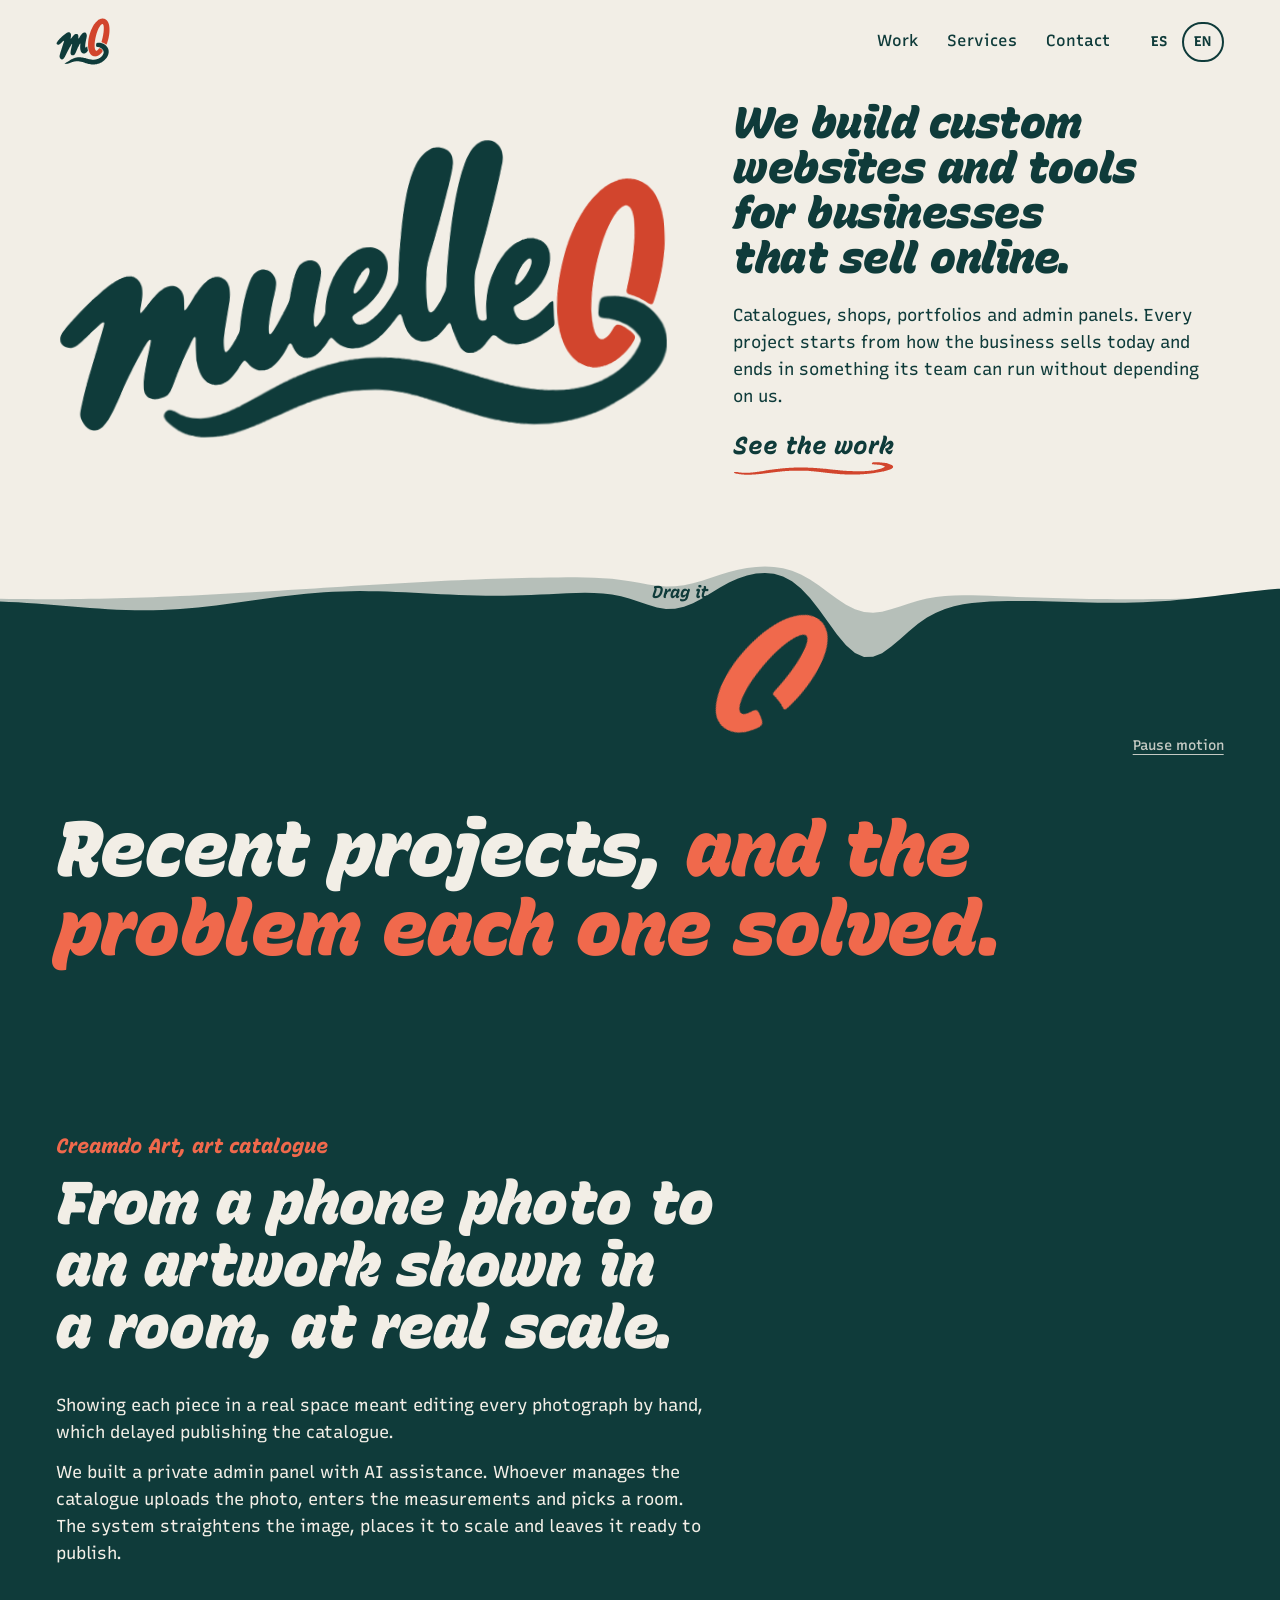
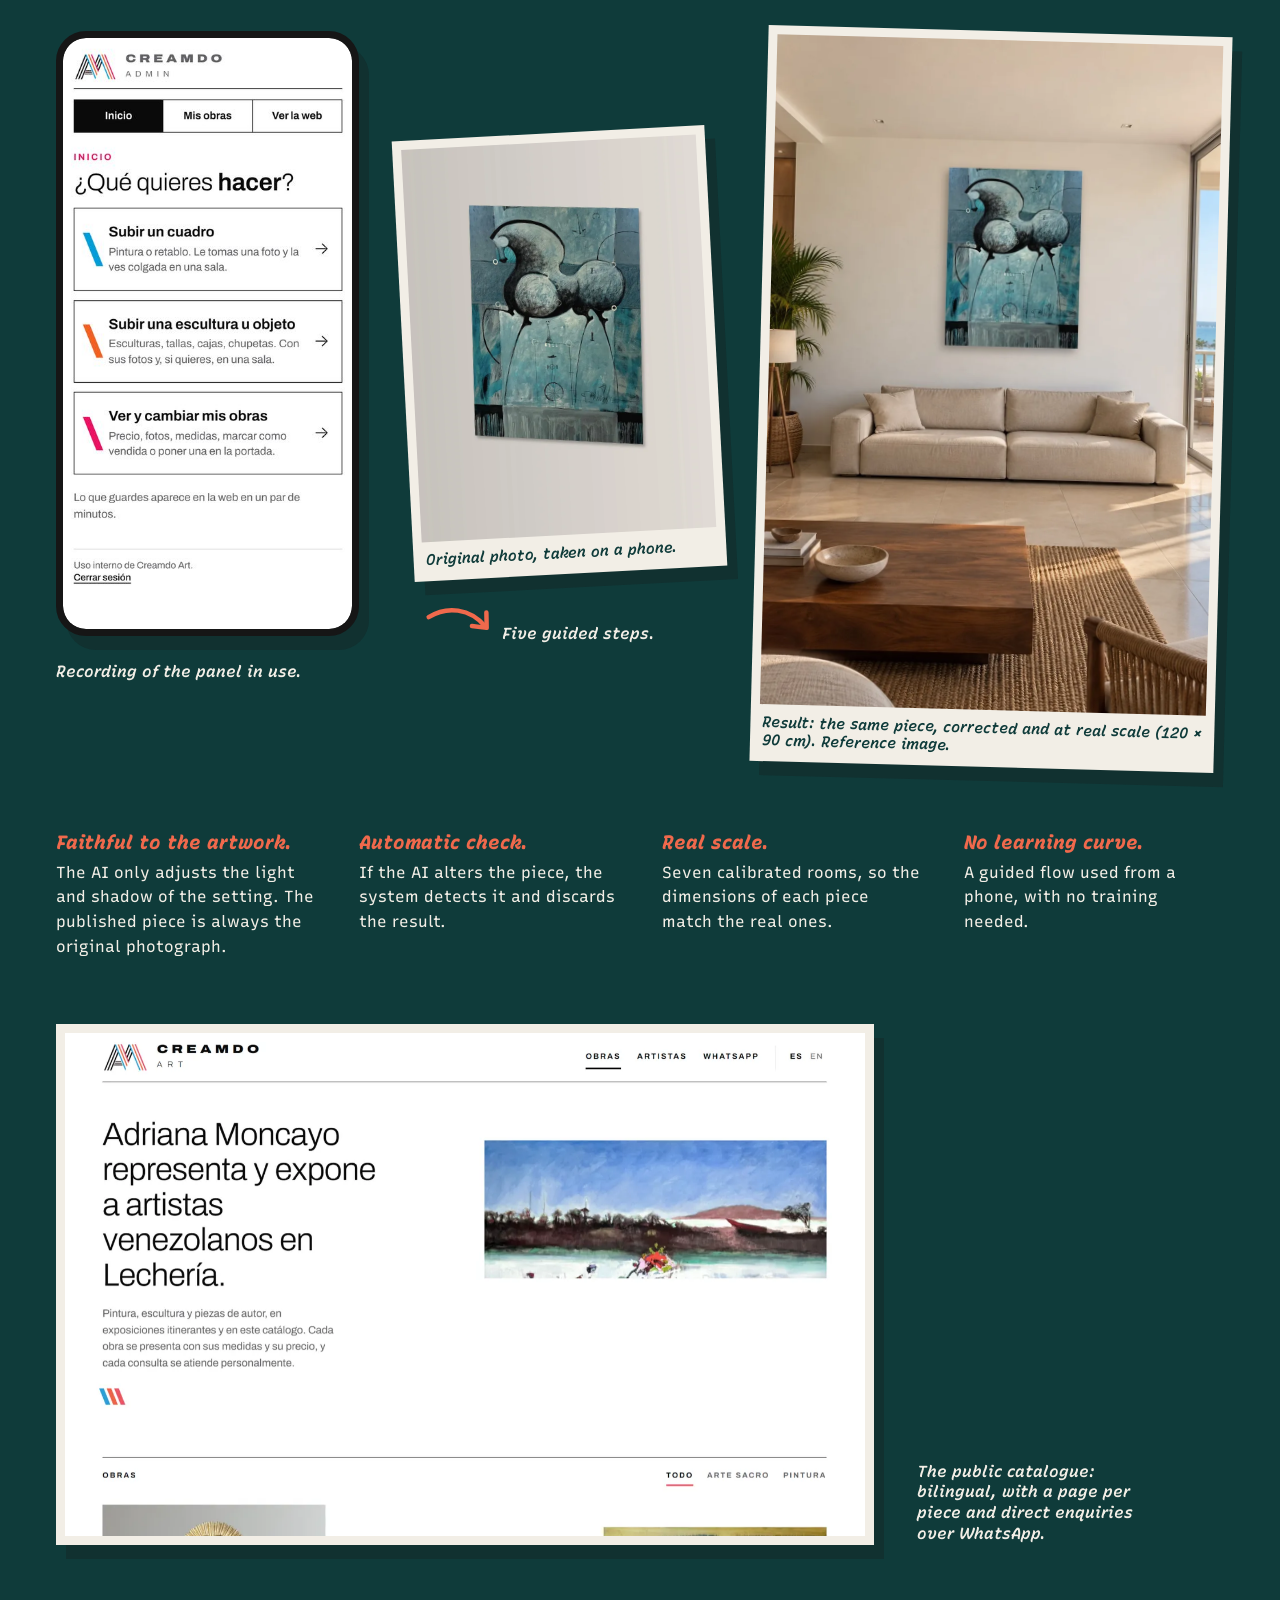
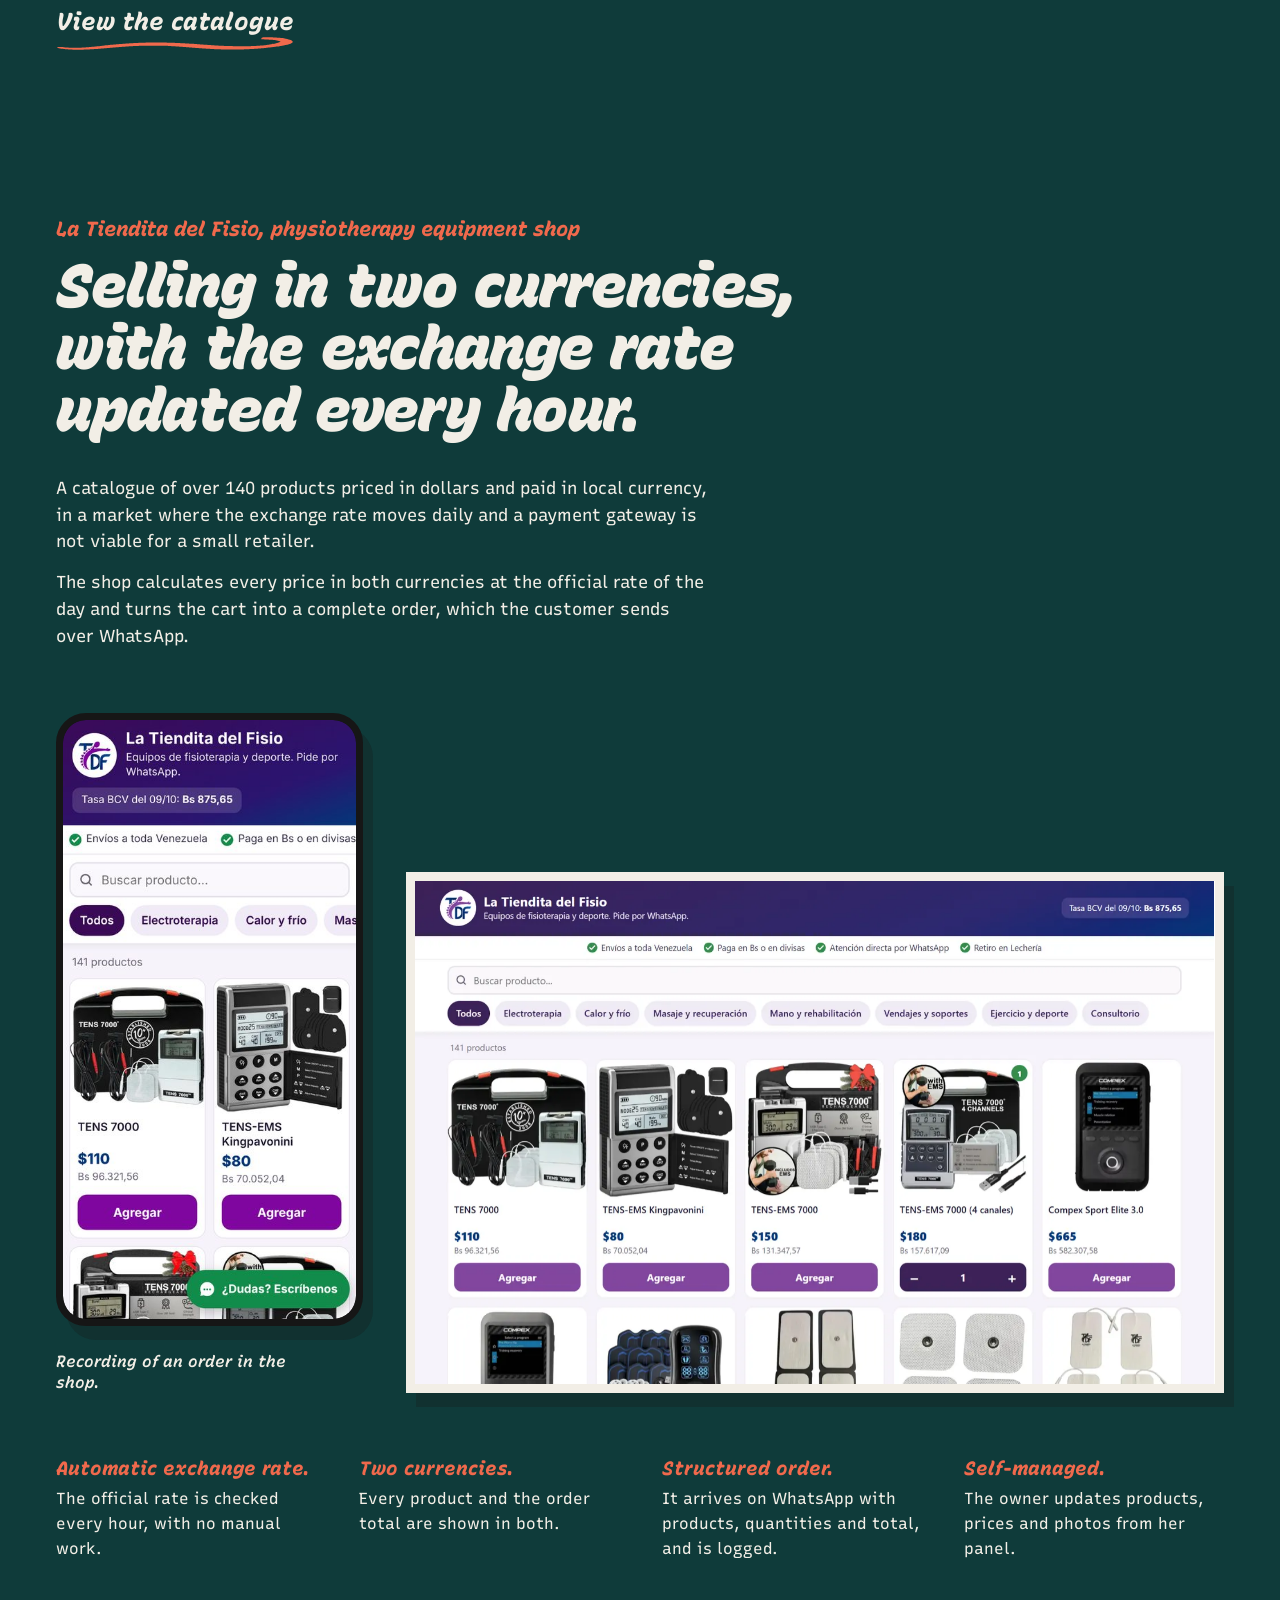
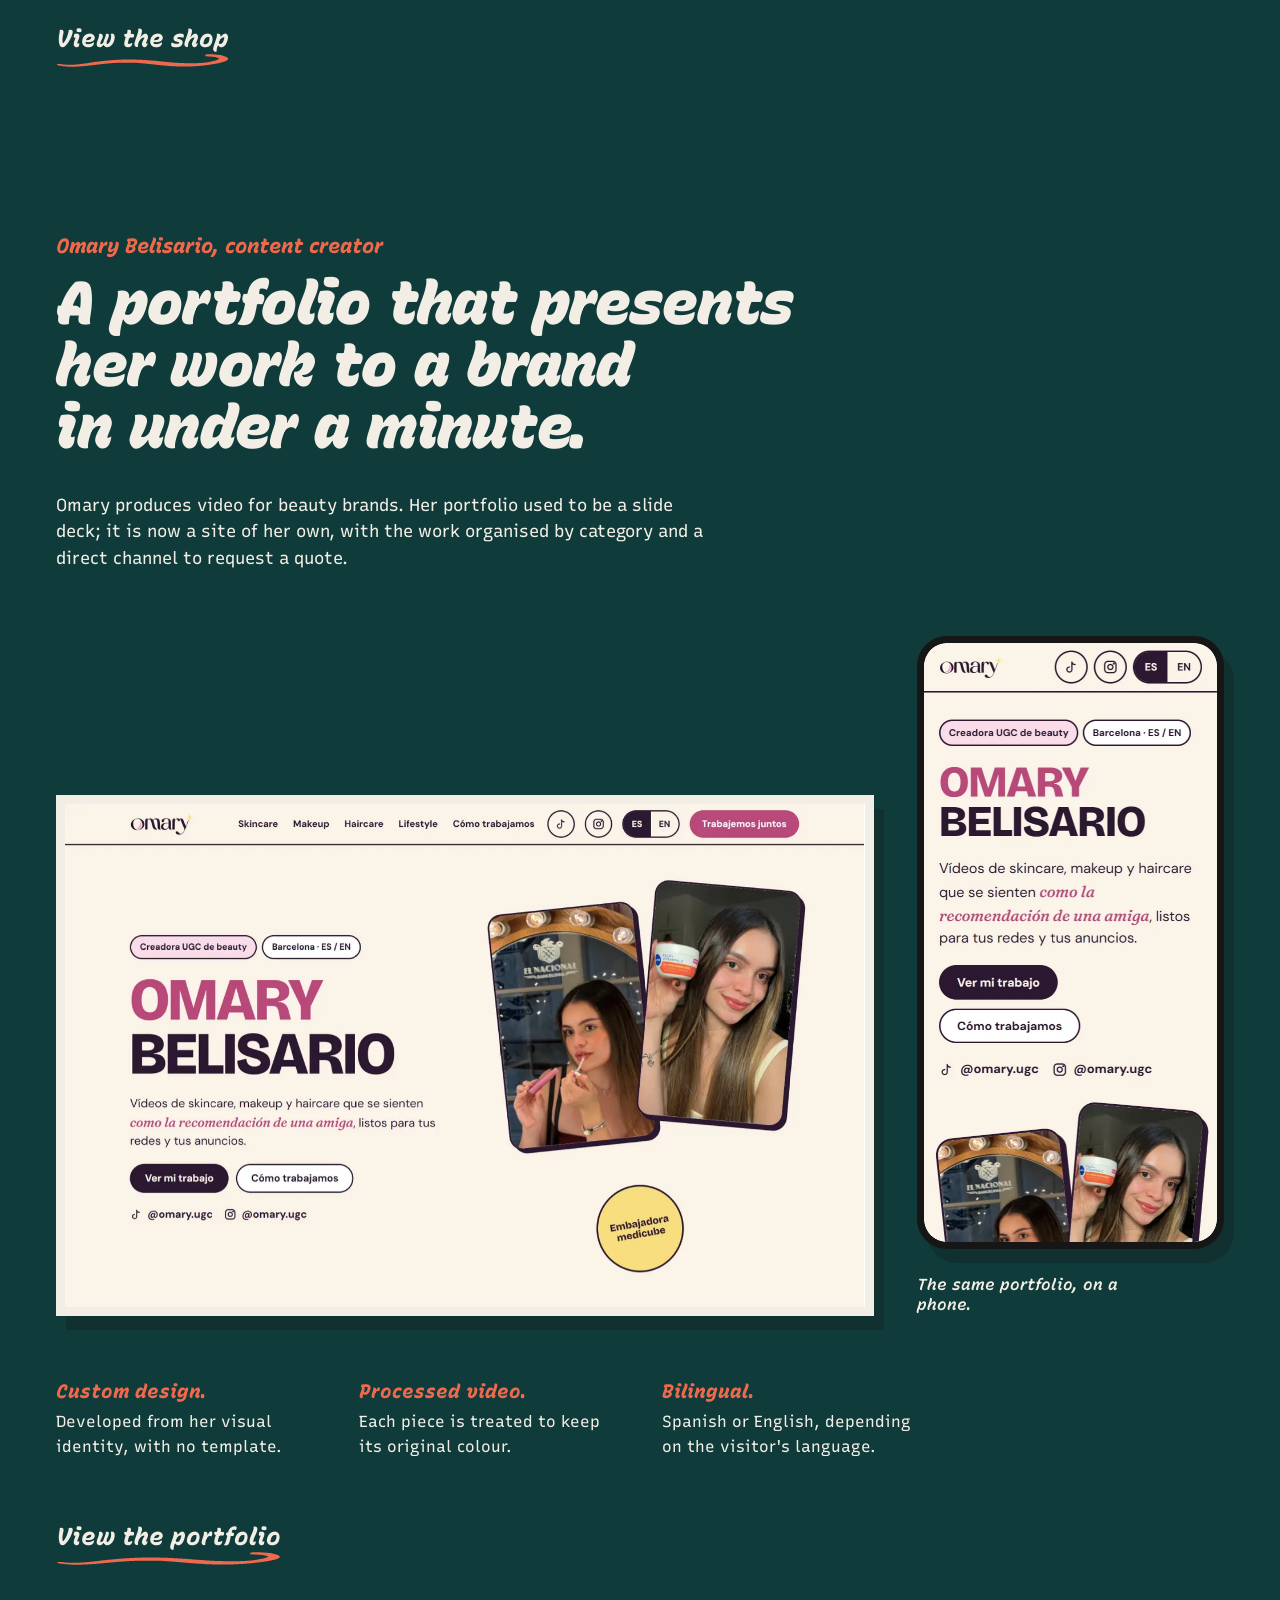
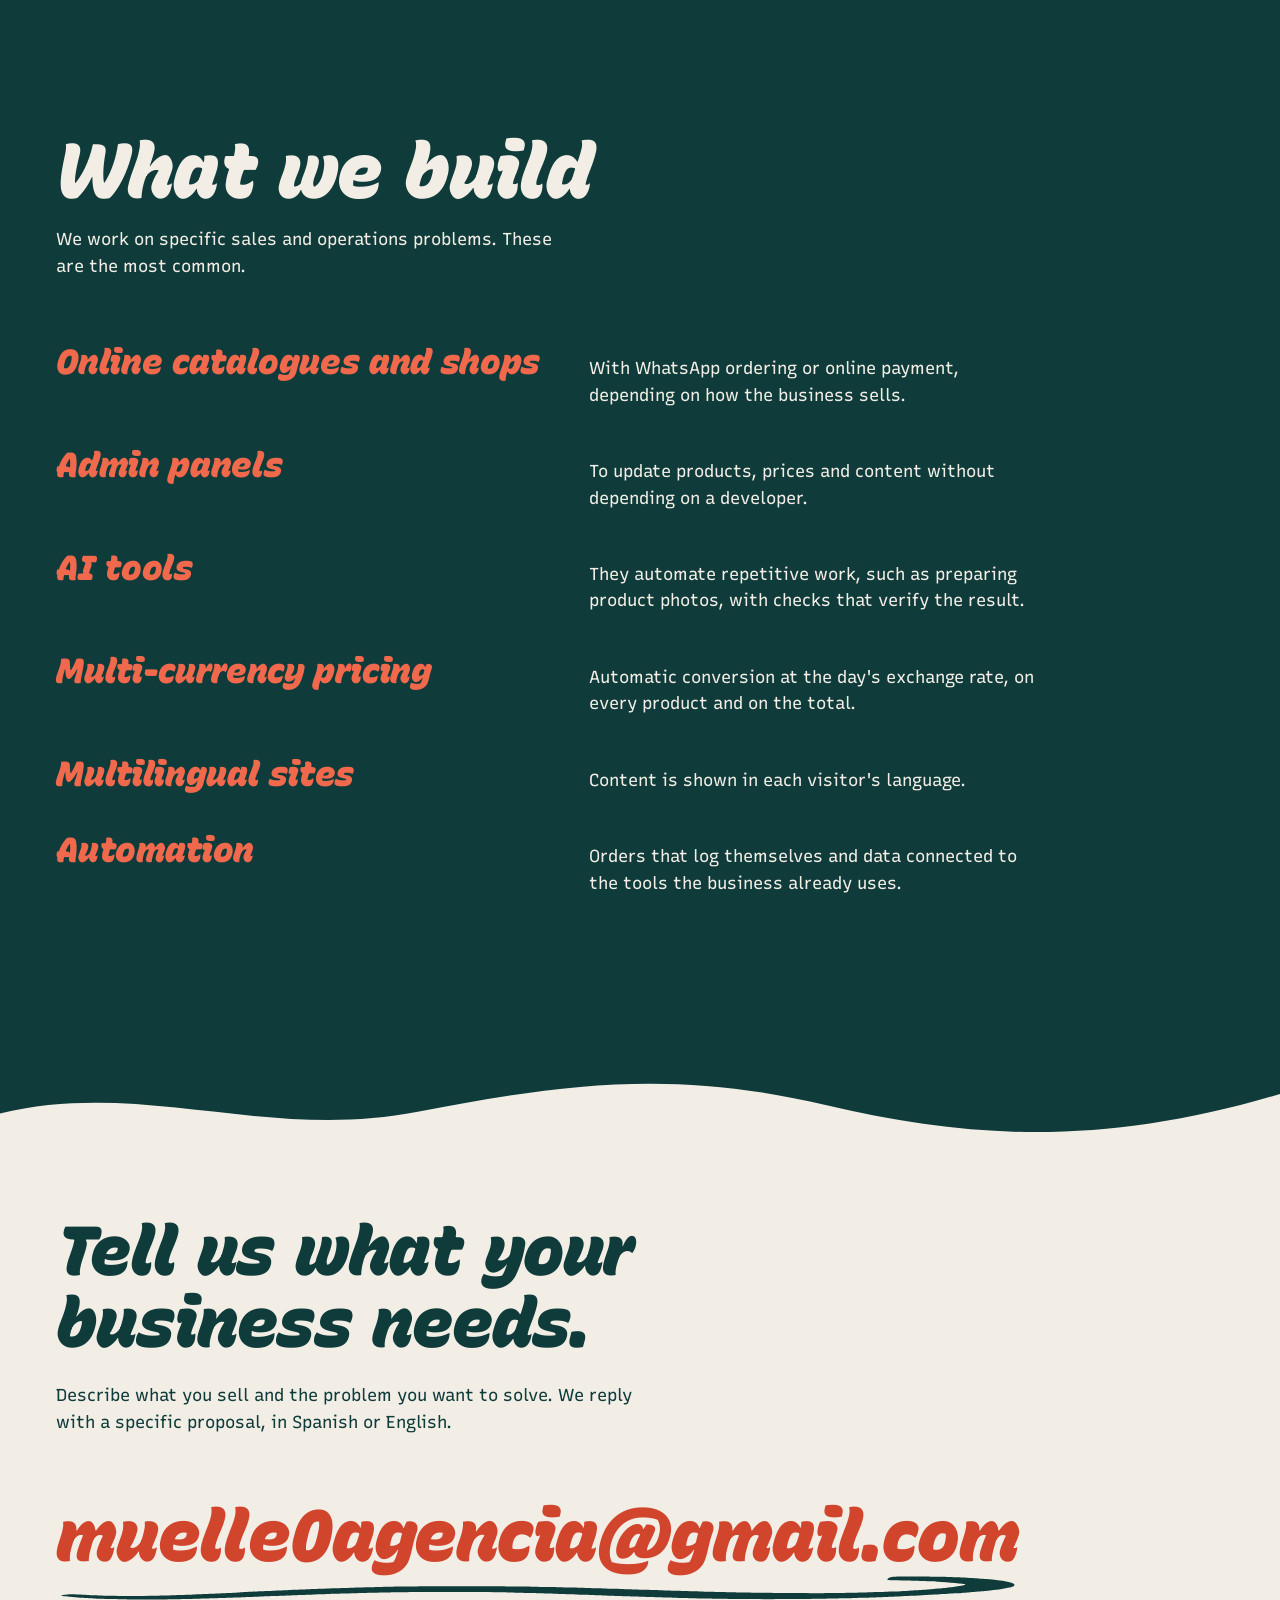
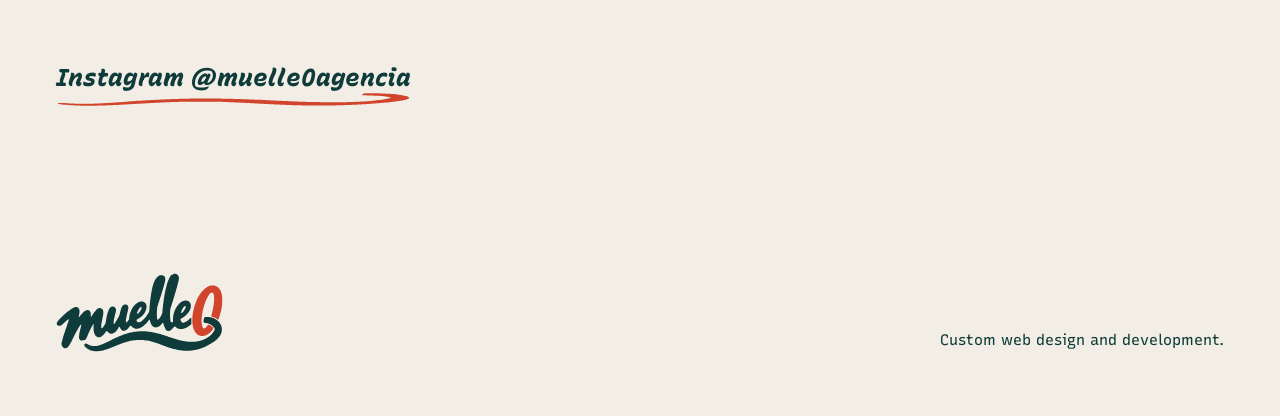
==== index.html @ c0269a6a "Dominio muelle0.com: canonical e imagen para compartir Co-Authored-By: Claude Opus 5.5 <noreply@anth" ====
<!doctype html>
<html lang="es">
<head>
<meta charset="utf-8">
<meta name="viewport" content="width=device-width,initial-scale=1">
<title>muelle0 | Diseño y desarrollo web a medida</title>
<meta name="description" content="Desarrollamos webs y herramientas a medida para negocios que venden en línea: catálogos, tiendas, paneles de gestión y automatizaciones con IA.">
<meta name="theme-color" content="#F2EEE6">
<link rel="icon" href="marca/favicon.svg" type="image/svg+xml">
<link rel="apple-touch-icon" href="marca/icono-180.png">
<meta property="og:title" content="muelle0 | Diseño y desarrollo web a medida">
<meta property="og:description" content="Webs y herramientas a medida para negocios que venden en línea.">
<meta property="og:image" content="https://muelle0.com/marca/compartir.png">
<meta property="og:type" content="website">
<meta property="og:url" content="https://muelle0.com/">
<link rel="canonical" href="https://muelle0.com/">
<link rel="preload" href="fuentes/recursive-brocha.woff2" as="font" type="font/woff2" crossorigin>
<link rel="stylesheet" href="estilo.css?v=4">
</head>
<body>
<header class="cielo" id="inicio">
  <div class="barra">
    <a class="marca" href="#inicio" aria-label="muelle0, inicio"><img src="marca/mono.svg" width="608" height="531" alt=""></a>
    <a class="sec" href="#trabajos" data-i="nav.trabajos">Proyectos</a>
    <a class="sec opcional" href="#tuyo" data-i="nav.tuyo">Servicios</a>
    <a class="sec" href="#contacto" data-i="nav.contacto">Contacto</a>
    <div class="idioma" role="group" aria-label="Idioma / Language">
      <button type="button" value="es" aria-pressed="true">ES</button>
      <button type="button" value="en" aria-pressed="false">EN</button>
    </div>
  </div>
  <div class="portada">
    <p class="logo-grande"><svg viewBox="0 0 1433 684" role="img" aria-labelledby="t-logo"><title id="t-logo">muelle0</title><path class="letras" fill-rule="evenodd" d="M77.7 652.5C77.2 652.4 75.6 652.1 74.0 651.8C66.9 650.7 58.8 644.3 54.7 636.8C54.3 636.1 53.7 635.0 53.4 634.5C50.7 630.1 47.8 623.3 47.3 620.2C46.5 615.1 46.6 612.0 47.8 605.8C48.1 604.5 48.6 602.3 48.9 600.8C49.4 598.2 50.0 595.9 50.8 593.0C51.1 592.2 51.5 590.4 51.8 589.2C52.4 586.7 53.1 584.1 53.8 581.8C54.1 581.1 54.5 579.3 54.8 577.8C55.5 574.9 56.1 572.3 56.8 570.2C57.1 569.4 57.5 567.9 57.8 566.7C58.6 563.6 59.3 561.0 59.9 559.5C60.1 558.8 60.6 557.0 61.0 555.5C61.7 552.7 62.2 551.0 62.7 549.7C63.1 548.8 63.9 545.9 64.3 544.0C64.6 542.9 65.4 540.5 66.0 539.2C66.4 538.2 67.3 534.8 67.3 534.4C67.3 534.1 67.5 533.5 67.8 532.9C68.1 532.3 68.3 531.5 68.4 531.2C68.5 530.8 68.9 529.8 69.2 529.0C69.5 528.2 69.9 526.8 70.2 525.8C70.6 524.2 71.4 521.8 72.0 520.5C72.4 519.4 73.3 516.6 73.5 515.4C73.6 514.8 73.9 514.3 74.0 514.2C74.2 514.0 74.3 513.7 74.3 513.4C74.3 513.1 74.5 512.5 74.8 512.0C75.0 511.5 75.5 510.2 75.8 509.0C76.4 506.9 76.7 506.0 77.8 503.1C78.1 502.4 78.8 500.3 79.4 498.3C80.0 496.4 80.6 494.5 80.8 494.0C81.3 492.9 82.3 489.9 82.3 489.3C82.3 489.1 82.5 488.5 82.8 487.9C83.7 485.7 84.3 484.1 85.5 480.5C86.6 477.0 87.9 473.0 88.7 470.8C88.9 470.3 89.2 469.4 89.3 468.8C89.5 468.3 89.8 467.4 90.0 466.8C90.2 466.3 90.8 464.2 91.5 462.2C92.1 460.2 93.0 457.4 93.5 456.2C93.9 454.9 94.3 453.6 94.3 453.3C94.3 453.1 94.6 452.4 94.8 451.9C95.1 451.4 95.3 450.8 95.3 450.6C95.3 450.4 95.5 449.8 95.8 449.2C96.1 448.6 96.8 446.5 97.5 444.5C99.6 437.9 100.4 435.5 101.2 433.2C101.7 431.9 102.3 429.8 102.7 428.5C103.1 427.2 103.6 425.6 103.9 424.8C104.8 422.4 105.2 421.2 105.8 419.3C106.1 418.3 106.8 415.9 107.4 414.0C108.1 412.1 108.8 409.7 109.0 408.7C109.2 407.7 109.6 406.1 109.9 405.1C110.5 402.8 110.5 402.2 109.6 401.2C108.5 399.8 107.3 400.1 103.2 402.9C100.0 405.0 84.2 418.7 75.5 426.8C74.2 428.1 61.7 439.2 59.8 440.8C58.6 441.9 57.4 442.9 57.3 443.0C57.2 443.1 56.4 443.8 55.5 444.5C54.6 445.2 53.7 446.0 53.5 446.2C52.9 446.8 46.6 451.5 44.8 452.6C39.2 456.1 35.8 457.3 30.8 457.6C21.8 458.1 13.3 454.5 9.6 448.6C6.8 444.2 6.3 442.4 6.3 437.4C6.4 430.2 8.2 426.1 15.3 417.0C17.3 414.4 23.0 407.7 24.1 406.5C24.3 406.3 25.8 404.7 27.3 403.0C33.1 396.6 35.1 394.6 46.8 382.8C58.9 370.8 69.5 360.7 76.2 354.8C77.6 353.6 80.3 351.2 82.2 349.5C84.0 347.9 86.0 346.1 86.5 345.7C87.1 345.2 88.6 343.9 90.0 342.7C92.5 340.5 97.3 336.6 104.5 330.7C112.3 324.4 131.2 310.7 132.2 310.7C132.3 310.7 133.4 310.0 134.6 309.2C137.2 307.6 140.3 305.8 143.2 304.3C144.3 303.8 145.6 303.0 146.2 302.7C146.8 302.3 148.6 301.5 150.2 300.8C151.8 300.1 153.3 299.4 153.5 299.3C153.7 299.2 154.9 298.7 156.2 298.3C157.5 297.9 159.0 297.4 159.6 297.1C160.2 296.9 161.0 296.7 161.4 296.7C161.7 296.7 162.4 296.5 162.7 296.3C165.2 295.0 179.7 295.1 180.5 296.4C180.6 296.5 181.0 296.7 181.3 296.7C183.4 296.7 190.0 301.2 193.0 304.8C195.2 307.3 198.3 312.3 198.3 313.1C198.3 313.4 198.5 313.7 198.6 313.8C198.8 313.9 199.0 314.4 199.1 314.9C199.3 315.4 199.6 316.3 199.8 316.8C202.3 322.3 202.8 335.9 200.9 346.8C200.8 347.9 200.5 349.7 200.3 350.7C200.2 351.7 199.9 353.2 199.7 354.0C199.5 354.8 199.1 356.9 198.8 358.5C198.5 360.2 198.1 362.2 197.9 363.0C194.9 376.0 194.6 381.7 196.8 381.7C198.0 381.7 203.1 376.3 208.1 369.7C210.7 366.4 219.5 355.7 222.0 352.9C222.6 352.1 224.0 350.6 225.0 349.5C226.9 347.4 234.6 339.7 237.9 336.6C240.0 334.6 243.0 332.3 245.2 330.9C245.9 330.4 246.8 329.9 247.0 329.6C247.3 329.3 248.4 328.6 249.5 328.0C250.6 327.4 251.8 326.7 252.2 326.4C252.8 326.0 254.7 325.1 257.0 324.1C257.6 323.8 258.4 323.4 258.8 323.3C259.1 323.1 260.0 322.8 260.8 322.7C261.5 322.5 263.6 322.1 265.3 321.7C278.3 318.9 289.9 325.2 295.3 338.0C298.6 346.0 299.2 351.8 298.5 370.8C298.3 377.1 298.3 377.7 298.8 378.3C299.2 378.7 299.7 379.0 300.0 379.0C300.6 379.0 303.4 376.1 305.3 373.6C306.3 372.3 307.0 371.2 310.9 365.6C311.7 364.4 313.9 361.1 315.8 358.2C317.7 355.2 319.8 352.2 320.3 351.3C320.9 350.5 321.9 349.1 322.4 348.2C323.8 346.0 326.7 341.9 327.0 341.7C327.1 341.6 327.6 340.9 328.1 340.2C328.5 339.4 329.4 338.4 329.8 337.8C330.3 337.3 331.0 336.5 331.3 336.0C332.4 334.3 340.5 324.7 343.5 321.7C346.0 319.0 350.3 315.3 354.6 311.8C355.8 310.8 360.5 307.7 360.8 307.7C360.9 307.7 362.2 307.1 363.8 306.3C365.4 305.6 367.4 304.8 368.2 304.7C369.1 304.5 370.4 304.2 371.2 304.0C373.5 303.4 380.1 303.6 383.1 304.3C389.4 305.8 396.6 310.7 400.0 315.7C402.6 319.6 404.8 325.2 405.4 329.3C406.4 337.0 406.6 344.9 406.0 351.0C405.8 352.7 405.5 355.6 405.3 357.4C405.2 359.1 404.9 361.2 404.7 362.0C404.1 364.6 403.4 368.4 402.8 371.5C402.3 374.7 401.5 378.7 401.0 380.8C400.5 382.7 399.7 386.8 399.3 389.1C399.2 390.1 398.9 391.5 398.7 392.1C398.3 393.6 397.5 397.3 396.8 401.0C396.5 402.7 396.1 405.0 395.8 406.1C395.5 407.1 395.3 408.3 395.3 408.6C395.3 409.0 395.1 410.0 394.9 410.9C394.6 411.8 394.1 414.1 393.8 416.0C393.5 417.9 393.1 420.5 392.8 421.7C391.6 427.5 391.3 429.1 390.9 432.0C390.6 433.7 390.3 435.8 390.2 436.7C390.1 437.5 389.9 438.8 389.7 439.7C388.3 446.5 387.7 455.9 388.0 465.7C388.5 478.3 390.2 481.5 395.0 478.9C397.3 477.6 403.9 469.9 406.5 465.6C406.7 465.3 408.0 463.4 409.4 461.3C410.7 459.2 412.6 456.3 413.5 454.9C414.4 453.4 415.6 451.6 416.2 450.7C416.7 449.8 417.5 448.5 417.9 447.7C418.4 446.8 419.0 445.7 419.3 445.2C419.7 444.6 420.3 443.5 420.7 442.7C421.2 441.8 421.9 440.6 422.4 439.8C423.2 438.5 424.8 434.8 425.8 432.0C426.1 431.2 426.5 428.8 426.8 426.8C427.9 418.6 428.1 417.4 428.3 415.0C428.5 413.6 428.8 411.6 428.9 410.6C429.1 409.7 429.5 407.0 429.8 404.8C430.4 400.9 430.9 397.9 431.8 393.7C432.1 392.5 432.5 390.0 432.8 388.2C433.1 386.3 433.5 384.2 433.7 383.5C433.9 382.8 434.2 381.5 434.3 380.7C434.5 379.8 434.8 378.7 434.9 378.2C435.1 377.6 435.5 375.9 435.8 374.3C436.4 371.6 436.8 369.8 437.8 366.2C438.1 365.2 438.5 363.4 438.8 362.2C439.4 359.5 440.3 356.3 441.8 351.5C442.1 350.6 442.3 349.6 442.3 349.2C442.3 348.8 442.6 348.1 442.8 347.5C443.1 347.0 443.3 346.4 443.3 346.1C443.3 345.8 443.5 345.1 443.8 344.6C444.3 343.3 445.3 339.9 445.3 339.4C445.3 339.1 445.5 338.5 445.8 337.9C446.6 336.0 447.3 334.2 447.9 332.3C448.2 331.3 448.9 329.4 449.4 328.0C450.0 326.6 450.6 325.0 450.8 324.3C451.9 321.4 454.8 314.9 456.0 312.5C456.7 311.0 457.3 309.7 457.3 309.6C457.3 309.4 457.6 308.9 458.0 308.4C458.3 307.9 459.3 306.4 460.1 305.2C466.7 295.0 478.8 289.0 489.8 290.5C499.7 291.8 506.9 297.5 511.7 307.7C513.8 312.0 514.0 312.6 515.0 318.8C515.4 321.0 515.2 325.8 514.7 328.5C514.5 329.4 514.1 331.7 513.8 333.7C513.3 337.0 513.0 338.5 511.8 342.5C511.6 343.4 511.1 345.3 510.8 346.7C510.3 349.3 509.6 351.9 508.8 354.2C508.6 354.9 508.1 356.6 507.8 358.0C507.1 361.0 506.4 363.7 505.8 365.5C505.6 366.2 505.2 368.1 504.8 369.7C504.5 371.2 504.1 373.2 503.8 374.2C503.6 375.1 503.2 376.5 503.0 377.3C502.3 379.9 501.7 383.1 501.3 385.3C501.1 386.4 500.8 387.7 500.7 388.0C500.5 388.3 500.3 389.0 500.3 389.5C500.3 389.9 500.1 391.0 499.9 391.7C499.6 392.5 499.2 394.7 498.9 396.7C498.3 400.2 497.7 403.1 496.8 407.5C496.6 408.8 496.1 411.6 495.8 413.8C495.6 416.0 495.1 419.3 494.8 421.2C494.0 426.6 494.1 438.6 495.0 440.3C496.1 442.5 497.6 442.2 500.8 438.8C503.5 436.1 508.1 429.6 511.5 424.0C512.2 422.8 512.9 421.8 513.0 421.7C513.1 421.6 513.5 421.0 513.8 420.4C514.1 419.8 514.8 418.7 515.3 417.9C515.8 417.1 516.6 415.9 517.0 415.1C517.5 414.3 519.0 411.8 520.4 409.4C524.3 402.8 526.3 399.3 526.3 399.0C526.3 398.9 526.7 398.2 527.3 397.5C527.8 396.8 528.5 395.4 529.0 394.5C529.4 393.6 530.3 391.9 531.0 390.8C531.6 389.7 532.5 388.2 532.8 387.5C533.2 386.8 533.6 385.9 533.9 385.7C534.1 385.4 534.8 384.1 535.5 382.7C536.3 381.4 537.4 379.3 538.0 378.1C538.6 376.8 539.5 375.3 539.9 374.7C542.5 370.5 544.5 365.6 545.3 361.4C545.5 360.6 545.8 359.7 545.9 359.4C546.1 359.1 546.3 358.2 546.5 357.3C546.6 356.5 547.0 354.3 547.3 352.3C547.7 350.4 548.2 348.1 548.3 347.2C548.5 346.4 548.8 345.2 549.0 344.6C549.2 344.0 549.5 342.3 549.8 340.8C550.4 338.1 551.1 335.2 551.9 332.7C552.1 331.8 552.5 330.1 552.8 328.8C553.3 326.6 554.0 324.0 554.7 321.8C555.2 320.4 556.0 317.3 556.3 316.0C556.6 314.9 557.4 312.6 558.0 311.2C558.1 310.8 558.5 309.6 558.8 308.5C559.6 305.8 560.2 304.2 561.8 300.6C562.1 299.9 562.3 299.2 562.3 299.0C562.3 298.3 566.5 290.1 567.9 288.1C574.5 278.4 585.8 272.4 596.8 272.8C599.2 272.8 601.6 273.1 602.2 273.3C602.7 273.5 604.1 274.0 605.3 274.3C609.2 275.6 613.2 278.7 615.7 282.3C617.6 285.1 617.9 285.8 619.7 290.7C620.2 292.3 620.6 294.3 621.0 297.8C621.4 300.7 621.3 301.1 620.3 308.8C620.2 309.9 619.9 311.4 619.7 312.2C619.5 312.9 619.1 314.9 618.8 316.7C618.3 319.7 617.9 321.5 616.8 325.2C616.6 326.1 616.1 328.0 615.8 329.3C615.3 332.0 614.8 334.0 613.9 337.0C613.6 338.0 613.1 340.0 612.8 341.5C612.3 344.1 611.8 346.3 610.8 349.8C610.6 350.8 610.1 352.7 609.8 354.2C609.3 356.9 609.0 357.9 608.1 361.5C607.5 364.2 607.2 365.6 606.5 369.3C606.2 371.1 605.8 372.9 605.7 373.5C605.2 375.3 604.4 379.1 603.8 382.5C603.5 384.3 603.1 386.7 602.9 387.7C602.7 388.7 602.5 390.3 602.3 391.4C602.2 392.4 601.9 394.0 601.7 394.9C599.7 404.0 599.3 422.2 601.0 426.0C602.1 428.3 603.4 428.9 605.3 428.0C606.8 427.2 609.8 424.1 612.8 420.3C613.9 418.9 615.0 417.6 615.3 417.4C615.5 417.1 616.1 416.4 616.5 415.7C617.2 414.7 618.2 413.3 620.0 410.7C626.9 400.6 627.7 398.5 628.3 386.7C628.6 381.3 629.1 377.2 629.8 373.0C630.4 369.9 631.2 365.0 631.5 363.2C631.6 362.4 631.8 361.4 632.0 360.8C632.9 357.7 633.3 355.9 633.8 353.8C634.4 351.5 635.1 349.1 635.8 347.0C636.1 346.4 636.5 344.9 636.8 343.8C637.1 342.7 637.6 341.3 637.8 340.7C638.1 340.0 638.8 338.2 639.3 336.7C641.5 331.0 643.9 325.4 646.4 320.2C647.3 318.3 650.5 312.1 651.0 311.3C651.2 311.1 652.2 309.3 653.3 307.3C654.4 305.4 655.5 303.7 655.6 303.4C655.7 303.2 656.2 302.5 656.7 301.8C657.2 301.1 658.4 299.2 659.5 297.5C661.7 294.0 666.9 287.1 669.6 284.0C670.7 282.8 671.9 281.4 672.3 280.9C673.4 279.5 677.2 275.5 680.3 272.4C684.4 268.3 693.4 261.0 696.5 259.3C697.0 259.0 698.5 258.0 699.8 257.2C701.1 256.4 702.3 255.7 702.4 255.7C702.6 255.7 703.3 255.2 704.1 254.7C704.8 254.1 705.6 253.7 705.7 253.7C705.8 253.7 707.2 253.1 708.8 252.3C711.5 251.1 716.3 249.3 718.5 248.7C719.1 248.5 719.7 248.3 719.9 248.2C720.1 248.1 722.1 247.7 724.4 247.3C729.8 246.5 737.7 246.4 742.7 247.3C746.6 248.0 747.6 248.3 751.8 250.1C752.5 250.4 753.2 250.7 753.3 250.7C753.9 250.7 758.7 253.6 761.2 255.6C768.6 261.3 772.9 268.0 775.6 278.0C776.9 282.8 777.1 284.2 777.3 290.5C777.4 296.8 777.0 301.8 775.8 306.2C775.6 307.1 775.2 309.0 774.8 310.5C774.5 312.0 774.1 313.6 774.0 314.2C773.8 314.7 773.5 315.6 773.3 316.2C772.7 318.4 771.3 322.6 770.9 323.5C770.1 325.1 769.0 327.8 768.7 328.5C767.5 331.6 763.1 339.9 760.8 343.4C760.0 344.6 759.3 345.7 759.3 345.8C759.3 346.0 755.0 352.4 754.7 352.7C754.6 352.8 754.1 353.4 753.6 354.2C753.1 354.9 752.4 355.8 752.1 356.2C751.8 356.5 750.7 357.9 749.7 359.1C744.7 365.6 738.2 372.4 731.2 378.5C729.7 379.8 728.4 381.0 728.2 381.2C727.4 382.0 717.5 389.2 715.4 390.5C715.1 390.7 713.9 391.5 712.7 392.2C711.6 393.0 710.6 393.7 710.5 393.7C710.4 393.7 709.4 394.2 708.3 394.9C707.1 395.6 704.2 397.2 701.8 398.5C690.1 404.6 688.4 408.0 692.8 416.6C695.1 421.2 697.5 423.6 701.8 425.8C705.1 427.4 713.4 427.1 717.0 425.3C717.3 425.2 718.0 425.0 718.7 424.8C720.1 424.5 727.7 420.8 730.5 419.0C741.3 412.2 755.2 399.6 764.7 388.0C767.5 384.6 771.8 379.1 772.3 378.3C772.6 377.9 773.7 376.4 774.7 375.0C777.3 371.2 781.1 365.6 785.0 359.4C786.2 357.5 787.7 355.1 788.3 354.2C788.9 353.3 789.7 351.9 790.1 351.2C790.5 350.4 790.9 349.8 791.0 349.7C791.1 349.6 791.8 348.5 792.5 347.3C793.2 346.1 794.3 344.5 794.8 343.6C800.1 335.9 801.4 329.2 802.3 303.7C802.5 298.4 802.8 293.9 802.9 293.6C802.9 293.3 803.2 290.9 803.3 288.1C803.5 285.4 803.8 281.9 804.0 280.3C804.3 277.7 804.7 273.7 805.3 265.3C805.5 263.3 805.8 260.6 806.0 259.3C807.0 251.6 807.4 249.0 807.8 244.3C808.1 241.5 808.5 238.1 808.7 236.8C808.9 235.6 809.2 233.3 809.3 231.8C809.5 230.3 809.8 228.3 810.0 227.3C810.1 226.3 810.5 223.2 810.8 220.3C811.1 217.5 811.5 214.2 811.7 213.0C811.9 211.8 812.2 209.7 812.3 208.2C812.5 206.8 812.8 204.9 813.0 203.9C813.1 202.9 813.5 200.2 813.8 197.8C814.3 193.6 815.0 189.0 815.7 185.3C816.1 183.2 816.9 178.2 817.3 174.4C817.5 172.9 817.8 171.3 818.0 170.8C818.2 170.3 818.3 169.6 818.3 169.1C818.3 168.6 818.5 167.3 818.8 166.2C819.1 165.1 819.5 162.6 819.8 160.7C820.1 158.7 820.6 156.2 820.8 155.0C821.1 153.8 821.3 152.5 821.3 152.1C821.3 151.8 821.5 150.8 821.8 150.0C822.0 149.2 822.5 147.0 822.8 145.2C823.4 141.9 823.9 139.5 824.7 136.3C824.9 135.5 825.5 132.8 826.0 130.3C827.1 125.5 827.1 125.3 828.5 120.0C829.4 116.1 830.2 113.4 830.7 111.8C830.9 111.3 831.4 109.3 831.9 107.5C832.3 105.7 832.8 103.9 833.0 103.5C833.7 101.8 834.7 98.5 835.4 95.8C835.6 95.1 835.8 94.4 836.0 94.2C836.2 94.0 836.3 93.6 836.3 93.2C836.3 92.9 836.5 92.2 836.8 91.7C837.0 91.2 837.5 90.0 837.8 89.0C838.3 87.3 839.6 84.0 840.9 81.1C841.1 80.5 841.3 79.8 841.3 79.7C841.3 79.5 841.8 78.4 842.3 77.3C842.8 76.1 843.6 74.4 844.0 73.4C844.4 72.4 845.3 70.4 846.0 68.9C846.7 67.4 847.3 66.1 847.3 65.9C847.3 65.8 847.8 65.0 848.3 64.1C848.8 63.2 849.5 61.8 849.8 61.0C850.4 59.7 852.5 55.9 853.6 54.0C856.1 50.1 857.8 47.6 859.9 44.8C860.1 44.6 860.7 43.8 861.3 43.0C865.5 37.5 872.5 30.8 877.5 27.5C880.1 25.7 885.3 22.7 885.6 22.7C886.0 22.7 890.9 20.8 891.7 20.3C893.9 19.2 904.1 18.6 909.0 19.3C912.3 19.8 914.1 20.4 918.8 22.3C931.8 27.6 938.1 37.5 938.1 52.8C938.2 55.2 938.0 58.3 937.8 59.7C937.5 61.0 937.1 64.0 936.8 66.2C936.5 68.4 936.1 70.9 935.8 71.7C935.5 72.6 935.3 73.6 935.3 74.0C935.3 74.3 935.1 75.2 934.9 75.9C934.6 76.6 934.2 78.4 933.8 80.0C933.5 81.6 933.1 83.4 932.9 84.2C931.9 87.4 931.3 89.3 930.8 91.8C930.3 94.5 929.7 96.9 928.8 99.5C928.6 100.2 928.1 102.2 927.7 103.8C927.3 105.5 926.6 107.9 926.2 109.2C925.8 110.5 925.2 112.5 924.9 113.7C924.0 117.1 923.3 119.4 922.8 120.7C922.6 121.3 922.1 122.8 921.8 124.0C921.2 126.2 920.7 128.2 920.0 130.3C919.5 132.0 918.6 135.0 918.3 136.3C918.1 137.4 917.9 138.0 916.8 141.0C916.6 141.6 916.2 143.1 915.8 144.3C915.5 145.5 914.9 147.9 914.3 149.7C913.8 151.4 913.1 153.7 912.8 154.8C911.8 158.5 911.3 160.5 910.8 161.7C910.3 163.1 909.5 166.1 909.2 167.6C909.0 168.2 908.8 168.7 908.6 168.8C908.5 169.0 908.3 169.3 908.3 169.7C908.3 170.0 908.1 170.8 907.9 171.4C907.6 172.0 907.1 173.5 906.8 174.7C906.2 177.2 905.1 180.6 904.7 181.5C904.5 181.9 904.1 183.5 903.7 185.2C902.9 188.2 902.2 190.6 901.7 191.8C901.3 192.8 900.3 196.2 900.3 196.6C900.3 196.9 900.1 197.5 899.9 198.1C899.2 199.7 898.7 201.2 897.9 203.8C897.6 205.1 896.9 207.2 896.4 208.5C896.0 209.8 895.4 211.6 895.2 212.5C894.6 214.6 893.1 219.3 892.7 220.2C892.4 221.0 891.5 224.1 891.2 225.6C891.0 226.2 890.8 226.7 890.6 226.8C890.5 227.0 890.3 227.4 890.3 227.8C890.3 228.2 890.1 228.8 889.8 229.2C889.6 229.5 889.3 230.1 889.3 230.3C889.3 231.1 887.0 238.5 886.6 238.8C886.5 239.0 886.3 239.4 886.3 239.7C886.3 240.1 884.8 245.0 883.7 248.2C883.5 248.7 882.8 250.8 882.2 252.7C881.5 254.7 880.9 256.6 880.7 256.9C880.3 257.7 879.3 260.8 879.3 261.3C879.3 261.6 879.1 262.2 878.9 262.8C878.3 264.1 877.1 267.6 876.5 269.8C876.1 271.4 875.7 272.5 874.8 275.0C874.6 275.6 874.2 277.1 873.8 278.3C873.5 279.5 873.1 280.9 873.0 281.5C871.9 284.5 870.3 290.7 870.3 291.6C870.3 292.0 870.1 293.0 869.9 293.9C868.5 298.6 867.3 307.9 867.3 313.9C867.3 315.3 867.1 318.3 866.8 320.5C865.4 332.0 864.8 362.2 865.7 372.2C865.9 374.2 866.2 378.0 866.3 380.7C867.2 394.4 868.6 400.3 871.4 402.8C873.1 404.2 876.2 404.1 878.3 402.5C880.8 400.8 881.2 400.4 883.6 397.7C887.7 393.0 890.1 389.7 895.3 381.3C896.1 380.1 896.8 378.9 897.0 378.7C897.6 377.7 900.6 372.5 901.6 370.5C902.2 369.4 903.0 368.0 903.4 367.3C905.0 364.6 909.4 355.7 910.2 353.5C912.2 347.9 913.3 342.2 913.3 336.5C913.4 334.7 913.5 331.5 913.7 329.5C913.9 327.5 914.1 323.5 914.3 320.7C914.5 317.8 914.8 314.3 915.0 312.8C915.2 311.4 915.5 307.2 915.8 303.5C916.1 299.8 916.5 295.6 916.7 294.2C916.9 292.7 917.2 290.3 917.3 288.8C917.5 287.4 917.8 285.3 918.0 284.2C918.2 283.1 918.5 279.8 918.8 276.8C919.1 273.9 919.6 270.1 919.9 268.3C920.1 266.6 920.3 264.8 920.3 264.3C920.3 263.9 920.5 262.2 920.8 260.7C921.4 257.1 922.3 249.8 922.3 248.3C922.3 247.7 922.6 245.8 922.8 244.2C924.0 237.3 924.3 235.3 924.8 231.0C925.1 228.5 925.6 225.4 925.9 224.0C926.1 222.6 926.3 221.1 926.3 220.7C926.3 220.3 926.5 218.9 926.8 217.7C927.1 216.5 927.5 213.7 927.8 211.5C928.1 209.3 928.5 206.6 928.7 205.5C928.9 204.4 929.1 203.1 929.2 202.5C929.3 202.0 929.6 200.4 929.8 199.0C930.1 197.6 930.5 195.0 930.8 193.2C931.7 187.5 932.4 183.9 932.7 182.5C933.1 180.9 933.9 176.4 934.3 173.3C934.5 172.1 934.8 170.7 935.0 170.2C935.2 169.7 935.3 168.9 935.3 168.4C935.3 167.9 935.5 166.8 935.8 166.0C936.1 165.2 936.5 162.9 936.8 161.0C937.4 157.5 938.1 154.2 938.8 151.2C939.1 150.2 939.5 148.2 939.8 146.7C940.5 143.2 940.9 141.4 941.5 138.8C942.3 135.9 943.0 132.7 943.3 130.7C943.5 129.8 943.8 128.5 944.0 127.9C944.7 125.3 945.3 123.0 945.9 120.7C946.5 117.8 947.2 115.0 947.8 113.2C948.1 112.4 948.5 110.6 948.8 109.2C949.2 107.7 949.8 105.2 950.3 103.7C950.8 102.1 951.5 99.9 951.8 98.7C952.6 95.5 953.4 93.0 953.8 91.8C954.4 90.5 955.3 87.2 955.3 86.7C955.3 86.5 955.5 85.8 955.8 85.2C956.3 83.9 956.8 82.5 957.7 79.7C958.5 77.2 959.2 75.3 959.8 73.8C960.1 73.3 960.6 71.9 961.0 70.7C961.8 68.1 962.4 66.4 962.9 65.5C963.1 65.1 963.6 63.9 964.0 62.7C964.4 61.5 965.1 59.8 965.5 58.8C965.9 57.9 966.6 56.3 967.0 55.3C967.8 53.4 970.1 48.3 970.7 47.2C970.9 46.8 971.9 45.0 972.9 43.0C976.1 36.8 980.3 30.1 982.9 26.8C986.9 21.9 989.2 19.6 993.7 15.8C997.1 13.0 1005.7 8.3 1009.0 7.6C1009.6 7.5 1010.9 7.2 1011.8 7.0C1014.8 6.2 1024.7 6.4 1027.8 7.3C1031.1 8.2 1032.7 8.7 1033.3 9.1C1033.5 9.3 1034.3 9.8 1035.1 10.1C1038.1 11.6 1041.5 14.3 1044.2 17.2C1048.2 21.4 1049.4 23.6 1052.8 31.8C1053.0 32.4 1053.5 34.3 1053.8 36.0C1055.4 46.0 1055.4 48.8 1053.8 58.5C1053.3 61.3 1053.1 62.4 1051.8 66.8C1050.9 70.4 1050.3 72.7 1050.3 73.3C1050.3 73.6 1050.1 74.7 1049.8 75.7C1048.6 79.8 1048.3 81.0 1047.8 83.5C1047.2 86.4 1046.5 89.0 1045.8 91.2C1045.6 91.9 1045.2 93.8 1044.8 95.3C1044.2 98.3 1043.6 100.9 1042.8 103.2C1042.6 103.9 1042.2 105.5 1041.9 106.8C1041.3 109.3 1040.6 111.9 1039.8 114.2C1039.6 114.9 1039.2 116.5 1038.9 117.8C1038.3 120.3 1037.5 123.0 1036.8 125.2C1036.6 125.9 1036.1 127.6 1035.8 129.0C1035.5 130.4 1035.1 132.1 1034.8 132.8C1034.6 133.6 1034.3 134.7 1034.2 135.2C1034.0 135.8 1033.8 136.4 1033.6 136.5C1033.5 136.6 1033.3 137.0 1033.3 137.4C1033.3 137.8 1033.1 138.9 1032.8 140.0C1032.5 141.0 1032.1 142.7 1031.8 143.7C1031.5 144.7 1031.1 146.1 1030.8 146.8C1030.6 147.6 1030.2 149.1 1029.9 150.3C1029.6 151.5 1029.1 153.2 1028.8 154.0C1028.6 154.9 1028.3 155.7 1028.3 155.9C1028.3 156.1 1028.2 156.7 1027.9 157.2C1027.7 157.7 1027.1 159.7 1026.6 161.7C1025.5 165.9 1025.2 166.9 1024.7 168.2C1024.5 168.7 1024.1 170.1 1023.8 171.2C1023.0 174.4 1022.3 176.7 1021.8 178.0C1021.6 178.6 1021.1 180.1 1020.8 181.3C1020.5 182.5 1019.8 184.8 1019.3 186.3C1018.8 187.9 1018.2 190.2 1017.9 191.5C1017.3 193.9 1016.6 196.5 1015.8 198.8C1015.6 199.6 1015.2 201.1 1014.9 202.3C1014.5 203.5 1014.1 205.0 1014.0 205.5C1013.8 206.1 1013.5 207.1 1013.3 207.8C1013.1 208.5 1012.9 209.3 1012.7 209.6C1012.5 209.9 1012.1 211.1 1011.8 212.3C1011.0 215.6 1010.3 218.1 1009.9 219.0C1009.6 219.8 1009.3 221.0 1008.3 224.8C1008.1 225.6 1007.8 226.3 1007.6 226.5C1007.5 226.7 1007.3 227.1 1007.3 227.4C1007.3 227.8 1007.1 228.5 1006.9 228.9C1006.4 229.9 1005.3 233.3 1005.3 234.0C1005.3 234.2 1005.1 234.9 1004.9 235.4C1004.0 237.5 1003.1 240.6 1002.3 243.8C1002.1 244.5 1001.9 245.3 1001.7 245.6C1001.3 246.3 1000.8 247.9 1000.0 250.7C998.5 255.6 997.9 257.5 997.7 257.8C997.5 258.1 996.6 261.6 995.3 266.4C995.1 267.1 994.9 267.9 994.7 268.3C994.5 268.6 994.1 269.8 993.8 271.0C993.5 272.2 992.8 274.9 992.1 277.0C991.5 279.1 990.8 281.3 990.6 281.8C990.4 282.8 989.9 284.1 988.1 289.5C987.7 290.8 987.3 292.0 987.3 292.3C987.3 292.5 987.1 293.2 986.9 293.8C986.6 294.4 986.3 295.1 986.2 295.5C986.1 295.9 985.7 297.1 985.3 298.2C985.0 299.3 984.5 300.8 984.3 301.7C984.1 302.5 983.9 303.4 983.8 303.7C982.8 305.8 980.9 314.2 980.5 317.7C980.4 318.3 980.1 320.8 979.8 323.2C978.7 332.8 978.0 361.9 978.7 370.2C978.9 372.6 979.2 377.4 979.3 381.0C979.9 392.8 981.8 410.2 982.9 413.6C983.1 414.5 983.3 415.4 983.3 415.8C983.3 417.3 985.0 421.7 986.1 423.4C988.4 426.8 994.8 428.6 999.7 427.1C1002.0 426.5 1002.5 425.9 1003.6 423.7C1004.4 421.9 1004.4 421.8 1004.2 415.7C1003.6 401.1 1003.8 391.0 1004.8 383.2C1005.1 381.2 1005.5 377.8 1005.8 375.6C1006.1 373.5 1006.3 371.4 1006.3 370.9C1006.3 370.3 1006.6 368.9 1006.8 367.5C1008.0 362.0 1008.3 360.7 1008.8 357.7C1009.2 355.9 1009.6 353.9 1009.9 353.2C1010.1 352.4 1010.3 351.6 1010.3 351.3C1010.3 350.9 1010.5 350.2 1010.8 349.6C1011.1 349.0 1011.5 347.5 1011.8 346.3C1012.5 343.8 1013.6 340.5 1014.0 339.5C1014.1 339.1 1014.6 337.7 1015.0 336.3C1015.4 335.0 1015.9 333.6 1016.0 333.3C1016.2 333.1 1016.8 331.6 1017.3 330.0C1018.5 326.9 1018.9 326.0 1020.0 323.6C1020.3 322.8 1020.7 322.0 1020.7 321.9C1020.7 321.0 1030.7 301.0 1031.7 299.7C1032.0 299.4 1032.5 298.5 1033.0 297.7C1033.4 296.8 1034.2 295.6 1034.7 294.8C1035.2 294.1 1036.5 292.2 1037.5 290.5C1040.2 286.4 1045.8 279.0 1049.7 274.3C1057.7 264.8 1070.0 254.0 1077.3 250.0C1077.9 249.6 1078.9 249.0 1079.5 248.7C1080.9 247.8 1088.9 243.9 1090.7 243.2C1091.5 242.9 1092.4 242.5 1092.7 242.3C1093.2 242.1 1096.0 241.3 1101.3 240.0C1102.2 239.8 1103.4 239.4 1104.2 239.2C1105.0 239.0 1108.1 238.8 1112.2 238.8C1118.7 238.8 1120.3 239.0 1124.6 240.2C1129.2 241.4 1130.4 241.8 1133.2 243.2C1134.9 244.0 1136.4 244.7 1136.5 244.7C1137.7 244.7 1145.1 250.8 1147.7 254.0C1149.5 256.1 1151.6 259.3 1152.3 260.9C1152.5 261.4 1153.0 262.5 1153.5 263.4C1154.7 266.2 1155.2 267.7 1155.8 270.5C1156.1 272.0 1156.6 273.7 1156.7 274.3C1157.4 276.5 1157.5 289.9 1156.9 293.2C1156.6 294.8 1156.1 297.5 1155.8 299.2C1155.2 302.4 1154.5 305.2 1153.8 307.0C1153.6 307.6 1153.0 309.3 1152.6 310.7C1152.2 312.0 1151.8 313.4 1151.7 313.7C1151.1 314.8 1150.4 316.6 1149.8 318.0C1149.5 318.8 1148.6 320.9 1147.8 322.6C1147.0 324.2 1146.3 325.7 1146.3 325.8C1146.3 325.9 1145.9 326.6 1145.4 327.4C1144.9 328.2 1144.1 329.7 1143.5 330.8C1142.9 331.9 1142.0 333.5 1141.4 334.4C1140.8 335.2 1140.3 336.0 1140.3 336.1C1140.3 336.3 1139.1 338.3 1138.7 338.7C1138.4 338.9 1137.7 340.1 1137.4 340.7C1137.0 341.6 1131.2 349.1 1128.0 353.0C1123.6 358.2 1116.2 365.6 1109.8 371.1C1105.5 374.8 1093.2 383.5 1089.8 385.2C1089.1 385.5 1088.1 386.1 1087.7 386.4C1086.8 387.0 1084.4 388.3 1079.3 390.9C1073.7 393.9 1072.7 394.5 1071.0 395.9C1068.5 398.1 1068.2 398.8 1068.4 402.5C1068.6 405.7 1069.2 408.4 1070.3 411.3C1070.7 412.3 1071.2 413.6 1071.3 414.2C1072.5 418.7 1077.4 425.2 1081.2 427.2C1081.9 427.5 1082.7 428.0 1083.0 428.2C1084.7 429.5 1086.8 429.8 1092.5 429.8C1098.2 429.8 1098.2 429.8 1102.0 428.6C1105.5 427.4 1112.3 424.3 1114.8 422.6C1115.4 422.3 1116.1 421.9 1116.3 421.8C1117.4 421.3 1125.4 415.9 1127.1 414.5C1128.1 413.8 1129.3 412.8 1129.9 412.4C1133.2 410.1 1141.8 402.2 1149.1 394.9C1154.6 389.3 1156.8 387.7 1158.9 387.7C1161.7 387.7 1161.5 386.2 1161.5 408.3C1161.5 420.8 1161.7 429.0 1161.9 431.0C1162.5 435.7 1162.4 440.9 1161.7 442.5C1160.7 445.0 1156.7 448.8 1151.1 452.6C1150.2 453.2 1148.5 454.4 1147.3 455.2C1146.1 456.0 1143.5 457.8 1141.5 459.1C1139.5 460.4 1136.8 462.2 1135.6 463.1C1134.3 464.0 1133.2 464.7 1133.2 464.7C1133.1 464.7 1131.9 465.5 1130.4 466.4C1129.0 467.4 1126.8 468.8 1125.5 469.5C1124.2 470.2 1122.3 471.3 1121.2 471.9C1118.1 473.6 1109.5 477.7 1109.0 477.7C1108.8 477.7 1108.1 477.9 1107.4 478.2C1106.7 478.5 1105.6 479.0 1105.0 479.3C1104.4 479.5 1103.6 479.9 1103.3 480.0C1102.9 480.2 1102.1 480.5 1101.4 480.6C1100.7 480.8 1099.4 481.2 1098.5 481.5C1091.9 483.5 1091.5 483.6 1086.0 484.3C1084.4 484.5 1082.6 484.9 1082.0 485.1C1081.4 485.2 1077.7 485.5 1073.9 485.6C1066.9 485.8 1065.4 485.6 1058.8 484.3C1057.9 484.1 1056.6 483.8 1055.8 483.7C1055.1 483.5 1053.7 483.1 1052.7 482.7C1051.7 482.3 1050.5 481.8 1050.0 481.7C1045.6 480.3 1036.2 474.5 1032.2 470.8C1031.6 470.2 1030.0 468.8 1028.5 467.5C1027.0 466.3 1025.4 464.9 1024.9 464.5C1022.3 462.2 1018.3 461.7 1015.8 463.4C1014.3 464.4 1009.6 469.4 1004.5 475.5C1002.7 477.7 1001.1 479.6 1000.9 479.7C1000.8 479.8 1000.3 480.4 999.9 480.9C998.8 482.4 993.9 487.8 992.2 489.3C991.5 490.0 990.6 490.8 990.1 491.3C986.7 494.4 977.0 499.7 973.0 500.6C972.5 500.7 972.0 500.9 971.7 501.1C971.0 501.7 963.0 502.1 959.6 501.8C950.3 500.8 941.4 492.6 937.0 481.2C936.4 479.6 935.7 478.1 935.0 476.6C934.8 476.3 934.4 475.1 934.0 473.9C933.6 472.8 933.1 471.7 933.0 471.5C932.7 471.2 932.3 470.0 931.0 466.3C930.6 465.1 930.1 463.7 929.8 463.2C929.6 462.6 929.2 461.8 929.0 461.3C928.8 460.9 928.3 459.4 927.9 458.0C927.1 455.7 926.7 454.5 926.0 452.8C925.8 452.5 925.3 451.0 924.9 449.5C924.0 446.7 923.5 445.2 922.8 443.5C922.6 442.9 922.2 441.3 921.8 439.8C921.5 438.4 921.0 436.7 920.8 436.1C920.5 435.5 920.3 434.9 920.3 434.7C920.3 434.5 919.9 433.6 919.4 432.7C917.8 429.4 916.3 429.6 912.7 433.3C911.3 434.7 909.3 437.1 908.2 438.5C906.0 441.4 905.9 441.5 902.1 445.8C898.6 449.8 894.3 454.1 892.0 456.0C891.0 456.8 889.7 458.0 889.0 458.5C888.4 459.1 887.1 460.1 886.2 460.7C885.3 461.3 884.4 462.0 884.2 462.1C883.3 462.8 879.0 465.4 877.8 466.0C873.9 467.8 872.0 468.6 870.0 469.2C868.8 469.5 867.2 469.9 866.3 470.2C861.5 471.6 851.1 471.5 846.6 470.0C846.0 469.8 844.4 469.4 843.0 469.0C835.2 466.7 825.9 458.9 820.6 450.2C818.8 447.2 817.6 445.1 816.8 443.5C816.3 442.4 815.6 440.8 815.2 439.8C814.8 438.9 814.2 437.5 813.8 436.7C813.5 435.8 813.1 434.9 812.9 434.5C812.5 433.7 810.3 427.0 810.3 426.4C810.3 426.2 810.1 425.5 809.9 424.9C809.3 423.6 808.6 421.0 807.9 417.5C807.3 414.8 806.5 411.7 806.0 410.5C805.8 410.1 805.5 409.3 805.2 408.6C803.4 404.0 800.1 405.0 794.4 412.0C793.5 413.2 791.4 415.8 789.8 417.8C788.2 419.8 786.4 422.0 785.8 422.7C785.1 423.4 784.2 424.4 783.7 425.1C778.3 432.1 769.2 442.0 761.7 449.0C761.0 449.7 756.4 453.6 754.6 455.0C753.8 455.7 752.5 456.8 751.7 457.5C749.4 459.4 744.5 463.0 741.8 464.7C737.2 467.7 736.4 468.2 735.7 468.5C735.4 468.7 734.1 469.4 732.7 470.2C731.4 471.0 730.2 471.7 730.0 471.7C729.9 471.7 728.4 472.3 726.7 473.2C725.1 474.0 723.6 474.7 723.5 474.7C723.4 474.7 722.4 475.1 721.2 475.6C718.2 477.0 715.0 478.2 712.7 478.7C712.0 478.8 710.5 479.3 709.2 479.6C700.4 482.2 683.5 482.4 676.2 480.1C663.3 476.0 654.0 469.8 645.3 459.4C642.1 455.6 639.4 454.7 636.8 456.8C635.6 457.7 632.6 461.3 630.8 464.2C630.5 464.7 629.8 465.7 629.3 466.4C628.8 467.0 627.4 468.8 626.1 470.5C624.9 472.1 623.8 473.6 623.7 473.7C623.6 473.8 623.1 474.3 622.7 474.8C619.8 478.6 610.5 488.3 607.4 490.7C605.2 492.4 603.4 493.7 603.1 493.7C603.0 493.7 602.5 494.0 601.9 494.5C601.3 494.9 599.6 495.8 598.2 496.5C596.7 497.2 595.3 497.9 595.0 498.0C594.5 498.2 591.9 498.9 587.1 500.0C585.2 500.4 578.3 500.4 576.5 500.0C572.0 498.8 570.9 498.4 568.3 497.1C560.4 492.9 553.9 485.1 549.8 474.7C549.2 473.2 548.9 472.5 547.1 468.3C544.6 462.7 541.4 463.7 537.2 471.4C536.1 473.4 535.3 474.8 534.1 476.8C533.9 477.2 533.1 478.6 532.3 479.8C522.2 496.5 509.4 511.3 499.3 518.0C498.9 518.3 498.3 518.7 497.9 519.0C497.5 519.3 496.5 519.9 495.7 520.3C494.8 520.7 493.6 521.4 493.0 521.7C492.4 522.1 491.5 522.5 491.0 522.7C490.5 522.8 489.3 523.3 488.3 523.7C487.3 524.1 486.0 524.5 485.3 524.7C484.7 524.8 483.5 525.1 482.7 525.3C480.7 525.8 469.9 525.9 468.2 525.4C465.0 524.5 464.4 524.3 463.0 523.8C454.8 520.8 448.3 515.6 441.4 506.3C437.0 500.5 435.1 500.0 431.4 503.8C429.7 505.6 427.1 508.8 426.2 510.4C426.0 510.7 425.0 512.1 424.0 513.6C423.0 515.0 421.8 516.8 421.2 517.7C411.8 531.6 399.5 544.3 390.4 549.7C388.0 551.1 385.4 552.4 384.7 552.7C384.2 552.8 383.0 553.3 382.0 553.7C377.0 555.6 375.6 555.8 368.0 555.8C360.3 555.8 360.6 555.8 355.0 553.7C354.0 553.3 352.9 552.9 352.5 552.7C352.1 552.6 351.0 552.0 349.9 551.4C348.8 550.7 347.6 550.0 347.1 549.7C346.3 549.3 339.6 542.7 338.5 541.3C336.0 538.1 335.2 536.9 331.7 530.1C331.5 529.8 331.1 528.8 330.8 528.0C330.5 527.2 329.9 525.8 329.5 524.8C329.1 523.9 328.4 522.0 328.0 520.5C327.6 519.0 327.1 517.5 326.9 517.0C326.7 516.5 326.5 515.6 326.3 515.0C326.2 514.4 325.9 513.2 325.7 512.5C325.4 511.2 325.0 509.2 323.9 503.1C323.6 501.7 323.2 499.6 323.0 498.5C322.4 495.9 322.1 458.9 322.6 451.7C323.3 441.5 322.1 439.5 318.3 444.0C317.3 445.2 316.2 446.9 315.7 447.7C315.3 448.5 314.7 449.6 314.3 450.2C314.0 450.7 313.1 452.4 312.3 453.8C311.6 455.3 310.4 457.5 309.8 458.7C305.4 466.8 289.0 499.4 289.0 500.1C289.0 500.3 288.5 501.4 287.9 502.8C287.3 504.1 286.2 506.5 285.5 508.2C284.8 509.8 284.1 511.4 283.9 511.6C283.6 512.0 281.1 517.4 280.0 520.2C279.6 521.1 278.9 522.6 278.5 523.5C278.1 524.4 277.4 526.0 277.0 527.0C276.6 528.0 275.8 529.9 275.2 531.2C274.6 532.4 273.8 534.2 273.5 535.1C273.2 536.0 272.6 537.6 272.1 538.6C270.6 542.0 270.3 542.7 270.3 543.0C270.3 543.2 269.9 544.3 269.4 545.4C268.9 546.6 268.2 548.2 267.8 549.0C267.5 549.8 266.8 551.4 266.3 552.5C265.8 553.6 265.1 555.1 264.8 555.8C264.0 557.9 260.0 565.7 259.3 566.8C259.0 567.4 258.6 568.1 258.4 568.3C258.0 569.4 254.4 573.9 253.1 575.1C249.4 578.4 241.2 581.5 231.8 583.2C230.0 583.5 228.1 583.9 227.5 584.0C226.2 584.5 219.5 584.4 217.9 584.0C213.3 582.8 212.3 582.4 210.4 581.4C209.2 580.8 207.9 580.1 207.5 579.9C206.2 579.2 203.6 576.5 202.2 574.3C199.7 570.6 198.9 568.3 197.8 562.3C197.2 558.7 197.3 545.0 197.9 541.2C198.1 540.1 198.5 537.1 198.9 534.5C199.2 531.9 199.6 529.0 199.7 528.0C199.9 527.0 200.2 525.4 200.3 524.4C200.5 523.5 200.8 522.2 200.9 521.6C201.1 521.0 201.5 519.0 201.8 517.2C202.4 513.9 203.0 510.7 203.8 507.5C204.5 504.9 205.3 500.9 205.3 500.3C205.3 500.0 205.6 498.9 205.9 498.0C207.0 493.9 207.3 492.7 207.8 490.2C208.4 487.4 209.1 484.7 209.8 481.8C210.1 480.9 210.6 479.0 210.8 477.7C211.4 475.3 211.8 473.6 212.8 469.8C213.1 468.9 213.5 467.0 213.8 465.5C214.1 464.0 214.6 462.1 214.8 461.2C216.2 456.0 217.1 452.1 217.5 448.9C218.1 444.5 216.0 443.7 212.5 447.0C210.9 448.5 206.0 455.1 204.5 457.6C204.3 457.9 203.6 459.1 202.8 460.2C202.1 461.3 201.3 462.4 201.2 462.7C200.9 463.2 200.5 463.9 199.2 465.9C198.7 466.7 198.3 467.5 198.3 467.6C198.3 467.8 198.1 468.2 197.9 468.4C197.5 468.9 195.3 472.2 195.3 472.5C195.3 472.6 194.9 473.3 194.4 474.1C193.8 474.9 193.1 476.0 192.8 476.7C192.4 477.3 191.7 478.5 191.2 479.3C190.7 480.0 190.0 481.3 189.6 482.1C189.2 482.9 188.8 483.6 188.7 483.7C188.4 483.9 187.7 485.0 187.4 485.7C187.3 485.9 186.4 487.6 185.3 489.3C184.3 491.1 183.4 492.7 183.2 493.0C183.1 493.3 182.7 493.9 182.4 494.5C182.0 495.1 181.3 496.2 180.9 497.0C180.4 497.8 179.8 499.0 179.4 499.7C179.0 500.3 178.3 501.5 177.9 502.3C177.5 503.2 176.8 504.4 176.3 505.2C175.9 505.9 175.1 507.2 174.7 508.0C174.3 508.8 173.7 509.9 173.3 510.5C173.0 511.1 172.2 512.5 171.6 513.7C171.0 514.9 169.8 517.0 169.0 518.5C167.6 521.2 165.9 524.3 162.7 530.5C158.0 539.4 146.0 563.8 143.3 569.8C143.1 570.2 142.9 570.7 142.7 571.0C142.5 571.3 142.1 572.1 141.8 572.8C141.1 574.6 138.5 580.1 137.4 582.0C137.0 582.8 136.4 584.1 136.1 584.7C134.7 588.2 123.5 609.8 122.0 612.0C121.8 612.3 121.4 613.1 121.0 613.8C120.1 615.5 116.7 621.1 114.0 625.3C108.3 634.1 99.6 644.0 94.5 647.4C91.6 649.3 86.7 651.7 85.6 651.7C85.2 651.7 84.3 651.8 83.7 652.0C82.2 652.4 78.7 652.6 77.7 652.5ZM701.2 352.5C708.1 348.3 720.5 333.7 726.8 322.3C727.2 321.5 727.9 320.3 728.3 319.7C728.7 319.0 729.1 318.2 729.3 317.7C729.5 317.3 730.2 315.7 730.9 314.2C731.6 312.7 732.5 310.7 732.8 309.7C733.1 308.7 733.7 307.2 733.9 306.3C734.3 305.4 734.5 303.6 734.5 301.5C734.5 295.7 732.2 293.5 727.7 295.3C724.3 296.7 714.3 306.1 714.3 307.9C714.3 308.1 714.1 308.4 713.9 308.6C713.4 308.8 709.9 313.9 708.8 316.0C708.4 316.6 707.7 317.8 707.2 318.6C705.7 321.0 700.4 331.9 699.6 334.3C699.3 335.2 698.7 336.7 698.3 337.7C697.1 340.3 695.3 347.5 695.3 349.5C695.3 350.8 696.1 353.0 696.8 353.4C697.7 354.0 699.4 353.6 701.2 352.5ZM1078.7 346.0C1079.5 345.7 1080.5 345.1 1080.8 344.7C1081.2 344.4 1081.8 344.0 1082.1 343.8C1083.7 342.9 1091.2 335.6 1093.8 332.5C1100.9 323.9 1108.9 310.7 1111.1 303.9C1111.4 303.1 1111.8 302.1 1112.0 301.8C1113.4 298.9 1114.2 293.4 1113.7 290.7C1112.6 285.7 1109.0 284.8 1103.8 288.1C1100.7 290.2 1094.4 296.5 1092.4 299.6C1092.1 300.1 1091.7 300.7 1091.4 300.9C1090.9 301.5 1087.5 306.6 1086.7 308.2C1086.3 308.9 1085.7 309.9 1085.3 310.5C1084.7 311.5 1081.3 318.4 1080.6 320.0C1079.7 322.3 1079.4 322.9 1078.7 324.3C1078.4 325.2 1077.8 326.5 1077.5 327.3C1077.3 328.2 1076.7 329.7 1076.3 330.7C1074.7 334.8 1073.2 341.5 1073.4 343.4C1073.8 346.6 1075.5 347.4 1078.7 346.0Z"/><path class="ola" fill-rule="evenodd" d="M336.0 677.3C334.6 677.2 331.6 676.9 329.2 676.7C326.8 676.5 324.5 676.3 324.2 676.2C323.8 676.1 322.1 675.9 320.4 675.7C317.3 675.3 315.7 675.0 312.5 674.2C310.8 673.7 307.1 672.9 305.1 672.5C304.5 672.4 303.9 672.1 303.8 672.0C303.7 671.8 303.3 671.7 303.0 671.7C302.6 671.7 301.9 671.5 301.3 671.2C300.7 671.0 299.3 670.5 298.2 670.2C296.2 669.6 294.9 669.1 292.2 668.1C290.6 667.4 282.7 663.8 282.0 663.3C281.7 663.2 280.4 662.5 279.2 661.8C277.9 661.1 276.6 660.4 276.3 660.2C276.1 660.0 274.9 659.2 273.7 658.5C272.5 657.8 271.3 657.0 271.0 656.7C270.8 656.5 269.9 655.9 269.2 655.4C262.4 651.1 249.5 639.4 246.3 634.5C244.6 632.0 244.0 630.6 243.0 627.5C241.1 621.7 244.3 615.0 250.5 611.8C253.0 610.6 253.1 610.6 256.2 610.7C257.9 610.8 259.5 611.1 259.8 611.3C260.0 611.5 260.3 611.7 260.6 611.7C260.8 611.7 261.7 612.0 262.6 612.4C263.5 612.7 264.5 613.2 265.0 613.4C267.0 614.2 269.9 615.8 275.6 619.2C277.8 620.6 279.8 621.7 279.8 621.7C279.9 621.7 281.9 622.6 284.2 623.7C286.5 624.8 288.5 625.7 288.6 625.7C288.8 625.7 289.8 626.1 290.9 626.5C293.0 627.5 297.0 628.7 302.5 630.1C317.6 634.0 341.8 633.6 359.5 629.2C360.4 628.9 362.1 628.6 363.2 628.3C365.8 627.8 367.1 627.5 369.3 626.8C371.7 626.1 373.7 625.5 376.0 624.9C377.9 624.3 379.7 623.8 380.8 623.3C381.2 623.1 382.7 622.6 384.2 622.2C386.7 621.4 387.4 621.2 389.9 620.1C390.5 619.9 391.1 619.7 391.3 619.7C391.5 619.7 392.2 619.4 392.9 619.1C393.6 618.8 394.6 618.4 395.2 618.2C395.7 617.9 396.5 617.6 397.0 617.4C397.5 617.2 398.9 616.7 400.2 616.2C401.5 615.8 403.3 615.0 404.3 614.6C405.3 614.1 407.4 613.2 408.8 612.6C410.3 612.0 411.8 611.3 412.2 611.1C412.5 610.9 413.0 610.7 413.2 610.7C413.5 610.7 415.0 610.0 416.7 609.2C418.4 608.4 420.5 607.5 421.3 607.1C422.2 606.8 423.6 606.1 424.4 605.6C425.3 605.1 426.1 604.7 426.2 604.7C426.4 604.7 434.7 600.7 436.0 600.0C436.6 599.6 438.0 598.9 439.0 598.5C440.0 598.0 441.4 597.4 442.0 597.0C442.6 596.6 443.9 596.0 444.8 595.6C446.7 594.7 458.5 588.8 462.8 586.5C464.5 585.6 468.4 583.6 471.5 582.0C483.5 575.9 489.5 572.7 490.5 572.2C491.1 571.9 492.6 571.2 493.9 570.5C495.2 569.9 496.5 569.2 496.9 569.1C497.8 568.6 510.9 562.3 512.7 561.5C512.9 561.4 513.8 561.0 514.6 560.5C515.4 560.0 516.2 559.7 516.4 559.7C516.5 559.7 518.1 559.0 519.8 558.2C521.5 557.3 523.0 556.7 523.1 556.7C523.2 556.7 524.4 556.2 525.6 555.6C528.0 554.5 529.1 554.0 531.2 553.2C531.9 552.9 533.4 552.2 534.4 551.6C535.5 551.1 536.5 550.7 536.7 550.7C536.9 550.7 538.4 550.0 540.1 549.2C541.8 548.4 543.8 547.5 544.7 547.2C545.5 546.8 547.1 546.1 548.3 545.6C549.4 545.1 550.5 544.7 550.7 544.7C551.0 544.7 551.6 544.4 555.0 542.9C556.0 542.4 557.8 541.7 559.0 541.3C560.2 540.9 561.6 540.4 562.2 540.2C564.6 539.1 565.6 538.7 566.0 538.7C566.2 538.7 566.9 538.4 567.6 538.1C570.3 536.9 573.0 535.9 575.3 535.2C577.1 534.6 579.1 533.9 580.5 533.3C580.9 533.1 582.3 532.6 583.7 532.2C585.0 531.7 587.0 531.1 588.0 530.7C589.0 530.3 590.3 529.8 590.8 529.7C594.0 528.7 595.4 528.3 597.5 527.6C598.8 527.1 600.8 526.5 602.0 526.2C603.2 525.9 604.7 525.4 605.3 525.2C606.9 524.6 609.3 523.9 612.0 523.2C613.2 522.8 614.8 522.4 615.5 522.2C617.9 521.4 620.5 520.7 622.8 520.2C624.1 519.9 625.9 519.4 626.8 519.2C627.8 518.9 629.3 518.5 630.3 518.2C631.3 517.9 633.4 517.5 634.8 517.1C636.3 516.8 638.1 516.4 638.8 516.2C640.2 515.7 642.8 515.1 647.8 514.2C649.3 513.9 651.5 513.4 652.7 513.2C657.3 512.2 660.0 511.7 663.5 511.2C665.5 510.9 667.7 510.5 668.4 510.3C669.1 510.1 670.8 509.8 672.1 509.7C673.4 509.5 675.5 509.2 676.7 509.0C677.9 508.9 681.0 508.5 683.7 508.2C686.3 507.9 689.3 507.5 690.4 507.3C691.4 507.1 693.9 506.8 695.9 506.7C697.9 506.5 701.2 506.2 703.3 506.0C724.9 504.1 768.4 504.7 785.7 507.3C787.0 507.5 790.6 507.9 793.5 508.2C796.4 508.5 799.9 508.8 801.2 509.0C802.5 509.2 804.3 509.5 805.4 509.7C806.4 509.8 808.0 510.1 808.9 510.3C809.8 510.5 812.3 510.9 814.5 511.2C818.2 511.7 819.7 511.9 825.2 513.0C828.1 513.6 832.5 514.3 835.3 514.7C836.6 514.9 838.1 515.2 838.5 515.3C839.0 515.5 839.8 515.7 840.2 515.7C840.7 515.7 841.9 515.9 842.8 516.1C843.7 516.4 845.8 516.9 847.3 517.2C852.1 518.1 855.1 518.7 856.5 519.2C857.2 519.4 859.1 519.8 860.7 520.2C862.2 520.5 864.0 520.9 864.7 521.1C865.9 521.4 868.3 522.0 871.7 522.8C872.9 523.1 874.6 523.5 875.5 523.8C880.1 525.1 881.4 525.5 884.3 526.2C887.5 526.9 889.0 527.3 891.3 528.2C892.0 528.4 893.5 528.9 894.7 529.2C895.9 529.5 898.1 530.2 899.7 530.7C901.2 531.2 903.7 531.9 905.2 532.3C906.7 532.7 908.7 533.3 909.7 533.7C910.7 534.1 912.5 534.7 913.7 535.0C919.3 536.7 920.5 537.1 920.8 537.4C921.0 537.5 921.4 537.7 921.7 537.7C922.2 537.7 928.5 539.6 930.0 540.3C930.5 540.5 932.5 541.2 934.5 541.8C936.5 542.4 939.2 543.3 940.5 543.8C941.8 544.3 943.1 544.7 943.3 544.7C943.6 544.7 944.3 544.9 944.8 545.2C945.3 545.4 946.0 545.7 946.2 545.7C946.5 545.7 947.0 545.9 947.4 546.1C947.8 546.3 948.8 546.7 949.7 546.9C950.5 547.2 951.6 547.5 952.2 547.6C952.7 547.8 954.0 548.3 955.0 548.7C956.0 549.0 957.8 549.7 959.0 550.0C960.2 550.4 961.7 550.9 962.3 551.2C964.8 552.0 965.9 552.4 968.2 553.1C969.4 553.4 970.9 553.9 971.5 554.2C973.3 554.9 975.1 555.6 977.0 556.2C978.7 556.7 980.0 557.2 982.7 558.2C983.3 558.4 984.7 558.9 985.8 559.2C986.9 559.5 988.3 559.9 988.9 560.2C989.5 560.5 990.2 560.7 990.4 560.7C990.6 560.7 991.2 560.9 991.8 561.1C993.3 561.7 996.2 562.7 996.7 562.7C996.9 562.7 997.5 562.9 998.1 563.1C1000.2 564.0 1003.5 565.1 1006.0 565.7C1007.1 565.9 1009.4 566.7 1010.8 567.3C1012.1 567.8 1014.9 568.7 1015.3 568.7C1015.6 568.7 1016.2 568.9 1016.8 569.1C1017.4 569.4 1018.9 569.9 1020.2 570.3C1021.4 570.7 1022.8 571.2 1023.3 571.4C1023.7 571.5 1024.3 571.7 1024.7 571.7C1025.1 571.7 1025.9 571.9 1026.4 572.1C1027.4 572.5 1028.9 573.0 1033.0 574.2C1037.3 575.4 1038.6 575.8 1039.7 576.2C1041.3 576.8 1044.3 577.6 1045.8 577.8C1046.5 577.9 1047.3 578.2 1047.6 578.3C1048.2 578.6 1050.3 579.2 1052.6 579.7C1053.5 579.9 1054.6 580.1 1055.1 580.3C1055.7 580.5 1057.1 580.9 1058.3 581.2C1059.5 581.5 1061.2 581.9 1062.2 582.2C1063.1 582.4 1064.9 582.8 1066.2 583.1C1067.4 583.4 1069.2 583.8 1070.0 584.0C1070.8 584.2 1072.2 584.5 1073.0 584.7C1073.8 584.8 1074.9 585.1 1075.3 585.3C1075.8 585.5 1077.6 585.9 1079.3 586.2C1082.8 586.8 1086.8 587.5 1088.8 588.1C1090.3 588.4 1094.3 589.1 1098.3 589.7C1099.6 589.9 1101.1 590.2 1101.6 590.4C1102.0 590.5 1103.0 590.7 1103.8 590.7C1104.5 590.7 1105.8 590.8 1106.5 591.0C1108.0 591.4 1118.5 592.8 1125.3 593.5C1126.3 593.6 1128.7 593.9 1130.7 594.2C1141.4 595.6 1176.3 596.4 1186.7 595.3C1188.6 595.1 1191.8 594.9 1193.8 594.7C1195.8 594.5 1197.7 594.3 1198.0 594.2C1198.3 594.1 1199.8 593.9 1201.5 593.7C1203.1 593.5 1205.5 593.2 1206.8 593.0C1208.1 592.8 1210.8 592.4 1212.8 592.1C1214.8 591.9 1217.4 591.4 1218.5 591.2C1221.5 590.5 1225.1 589.8 1228.5 589.1C1230.1 588.8 1232.1 588.4 1232.8 588.2C1234.7 587.5 1237.4 586.8 1240.5 586.1C1242.0 585.8 1243.3 585.4 1243.5 585.3C1243.7 585.2 1245.6 584.5 1247.8 583.9C1250.0 583.2 1252.4 582.4 1253.1 582.1C1255.4 581.3 1256.8 580.8 1258.7 580.2C1259.7 579.9 1261.0 579.4 1261.5 579.2C1262.0 578.9 1262.9 578.6 1263.3 578.4C1263.8 578.2 1265.1 577.7 1266.3 577.3C1267.4 576.9 1269.2 576.2 1270.2 575.6C1271.2 575.1 1272.2 574.7 1272.4 574.7C1273.3 574.7 1291.2 565.5 1293.9 563.6C1294.7 563.1 1295.4 562.7 1295.5 562.7C1295.6 562.7 1296.6 562.0 1297.8 561.3C1300.0 559.7 1300.9 559.2 1301.7 558.8C1301.9 558.6 1302.3 558.4 1302.6 558.2C1302.8 557.9 1303.7 557.3 1304.7 556.6C1306.7 555.4 1313.7 550.2 1316.1 548.2C1321.8 543.5 1323.8 541.7 1328.9 536.6C1332.1 533.5 1335.8 529.6 1337.1 528.0C1338.4 526.5 1339.6 525.0 1339.8 524.8C1340.0 524.6 1340.9 523.5 1341.8 522.3C1342.7 521.1 1343.7 519.9 1343.9 519.7C1344.3 519.2 1346.9 515.6 1349.3 512.0C1351.0 509.6 1353.3 505.9 1353.3 505.7C1353.3 505.6 1353.8 504.8 1354.4 503.9C1355.0 502.9 1356.2 500.7 1357.1 499.0C1358.0 497.3 1358.9 495.7 1359.0 495.5C1359.1 495.3 1359.7 494.0 1360.3 492.5C1360.9 491.0 1361.6 489.3 1361.9 488.7C1363.2 485.6 1362.1 480.7 1358.7 475.5C1353.4 467.3 1347.1 460.5 1338.7 454.1C1334.9 451.3 1331.7 449.1 1328.7 447.4C1326.6 446.2 1317.5 441.7 1317.2 441.7C1317.1 441.7 1316.1 441.2 1314.9 440.7C1313.8 440.2 1312.0 439.5 1311.0 439.2C1308.4 438.3 1306.6 437.7 1305.6 437.1C1305.0 436.9 1304.4 436.7 1304.1 436.7C1303.8 436.7 1302.7 436.4 1301.7 436.1C1300.7 435.9 1299.0 435.4 1298.0 435.1C1297.0 434.8 1295.8 434.5 1295.4 434.3C1294.4 433.9 1288.2 432.7 1287.3 432.7C1286.9 432.7 1285.4 432.4 1284.0 432.2C1280.3 431.4 1277.2 430.8 1273.5 430.1C1266.6 428.9 1264.7 425.1 1266.0 414.5C1266.2 413.0 1266.5 409.5 1266.8 406.7C1267.8 397.6 1269.5 390.8 1271.8 387.2C1273.9 383.9 1275.8 382.8 1281.8 381.3C1285.9 380.3 1307.7 380.3 1313.5 381.3C1314.6 381.5 1317.3 381.9 1319.5 382.2C1321.7 382.5 1324.5 382.9 1325.7 383.2C1326.9 383.5 1328.2 383.7 1328.6 383.7C1329.0 383.7 1329.9 383.9 1330.6 384.1C1331.3 384.4 1332.8 384.8 1334.0 385.1C1338.5 386.3 1345.4 388.4 1347.3 389.2C1348.8 389.9 1350.3 390.5 1351.8 391.1C1352.5 391.4 1353.2 391.7 1353.4 391.7C1354.0 391.7 1364.4 396.9 1367.2 398.7C1367.7 399.0 1368.8 399.6 1369.5 400.0C1374.0 402.5 1383.6 409.6 1388.7 414.3C1399.2 424.1 1407.7 435.2 1413.2 446.3C1415.5 451.2 1416.3 452.9 1417.3 455.7C1417.9 457.2 1418.5 458.7 1418.7 459.0C1418.9 459.5 1419.8 462.7 1421.0 467.7C1421.2 468.5 1421.5 469.7 1421.7 470.3C1421.9 470.9 1422.2 472.5 1422.4 473.8C1422.5 475.1 1422.8 477.4 1423.0 479.0C1424.0 486.2 1423.1 505.7 1421.6 508.4C1421.5 508.7 1421.3 509.4 1421.3 509.8C1421.3 510.3 1421.1 511.2 1420.9 511.8C1420.6 512.4 1420.1 514.0 1419.8 515.3C1419.5 516.7 1419.1 518.3 1418.8 518.8C1418.4 519.8 1417.8 521.4 1416.8 524.1C1414.8 529.4 1411.1 537.0 1407.8 542.3C1405.7 545.7 1403.1 549.5 1400.8 552.5C1396.3 558.2 1390.4 565.1 1388.0 567.3C1387.6 567.7 1385.7 569.5 1384.0 571.1C1382.3 572.8 1380.1 574.8 1379.2 575.6C1378.2 576.4 1377.1 577.4 1376.7 577.8C1376.2 578.2 1374.1 580.0 1372.0 581.7C1369.9 583.4 1368.0 585.0 1367.7 585.2C1367.5 585.5 1367.2 585.7 1367.1 585.7C1366.9 585.7 1366.3 586.1 1365.7 586.7C1365.0 587.3 1363.8 588.2 1363.0 588.8C1362.2 589.3 1361.2 590.1 1360.8 590.4C1360.5 590.7 1359.4 591.5 1358.5 592.1C1355.1 594.5 1351.2 597.2 1350.5 597.7C1350.1 597.9 1347.5 599.6 1344.9 601.4C1342.2 603.2 1339.9 604.7 1339.7 604.7C1339.5 604.7 1339.3 604.8 1339.3 604.9C1339.1 605.2 1337.1 606.7 1336.8 606.7C1336.7 606.7 1335.7 607.3 1334.7 608.0C1333.6 608.7 1332.1 609.6 1331.3 610.0C1330.6 610.4 1329.3 611.2 1328.6 611.7C1327.8 612.2 1327.1 612.7 1326.9 612.7C1326.8 612.7 1325.6 613.3 1324.3 614.2C1323.1 615.0 1322.0 615.7 1321.9 615.7C1321.8 615.7 1320.6 616.3 1319.3 617.1C1317.1 618.4 1313.4 620.5 1309.5 622.7C1308.8 623.1 1306.8 624.2 1305.2 625.1C1302.2 626.8 1300.1 627.9 1295.3 630.5C1293.9 631.2 1292.7 631.9 1292.5 632.0C1292.3 632.1 1290.7 633.0 1289.0 633.9C1287.3 634.8 1285.4 635.8 1284.8 636.1C1283.1 637.1 1278.5 639.2 1276.6 640.0C1275.7 640.4 1274.6 641.0 1274.3 641.2C1274.1 641.4 1272.6 642.0 1271.2 642.6C1269.7 643.2 1267.8 644.1 1266.8 644.5C1265.9 645.0 1264.3 645.7 1263.2 646.1C1262.1 646.4 1260.4 647.1 1259.5 647.5C1258.6 647.9 1256.8 648.6 1255.7 649.0C1253.8 649.6 1252.6 650.1 1250.7 651.0C1250.4 651.1 1249.0 651.6 1247.5 652.0C1246.0 652.4 1244.5 653.0 1244.2 653.2C1243.8 653.5 1243.3 653.7 1243.0 653.7C1242.7 653.7 1242.0 653.9 1241.5 654.2C1240.9 654.4 1240.3 654.7 1240.0 654.7C1239.7 654.7 1237.7 655.3 1235.5 656.0C1233.3 656.7 1230.1 657.6 1228.5 658.0C1226.8 658.4 1225.0 658.9 1224.4 659.2C1223.9 659.5 1223.2 659.7 1223.0 659.7C1222.7 659.7 1221.9 659.9 1221.2 660.1C1220.4 660.4 1218.6 660.8 1217.2 661.1C1215.7 661.4 1213.8 661.9 1212.8 662.2C1209.1 663.2 1207.4 663.6 1204.5 664.2C1202.8 664.5 1200.8 664.9 1199.9 665.2C1199.0 665.5 1198.0 665.7 1197.6 665.7C1197.3 665.7 1196.3 665.9 1195.4 666.1C1194.5 666.4 1192.1 666.8 1190.0 667.2C1187.9 667.5 1185.6 667.9 1184.8 668.0C1184.1 668.2 1182.7 668.5 1181.7 668.7C1180.7 668.8 1178.9 669.1 1177.7 669.3C1176.5 669.5 1173.3 669.9 1170.7 670.2C1168.0 670.5 1164.9 670.9 1163.8 671.1C1162.7 671.3 1160.4 671.5 1158.7 671.7C1156.9 671.8 1154.4 672.1 1153.2 672.3C1141.5 673.9 1107.3 673.9 1091.3 672.3C1089.4 672.1 1086.3 671.8 1084.5 671.7C1082.7 671.5 1080.3 671.2 1079.2 671.0C1076.1 670.5 1069.6 669.7 1068.5 669.7C1067.9 669.7 1066.1 669.4 1064.5 669.2C1062.8 668.9 1060.1 668.4 1058.3 668.1C1056.6 667.8 1054.1 667.4 1052.7 667.1C1051.4 666.9 1049.8 666.7 1049.3 666.7C1048.7 666.7 1047.4 666.5 1046.2 666.2C1043.6 665.6 1040.0 664.9 1036.2 664.2C1034.5 663.9 1032.6 663.5 1031.8 663.3C1025.6 661.8 1022.4 661.0 1020.3 660.7C1018.2 660.3 1015.7 659.7 1014.4 659.1C1013.8 658.9 1013.1 658.7 1012.8 658.7C1012.5 658.7 1011.4 658.4 1010.4 658.1C1009.3 657.9 1007.7 657.4 1006.7 657.1C1005.7 656.8 1004.4 656.4 1003.8 656.3C1003.3 656.1 1001.5 655.6 999.8 655.2C996.8 654.4 995.1 653.9 993.0 653.2C992.4 652.9 990.9 652.5 989.7 652.2C987.3 651.5 984.3 650.6 983.0 650.0C982.5 649.9 981.3 649.5 980.2 649.2C977.9 648.5 975.7 647.8 972.2 646.5C970.9 646.1 969.6 645.7 969.4 645.7C969.1 645.7 968.5 645.5 967.9 645.2C966.4 644.6 964.9 644.1 961.8 643.1C960.4 642.7 958.9 642.2 958.5 642.1C957.6 641.7 956.1 641.1 953.3 640.3C951.2 639.6 949.3 638.9 947.7 638.2C947.2 638.1 945.3 637.3 943.3 636.7C941.4 636.0 939.0 635.1 938.0 634.7C937.0 634.3 935.7 633.8 935.2 633.6C934.6 633.5 933.8 633.2 933.3 633.0C931.0 631.9 930.3 631.7 928.3 631.0C927.1 630.6 925.9 630.2 925.5 630.0C923.6 629.2 919.5 627.7 919.1 627.7C918.9 627.7 918.1 627.4 917.4 627.1C914.9 626.0 914.1 625.7 912.8 625.2C912.1 625.0 910.2 624.2 908.7 623.6C907.1 622.9 905.2 622.2 904.3 621.9C903.5 621.6 901.9 621.0 900.9 620.5C899.8 620.1 898.0 619.4 896.9 619.0C894.0 618.1 891.9 617.3 891.5 617.0C891.3 616.9 890.3 616.5 889.3 616.2C888.3 615.9 886.4 615.2 885.2 614.7C883.9 614.1 881.3 613.2 879.3 612.6C877.4 611.9 875.2 611.1 874.3 610.8C871.1 609.6 866.4 607.9 863.7 607.1C862.1 606.6 860.7 606.1 860.5 606.0C860.3 605.8 859.9 605.7 859.5 605.7C859.1 605.7 858.5 605.5 858.2 605.2C857.8 605.0 856.3 604.4 854.8 604.0C853.4 603.6 851.9 603.1 851.7 603.0C850.6 602.5 848.4 601.7 846.5 601.1C845.4 600.8 844.0 600.4 843.4 600.1C842.8 599.9 842.1 599.7 841.8 599.7C841.6 599.7 840.9 599.5 840.3 599.2C839.7 598.9 838.2 598.5 837.0 598.2C835.8 597.9 833.2 597.1 831.2 596.5C829.1 595.9 826.6 595.1 825.6 594.8C823.4 594.3 821.8 593.8 820.0 593.1C819.4 592.9 817.8 592.5 816.5 592.2C812.8 591.4 811.6 591.1 809.7 590.5C808.7 590.2 806.3 589.7 804.3 589.3C802.4 588.9 800.1 588.4 799.2 588.2C794.8 587.0 793.1 586.7 784.7 585.2C776.8 583.7 767.3 582.4 760.3 581.8C759.5 581.7 757.1 581.4 755.0 581.2C740.6 579.3 698.3 579.3 682.7 581.2C680.4 581.4 677.8 581.7 676.8 581.8C675.9 581.9 673.7 582.1 672.0 582.3C660.4 583.7 660.4 583.7 653.8 585.2C652.5 585.4 651.1 585.7 650.7 585.7C649.7 585.7 644.7 586.6 642.3 587.2C639.5 587.9 636.4 588.6 633.3 589.2C630.6 589.7 629.4 590.0 625.3 591.1C624.3 591.4 622.3 591.9 620.8 592.2C619.4 592.5 617.9 592.9 617.6 593.0C617.3 593.2 616.5 593.5 615.8 593.6C615.1 593.8 613.8 594.2 612.8 594.5C611.9 594.7 610.3 595.2 609.2 595.5C608.1 595.8 606.5 596.3 605.6 596.6C603.7 597.1 601.5 597.8 599.0 598.5C598.0 598.7 596.1 599.3 594.8 599.8C593.6 600.2 591.6 600.9 590.5 601.2C589.4 601.5 588.2 601.9 587.8 602.0C586.8 602.5 584.3 603.4 583.2 603.7C582.6 603.8 581.3 604.3 580.3 604.7C576.8 606.0 575.8 606.4 574.8 606.7C572.3 607.4 570.5 608.0 568.2 609.0C567.8 609.2 566.2 609.8 564.7 610.3C559.2 612.2 554.5 613.9 552.6 614.8C551.6 615.3 550.6 615.7 550.4 615.7C550.2 615.7 549.5 615.9 548.8 616.2C545.8 617.5 545.7 617.5 540.0 619.7C538.4 620.2 536.9 620.8 536.6 621.0C536.3 621.2 535.3 621.6 534.4 621.9C533.0 622.4 530.7 623.3 529.2 624.0C528.9 624.2 527.9 624.6 527.1 624.9C526.2 625.2 524.8 625.7 524.0 626.1C522.0 627.0 520.8 627.5 519.0 628.2C517.5 628.8 515.6 629.6 514.6 630.0C514.3 630.2 513.0 630.7 511.8 631.1C510.5 631.6 508.6 632.3 507.6 632.8C506.6 633.3 505.6 633.7 505.4 633.7C505.0 633.7 504.3 634.0 500.6 635.6C499.3 636.2 498.2 636.7 498.0 636.7C497.8 636.7 495.8 637.5 492.5 639.0C491.8 639.3 490.5 639.9 489.7 640.2C488.8 640.5 487.7 640.9 487.2 641.2C486.6 641.4 485.6 641.9 484.9 642.1C484.3 642.4 483.6 642.7 483.4 642.7C483.2 642.7 482.5 642.9 481.8 643.2C481.1 643.5 480.0 644.0 479.3 644.3C478.7 644.5 477.9 644.9 477.6 645.1C477.3 645.2 476.3 645.6 475.4 645.9C474.5 646.2 473.4 646.6 472.8 646.8C472.3 647.1 471.1 647.6 470.3 648.0C469.4 648.4 468.6 648.7 468.4 648.7C468.2 648.7 467.5 648.9 466.8 649.2C466.1 649.5 465.1 650.0 464.5 650.2C464.0 650.4 463.1 650.8 462.7 651.0C462.2 651.2 460.9 651.6 459.7 652.0C458.5 652.4 457.1 652.9 456.5 653.2C456.0 653.4 455.1 653.8 454.7 654.0C454.2 654.2 452.7 654.7 451.3 655.1C448.9 655.9 448.0 656.2 445.8 657.2C445.2 657.5 444.6 657.7 444.4 657.7C443.9 657.7 441.1 658.6 438.3 659.7C437.3 660.1 436.1 660.5 435.5 660.7C435.0 660.8 433.6 661.3 432.5 661.7C431.4 662.1 430.1 662.5 429.7 662.6C429.2 662.7 428.7 662.9 428.5 663.0C428.3 663.1 426.9 663.6 425.3 664.0C423.8 664.4 421.2 665.1 419.7 665.6C418.1 666.2 415.9 666.8 414.7 667.2C413.5 667.5 411.9 667.9 411.2 668.2C408.4 669.0 406.1 669.7 403.5 670.2C402.0 670.5 400.3 670.9 399.7 671.1C399.0 671.3 397.9 671.6 397.2 671.7C396.4 671.8 395.2 672.1 394.3 672.3C393.5 672.5 391.6 672.9 390.0 673.2C388.4 673.5 386.3 673.9 385.1 674.2C384.0 674.5 382.7 674.7 382.1 674.7C381.5 674.7 380.6 674.8 380.1 675.0C379.6 675.2 376.3 675.6 372.7 676.0C369.1 676.4 364.7 676.8 362.8 677.0C359.0 677.5 339.7 677.7 336.0 677.3Z"/><path class="cero" fill-rule="evenodd" d="M1253.2 546.0C1252.8 545.8 1251.5 545.7 1250.3 545.7C1249.1 545.7 1247.4 545.4 1246.5 545.2C1245.6 544.9 1244.3 544.7 1243.7 544.7C1242.5 544.7 1238.9 543.8 1236.9 543.1C1236.2 542.9 1235.1 542.5 1234.4 542.2C1233.7 542.0 1232.6 541.6 1231.8 541.3C1228.4 540.3 1217.8 534.8 1217.4 533.9C1217.3 533.8 1217.1 533.7 1216.9 533.7C1215.6 533.7 1203.8 523.0 1200.5 518.8C1199.8 517.9 1199.0 517.0 1198.8 516.8C1198.6 516.6 1198.2 516.0 1197.8 515.5C1197.5 514.9 1196.5 513.6 1195.8 512.6C1195.0 511.6 1194.3 510.6 1194.3 510.5C1194.3 510.4 1193.9 509.7 1193.4 509.0C1192.8 508.4 1192.1 507.2 1191.7 506.5C1191.3 505.8 1190.7 504.7 1190.3 504.2C1190.0 503.6 1189.3 502.4 1188.8 501.5C1188.3 500.6 1187.6 499.2 1187.2 498.5C1186.8 497.8 1186.1 496.3 1185.7 495.3C1185.3 494.3 1184.4 492.4 1183.8 491.2C1183.2 489.9 1182.6 488.2 1182.4 487.4C1182.2 486.7 1181.8 485.9 1181.7 485.8C1181.5 485.7 1181.3 485.3 1181.3 484.8C1181.3 484.4 1181.2 484.0 1181.0 483.9C1180.9 483.8 1180.4 482.6 1180.0 481.3C1179.6 479.9 1179.1 478.4 1179.0 477.8C1178.8 477.3 1178.5 476.5 1178.4 476.2C1178.3 475.8 1178.1 475.1 1177.8 474.5C1177.3 473.3 1176.6 470.7 1176.4 468.7C1176.2 467.8 1176.0 466.9 1175.8 466.7C1175.7 466.4 1175.4 465.6 1175.3 464.8C1175.2 464.1 1174.9 462.9 1174.7 462.2C1173.9 459.2 1173.3 455.8 1173.3 454.6C1173.3 453.9 1173.2 453.0 1173.0 452.4C1172.8 451.9 1172.5 450.4 1172.3 449.2C1172.2 447.9 1171.9 446.0 1171.7 445.0C1171.1 441.9 1170.6 436.8 1170.3 430.7C1170.1 427.5 1169.9 422.7 1169.7 420.2C1169.3 414.1 1169.3 403.9 1169.7 397.2C1169.9 394.2 1170.2 388.8 1170.3 385.0C1170.5 381.2 1170.8 377.1 1171.0 375.8C1171.2 374.6 1171.3 372.6 1171.3 371.5C1171.3 370.4 1171.6 368.7 1171.8 367.7C1172.1 366.7 1172.3 365.2 1172.3 364.3C1172.3 363.5 1172.5 362.2 1172.7 361.5C1172.9 360.8 1173.2 358.8 1173.3 357.2C1173.6 353.8 1174.2 349.9 1174.7 347.7C1174.9 346.8 1175.2 345.3 1175.3 344.2C1175.5 343.1 1175.8 341.5 1175.9 340.7C1176.1 339.8 1176.5 337.7 1176.8 335.8C1177.1 334.0 1177.5 331.9 1177.7 331.2C1177.9 330.4 1178.2 329.2 1178.4 328.3C1178.5 327.5 1178.8 326.2 1179.0 325.5C1179.1 324.8 1179.5 323.0 1179.8 321.5C1180.1 320.0 1180.6 318.1 1180.8 317.3C1181.1 316.4 1181.3 315.4 1181.3 315.0C1181.3 314.6 1181.5 314.0 1181.7 313.6C1181.9 313.3 1182.2 312.3 1182.3 311.4C1182.7 309.3 1183.5 305.7 1184.0 304.5C1184.4 303.1 1185.2 300.3 1186.0 297.2C1186.6 294.7 1186.8 293.9 1187.7 291.2C1187.9 290.7 1188.2 289.6 1188.3 289.0C1188.9 286.6 1189.7 284.0 1190.8 280.7C1191.1 280.0 1191.5 278.5 1191.8 277.3C1192.1 276.1 1192.6 274.7 1192.9 274.2C1193.1 273.7 1193.3 272.9 1193.3 272.5C1193.3 272.1 1193.5 271.6 1193.6 271.5C1193.8 271.4 1194.0 270.8 1194.2 270.2C1194.6 268.2 1195.7 264.7 1196.0 264.5C1196.2 264.4 1196.3 264.0 1196.3 263.5C1196.3 263.1 1196.5 262.6 1196.7 262.4C1196.9 262.2 1197.2 261.6 1197.3 261.0C1197.8 259.1 1198.8 256.3 1199.9 254.3C1200.1 253.8 1200.3 253.2 1200.3 252.9C1200.3 252.4 1200.6 251.7 1201.9 248.7C1202.9 246.4 1203.3 245.5 1203.8 244.0C1204.4 242.6 1204.7 241.9 1205.8 239.2C1206.1 238.5 1206.6 237.4 1206.9 236.8C1207.2 236.1 1207.6 235.3 1207.7 235.0C1207.9 234.7 1208.1 234.3 1208.2 234.0C1208.5 233.2 1209.2 231.6 1210.8 228.2C1211.7 226.3 1212.6 224.3 1212.9 223.7C1213.2 223.0 1213.5 222.3 1213.7 222.0C1213.8 221.7 1214.5 220.4 1215.2 219.0C1215.8 217.6 1216.5 216.3 1216.7 216.0C1216.8 215.7 1217.6 214.3 1218.4 212.8C1220.6 208.5 1221.5 206.8 1222.4 205.4C1223.3 203.9 1223.6 203.4 1224.8 201.2C1225.3 200.2 1226.0 199.1 1226.4 198.5C1226.7 198.0 1227.1 197.2 1227.3 196.8C1227.5 196.5 1228.0 195.6 1228.4 195.0C1228.8 194.4 1229.3 193.6 1229.4 193.3C1229.6 193.1 1230.0 192.4 1230.3 191.8C1230.7 191.3 1231.1 190.6 1231.2 190.3C1231.3 190.1 1231.5 189.8 1231.6 189.7C1232.0 189.4 1233.3 187.4 1233.3 187.1C1233.3 187.0 1233.8 186.3 1234.3 185.5C1234.8 184.8 1236.3 182.5 1237.7 180.5C1240.9 175.8 1243.1 172.8 1244.2 171.4C1244.7 170.7 1245.4 169.8 1245.8 169.2C1246.1 168.6 1246.6 168.0 1246.8 167.8C1247.0 167.7 1247.9 166.6 1248.7 165.5C1249.6 164.4 1250.5 163.2 1250.9 162.8C1251.2 162.4 1252.3 161.1 1253.3 159.8C1254.3 158.6 1255.8 156.8 1256.7 155.9C1257.5 155.0 1258.5 153.9 1259.0 153.4C1263.2 148.7 1272.4 139.7 1277.3 135.5C1282.6 131.0 1282.5 131.2 1284.4 129.8C1285.4 129.1 1287.2 127.8 1288.5 126.8C1289.8 125.9 1291.6 124.7 1292.4 124.1C1294.9 122.7 1295.1 122.6 1296.6 121.6C1297.4 121.1 1298.1 120.7 1298.2 120.7C1298.3 120.7 1298.9 120.3 1299.4 119.9C1300.0 119.5 1301.2 118.8 1302.1 118.4C1303.8 117.6 1306.2 116.4 1307.0 116.0C1307.3 115.9 1308.0 115.5 1308.7 115.3C1310.9 114.3 1312.2 113.8 1313.3 113.2C1314.0 112.9 1315.3 112.4 1316.3 112.1C1318.2 111.6 1319.4 111.1 1321.7 110.3C1322.8 109.9 1323.5 109.8 1327.3 109.0C1328.3 108.9 1330.0 108.5 1331.0 108.3C1334.1 107.7 1345.1 107.0 1346.5 107.4C1347.3 107.5 1348.7 107.7 1349.7 107.7C1350.8 107.7 1352.7 107.9 1354.1 108.1C1355.4 108.4 1357.5 108.8 1358.7 109.0C1362.5 109.6 1364.8 110.2 1366.7 111.2C1367.2 111.5 1367.8 111.7 1368.1 111.7C1368.9 111.7 1377.0 115.4 1380.3 117.4C1387.1 121.2 1394.8 127.7 1398.9 133.2C1399.8 134.3 1400.7 135.4 1401.0 135.7C1401.5 136.2 1404.3 140.2 1405.2 141.6C1405.3 141.9 1405.8 142.6 1406.2 143.2C1406.8 144.0 1408.1 146.4 1410.0 150.0C1411.0 151.8 1413.7 157.8 1414.1 159.1C1414.4 160.0 1415.0 161.5 1415.5 162.5C1415.9 163.4 1416.5 165.1 1416.8 166.2C1417.4 168.0 1417.6 168.8 1418.7 171.7C1418.9 172.3 1419.2 173.4 1419.3 174.0C1419.9 176.5 1420.4 178.6 1420.9 180.0C1421.1 180.8 1421.3 181.8 1421.3 182.1C1421.3 182.5 1421.6 183.4 1421.8 184.3C1422.5 186.5 1423.3 190.8 1423.3 192.3C1423.3 192.9 1423.6 194.2 1423.8 195.1C1424.1 196.0 1424.3 197.3 1424.3 198.0C1424.3 198.7 1424.5 200.3 1424.8 201.5C1427.0 212.0 1427.5 256.0 1425.7 268.3C1425.5 269.5 1425.3 271.5 1425.3 272.7C1425.3 273.9 1425.1 275.7 1424.8 276.8C1424.6 277.9 1424.3 279.6 1424.3 280.5C1424.3 281.4 1424.1 283.1 1423.8 284.3C1423.6 285.5 1423.4 287.1 1423.4 287.8C1423.3 289.2 1422.6 294.7 1421.9 298.0C1421.8 299.0 1421.5 300.7 1421.3 301.7C1421.2 302.7 1420.9 303.9 1420.7 304.4C1420.5 305.0 1420.3 306.0 1420.3 306.8C1420.3 307.5 1420.1 309.1 1419.8 310.2C1419.6 311.3 1419.4 312.6 1419.3 313.1C1419.3 313.6 1419.1 314.8 1418.9 315.6C1418.2 317.9 1417.6 320.3 1417.3 322.2C1417.0 324.8 1416.3 328.1 1415.9 329.0C1415.7 329.5 1415.4 330.4 1415.3 331.2C1415.2 331.9 1414.9 333.1 1414.7 333.8C1414.5 334.6 1414.1 336.3 1413.8 337.7C1413.3 340.3 1412.5 343.2 1411.9 344.8C1411.8 345.4 1411.5 346.4 1411.3 347.2C1411.0 349.2 1410.3 351.7 1409.9 352.7C1409.7 353.1 1409.5 354.0 1409.3 354.7C1409.2 355.3 1408.9 356.3 1408.7 356.8C1408.5 357.4 1408.1 358.8 1407.8 360.0C1407.5 361.2 1407.1 362.7 1406.8 363.3C1405.8 366.4 1405.6 366.9 1405.3 368.0C1404.9 370.2 1404.1 372.9 1403.7 373.5C1403.3 374.4 1402.7 376.3 1402.3 377.7C1401.7 380.2 1401.0 382.4 1400.7 382.8C1400.6 383.0 1400.3 383.5 1400.2 384.0C1400.1 384.5 1399.9 385.3 1399.7 385.8C1399.5 386.4 1399.0 387.9 1398.6 389.3C1398.2 390.6 1397.8 391.8 1397.6 391.9C1397.5 392.0 1397.3 392.4 1397.3 392.8C1397.3 393.2 1397.1 393.8 1396.8 394.1C1396.6 394.5 1396.3 395.0 1396.3 395.2C1396.3 395.5 1395.8 396.7 1395.2 398.1C1392.2 404.4 1389.7 404.4 1379.9 397.8C1374.9 394.4 1374.3 394.1 1373.7 393.8C1373.4 393.7 1372.6 393.1 1372.0 392.6C1371.3 392.1 1370.6 391.7 1370.5 391.7C1370.3 391.7 1369.2 391.0 1367.9 390.2C1366.6 389.4 1364.8 388.4 1364.0 388.0C1363.2 387.6 1361.8 386.9 1361.0 386.5C1360.2 386.0 1359.4 385.7 1359.3 385.7C1359.0 385.7 1355.1 383.9 1353.9 383.3C1353.3 383.0 1348.2 381.1 1346.5 380.7C1340.2 378.9 1335.5 376.5 1334.2 374.3C1333.2 372.8 1333.0 369.1 1333.8 366.2C1334.7 363.1 1335.0 361.5 1335.3 359.8C1335.6 358.0 1335.8 357.4 1337.8 350.0C1338.1 349.0 1338.5 347.0 1338.9 345.5C1339.2 344.0 1339.6 342.3 1339.9 341.6C1340.1 340.9 1340.3 340.0 1340.3 339.6C1340.3 339.2 1340.6 338.2 1340.8 337.4C1341.1 336.5 1341.5 334.6 1341.8 333.0C1342.1 331.4 1342.6 329.4 1342.8 328.5C1343.8 324.9 1344.1 323.8 1344.3 322.2C1344.7 319.4 1345.4 316.3 1345.9 314.7C1346.1 313.9 1346.3 312.8 1346.3 312.3C1346.3 311.7 1346.6 310.8 1346.8 310.1C1347.1 309.5 1347.3 308.5 1347.3 307.9C1347.3 306.7 1348.2 301.8 1348.9 299.5C1349.1 298.5 1349.3 297.3 1349.3 296.8C1349.3 296.2 1349.6 295.1 1349.8 294.3C1350.1 293.6 1350.3 292.3 1350.3 291.6C1350.3 290.3 1350.9 286.6 1351.7 282.3C1351.9 281.3 1352.2 279.4 1352.4 278.2C1352.5 276.9 1352.8 275.3 1353.0 274.7C1353.2 274.0 1353.3 272.9 1353.3 272.2C1353.3 270.7 1354.1 264.0 1354.8 258.8C1355.1 257.0 1355.3 254.8 1355.3 253.8C1355.3 252.9 1355.6 250.9 1355.8 249.3C1356.1 247.8 1356.3 245.1 1356.3 243.3C1356.3 241.6 1356.5 238.2 1356.7 235.8C1357.3 226.7 1356.9 204.3 1356.0 199.3C1355.8 198.3 1355.5 196.8 1355.5 196.0C1355.4 195.2 1355.1 193.7 1354.8 192.7C1354.6 191.7 1354.1 189.6 1353.8 188.2C1353.3 185.6 1352.8 184.1 1351.8 181.8C1351.6 181.3 1351.1 180.2 1350.8 179.3C1350.2 177.9 1349.3 176.3 1348.4 175.4C1348.2 175.2 1347.8 174.7 1347.7 174.3C1347.2 173.5 1343.5 170.7 1342.9 170.7C1342.6 170.7 1341.9 170.4 1341.2 170.2C1339.3 169.3 1335.7 169.7 1333.3 171.0C1333.1 171.2 1332.2 171.6 1331.3 172.0C1327.1 174.1 1317.2 183.3 1314.7 187.4C1314.3 188.1 1313.8 188.7 1313.7 188.7C1313.6 188.7 1312.9 189.6 1312.1 190.8C1311.4 191.9 1310.4 193.1 1310.0 193.5C1309.6 193.8 1309.3 194.2 1309.3 194.4C1309.3 194.5 1308.7 195.6 1307.8 196.8C1307.0 198.0 1306.3 199.1 1306.3 199.2C1306.3 199.3 1305.7 200.4 1304.9 201.6C1304.1 202.8 1303.4 204.0 1303.3 204.2C1303.2 204.4 1302.6 205.6 1301.8 206.8C1299.6 210.7 1294.3 221.0 1293.4 223.3C1293.2 223.8 1292.9 224.4 1292.7 224.7C1292.2 225.4 1290.3 229.6 1290.3 229.9C1290.3 230.1 1289.9 231.1 1289.4 232.2C1288.8 233.3 1288.1 234.8 1287.8 235.7C1287.5 236.5 1286.8 238.1 1286.3 239.2C1285.8 240.3 1285.2 241.9 1284.8 242.8C1284.3 244.4 1283.6 246.0 1282.9 247.4C1282.8 247.8 1282.3 249.2 1281.8 250.7C1281.3 252.1 1280.8 253.4 1280.6 253.5C1280.5 253.6 1280.3 254.0 1280.3 254.3C1280.3 254.7 1280.1 255.4 1279.9 255.9C1279.6 256.4 1279.1 257.7 1278.8 258.8C1278.5 259.9 1278.1 261.3 1277.8 261.8C1277.1 263.5 1276.5 265.4 1275.8 267.5C1275.5 268.6 1275.1 270.0 1274.8 270.6C1274.5 271.2 1274.3 271.9 1274.3 272.2C1274.3 272.4 1274.1 273.1 1273.9 273.7C1273.6 274.3 1273.1 275.8 1272.8 277.0C1272.5 278.2 1272.1 279.7 1271.8 280.3C1270.8 283.4 1270.6 283.9 1270.3 285.0C1269.9 287.1 1269.0 290.0 1268.0 293.1C1267.8 293.7 1267.5 294.8 1267.3 295.5C1266.9 297.8 1266.3 300.1 1265.8 301.3C1265.5 301.9 1265.3 302.7 1265.3 303.0C1265.3 303.4 1265.1 304.4 1264.8 305.3C1264.6 306.1 1264.1 308.0 1263.8 309.5C1263.5 311.0 1263.1 312.6 1262.9 313.2C1262.7 313.7 1262.5 314.8 1262.3 315.5C1262.2 316.2 1261.9 317.4 1261.7 318.2C1261.5 318.9 1261.1 320.8 1260.8 322.3C1260.5 323.9 1260.1 325.9 1259.8 326.7C1259.6 327.6 1259.3 328.7 1259.3 329.1C1259.3 329.6 1259.1 330.6 1258.8 331.2C1258.6 331.9 1258.3 332.9 1258.3 333.4C1258.3 334.6 1257.4 339.6 1256.8 341.9C1256.5 342.8 1256.3 344.0 1256.3 344.6C1256.3 345.1 1256.1 346.3 1255.8 347.2C1255.6 348.1 1255.3 349.3 1255.3 349.8C1255.3 351.1 1254.5 357.0 1253.8 360.2C1253.5 361.4 1253.3 363.1 1253.3 363.8C1253.3 364.6 1253.1 366.0 1252.8 367.0C1252.6 368.0 1252.3 369.6 1252.3 370.5C1252.3 372.1 1251.7 378.3 1250.9 385.0C1250.7 386.7 1250.5 389.1 1250.5 390.3C1250.4 391.5 1250.1 396.2 1249.8 400.7C1249.3 408.1 1249.3 409.9 1249.6 418.4C1250.3 431.7 1250.5 435.5 1250.9 438.2C1251.7 443.0 1252.3 447.9 1252.3 448.9C1252.3 449.4 1252.6 450.6 1252.8 451.3C1253.1 452.1 1253.3 453.2 1253.3 453.7C1253.3 454.3 1253.5 455.0 1253.7 455.4C1253.9 455.7 1254.1 456.6 1254.3 457.4C1254.8 460.0 1255.7 463.2 1256.0 463.5C1256.2 463.7 1256.3 464.1 1256.3 464.5C1256.3 464.9 1256.6 465.4 1256.8 465.7C1257.1 465.9 1257.3 466.3 1257.3 466.5C1257.3 468.9 1264.4 478.7 1266.1 478.7C1266.3 478.7 1266.7 478.9 1267.0 479.1C1267.3 479.3 1268.6 479.8 1270.0 480.2C1272.8 480.9 1273.9 480.6 1278.3 478.6C1282.3 476.7 1288.3 471.3 1292.3 466.2C1295.1 462.4 1297.0 459.7 1299.7 455.3C1301.3 452.9 1305.0 449.1 1306.6 448.5C1309.8 447.1 1314.0 447.6 1317.9 449.7C1318.9 450.2 1319.9 450.7 1320.1 450.7C1320.3 450.7 1321.1 451.1 1321.9 451.7C1322.7 452.2 1323.4 452.7 1323.5 452.7C1323.7 452.7 1327.9 455.5 1330.5 457.5C1331.8 458.4 1333.4 459.6 1334.0 460.0C1334.6 460.4 1335.2 460.9 1335.3 461.0C1335.4 461.1 1336.3 461.8 1337.2 462.5C1339.6 464.4 1341.4 466.1 1344.6 469.3C1350.8 475.6 1350.9 480.1 1345.1 488.6C1343.9 490.5 1342.7 492.3 1342.5 492.6C1341.9 493.6 1338.2 498.5 1337.2 499.7C1334.8 502.5 1332.4 505.3 1330.6 507.2C1329.6 508.3 1328.3 509.7 1327.8 510.3C1326.8 511.5 1320.8 517.0 1318.2 519.2C1317.3 519.9 1316.0 521.0 1315.4 521.5C1311.9 524.4 1306.9 528.0 1304.4 529.5C1304.1 529.7 1303.3 530.2 1302.7 530.7C1301.0 531.9 1299.0 533.1 1294.7 535.2C1292.6 536.3 1290.3 537.5 1289.6 537.9C1288.8 538.3 1287.9 538.6 1287.6 538.6C1287.3 538.7 1286.1 539.1 1284.9 539.6C1283.8 540.2 1282.0 540.8 1281.0 541.2C1280.0 541.5 1278.7 542.0 1278.1 542.2C1277.5 542.5 1276.7 542.7 1276.3 542.7C1275.9 542.7 1274.9 542.9 1274.0 543.1C1271.9 543.8 1267.7 544.7 1266.6 544.7C1266.0 544.7 1265.3 544.8 1264.9 545.0C1263.4 545.8 1254.5 546.6 1253.2 546.0Z"/></svg></p>
    <div class="dice">
      <h1 class="brocha" data-i="titulo">Desarrollamos webs y herramientas a medida para negocios que venden en línea.</h1>
      <p class="quienes" data-i="quienes">Catálogos, tiendas, portafolios y paneles de gestión. Cada proyecto parte de cómo vende hoy el negocio y termina en algo que su equipo puede manejar sin depender de nosotros.</p>
      <a class="ola-enlace" href="#trabajos" data-i="ir">Ver proyectos</a>
    </div>
  </div>
  <div class="agua">
    <canvas aria-hidden="true"></canvas>
    <button class="flotador" type="button" aria-label="El 0 de muelle0 flotando. Enter lo lanza al aire."><svg viewBox="355 0 254 440" aria-hidden="true"><path fill-rule="evenodd" d="M431.7 433.1C430.8 432.9 429.4 432.7 428.5 432.7C426.7 432.7 422.7 431.8 421.2 431.2C420.6 430.9 419.9 430.6 419.5 430.6C418.5 430.3 413.5 428.4 412.8 428.1C412.4 427.9 411.0 427.2 409.7 426.5C408.3 425.8 406.8 425.0 406.3 424.7C405.8 424.4 404.7 423.7 403.8 423.2C402.9 422.7 402.1 422.1 402.0 422.0C401.9 421.9 401.2 421.3 400.3 420.7C392.2 414.5 384.8 405.5 379.9 396.0C379.2 394.6 378.5 393.3 378.3 393.0C378.2 392.7 377.5 391.4 377.0 390.2C374.5 384.5 374.0 383.4 374.0 382.8C374.0 382.6 373.8 382.0 373.5 381.4C372.4 379.2 371.4 376.5 371.0 374.3C370.8 373.7 370.5 372.6 370.3 372.0C370.1 371.4 369.7 370.3 369.5 369.7C369.0 368.2 368.3 365.6 368.0 363.7C367.7 362.1 367.2 360.2 366.5 357.7C366.3 356.8 365.8 354.7 365.5 352.8C365.2 351.0 364.7 348.5 364.5 347.3C364.2 346.1 364.0 344.9 364.0 344.5C364.0 344.1 363.8 342.8 363.5 341.5C362.9 338.3 362.0 331.8 362.0 330.0C362.0 329.2 361.8 327.3 361.5 325.9C360.8 322.1 360.8 288.0 361.5 282.2C361.8 280.0 362.0 277.1 362.0 275.8C362.0 272.7 362.9 262.6 363.5 259.0C363.8 257.4 364.0 255.4 364.0 254.6C364.0 253.8 364.2 252.3 364.5 251.2C364.8 250.1 365.0 248.5 365.0 247.7C365.0 245.9 365.9 239.9 366.5 237.0C366.8 235.8 367.0 234.5 367.0 234.1C367.0 233.6 367.2 232.4 367.5 231.2C367.7 230.1 368.2 227.7 368.5 225.8C368.8 224.0 369.2 222.1 369.4 221.5C369.6 220.9 369.9 219.9 370.0 219.2C370.2 218.4 370.4 217.2 370.6 216.5C370.8 215.8 371.2 214.0 371.5 212.7C371.8 211.3 372.3 209.3 372.5 208.3C373.8 204.0 374.6 200.7 375.0 198.5C375.1 197.8 375.4 196.7 375.6 196.2C376.3 194.3 377.6 189.0 377.9 187.2C378.0 186.6 378.3 185.9 378.5 185.5C378.8 185.1 379.0 184.5 379.0 184.1C379.0 183.7 379.2 183.0 379.5 182.5C379.8 181.9 380.0 181.2 380.0 180.9C380.0 180.0 381.0 176.7 381.5 175.6C381.8 175.1 382.0 174.5 382.0 174.2C382.0 173.9 382.2 173.2 382.5 172.6C382.7 172.0 383.2 170.6 383.5 169.5C383.8 168.4 384.2 167.0 384.5 166.3C385.5 163.5 385.9 162.4 386.5 160.5C386.8 159.4 387.2 158.2 387.4 157.9C387.7 157.3 388.3 155.5 389.5 152.1C389.9 150.8 390.4 149.5 390.6 149.1C390.8 148.8 391.2 147.8 391.5 147.0C391.8 146.2 392.3 145.0 392.5 144.4C392.8 143.8 393.0 143.0 393.0 142.7C393.0 142.4 393.2 141.9 393.5 141.7C393.8 141.4 394.0 141.1 394.0 140.8C394.0 140.6 394.2 139.9 394.5 139.3C394.7 138.7 395.2 137.5 395.5 136.7C395.8 135.8 396.5 134.2 397.1 133.1C397.6 131.9 398.0 130.8 398.0 130.6C398.0 130.4 398.7 128.9 399.5 127.3C400.3 125.6 401.0 124.1 401.0 123.9C401.0 123.1 412.0 101.1 415.1 95.7C415.4 95.2 416.0 94.1 416.5 93.2C417.0 92.2 417.6 91.0 418.0 90.5C418.3 90.0 418.9 88.9 419.3 88.2C419.7 87.4 420.5 86.2 421.0 85.4C421.6 84.6 422.0 83.9 422.0 83.8C422.0 83.7 422.4 82.9 423.0 82.1C423.6 81.3 424.0 80.6 424.0 80.5C424.0 80.4 425.7 77.9 427.8 74.8C429.8 71.8 431.6 69.0 431.8 68.7C432.0 68.4 432.6 67.7 433.1 67.2C433.6 66.6 434.0 66.0 434.0 65.9C434.0 65.5 436.0 62.9 436.6 62.6C436.8 62.4 437.0 62.1 437.0 61.9C437.0 61.6 438.3 59.8 439.6 58.3C439.9 58.1 440.8 56.9 441.7 55.7C449.1 46.2 461.3 34.0 470.3 27.3C471.0 26.8 471.8 26.1 472.2 25.8C473.9 24.4 481.6 19.4 483.7 18.2C484.5 17.8 485.7 17.1 486.3 16.7C487.0 16.3 487.8 15.9 488.2 15.7C488.6 15.5 490.5 14.6 492.4 13.7C495.9 12.0 498.2 11.1 499.7 10.8C500.1 10.7 500.7 10.4 500.9 10.3C501.3 10.0 504.3 9.1 506.5 8.6C507.2 8.5 508.5 8.2 509.2 8.0C510.0 7.8 511.3 7.5 512.1 7.3C518.2 5.8 529.9 5.7 536.2 7.1C537.1 7.3 538.5 7.5 539.3 7.7C540.2 7.8 541.3 8.1 541.8 8.3C542.4 8.5 543.8 8.9 545.0 9.2C546.2 9.5 547.6 9.9 548.2 10.2C548.7 10.4 550.2 11.1 551.5 11.7C552.8 12.2 554.1 12.8 554.3 13.0C554.6 13.2 555.6 13.7 556.5 14.2C558.8 15.4 559.0 15.5 563.5 18.8C567.2 21.5 575.7 29.6 575.7 30.3C575.7 30.5 575.9 30.9 576.2 31.3C577.2 32.3 579.0 34.6 579.0 34.9C579.0 35.0 579.3 35.5 579.8 36.0C581.4 37.8 585.7 45.4 588.2 50.9C589.6 54.1 589.9 54.8 590.4 56.2C591.4 58.8 592.1 60.5 592.5 61.5C592.7 62.0 593.2 63.5 593.5 64.7C593.8 65.9 594.3 67.3 594.5 67.9C594.8 68.5 595.0 69.4 595.0 69.8C595.0 70.2 595.1 70.7 595.3 70.9C595.7 71.2 595.8 71.9 596.7 76.2C596.9 77.3 597.3 78.8 597.5 79.7C597.8 80.5 598.0 81.5 598.0 82.0C598.0 82.4 598.2 83.5 598.5 84.5C599.1 86.8 600.0 92.2 600.0 94.0C600.0 94.8 600.2 96.4 600.5 97.5C600.8 98.6 601.0 100.3 601.0 101.3C601.0 102.3 601.2 104.5 601.5 106.1C603.0 115.8 603.0 148.7 601.5 161.3C601.2 163.6 601.0 166.2 601.0 167.0C601.0 167.8 600.8 169.8 600.5 171.3C600.2 172.9 600.0 174.8 600.0 175.7C600.0 177.6 599.1 185.2 598.5 188.2C598.2 189.4 598.0 191.0 598.0 191.7C598.0 192.4 597.8 193.6 597.5 194.5C597.2 195.4 597.0 196.9 597.0 197.8C597.0 198.7 596.8 200.4 596.5 201.5C596.2 202.6 596.0 204.1 596.0 204.7C596.0 205.4 595.8 206.4 595.6 206.9C595.4 207.4 595.1 208.7 595.0 209.7C594.9 210.7 594.6 212.2 594.4 213.0C594.2 213.8 593.8 216.0 593.5 217.8C593.2 219.7 592.8 221.9 592.5 222.8C592.2 223.7 592.0 224.9 591.9 225.5C591.8 226.1 591.6 227.1 591.4 227.8C591.2 228.6 590.8 230.4 590.5 231.8C590.2 233.3 589.8 234.9 589.6 235.5C589.4 236.1 589.1 237.1 589.0 237.8C588.9 238.6 588.6 239.6 588.4 240.2C588.2 240.7 587.8 242.4 587.5 243.8C587.2 245.3 586.7 247.0 586.5 247.6C586.2 248.2 586.0 249.0 586.0 249.4C586.0 249.7 585.8 250.4 585.6 250.8C585.4 251.2 585.1 252.0 585.0 252.7C584.5 255.1 583.9 257.2 583.5 258.1C583.2 258.5 583.0 259.3 583.0 259.7C583.0 260.2 582.9 260.7 582.7 260.9C582.5 261.0 582.2 261.9 582.0 262.7C581.6 264.8 580.8 267.2 580.0 269.3C579.6 270.3 579.1 271.7 579.0 272.3C578.7 273.8 577.9 275.9 577.0 278.3C576.6 279.3 576.1 280.7 576.0 281.3C575.8 282.0 575.4 283.3 575.0 284.3C574.6 285.3 574.2 286.5 574.1 286.8C574.0 287.2 573.8 287.6 573.6 287.8C573.5 288.0 573.1 289.1 572.7 290.2C570.5 296.7 567.2 300.7 564.6 300.2C563.7 299.9 557.9 296.3 557.5 295.7C557.4 295.5 556.2 294.6 554.9 293.7C550.5 290.7 547.8 289.0 547.3 288.8C546.0 288.3 544.5 287.5 544.0 287.1C543.3 286.6 535.9 282.9 534.0 282.2C533.2 281.8 531.6 281.1 530.4 280.6C529.3 280.1 528.2 279.7 528.0 279.7C527.8 279.7 527.1 279.4 526.4 279.1C522.2 277.3 521.0 276.9 518.4 276.1C516.8 275.7 515.8 275.1 514.6 274.0C513.0 272.5 513.0 272.5 513.0 269.9C513.0 268.5 513.2 267.0 513.4 266.4C513.6 265.9 513.8 264.8 514.0 264.0C514.1 263.2 514.4 262.1 514.6 261.5C514.8 260.9 515.3 259.0 515.7 257.2C516.1 255.4 516.6 253.9 516.7 253.8C516.9 253.7 517.0 253.3 517.0 252.9C517.0 252.6 517.2 251.6 517.5 250.7C517.7 249.9 518.2 248.0 518.5 246.5C518.8 245.0 519.3 243.3 519.5 242.7C519.8 242.1 520.0 241.2 520.0 240.7C520.0 240.2 520.2 239.5 520.5 239.0C520.8 238.5 521.0 237.8 521.0 237.2C521.0 236.3 521.7 233.2 522.5 230.6C522.8 229.8 523.0 228.8 523.0 228.5C523.0 228.2 523.2 227.2 523.5 226.4C523.8 225.5 524.2 223.6 524.5 222.0C524.8 220.4 525.2 218.4 525.5 217.5C525.8 216.6 526.0 215.4 526.1 214.8C526.2 214.3 526.4 213.2 526.6 212.5C527.0 211.1 527.6 207.8 528.0 205.3C528.2 203.9 528.4 203.0 529.4 199.2C529.6 198.2 529.9 196.5 530.0 195.3C530.3 192.9 530.8 189.8 531.5 186.7C531.8 185.5 532.0 184.1 532.0 183.6C532.0 183.1 532.2 181.8 532.5 180.7C532.9 178.9 533.4 175.8 534.0 169.8C534.1 168.4 534.4 166.7 534.6 166.2C534.8 165.7 535.0 164.5 535.0 163.6C535.0 162.6 535.2 160.9 535.5 159.8C535.8 158.7 536.0 156.9 536.0 155.8C536.0 154.7 536.2 152.0 536.5 149.7C536.8 147.4 537.0 144.6 537.0 143.5C537.0 142.4 537.2 139.8 537.5 137.8C538.3 132.5 538.3 105.4 537.6 100.2C537.3 98.2 536.9 95.2 536.6 93.5C535.9 88.1 535.8 87.2 535.3 85.5C535.1 84.6 534.7 83.4 534.5 82.8C534.3 82.3 533.8 80.9 533.5 79.8C532.3 76.1 529.7 71.7 527.6 70.1C523.8 67.2 520.8 67.1 515.4 69.4C514.2 69.9 509.9 73.2 508.2 74.9C506.3 76.7 501.7 81.7 500.9 82.9C500.5 83.5 499.3 85.1 498.1 86.5C496.5 88.7 492.4 94.7 490.8 97.5C490.6 97.9 489.6 99.4 488.7 101.0C486.4 104.8 486.5 104.6 485.6 106.3C485.1 107.2 484.4 108.4 484.0 109.0C483.7 109.6 483.2 110.4 483.1 110.7C483.0 110.9 482.6 111.8 482.1 112.7C479.8 117.1 476.0 125.3 476.0 125.8C476.0 126.0 475.8 126.4 475.5 126.7C475.2 126.9 475.0 127.3 475.0 127.6C475.0 127.9 474.8 128.5 474.5 128.8C474.2 129.2 474.0 129.7 474.0 129.9C474.0 130.1 473.6 131.3 473.0 132.4C472.4 133.6 472.0 134.7 472.0 134.9C472.0 135.1 471.8 135.4 471.5 135.7C471.2 135.9 471.0 136.4 471.0 136.7C471.0 137.0 470.8 137.9 470.5 138.6C470.2 139.3 469.7 140.4 469.4 141.0C469.1 141.6 468.8 142.4 468.6 142.8C468.4 143.1 467.9 144.6 467.5 146.0C467.0 147.5 466.5 148.8 466.3 148.9C466.1 149.0 466.0 149.3 466.0 149.7C466.0 150.0 465.8 150.7 465.5 151.2C465.3 151.7 464.7 153.1 464.4 154.3C463.3 157.7 462.6 159.5 462.3 159.8C462.1 160.0 462.0 160.4 462.0 160.8C462.0 161.5 461.1 164.5 460.5 165.8C460.2 166.3 460.0 167.0 460.0 167.3C460.0 167.6 459.8 168.2 459.5 168.5C459.2 168.9 459.0 169.5 459.0 169.8C459.0 170.5 458.2 173.3 457.5 175.3C457.3 176.0 456.9 177.0 456.7 177.7C456.5 178.3 456.2 179.4 456.0 180.0C455.5 182.4 454.9 184.5 454.5 185.7C453.8 187.5 453.1 190.2 452.5 193.0C452.2 194.4 451.7 196.0 451.5 196.6C451.2 197.2 451.0 198.0 451.0 198.4C451.0 198.8 450.8 199.8 450.5 200.6C450.3 201.5 449.8 203.4 449.5 204.8C449.2 206.3 448.8 207.9 448.6 208.5C448.4 209.1 448.1 210.1 448.0 210.8C447.9 211.6 447.6 212.6 447.4 213.1C447.2 213.6 447.0 214.5 447.0 215.0C447.0 215.9 446.7 217.4 445.7 221.3C445.5 222.2 445.2 223.5 445.0 224.3C444.9 225.2 444.6 226.5 444.4 227.3C444.2 228.2 443.8 230.3 443.5 232.2C443.2 234.0 442.8 236.3 442.5 237.3C441.8 240.3 441.3 243.0 441.0 245.3C440.6 248.8 440.0 252.3 439.5 254.4C439.2 255.5 439.0 256.8 439.0 257.4C439.0 258.1 438.8 259.3 438.5 260.2C438.2 261.1 438.0 262.4 438.0 263.2C438.0 264.6 437.2 271.4 436.5 276.5C436.2 278.3 436.0 280.7 436.0 281.8C436.0 282.8 435.8 285.2 435.5 287.1C434.7 292.1 434.7 324.7 435.5 329.4C435.8 331.2 436.0 333.4 436.0 334.3C436.0 335.2 436.2 336.6 436.5 337.5C436.8 338.4 437.0 339.6 437.0 340.2C437.0 342.1 438.3 348.5 439.4 351.5C439.6 352.0 439.8 352.9 440.0 353.5C441.9 360.3 446.6 367.2 450.6 369.0C453.7 370.4 458.7 369.9 462.3 367.9C466.8 365.5 472.8 359.7 476.3 354.4C476.8 353.7 477.4 352.9 477.7 352.6C478.0 352.3 479.0 351.0 479.8 349.7C481.9 346.6 485.1 343.1 487.1 341.7C488.8 340.6 489.0 340.5 491.8 340.5C495.3 340.6 497.7 341.5 502.6 344.9C513.4 352.5 522.4 361.8 524.4 367.3C525.9 371.3 524.9 376.9 522.0 381.5C521.6 382.0 521.2 382.7 521.1 383.0C520.9 383.5 518.0 387.3 517.7 387.7C517.6 387.8 516.9 388.6 516.2 389.5C509.7 397.6 503.7 403.7 495.4 410.8C494.9 411.2 494.3 411.7 494.0 412.0C493.5 412.6 488.3 416.4 485.3 418.5C482.9 420.2 479.4 422.2 476.9 423.5C475.6 424.2 474.3 425.0 474.0 425.2C473.7 425.4 472.1 426.1 470.5 426.8C468.9 427.5 467.4 428.2 467.2 428.3C467.0 428.4 465.9 428.8 464.8 429.1C463.7 429.5 462.4 429.9 461.8 430.1C459.4 431.2 453.3 432.7 451.4 432.7C450.7 432.7 449.3 432.9 448.3 433.2C445.8 433.8 433.8 433.8 431.7 433.1Z"/></svg></button>
    <span class="pista" aria-hidden="true" data-i="pista">Arrástralo</span>
    <button class="pausa" type="button" aria-pressed="false">Pausar movimiento</button>
  </div>
</header>

<main>
  <section class="mar" id="trabajos">
    <h2 class="brocha entrada" data-i="entrada">Proyectos recientes, <span>y el problema que resolvió cada uno.</span></h2>

    <article class="caso">
      <div class="cuenta">
        <p class="de-quien" data-i="a.quien">Creamdo Art, catálogo de arte</p>
        <h3 class="brocha" data-i="a.t">De una foto de teléfono a una obra presentada en sala, a escala real.</h3>
        <p data-i="a.p1">Mostrar cada obra en un espacio real exigía editar a mano cada fotografía, y eso retrasaba la publicación del catálogo.</p>
        <p data-i="a.p2">Desarrollamos un panel privado con asistencia de IA. Quien gestiona el catálogo sube la foto, indica las medidas y elige una sala. El sistema endereza la imagen, la coloca a escala y la deja lista para publicar.</p>
      </div>
      <div class="demo a">
        <div class="col-movil">
          <figure class="movil"><video data-src="clips/creamdo-admin.mp4?v=4" poster="clips/creamdo-admin.jpg?v=4" muted loop playsinline preload="none" aria-label="Grabación del panel de Creamdo: se sube la foto de un cuadro, se marcan las esquinas, se escriben las medidas y aparece colgado en una sala"></video></figure>
          <p class="nota" data-i="a.n1">Grabación del panel en uso.</p>
        </div>
        <div class="antes">
          <figure class="papel foto"><img src="trabajos/creamdo-foto.webp?v=4" width="720" height="960" alt="Foto de un cuadro tomada con el teléfono, torcida y con la pared alrededor" loading="lazy"><figcaption data-i="a.c1">Foto original, tomada con un teléfono.</figcaption></figure>
          <div class="paso"><svg class="flecha" viewBox="0 0 100 70" aria-hidden="true"><path d="M6 12 C 38 4, 72 18, 86 54"/><path d="M66 46 L 87 56 L 94 33"/></svg><p class="nota" data-i="a.n2">Cinco pasos guiados.</p></div>
        </div>
        <figure class="papel sala"><img src="trabajos/creamdo-sala.webp?v=4" width="900" height="1350" alt="El mismo cuadro, enderezado y colgado a escala sobre un sofá en una sala con vista al mar" loading="lazy"><figcaption data-i="a.c2">Resultado: la misma obra, corregida y a escala real (120 × 90 cm). Imagen referencial.</figcaption></figure>
      </div>
      <ul class="puntos"><li><p data-i="a.e1"><b>Fidelidad de la obra.</b> La IA solo ajusta la luz y la sombra del entorno. La obra publicada es siempre la fotografía original.</p></li><li><p data-i="a.e2"><b>Control automático.</b> Si la IA altera la pieza, el sistema lo detecta y descarta el resultado.</p></li><li><p data-i="a.e3"><b>Escala real.</b> Siete salas calibradas para que las dimensiones de cada obra correspondan a las reales.</p></li><li><p data-i="a.e4"><b>Sin curva de aprendizaje.</b> Un flujo guiado que se usa desde el teléfono, sin formación previa.</p></li></ul>
      <div class="demo solo pantallas">
        <div class="lienzo"><img src="trabajos/creamdo-pc.webp?v=4" width="1400" height="3970" alt="Recorrido por la web de Creamdo Art: portada, obras con medidas y precio, y servicios" loading="lazy" decoding="async"></div>
        <p class="nota" data-i="a.w">El catálogo público: bilingüe, con ficha por obra y consulta directa por WhatsApp.</p>
      </div>
      <p class="cierre"><a class="ola-enlace" href="https://gforero1.github.io/creamdo/" target="_blank" rel="noopener" data-i="a.ver">Ver el catálogo</a></p>
    </article>

    <article class="caso">
      <div class="cuenta">
        <p class="de-quien" data-i="b.quien">La Tiendita del Fisio, tienda de equipos de fisioterapia</p>
        <h3 class="brocha" data-i="b.t">Venta en dos monedas, con el tipo de cambio actualizado cada hora.</h3>
        <p data-i="b.p1">Un catálogo de más de 140 productos con precios en dólares y cobro en moneda local, en un mercado donde el tipo de cambio varía a diario y una pasarela de pago no es viable para un comercio pequeño.</p>
        <p data-i="b.p2">La tienda calcula cada precio en ambas monedas con la tasa oficial del día y convierte el carrito en un pedido completo, que el cliente envía por WhatsApp.</p>
      </div>
      <div class="demo b pantallas">
        <div class="col-movil">
          <figure class="movil"><video data-src="clips/fisio-pedido.mp4?v=4" poster="clips/fisio-pedido.jpg?v=4" muted loop playsinline preload="none" aria-label="Grabación de un pedido en La Tiendita del Fisio: se añaden tres productos y se abre el pedido con el total en dólares y en moneda local"></video></figure>
          <p class="nota" data-i="b.n0">Grabación de un pedido en la tienda.</p>
        </div>
        <div class="lienzo"><img src="trabajos/fisio-pc.webp?v=4" width="1400" height="3315" alt="Recorrido por La Tiendita del Fisio: buscador, categorías y productos con precio en dos monedas" loading="lazy" decoding="async"></div>
      </div>
      <ul class="puntos"><li><p data-i="b.n1"><b>Tipo de cambio automático.</b> La tasa oficial se consulta cada hora, sin intervención manual.</p></li><li><p data-i="b.n2"><b>Dos monedas.</b> Cada producto y el total del pedido se muestran en ambas.</p></li><li><p data-i="b.n3"><b>Pedido estructurado.</b> Llega por WhatsApp con productos, cantidades y total, y queda registrado.</p></li><li><p data-i="b.n4"><b>Gestión autónoma.</b> La propietaria actualiza productos, precios y fotos desde su panel.</p></li></ul>
      <p class="cierre"><a class="ola-enlace" href="https://gforero1.github.io/latienditadelfisio/" target="_blank" rel="noopener" data-i="b.ver">Ver la tienda</a></p>
    </article>

    <article class="caso">
      <div class="cuenta">
        <p class="de-quien" data-i="c.quien">Omary Belisario, creadora de contenido</p>
        <h3 class="brocha" data-i="c.t">Un portafolio que presenta su trabajo a una marca en menos de un minuto.</h3>
        <p data-i="c.p1">Omary produce vídeo para marcas de belleza. Su portafolio era una presentación; ahora es un sitio propio, con el trabajo organizado por categoría y un canal directo para solicitar presupuesto.</p>
      </div>
      <div class="demo c pantallas">
        <div class="lienzo"><img src="trabajos/omary-pc.webp?v=4" width="1400" height="3971" alt="Recorrido por el portafolio de Omary Belisario en escritorio: portada, sobre mí y vídeos por categoría" loading="lazy" decoding="async"></div>
        <div class="col-movil">
          <figure class="movil"><div class="lienzo"><img src="trabajos/omary-movil.webp?v=4" width="585" height="5447" alt="Recorrido por el portafolio de Omary Belisario en un teléfono" loading="lazy" decoding="async"></div></figure>
          <p class="nota" data-i="c.n0">El mismo portafolio, en el teléfono.</p>
        </div>
      </div>
      <ul class="puntos"><li><p data-i="c.n1"><b>Diseño propio.</b> Desarrollado a partir de su identidad visual, sin plantilla.</p></li><li><p data-i="c.n2"><b>Vídeo tratado.</b> Cada pieza se procesa para conservar el color original.</p></li><li><p data-i="c.n3"><b>Bilingüe.</b> Español o inglés, según el idioma del visitante.</p></li></ul>
      <p class="cierre"><a class="ola-enlace" href="https://omaryugc.com/" target="_blank" rel="noopener" data-i="c.ver">Ver el portafolio</a></p>
    </article>
  </section>

  <section class="tuyo" id="tuyo">
    <h2 class="brocha" data-i="tuyo.t">Qué desarrollamos</h2>
    <p class="bajada" data-i="tuyo.p">Trabajamos sobre problemas concretos de venta y de gestión. Estos son los más habituales.</p>
    <ul class="preguntas">
      <li><h3 data-i="q1">Catálogos y tiendas en línea</h3><p data-i="r1">Con pedido por WhatsApp o con pago en línea, según cómo venda el negocio.</p></li>
      <li><h3 data-i="q2">Paneles de gestión</h3><p data-i="r2">Para actualizar productos, precios y contenido sin depender de un desarrollador.</p></li>
      <li><h3 data-i="q3">Herramientas con IA</h3><p data-i="r3">Automatizan tareas repetitivas, como preparar las fotos de producto, con controles que verifican el resultado.</p></li>
      <li><h3 data-i="q4">Precios en varias monedas</h3><p data-i="r4">Conversión automática al tipo de cambio del día, en cada producto y en el total.</p></li>
      <li><h3 data-i="q5">Sitios en varios idiomas</h3><p data-i="r5">El contenido se muestra en el idioma de cada visitante.</p></li>
      <li><h3 data-i="q6">Automatizaciones</h3><p data-i="r6">Pedidos que se registran solos y datos conectados con las herramientas que el negocio ya usa.</p></li>
    </ul>
  </section>

  <svg class="rompiente" viewBox="0 0 1440 110" preserveAspectRatio="none" aria-hidden="true"><path d="M0 62 C 160 20, 300 96, 470 60 S 760 8, 930 52 S 1250 100, 1440 38 V110 H0Z"/></svg>
  <section class="orilla" id="contacto">
    <h2 class="brocha" data-i="contacto.t">Cuéntanos qué necesita tu negocio.</h2>
    <p class="bajada" data-i="contacto.p">Describe qué vendes y qué problema quieres resolver. Respondemos con una propuesta concreta, en español o en inglés.</p>
    <a class="correo" href="mailto:muelle0agencia@gmail.com">muelle0agencia<wbr>@gmail.com</a>
    <div class="mas">
      <a class="ola-enlace" href="https://www.instagram.com/muelle0agencia/" target="_blank" rel="noopener">Instagram @muelle0agencia</a>
    </div>
    <footer class="pie">
      <img src="marca/logo.svg" width="1433" height="684" alt="muelle0">
      <p data-i="pie">Diseño y desarrollo web a medida.</p>
    </footer>
  </section>
</main>
<script src="muelle.js?v=4" defer></script>
</body>
</html>
---- estilo.css ----
/* muelle0 · estudio web
   Colores del manual de marca (Canva, "Manual de marca muelle0"). Verde bahía es la base. */

@font-face{font-family:"Brocha";src:url(fuentes/recursive-brocha.woff2) format("woff2");font-weight:500 1000;font-display:swap}
@font-face{font-family:"Texto";src:url(fuentes/recursive-texto.woff2) format("woff2");font-weight:300 800;font-display:swap}

:root{
  --verde:#0F3B3A;   /* Verde bahía: el mar, base de la página */
  --minio:#D2452D;   /* Rojo minio: solo sobre crema */
  --coral:#F0694C;   /* Coral: solo sobre verde */
  --crema:#F2EEE6;   /* cielo, papel y arena */
  --negro:#161616;   /* marco del teléfono */
  --brocha:"Brocha","Trebuchet MS",sans-serif;
  --texto:"Texto","Segoe UI",sans-serif;
  --margen:clamp(18px,4.4vw,70px);
  /* Escala de espacios: todo separador vertical sale de aquí */
  --e1:clamp(18px,2vw,26px);    /* entre un elemento y su nota */
  --e2:clamp(34px,5vw,70px);    /* entre bloques de un mismo proyecto */
  --e3:clamp(90px,13vw,190px);  /* entre proyectos y entre secciones */
  --hueco:clamp(20px,3.4vw,56px); /* entre columnas */
  --cuerpo:clamp(17px,1.35vw,20px);
  --sombra:10px 14px 0 rgba(22,22,22,.28);
}

*{box-sizing:border-box}
html{scroll-behavior:smooth;-webkit-text-size-adjust:100%}
body{margin:0;background:var(--verde);color:var(--crema);font:400 var(--cuerpo)/1.55 var(--texto);overflow-x:hidden}
img,svg,video{display:block;max-width:100%;height:auto}
a{color:inherit}
p,figure{margin:0}
:focus-visible{outline:3px solid var(--coral);outline-offset:3px}
.cielo :focus-visible,.orilla :focus-visible{outline-color:var(--minio)}

/* La voz de la marca: letra de rotulista, pintada con brocha plana */
.brocha{font-family:var(--brocha);font-weight:900;line-height:1.03;letter-spacing:-.012em;margin:0;text-wrap:balance}

/* Enlace con la ola del logo por debajo. Siempre del ancho de su texto. */
.ola-enlace{display:inline-block;width:fit-content;font:800 clamp(21px,1.9vw,27px)/1.1 var(--brocha);text-decoration:none;padding-bottom:.62em;background:url("marca/subrayado-coral.svg") left bottom/100% .55em no-repeat;transition:background-size .3s}
.ola-enlace:hover{background-size:100% .7em}
.cielo .ola-enlace,.orilla .ola-enlace{background-image:url("marca/subrayado-minio.svg")}

/* Nota a mano: solo para rotular una imagen o un clip */
.nota{font:600 clamp(16px,1.25vw,19px)/1.3 var(--brocha);max-width:16em}

/* ---------- Cielo: portada ---------- */
.cielo{background:var(--crema);color:var(--verde);position:relative}
.barra{display:flex;align-items:center;gap:clamp(14px,2.2vw,32px);padding:18px var(--margen);position:relative;z-index:5}
.barra .marca{width:54px;flex:none;margin-right:auto}
.barra .sec{font-weight:500;font-size:16px;text-decoration:none;padding:10px 0}
.barra .sec:hover{text-decoration:underline;text-decoration-thickness:2px;text-underline-offset:5px;text-decoration-color:var(--minio)}
.idioma{display:flex;gap:2px}
.idioma button{font:700 14px/1 var(--texto);min-width:42px;min-height:40px;background:none;border:2px solid transparent;border-radius:99px;color:inherit;cursor:pointer;padding:0 10px}
.idioma button[aria-pressed="true"]{border-color:var(--verde)}

.portada{display:grid;grid-template-columns:minmax(0,1.25fr) minmax(0,1fr);gap:clamp(24px,5vw,90px);align-items:center;padding:clamp(6px,2vh,26px) var(--margen) 0;position:relative;z-index:3}
.logo-grande{width:min(100%,760px);transform:rotate(-2deg)}
.logo-grande svg{width:100%;overflow:visible}
.logo-grande .letras,.logo-grande .ola{fill:var(--verde)}
.logo-grande .cero{fill:var(--minio)}
.dice h1{font-size:clamp(30px,3.4vw,52px);margin-bottom:.5em}
.dice .quienes{max-width:29em;margin-bottom:1.4em}

@media (prefers-reduced-motion:no-preference){
  .logo-grande .letras{animation:asoma .7s .05s both cubic-bezier(.2,.7,.2,1)}
  .logo-grande .ola{animation:trazo 1.1s .45s both cubic-bezier(.6,0,.2,1)}
  .logo-grande .cero{transform-box:fill-box;transform-origin:50% 100%;animation:cae .7s .95s both cubic-bezier(.3,1.5,.5,1)}
}
@keyframes asoma{from{opacity:0;transform:translateY(14px)}}
@keyframes trazo{from{clip-path:inset(0 100% 0 0)}to{clip-path:inset(0 0 0 0)}}
@keyframes cae{from{opacity:0;transform:translateY(-70px) rotate(-14deg)}}

/* ---------- Agua ---------- */
.agua{position:relative;height:clamp(210px,30vh,290px);margin-top:clamp(0px,3vh,40px)}
.agua canvas{position:absolute;inset:0;width:100%;height:100%;pointer-events:none}
.flotador{position:absolute;left:0;top:0;width:var(--t,90px);padding:0;border:0;background:none;cursor:grab;touch-action:none;z-index:4;will-change:transform;-webkit-tap-highlight-color:transparent}
.flotador:active{cursor:grabbing}
.flotador svg{width:100%;pointer-events:none}
.flotador path{fill:var(--coral)}
.pista{position:absolute;left:0;top:0;z-index:4;white-space:nowrap;font:700 17px/1 var(--brocha);color:var(--verde);pointer-events:none;transition:opacity .4s}
.pista.fuera{opacity:0}
.pausa{position:absolute;right:var(--margen);bottom:6px;z-index:4;min-height:40px;background:none;border:0;color:var(--crema);font:500 14px/1 var(--texto);text-decoration:underline;text-underline-offset:4px;opacity:.8;cursor:pointer;padding:0}
.pausa:hover{opacity:1}

/* ---------- Bajo el agua: proyectos ---------- */
.mar{padding:clamp(20px,3vw,44px) var(--margen) 0;margin-top:-1px}
.entrada{max-width:15em;font-size:clamp(38px,6vw,96px);margin-bottom:var(--e3)}
.entrada span{color:var(--coral)}

/* Todos los proyectos siguen el mismo orden: relato, demostración, puntos y enlace */
.caso{margin-bottom:var(--e3)}
.cuenta{max-width:60rem;margin-bottom:var(--e2)}
.de-quien{font:800 clamp(18px,1.6vw,24px)/1.2 var(--brocha);color:var(--coral);margin-bottom:.7em}
.caso h3{font-size:clamp(32px,4.7vw,72px);margin-bottom:.55em}
.cuenta p+p{margin-top:.8em}
.cuenta p{max-width:38em}

.demo{display:grid;gap:var(--hueco);align-items:end}
.demo.a{grid-template-columns:minmax(0,3fr) minmax(0,3.1fr) minmax(0,4.6fr);align-items:start}
.demo.b{grid-template-columns:minmax(0,3fr) minmax(0,8fr)}
.demo.c{grid-template-columns:minmax(0,8fr) minmax(0,3fr)}
.demo.solo{grid-template-columns:minmax(0,8fr) minmax(0,3fr);margin-top:var(--e2)}
.col-movil{display:grid;gap:var(--e1)}

/* Teléfono: siempre recto. Dentro va una grabación o una captura que se recorre. */
.movil{border:7px solid var(--negro);border-radius:30px;background:var(--negro);overflow:hidden;aspect-ratio:1/2;position:relative;box-shadow:var(--sombra)}
.movil video{position:absolute;inset:0;width:100%;height:100%;object-fit:cover;border-radius:23px}
.movil .lienzo{position:absolute;inset:0;aspect-ratio:auto;border:0;box-shadow:none;border-radius:23px}

/* Captura de escritorio: recta, con marco de papel */
.lienzo{position:relative;overflow:hidden;aspect-ratio:16/10.2;background:#fff;border:9px solid var(--crema);box-shadow:var(--sombra)}
.lienzo img{width:100%;will-change:transform}
@media (prefers-reduced-motion:no-preference){
  .lienzo img{animation:recorre var(--seg,30s) cubic-bezier(.45,0,.55,1) infinite alternate;animation-play-state:paused}
  .viva .lienzo img{animation-play-state:running}
  .quieto .lienzo img{animation-play-state:paused}
}
@keyframes recorre{from{transform:translateY(0)}to{transform:translateY(calc(-100% + var(--alto,300px)))}}

/* Papel: fotos sueltas, las únicas piezas inclinadas */
.papel{background:var(--crema);padding:9px 9px 0;box-shadow:var(--sombra)}
.papel img{width:100%}
.papel figcaption{color:var(--verde);font:600 15px/1.25 var(--brocha);padding:9px 3px 11px}
.papel.foto{transform:rotate(-3deg);margin-top:clamp(30px,8vw,130px)}
.papel.sala{transform:rotate(1.5deg)}
.paso{display:flex;align-items:flex-end;gap:10px;margin:var(--e1) 0 0 8%}
.flecha{width:clamp(40px,5vw,70px);color:var(--coral);flex:none;transform:rotate(-18deg)}
.flecha path{fill:none;stroke:currentColor;stroke-width:7;stroke-linecap:round;stroke-linejoin:round}

/* Puntos: lo que se desarrolló a medida. Mismo componente en los tres proyectos. */
.puntos{list-style:none;margin:var(--e2) 0 0;padding:0;display:grid;grid-template-columns:repeat(4,minmax(0,1fr));gap:26px var(--hueco)}
.puntos b{display:block;font:800 clamp(19px,1.5vw,22px)/1.2 var(--brocha);color:var(--coral);margin-bottom:.35em}
.puntos p{max-width:23em;font-size:clamp(16px,1.2vw,18px)}
.cierre{margin-top:var(--e2)}

/* ---------- Servicios ---------- */
.tuyo{padding:0 var(--margen) var(--e3)}
.tuyo h2{font-size:clamp(34px,6vw,96px);margin-bottom:.2em}
.tuyo .bajada{margin-bottom:var(--e2);max-width:30em}
.preguntas{list-style:none;margin:0;padding:0;display:grid;gap:clamp(22px,3vw,40px);max-width:70rem}
.preguntas li{display:grid;grid-template-columns:minmax(0,5fr) minmax(0,6fr);gap:6px var(--hueco);align-items:baseline}
.preguntas h3{font:900 clamp(24px,2.7vw,40px)/1.08 var(--brocha);color:var(--coral);margin:0;letter-spacing:-.01em}
.preguntas p{max-width:26em}

/* ---------- Orilla: contacto ---------- */
.rompiente{display:block;width:100%;height:clamp(40px,7vw,110px);margin-bottom:-1px}
.rompiente path{fill:var(--crema)}
.orilla{background:var(--crema);color:var(--verde);padding:var(--e2) var(--margen) clamp(36px,5vw,64px)}
.orilla h2{font-size:clamp(34px,5.4vw,84px);max-width:13em;margin-bottom:.35em}
.orilla .bajada{max-width:34em;margin-bottom:var(--e2)}
.correo{display:inline-block;font:900 clamp(25px,5.6vw,92px)/1.05 var(--brocha);letter-spacing:-.015em;color:var(--minio);text-decoration:none;overflow-wrap:anywhere;padding-bottom:.36em;background:url("marca/subrayado-verde.svg") left bottom/100% .34em no-repeat}
.correo:hover{color:var(--verde)}
.mas{margin-top:var(--e2)}
.pie{display:flex;justify-content:space-between;align-items:flex-end;gap:24px;flex-wrap:wrap;margin-top:var(--e3);font-size:15px}
.pie img{width:clamp(120px,13vw,170px)}

/* ---------- Tableta ---------- */
@media (max-width:1100px){
  .puntos{grid-template-columns:repeat(2,minmax(0,1fr))}
}

/* ---------- Teléfono: en cada proyecto, primero el móvil con su nota y luego la captura ---------- */
@media (max-width:760px){
  .barra{gap:16px}
  .barra .marca{width:46px}
  .barra .sec.opcional{display:none}
  .portada{grid-template-columns:1fr;gap:22px;padding-top:14px}
  .logo-grande{transform:rotate(-1.5deg)}
  .agua{height:220px;margin-top:6px}
  .demo.b,.demo.c,.demo.solo{grid-template-columns:1fr}
  .demo.a{grid-template-columns:minmax(0,1fr) minmax(0,1fr);gap:var(--e2) 18px}
  .demo.a .col-movil{grid-column:1/3}
  .col-movil{grid-template-columns:minmax(0,1.15fr) minmax(0,1fr);align-items:center;gap:var(--hueco)}
  .demo.c .col-movil{order:-1}
  .demo.b,.demo.c{gap:var(--e2)}
  .papel.foto{margin-top:0}
  .paso{margin-left:0}
  .puntos{grid-template-columns:1fr;gap:22px}
  .preguntas li{grid-template-columns:1fr}
  .lienzo{border-width:6px}
  .movil .lienzo{border-width:0}
}
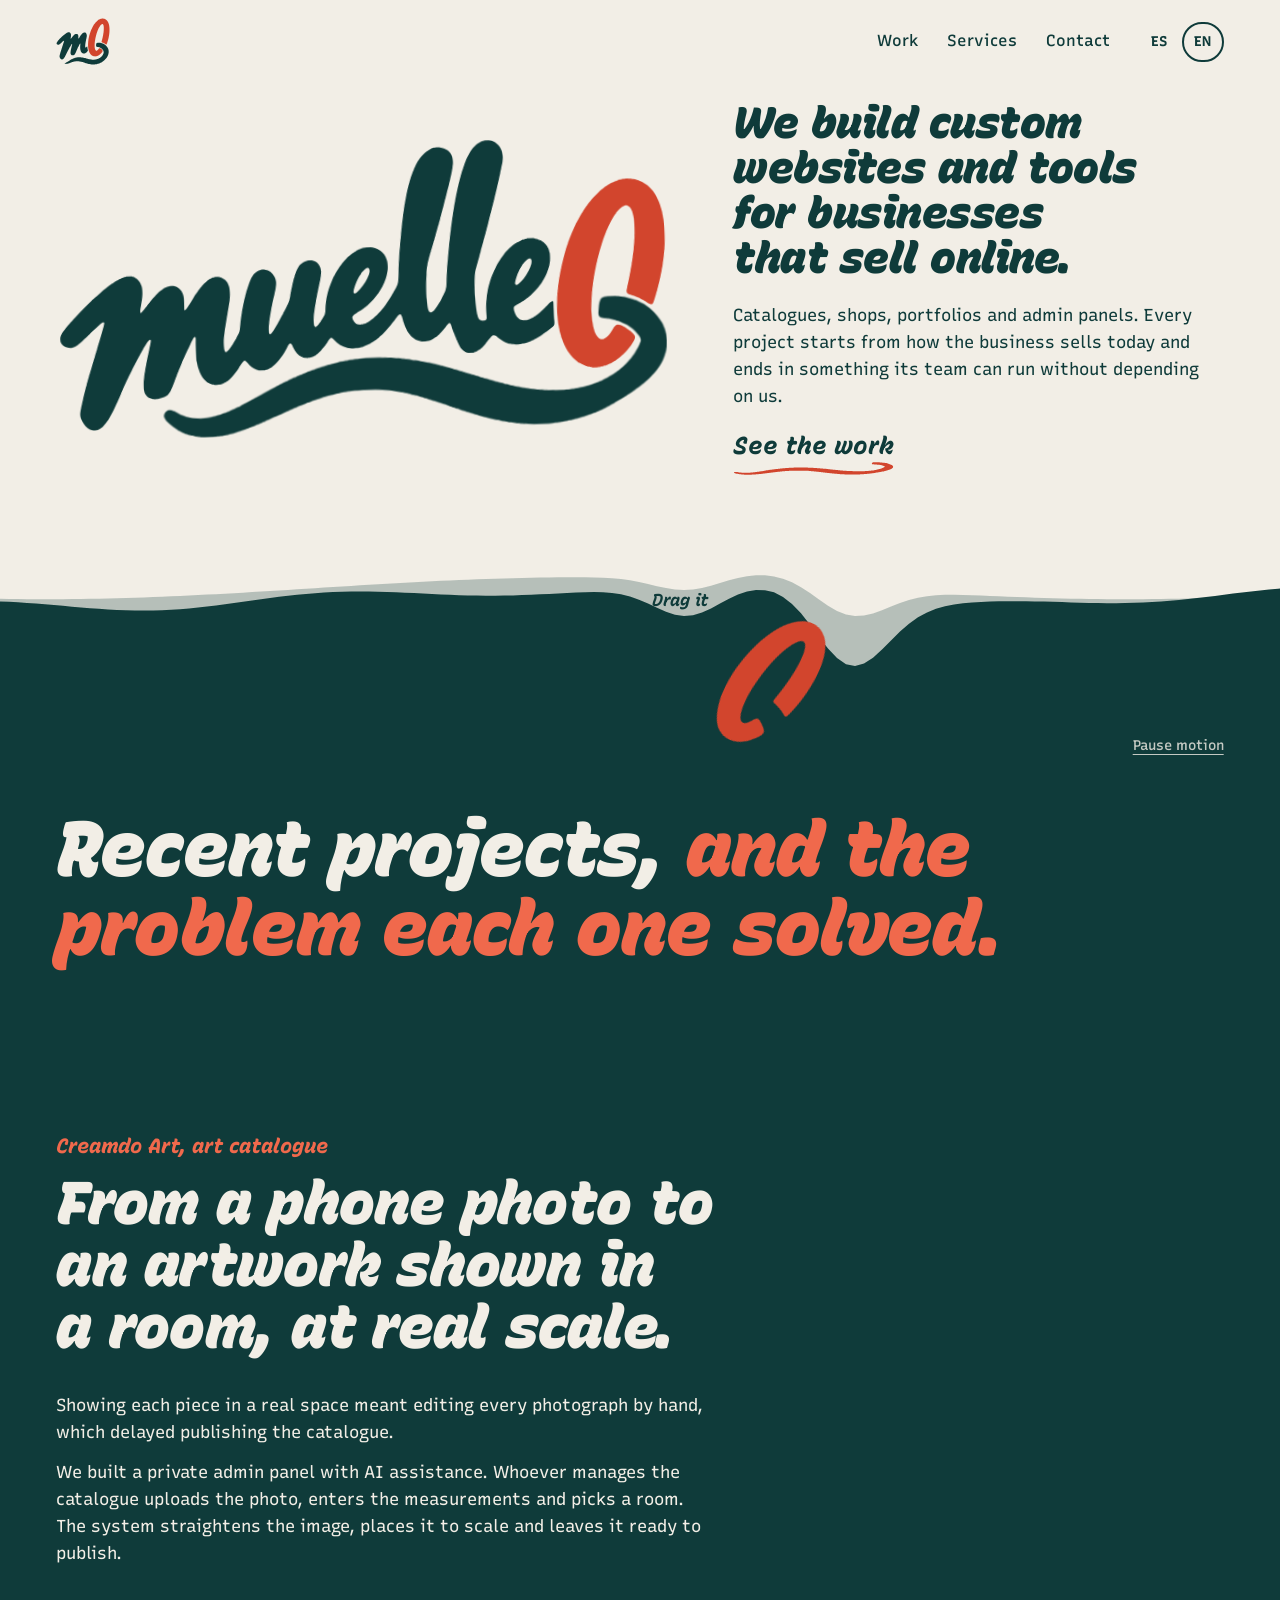
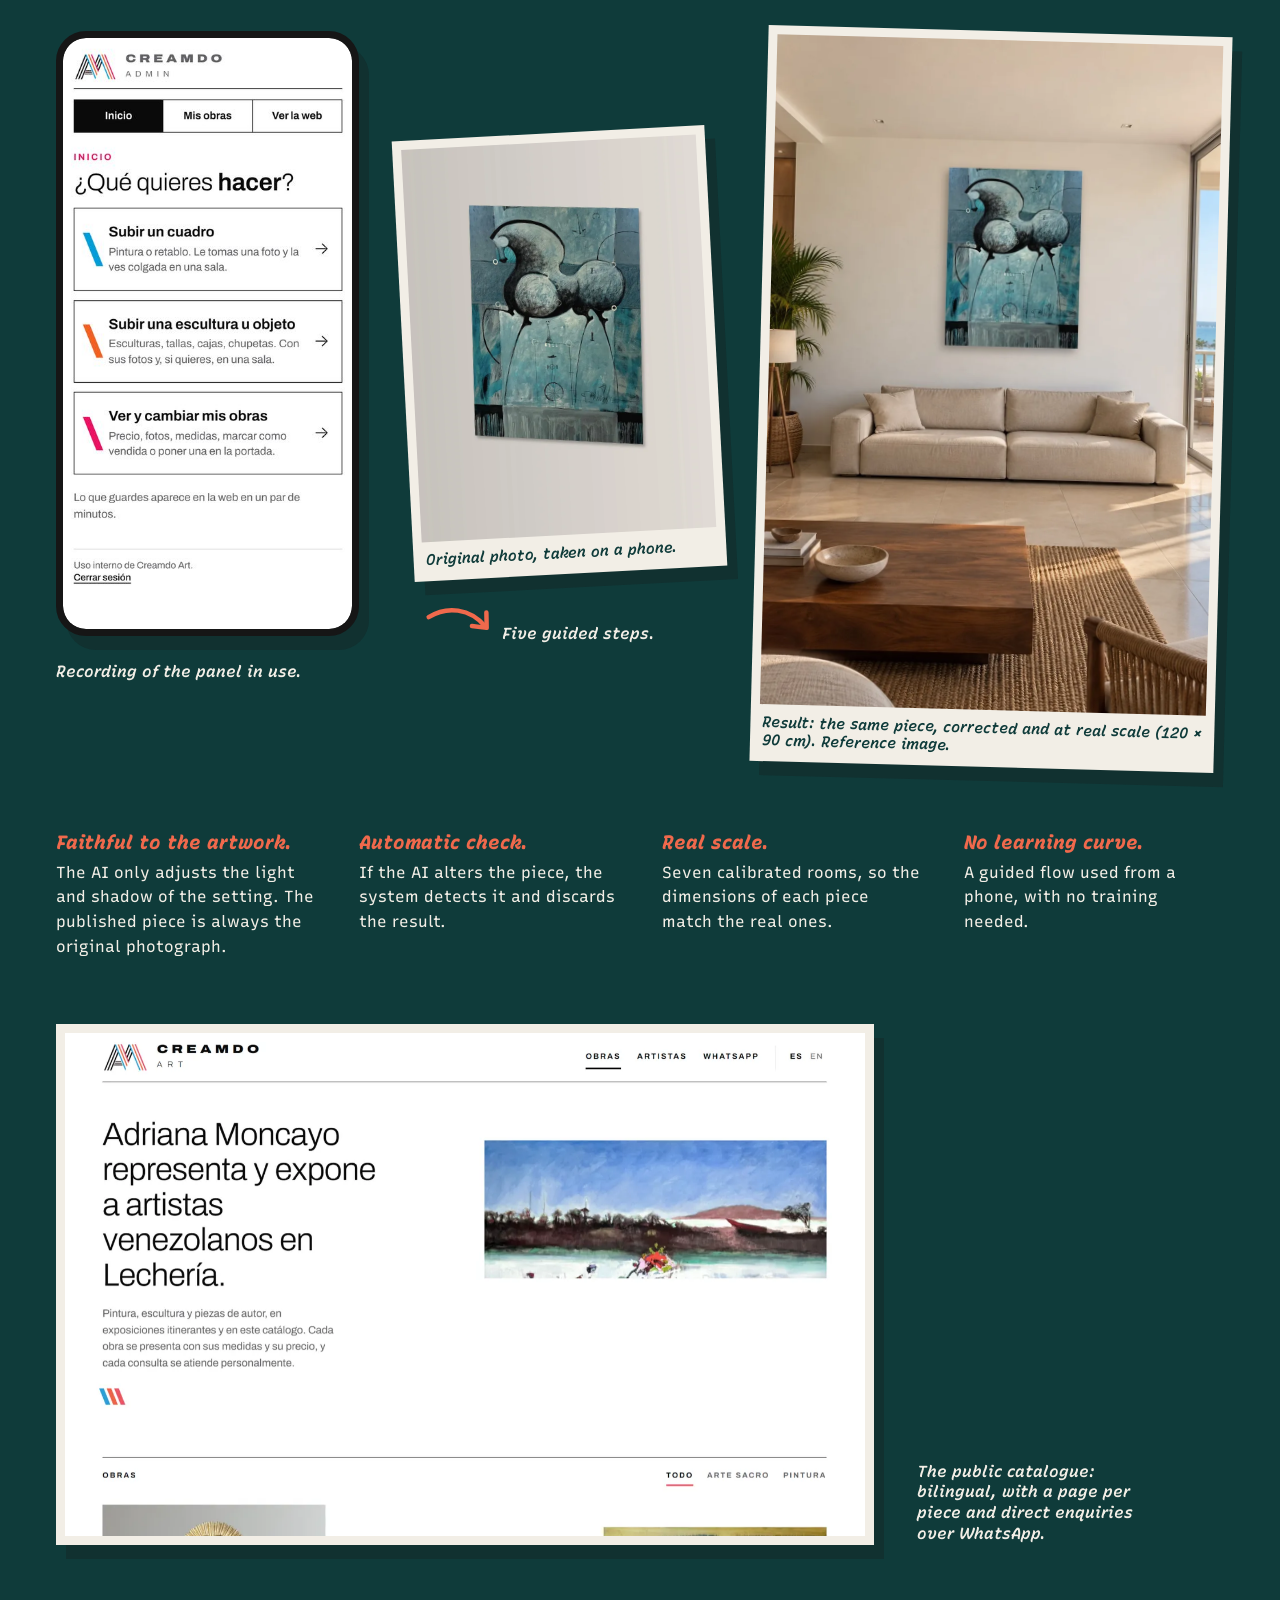
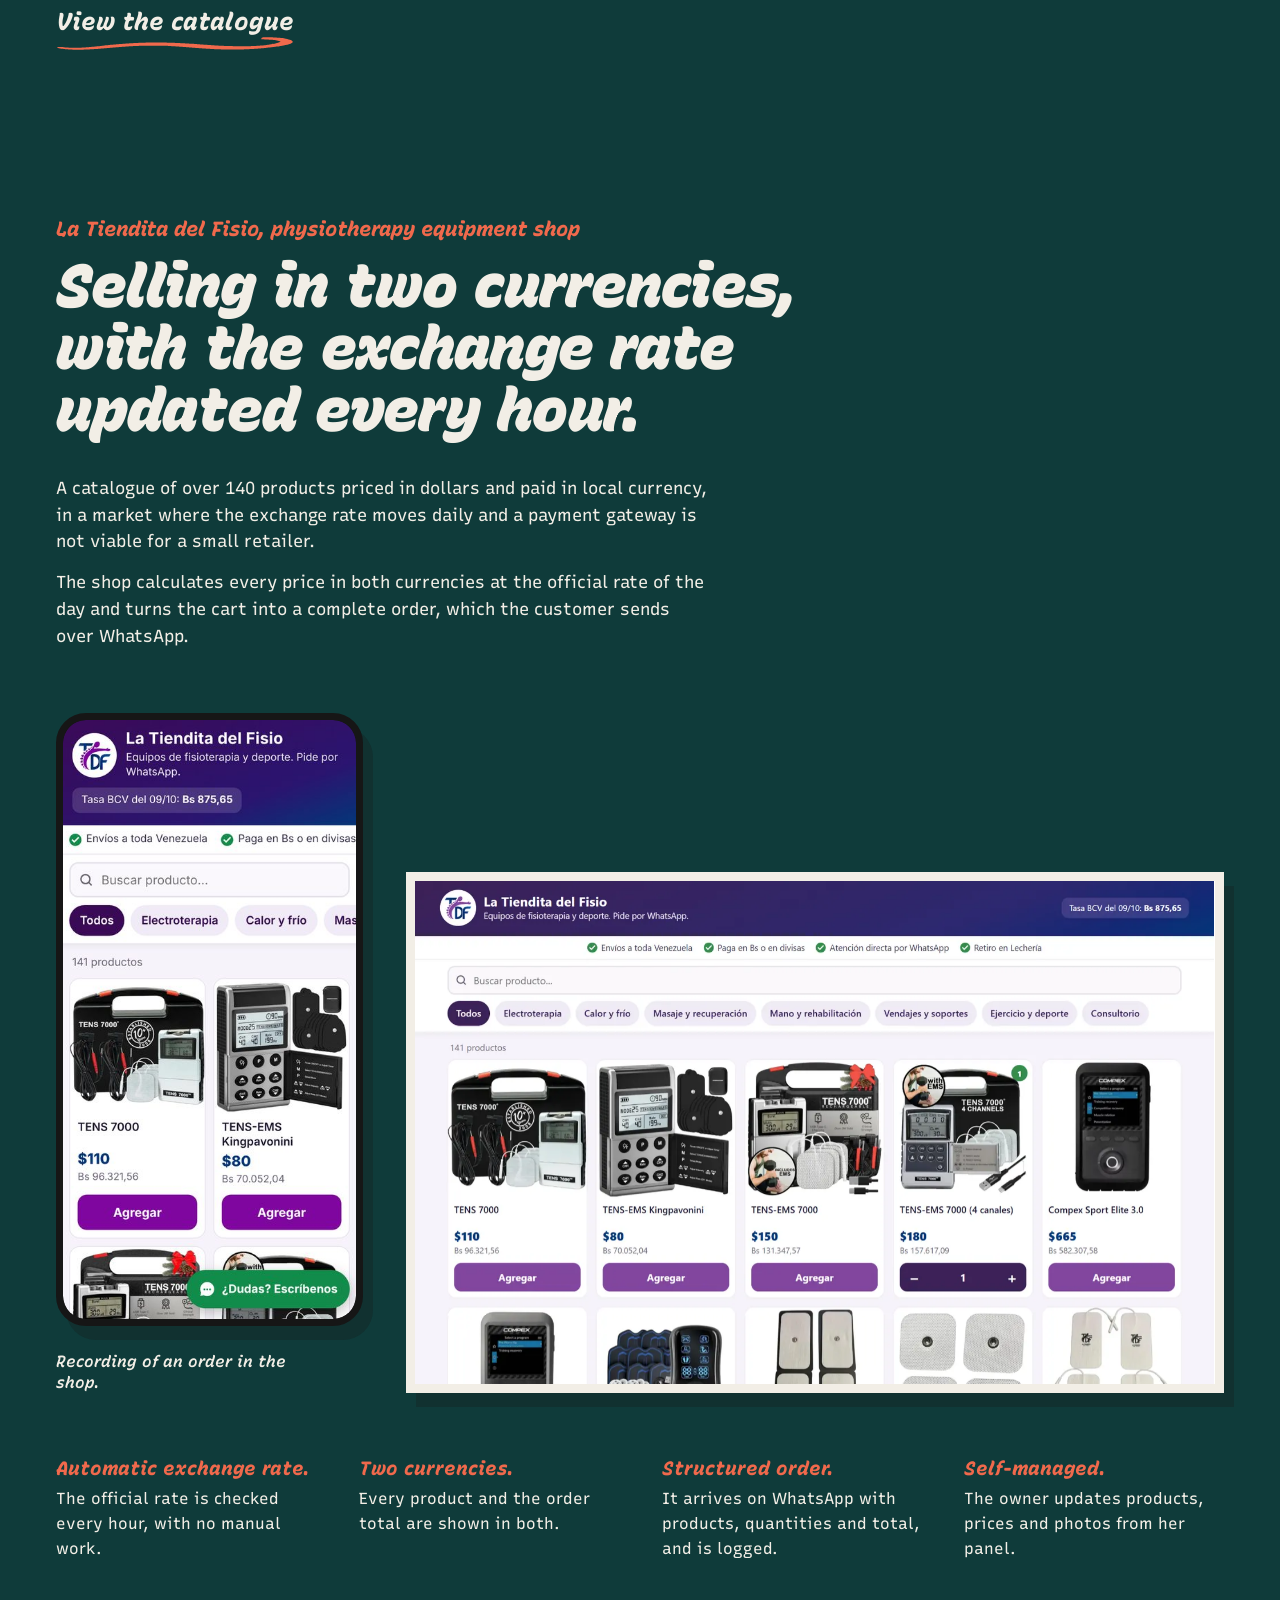
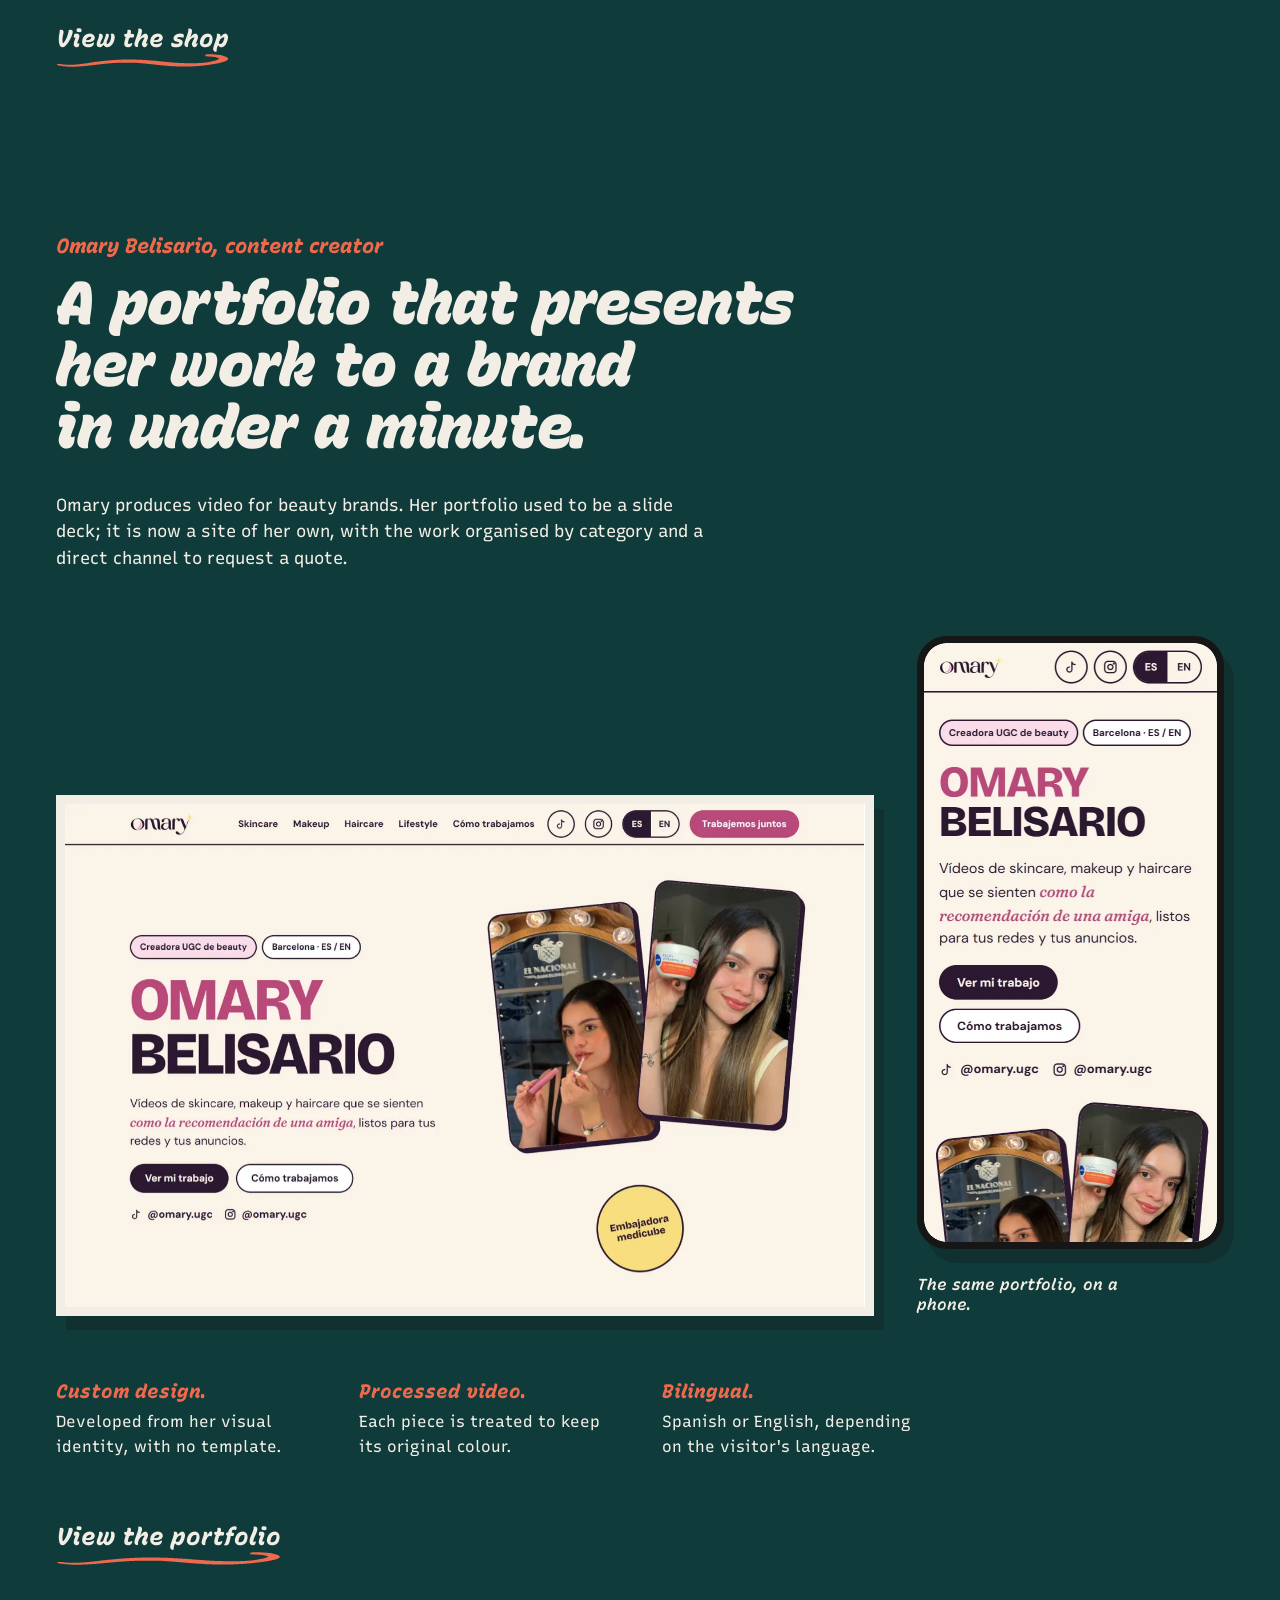
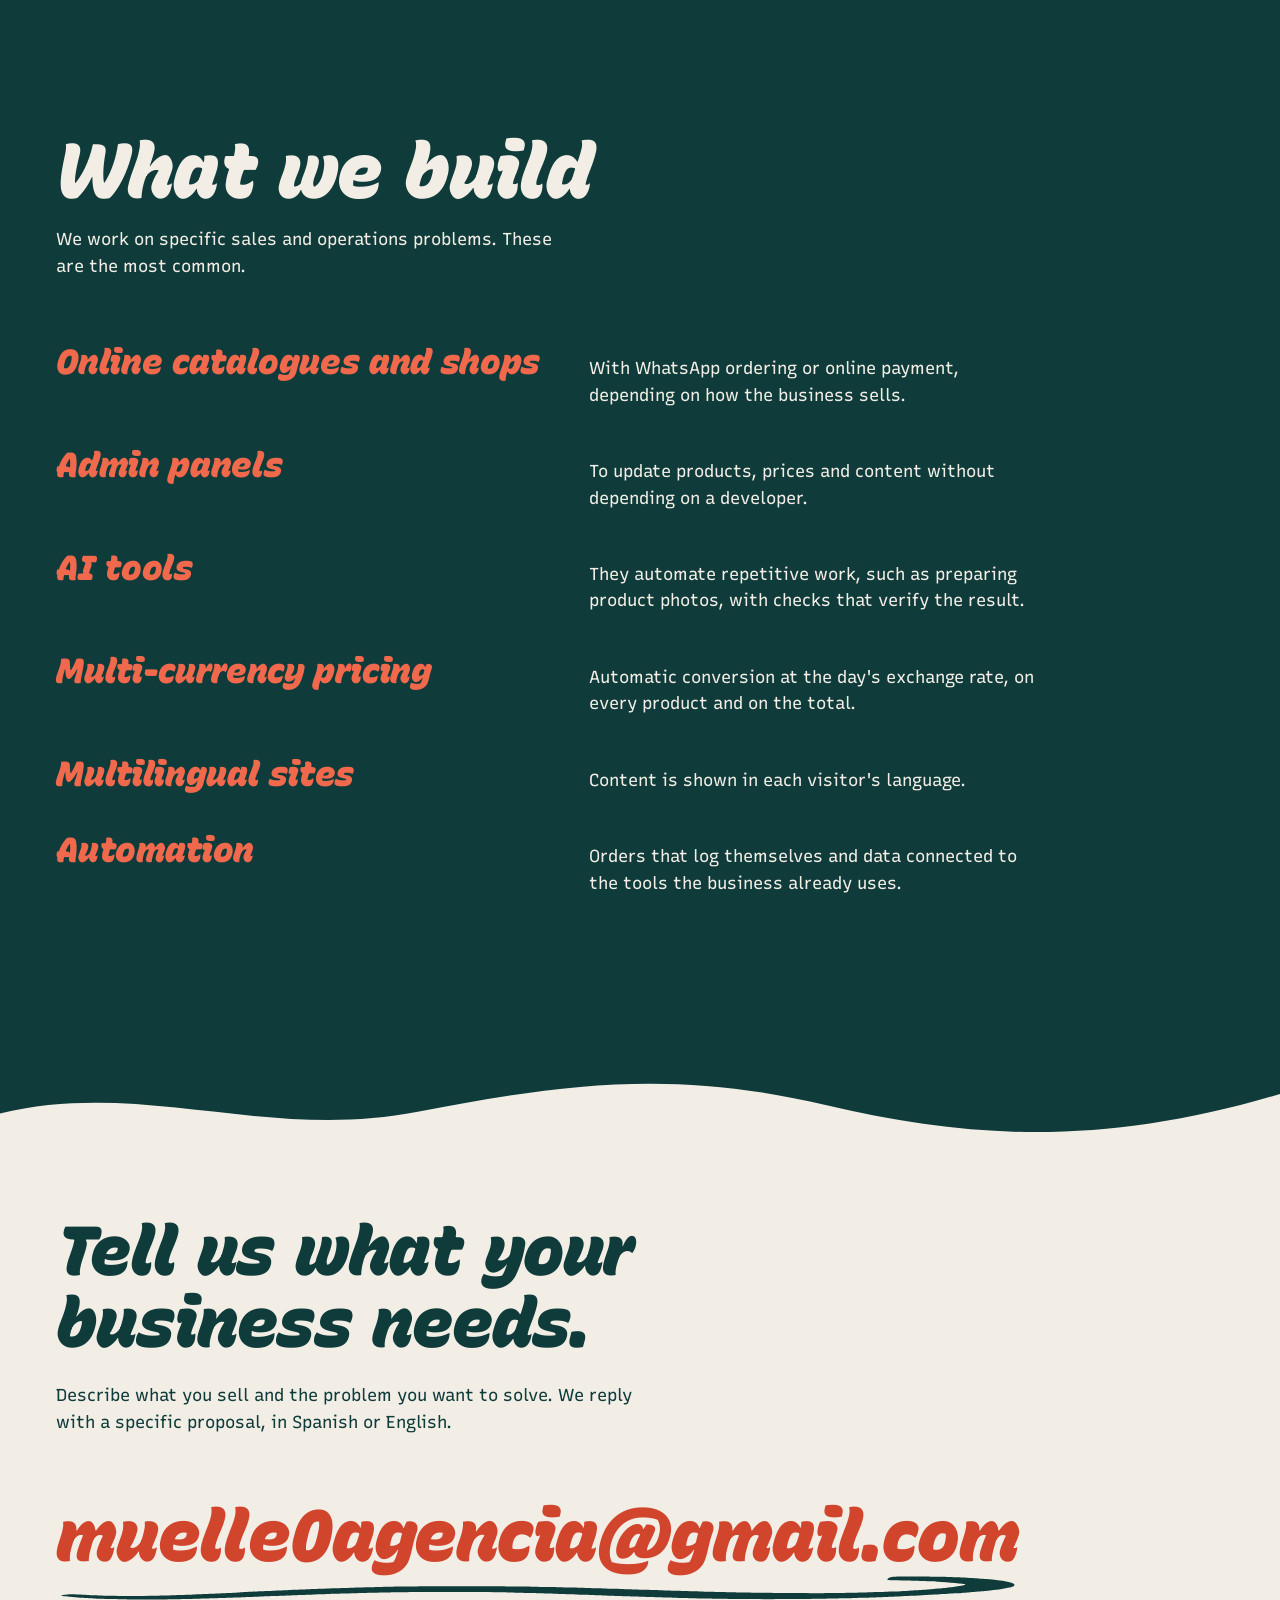
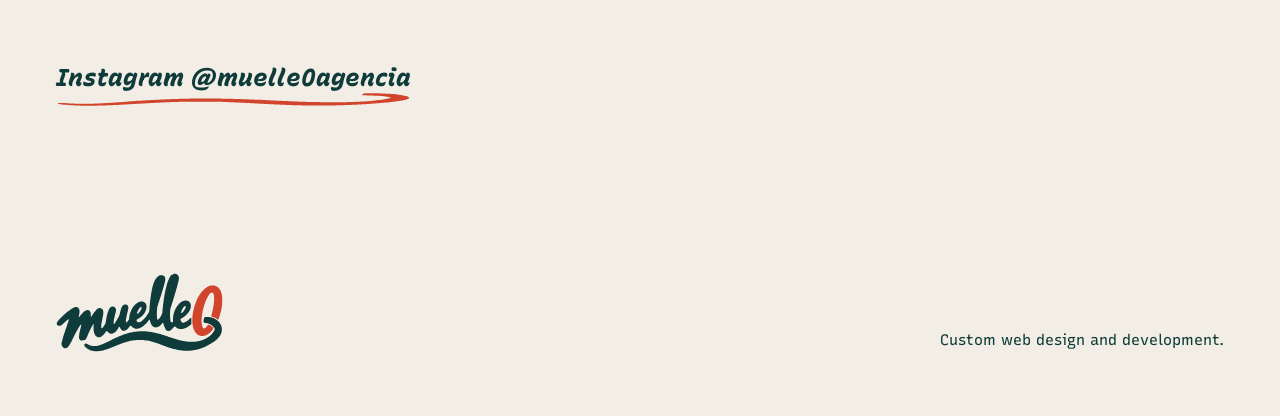
==== commit b2d80f7a: "El 0 flotante usa el mismo rojo que el 0 del logo Co-Authored-By: Claude Opus 5.5 <noreply@anthropic" ====
--- a/index.html
+++ b/index.html
@@ -15,7 +15,7 @@
 <meta property="og:url" content="https://muelle0.com/">
 <link rel="canonical" href="https://muelle0.com/">
 <link rel="preload" href="fuentes/recursive-brocha.woff2" as="font" type="font/woff2" crossorigin>
-<link rel="stylesheet" href="estilo.css?v=4">
+<link rel="stylesheet" href="estilo.css?v=5">
 </head>
 <body>
 <header class="cielo" id="inicio">
@@ -58,18 +58,18 @@
       </div>
       <div class="demo a">
         <div class="col-movil">
-          <figure class="movil"><video data-src="clips/creamdo-admin.mp4?v=4" poster="clips/creamdo-admin.jpg?v=4" muted loop playsinline preload="none" aria-label="Grabación del panel de Creamdo: se sube la foto de un cuadro, se marcan las esquinas, se escriben las medidas y aparece colgado en una sala"></video></figure>
+          <figure class="movil"><video data-src="clips/creamdo-admin.mp4?v=5" poster="clips/creamdo-admin.jpg?v=5" muted loop playsinline preload="none" aria-label="Grabación del panel de Creamdo: se sube la foto de un cuadro, se marcan las esquinas, se escriben las medidas y aparece colgado en una sala"></video></figure>
           <p class="nota" data-i="a.n1">Grabación del panel en uso.</p>
         </div>
         <div class="antes">
-          <figure class="papel foto"><img src="trabajos/creamdo-foto.webp?v=4" width="720" height="960" alt="Foto de un cuadro tomada con el teléfono, torcida y con la pared alrededor" loading="lazy"><figcaption data-i="a.c1">Foto original, tomada con un teléfono.</figcaption></figure>
+          <figure class="papel foto"><img src="trabajos/creamdo-foto.webp?v=5" width="720" height="960" alt="Foto de un cuadro tomada con el teléfono, torcida y con la pared alrededor" loading="lazy"><figcaption data-i="a.c1">Foto original, tomada con un teléfono.</figcaption></figure>
           <div class="paso"><svg class="flecha" viewBox="0 0 100 70" aria-hidden="true"><path d="M6 12 C 38 4, 72 18, 86 54"/><path d="M66 46 L 87 56 L 94 33"/></svg><p class="nota" data-i="a.n2">Cinco pasos guiados.</p></div>
         </div>
-        <figure class="papel sala"><img src="trabajos/creamdo-sala.webp?v=4" width="900" height="1350" alt="El mismo cuadro, enderezado y colgado a escala sobre un sofá en una sala con vista al mar" loading="lazy"><figcaption data-i="a.c2">Resultado: la misma obra, corregida y a escala real (120 × 90 cm). Imagen referencial.</figcaption></figure>
+        <figure class="papel sala"><img src="trabajos/creamdo-sala.webp?v=5" width="900" height="1350" alt="El mismo cuadro, enderezado y colgado a escala sobre un sofá en una sala con vista al mar" loading="lazy"><figcaption data-i="a.c2">Resultado: la misma obra, corregida y a escala real (120 × 90 cm). Imagen referencial.</figcaption></figure>
       </div>
       <ul class="puntos"><li><p data-i="a.e1"><b>Fidelidad de la obra.</b> La IA solo ajusta la luz y la sombra del entorno. La obra publicada es siempre la fotografía original.</p></li><li><p data-i="a.e2"><b>Control automático.</b> Si la IA altera la pieza, el sistema lo detecta y descarta el resultado.</p></li><li><p data-i="a.e3"><b>Escala real.</b> Siete salas calibradas para que las dimensiones de cada obra correspondan a las reales.</p></li><li><p data-i="a.e4"><b>Sin curva de aprendizaje.</b> Un flujo guiado que se usa desde el teléfono, sin formación previa.</p></li></ul>
       <div class="demo solo pantallas">
-        <div class="lienzo"><img src="trabajos/creamdo-pc.webp?v=4" width="1400" height="3970" alt="Recorrido por la web de Creamdo Art: portada, obras con medidas y precio, y servicios" loading="lazy" decoding="async"></div>
+        <div class="lienzo"><img src="trabajos/creamdo-pc.webp?v=5" width="1400" height="3970" alt="Recorrido por la web de Creamdo Art: portada, obras con medidas y precio, y servicios" loading="lazy" decoding="async"></div>
         <p class="nota" data-i="a.w">El catálogo público: bilingüe, con ficha por obra y consulta directa por WhatsApp.</p>
       </div>
       <p class="cierre"><a class="ola-enlace" href="https://gforero1.github.io/creamdo/" target="_blank" rel="noopener" data-i="a.ver">Ver el catálogo</a></p>
@@ -84,10 +84,10 @@
       </div>
       <div class="demo b pantallas">
         <div class="col-movil">
-          <figure class="movil"><video data-src="clips/fisio-pedido.mp4?v=4" poster="clips/fisio-pedido.jpg?v=4" muted loop playsinline preload="none" aria-label="Grabación de un pedido en La Tiendita del Fisio: se añaden tres productos y se abre el pedido con el total en dólares y en moneda local"></video></figure>
+          <figure class="movil"><video data-src="clips/fisio-pedido.mp4?v=5" poster="clips/fisio-pedido.jpg?v=5" muted loop playsinline preload="none" aria-label="Grabación de un pedido en La Tiendita del Fisio: se añaden tres productos y se abre el pedido con el total en dólares y en moneda local"></video></figure>
           <p class="nota" data-i="b.n0">Grabación de un pedido en la tienda.</p>
         </div>
-        <div class="lienzo"><img src="trabajos/fisio-pc.webp?v=4" width="1400" height="3315" alt="Recorrido por La Tiendita del Fisio: buscador, categorías y productos con precio en dos monedas" loading="lazy" decoding="async"></div>
+        <div class="lienzo"><img src="trabajos/fisio-pc.webp?v=5" width="1400" height="3315" alt="Recorrido por La Tiendita del Fisio: buscador, categorías y productos con precio en dos monedas" loading="lazy" decoding="async"></div>
       </div>
       <ul class="puntos"><li><p data-i="b.n1"><b>Tipo de cambio automático.</b> La tasa oficial se consulta cada hora, sin intervención manual.</p></li><li><p data-i="b.n2"><b>Dos monedas.</b> Cada producto y el total del pedido se muestran en ambas.</p></li><li><p data-i="b.n3"><b>Pedido estructurado.</b> Llega por WhatsApp con productos, cantidades y total, y queda registrado.</p></li><li><p data-i="b.n4"><b>Gestión autónoma.</b> La propietaria actualiza productos, precios y fotos desde su panel.</p></li></ul>
       <p class="cierre"><a class="ola-enlace" href="https://gforero1.github.io/latienditadelfisio/" target="_blank" rel="noopener" data-i="b.ver">Ver la tienda</a></p>
@@ -100,9 +100,9 @@
         <p data-i="c.p1">Omary produce vídeo para marcas de belleza. Su portafolio era una presentación; ahora es un sitio propio, con el trabajo organizado por categoría y un canal directo para solicitar presupuesto.</p>
       </div>
       <div class="demo c pantallas">
-        <div class="lienzo"><img src="trabajos/omary-pc.webp?v=4" width="1400" height="3971" alt="Recorrido por el portafolio de Omary Belisario en escritorio: portada, sobre mí y vídeos por categoría" loading="lazy" decoding="async"></div>
+        <div class="lienzo"><img src="trabajos/omary-pc.webp?v=5" width="1400" height="3971" alt="Recorrido por el portafolio de Omary Belisario en escritorio: portada, sobre mí y vídeos por categoría" loading="lazy" decoding="async"></div>
         <div class="col-movil">
-          <figure class="movil"><div class="lienzo"><img src="trabajos/omary-movil.webp?v=4" width="585" height="5447" alt="Recorrido por el portafolio de Omary Belisario en un teléfono" loading="lazy" decoding="async"></div></figure>
+          <figure class="movil"><div class="lienzo"><img src="trabajos/omary-movil.webp?v=5" width="585" height="5447" alt="Recorrido por el portafolio de Omary Belisario en un teléfono" loading="lazy" decoding="async"></div></figure>
           <p class="nota" data-i="c.n0">El mismo portafolio, en el teléfono.</p>
         </div>
       </div>
@@ -138,6 +138,6 @@
     </footer>
   </section>
 </main>
-<script src="muelle.js?v=4" defer></script>
+<script src="muelle.js?v=5" defer></script>
 </body>
 </html>
--- a/estilo.css
+++ b/estilo.css
@@ -75,7 +75,7 @@
 .flotador{position:absolute;left:0;top:0;width:var(--t,90px);padding:0;border:0;background:none;cursor:grab;touch-action:none;z-index:4;will-change:transform;-webkit-tap-highlight-color:transparent}
 .flotador:active{cursor:grabbing}
 .flotador svg{width:100%;pointer-events:none}
-.flotador path{fill:var(--coral)}
+.flotador path{fill:var(--minio)} /* el mismo rojo que el 0 del logo: es esa pieza, caída al agua */
 .pista{position:absolute;left:0;top:0;z-index:4;white-space:nowrap;font:700 17px/1 var(--brocha);color:var(--verde);pointer-events:none;transition:opacity .4s}
 .pista.fuera{opacity:0}
 .pausa{position:absolute;right:var(--margen);bottom:6px;z-index:4;min-height:40px;background:none;border:0;color:var(--crema);font:500 14px/1 var(--texto);text-decoration:underline;text-underline-offset:4px;opacity:.8;cursor:pointer;padding:0}
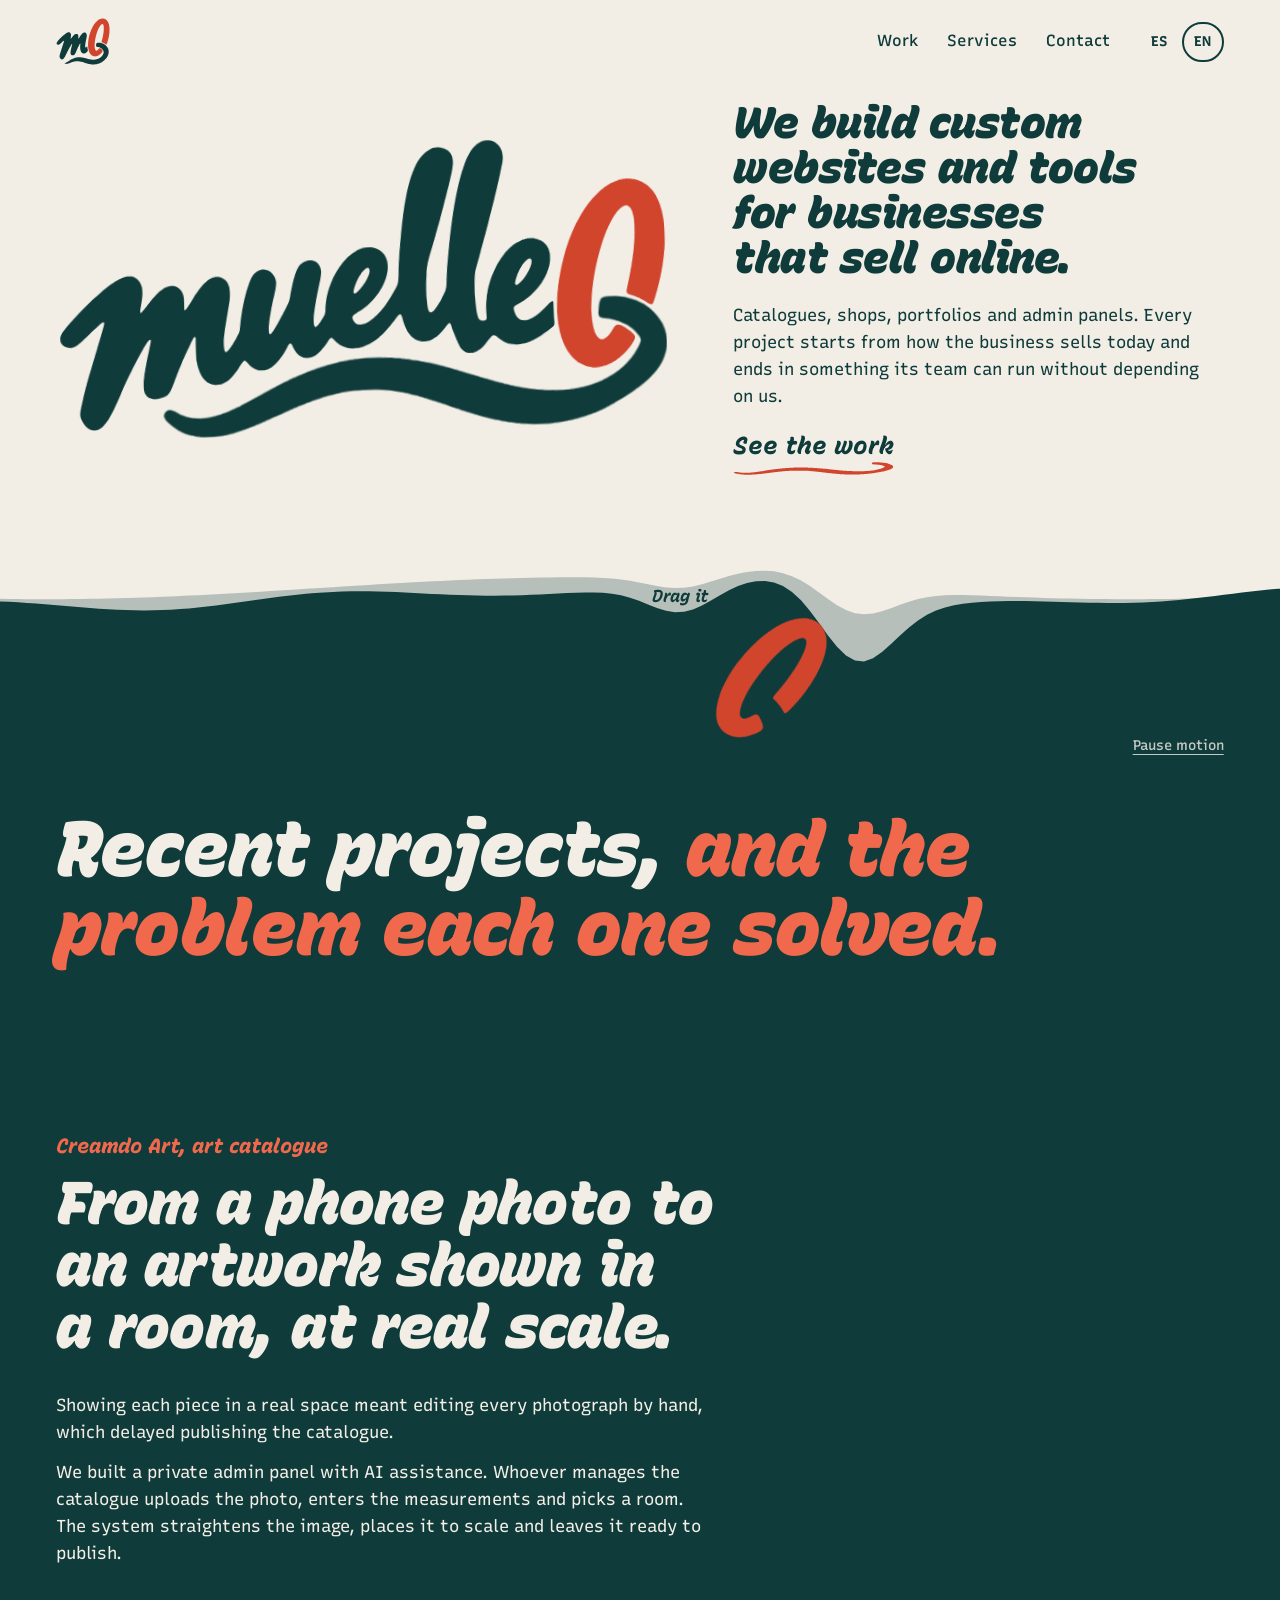
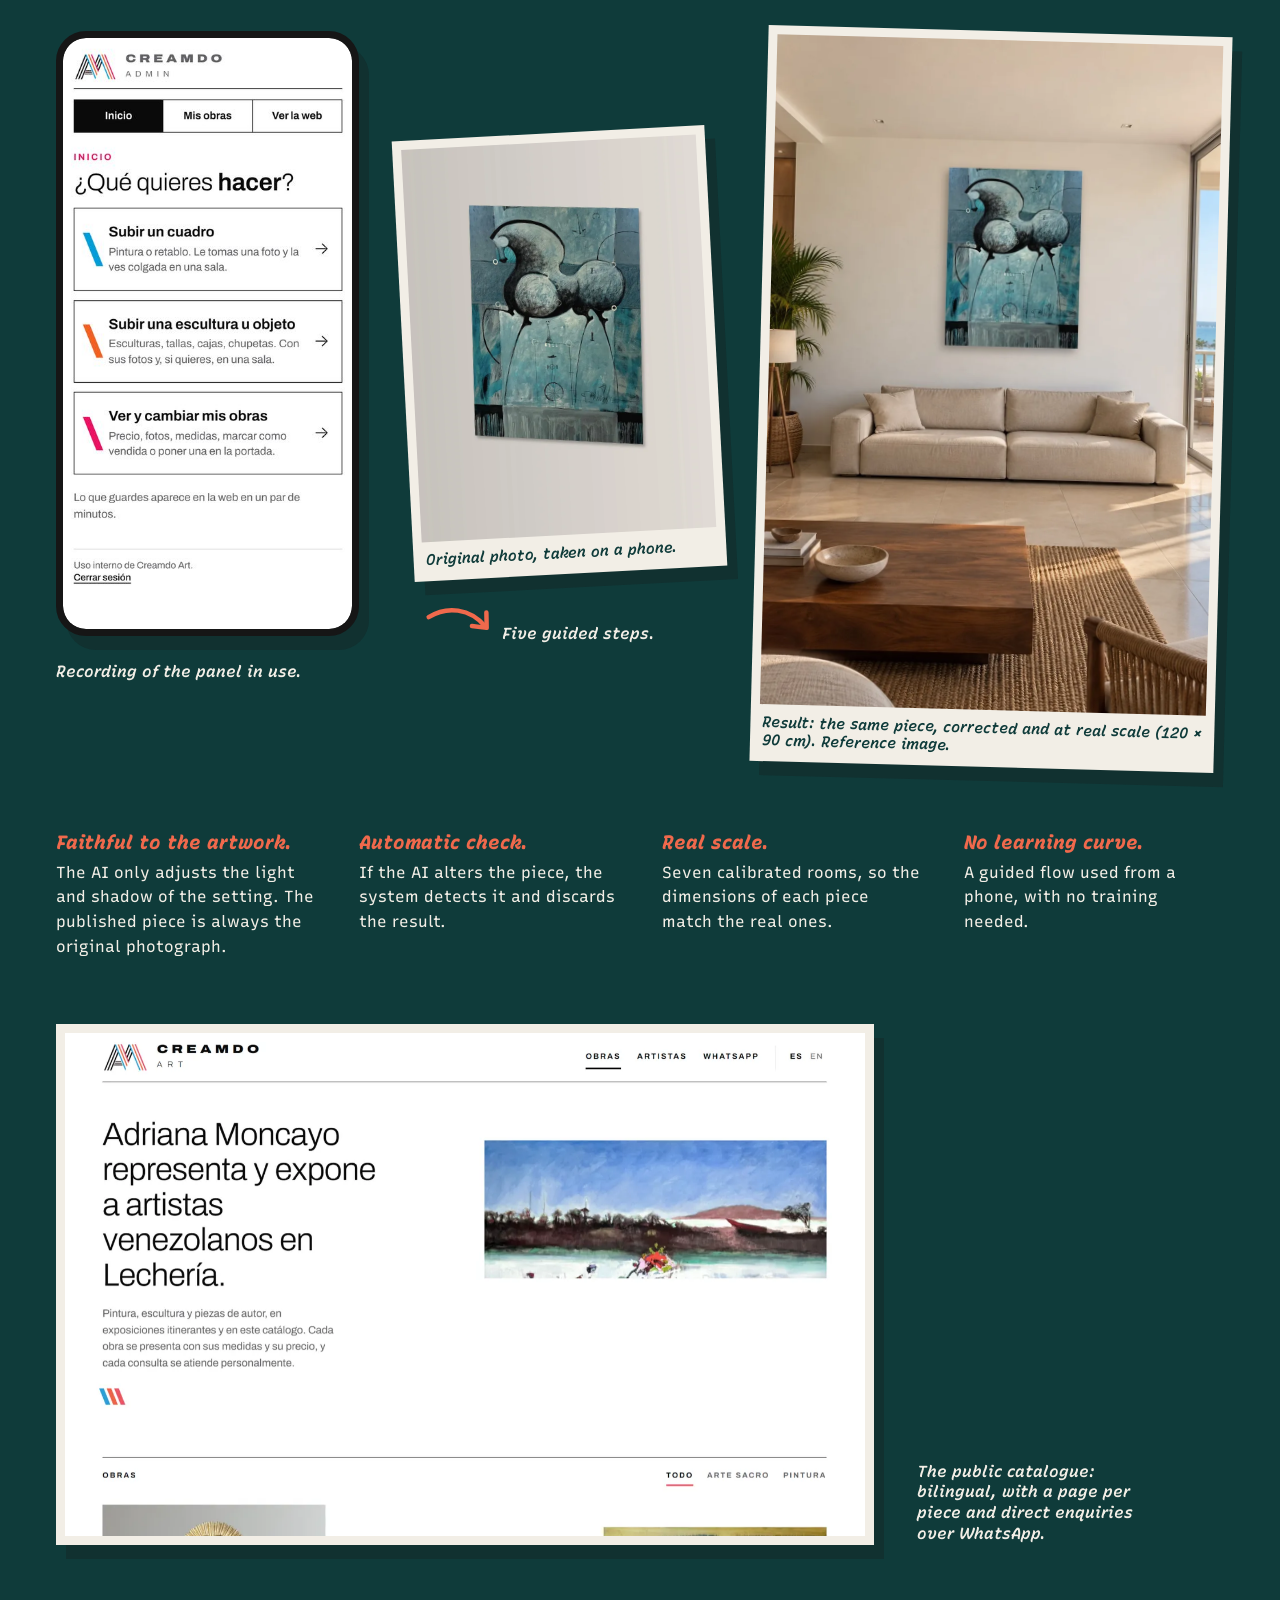
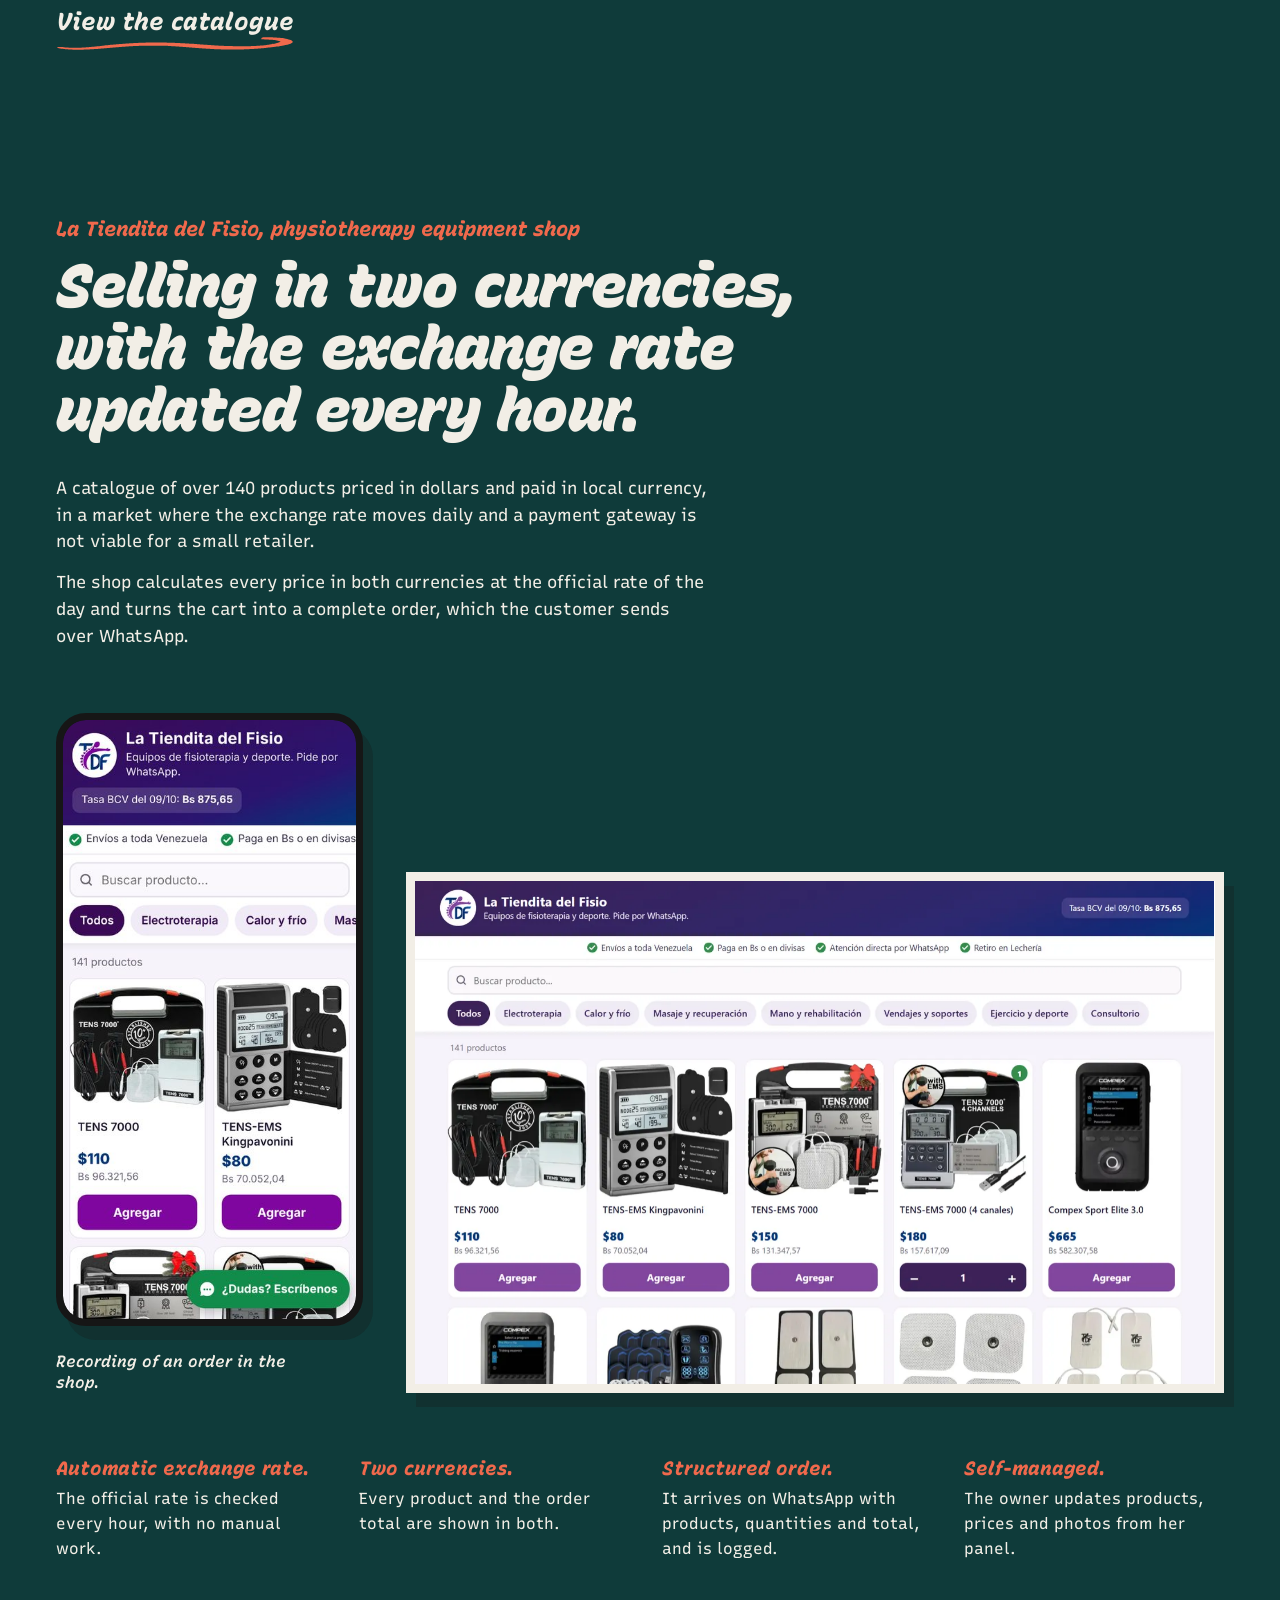
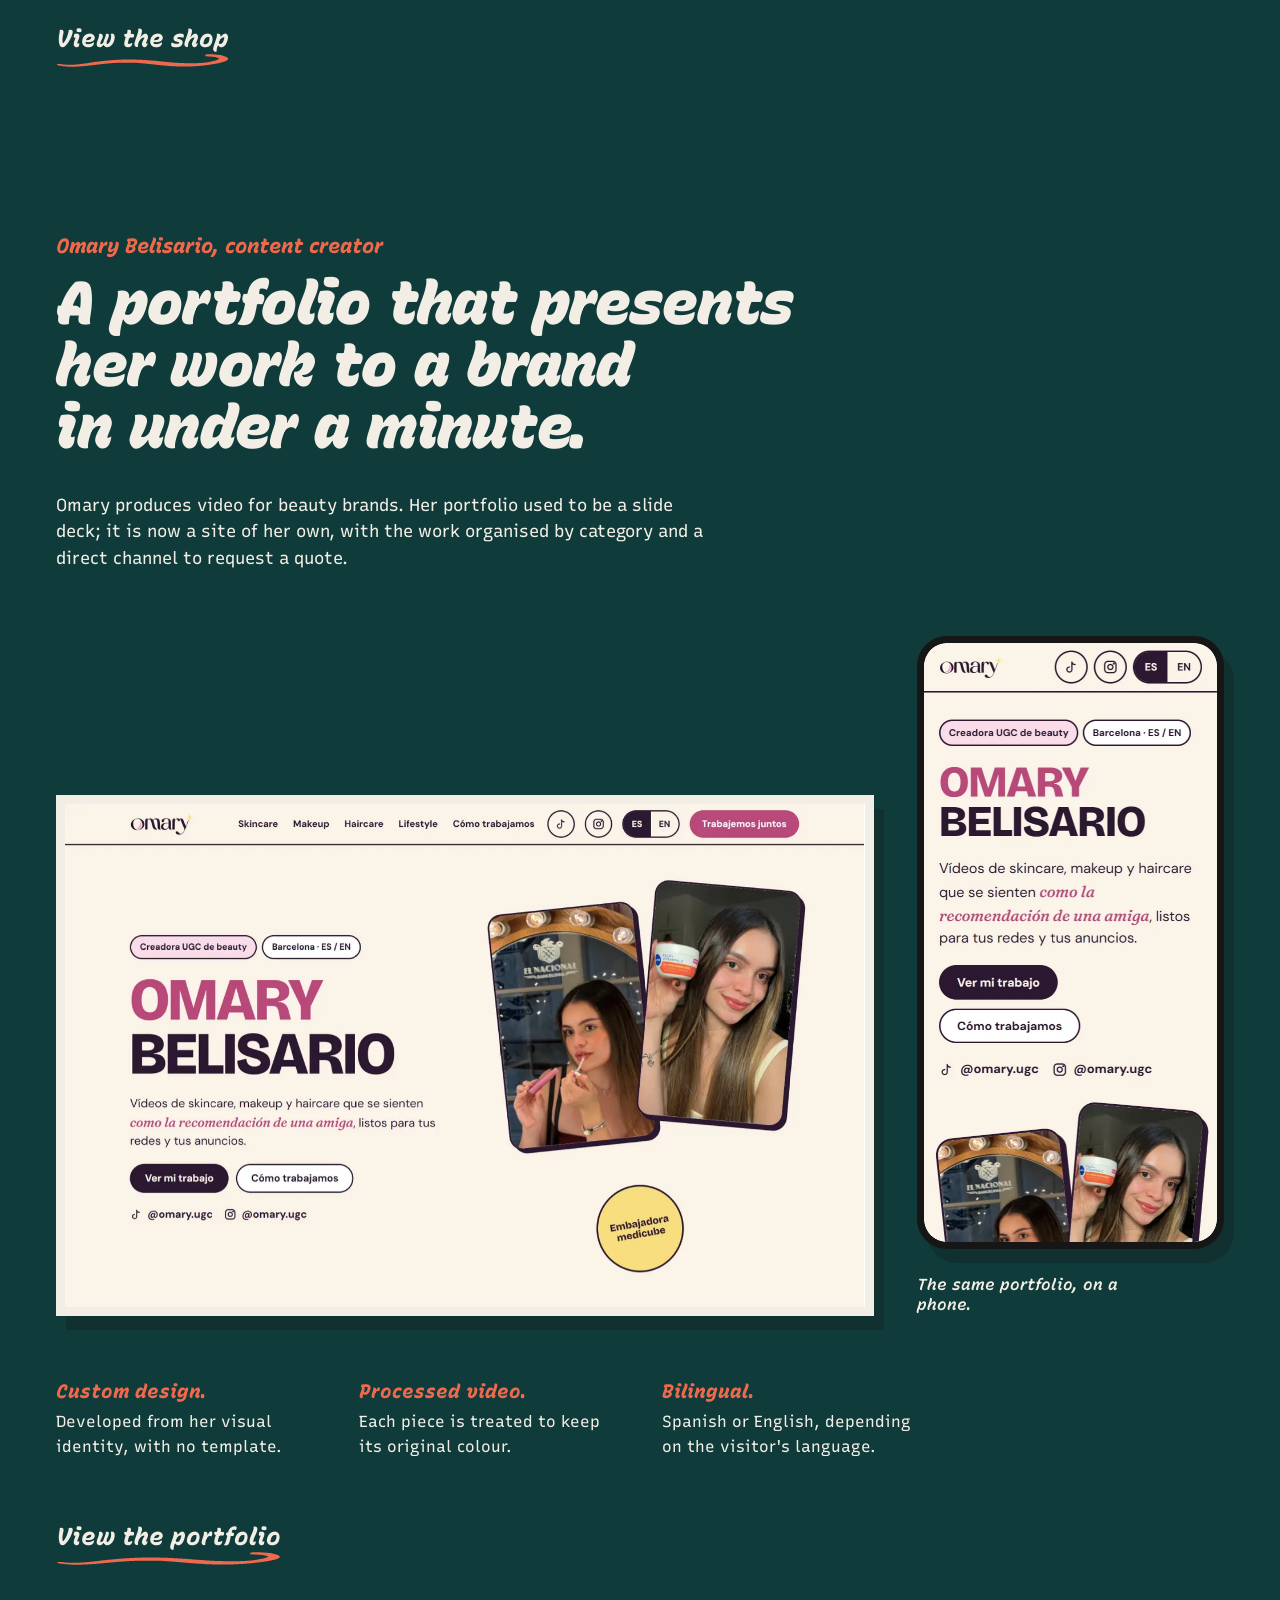
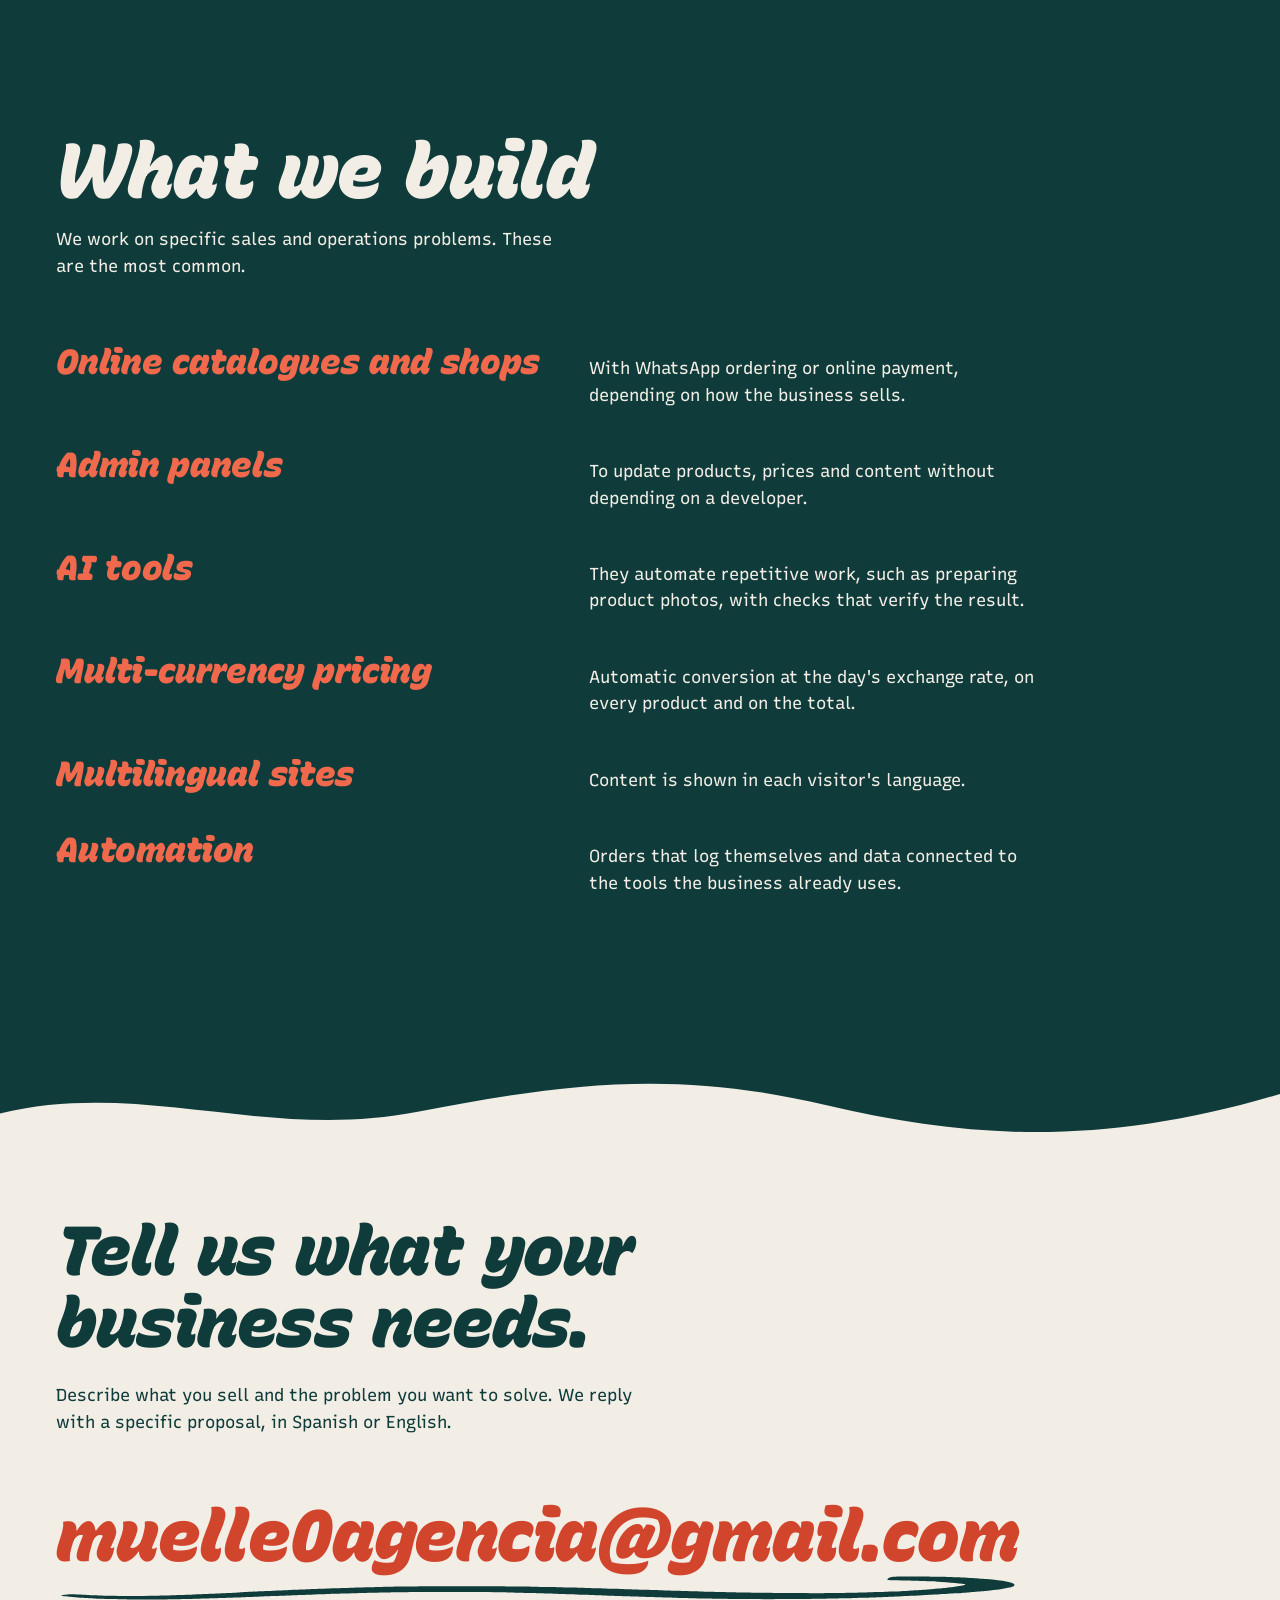
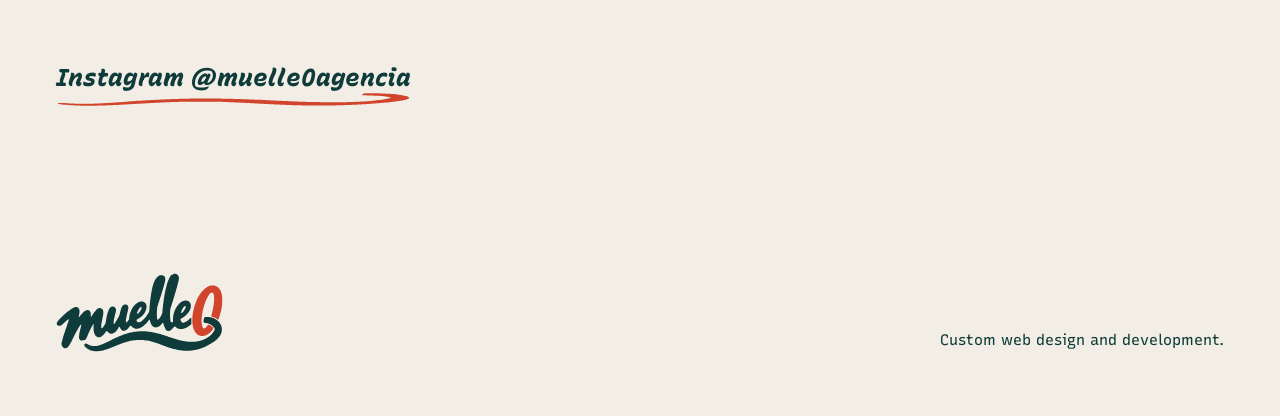
==== commit 1e2b43c2: "SEO técnico: sitemap, datos estructurados y tarjeta para compartir Co-Authored-By: Claude Opus 5.5 <" ====
--- a/index.html
+++ b/index.html
@@ -14,6 +14,8 @@
 <meta property="og:type" content="website">
 <meta property="og:url" content="https://muelle0.com/">
 <link rel="canonical" href="https://muelle0.com/">
+<meta name="twitter:card" content="summary_large_image">
+<script type="application/ld+json">{"@context":"https://schema.org","@type":"ProfessionalService","name":"muelle0","url":"https://muelle0.com/","logo":"https://muelle0.com/marca/icono-180.png","image":"https://muelle0.com/marca/compartir.png","description":"Diseño y desarrollo de webs y herramientas a medida para negocios que venden en línea: catálogos, tiendas, paneles de gestión y automatizaciones con IA.","email":"muelle0agencia@gmail.com","sameAs":["https://www.instagram.com/muelle0agencia/"],"knowsLanguage":["es","en"]}</script>
 <link rel="preload" href="fuentes/recursive-brocha.woff2" as="font" type="font/woff2" crossorigin>
 <link rel="stylesheet" href="estilo.css?v=5">
 </head>
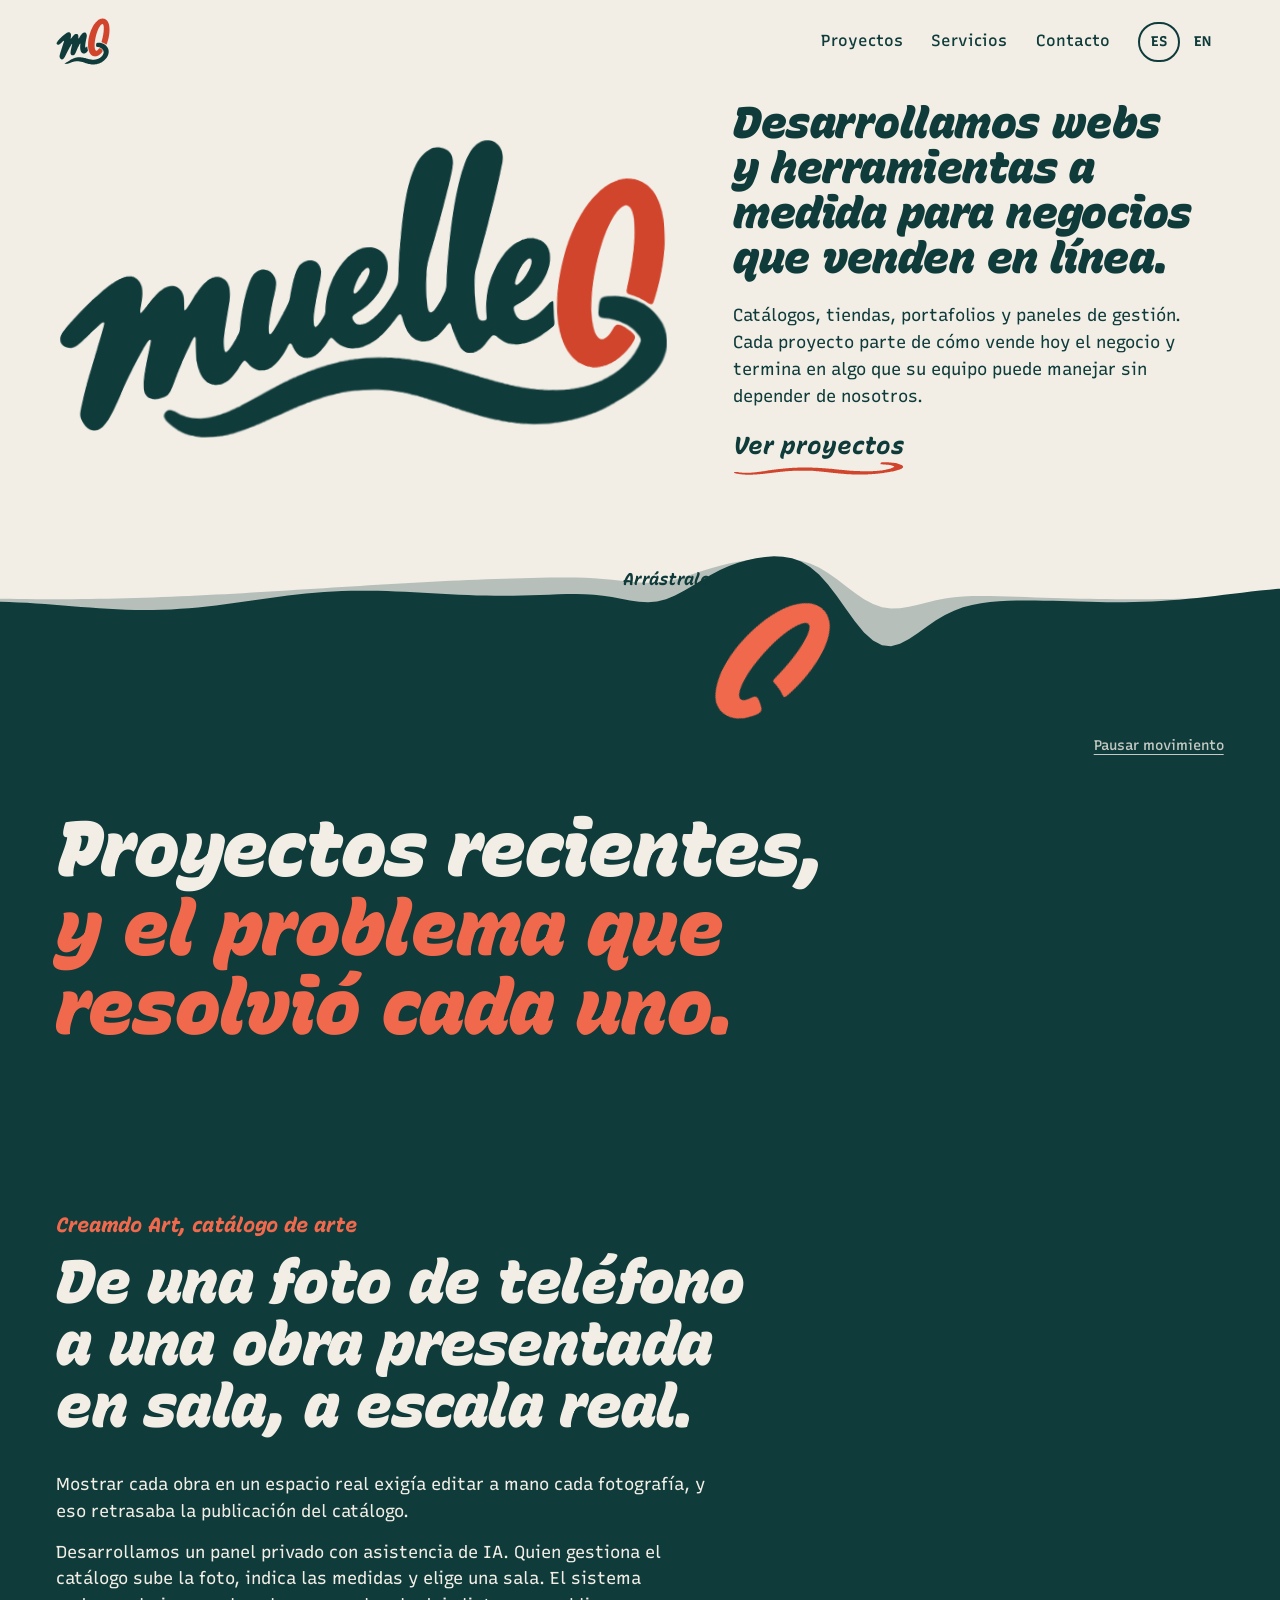
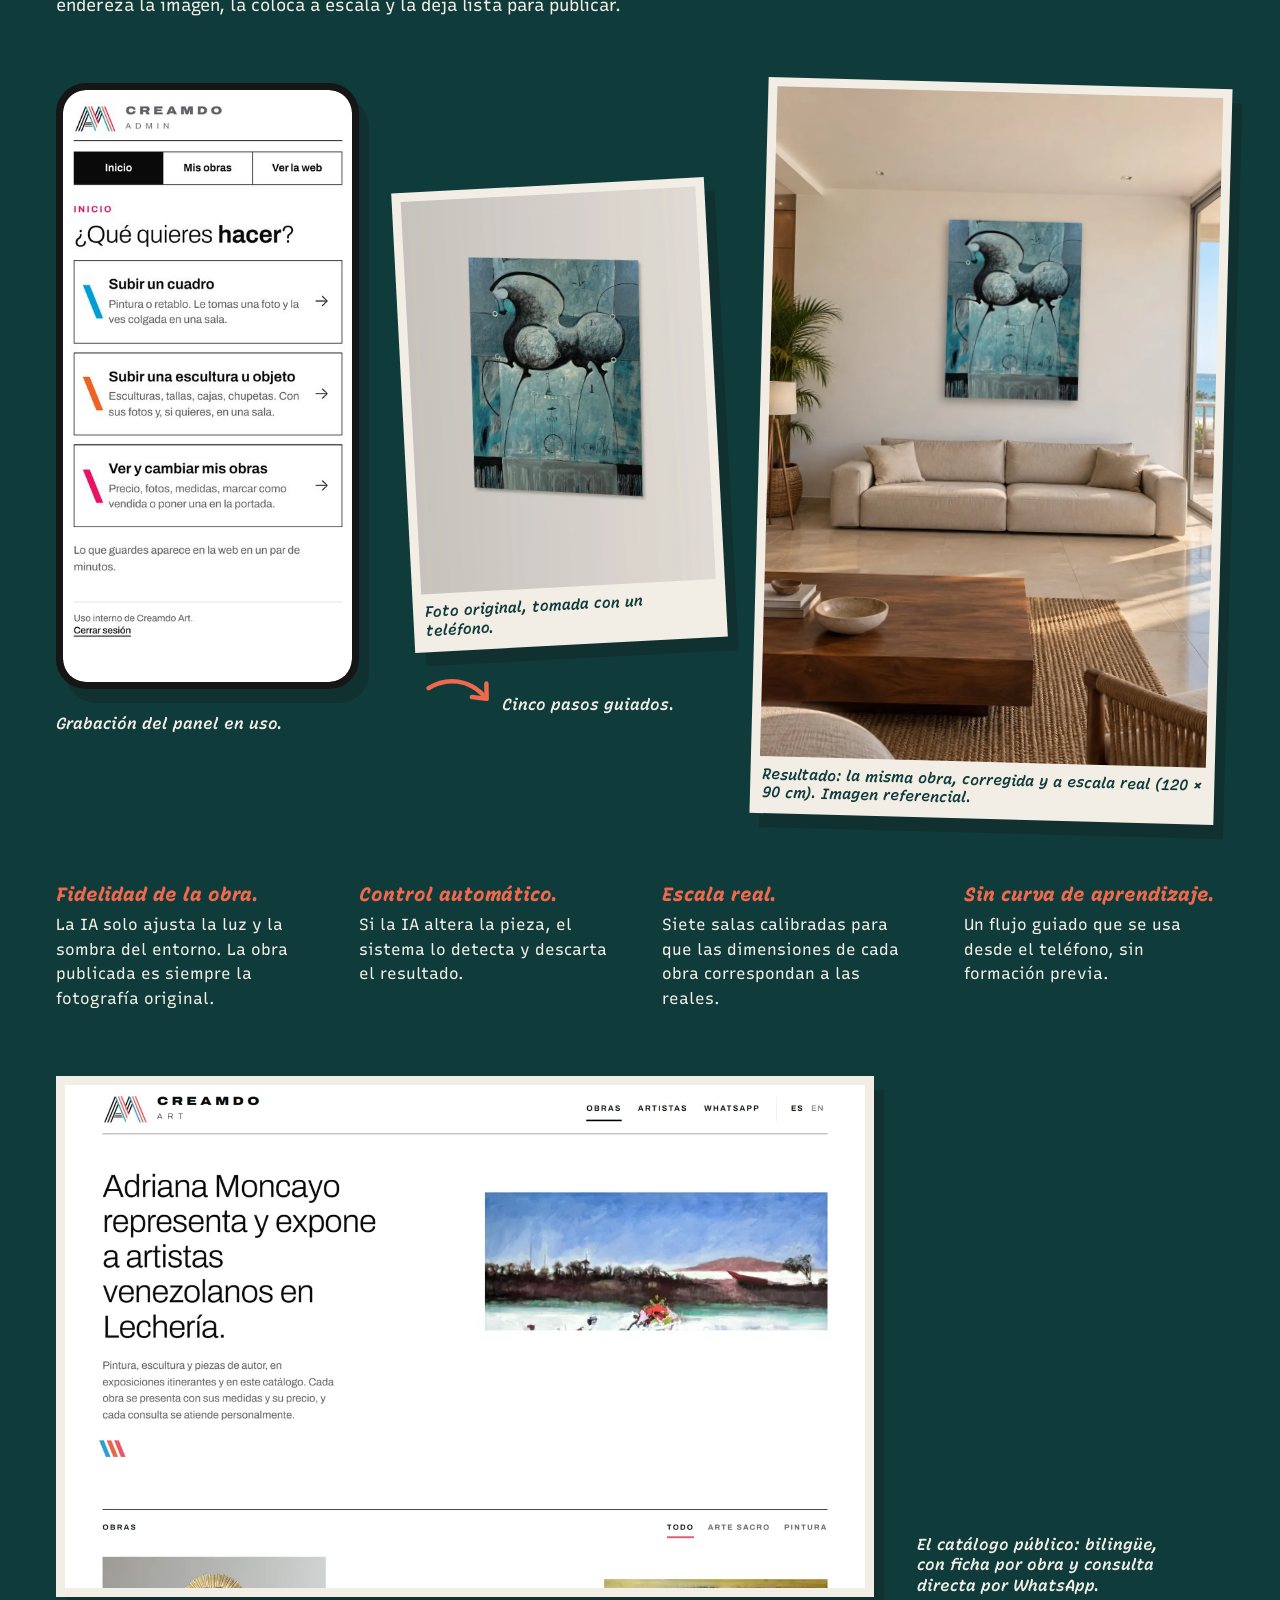
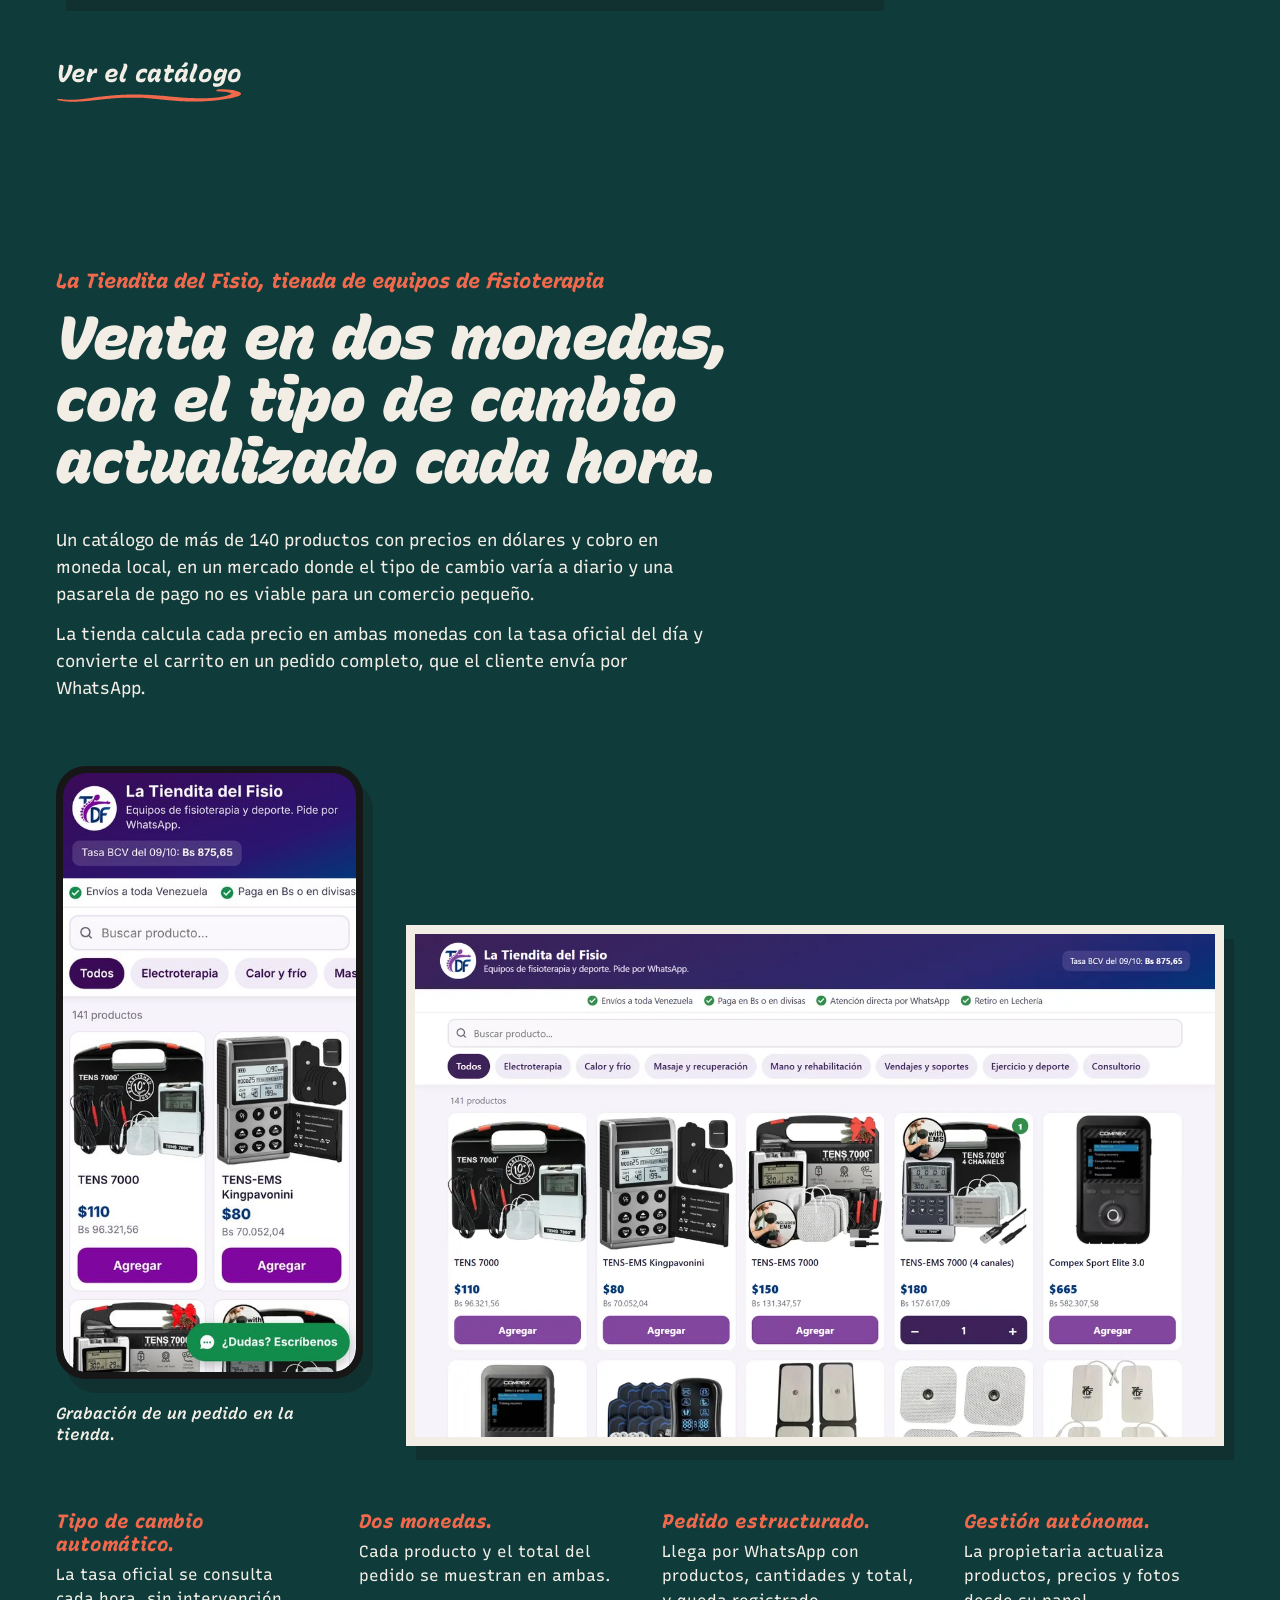
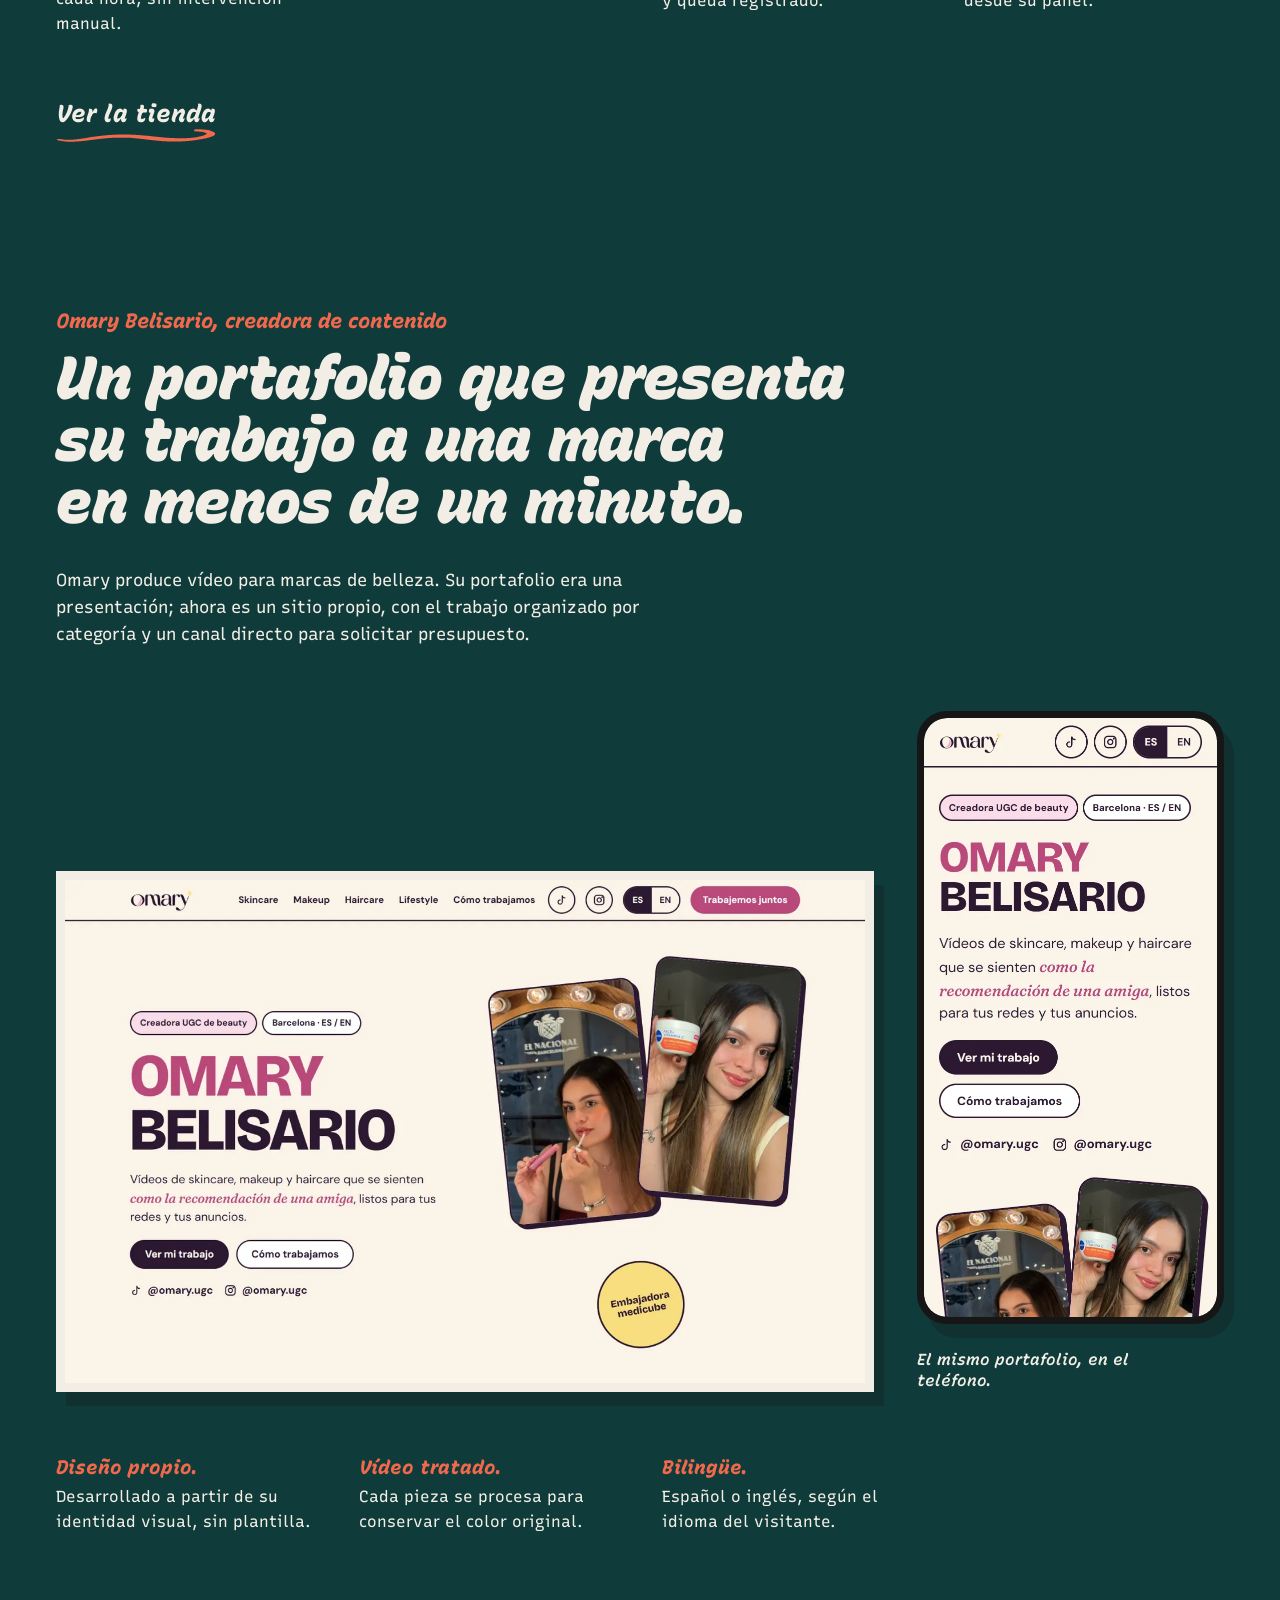
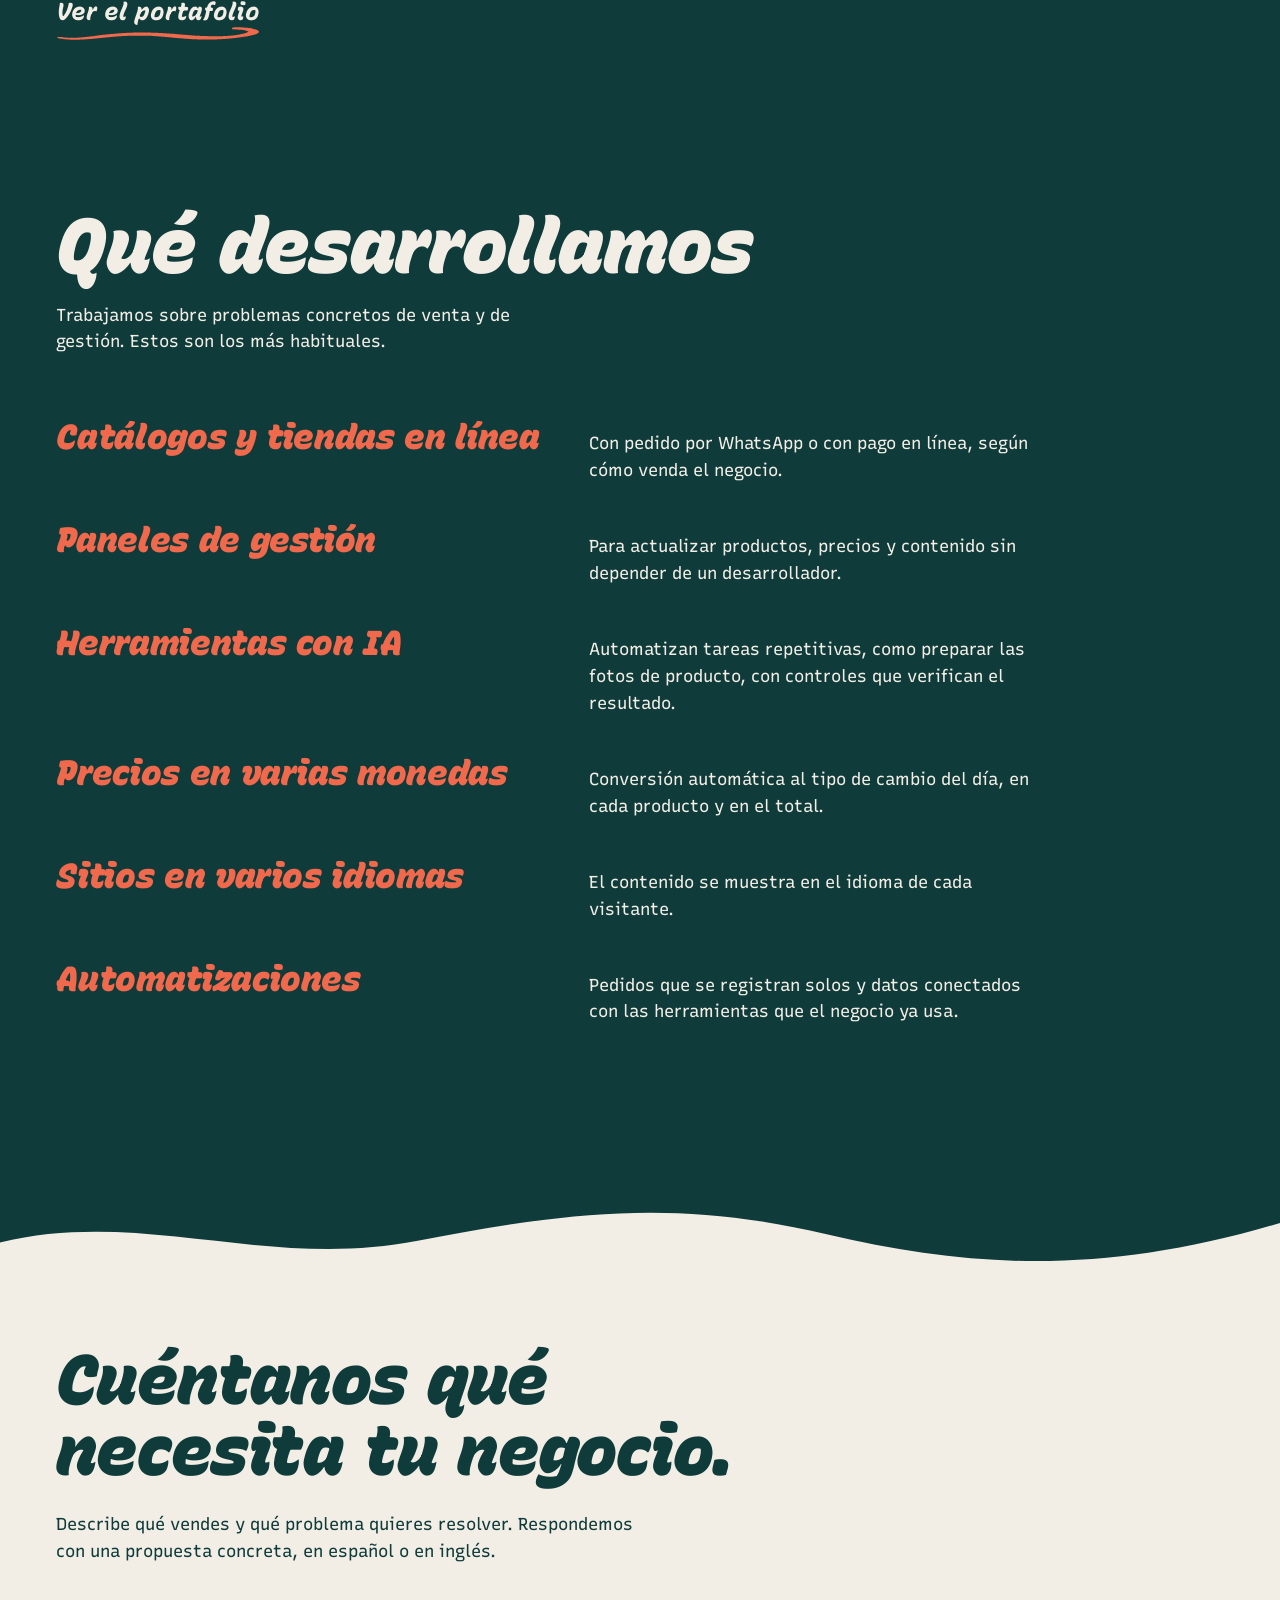
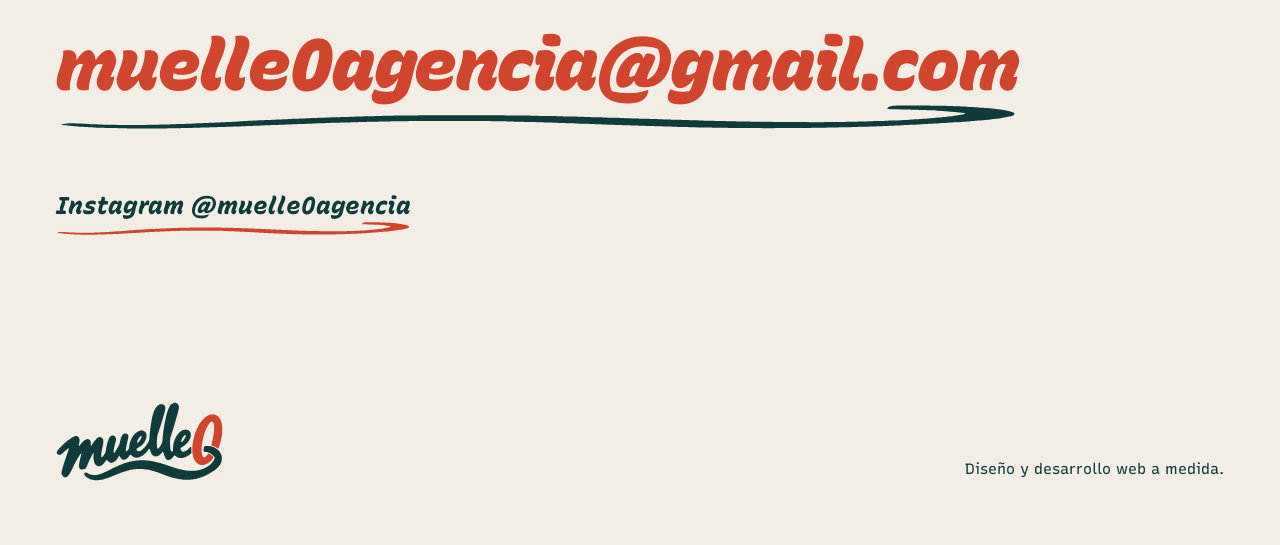
==== commit 8e9eb5f5: "Inglés en /en/ con hreflang, boya en coral y agua más fluida - Cada idioma tiene su dirección; el se" ====
--- a/index.html
+++ b/index.html
@@ -14,10 +14,14 @@
 <meta property="og:type" content="website">
 <meta property="og:url" content="https://muelle0.com/">
 <link rel="canonical" href="https://muelle0.com/">
+<link rel="alternate" hreflang="es" href="https://muelle0.com/">
+<link rel="alternate" hreflang="en" href="https://muelle0.com/en/">
+<link rel="alternate" hreflang="x-default" href="https://muelle0.com/">
+<meta property="og:locale" content="es_ES">
 <meta name="twitter:card" content="summary_large_image">
 <script type="application/ld+json">{"@context":"https://schema.org","@type":"ProfessionalService","name":"muelle0","url":"https://muelle0.com/","logo":"https://muelle0.com/marca/icono-180.png","image":"https://muelle0.com/marca/compartir.png","description":"Diseño y desarrollo de webs y herramientas a medida para negocios que venden en línea: catálogos, tiendas, paneles de gestión y automatizaciones con IA.","email":"muelle0agencia@gmail.com","sameAs":["https://www.instagram.com/muelle0agencia/"],"knowsLanguage":["es","en"]}</script>
 <link rel="preload" href="fuentes/recursive-brocha.woff2" as="font" type="font/woff2" crossorigin>
-<link rel="stylesheet" href="estilo.css?v=5">
+<link rel="stylesheet" href="estilo.css?v=6">
 </head>
 <body>
 <header class="cielo" id="inicio">
@@ -27,8 +31,8 @@
     <a class="sec opcional" href="#tuyo" data-i="nav.tuyo">Servicios</a>
     <a class="sec" href="#contacto" data-i="nav.contacto">Contacto</a>
     <div class="idioma" role="group" aria-label="Idioma / Language">
-      <button type="button" value="es" aria-pressed="true">ES</button>
-      <button type="button" value="en" aria-pressed="false">EN</button>
+      <a href="./" hreflang="es" lang="es" aria-current="true" aria-label="Español">ES</a>
+      <a href="en/" hreflang="en" lang="en" aria-label="English">EN</a>
     </div>
   </div>
   <div class="portada">
@@ -60,18 +64,18 @@
       </div>
       <div class="demo a">
         <div class="col-movil">
-          <figure class="movil"><video data-src="clips/creamdo-admin.mp4?v=5" poster="clips/creamdo-admin.jpg?v=5" muted loop playsinline preload="none" aria-label="Grabación del panel de Creamdo: se sube la foto de un cuadro, se marcan las esquinas, se escriben las medidas y aparece colgado en una sala"></video></figure>
+          <figure class="movil"><video data-src="clips/creamdo-admin.mp4?v=6" poster="clips/creamdo-admin.jpg?v=6" muted loop playsinline preload="none" aria-label="Grabación del panel de Creamdo: se sube la foto de un cuadro, se marcan las esquinas, se escriben las medidas y aparece colgado en una sala"></video></figure>
           <p class="nota" data-i="a.n1">Grabación del panel en uso.</p>
         </div>
         <div class="antes">
-          <figure class="papel foto"><img src="trabajos/creamdo-foto.webp?v=5" width="720" height="960" alt="Foto de un cuadro tomada con el teléfono, torcida y con la pared alrededor" loading="lazy"><figcaption data-i="a.c1">Foto original, tomada con un teléfono.</figcaption></figure>
+          <figure class="papel foto"><img src="trabajos/creamdo-foto.webp?v=6" width="720" height="960" alt="Foto de un cuadro tomada con el teléfono, torcida y con la pared alrededor" loading="lazy"><figcaption data-i="a.c1">Foto original, tomada con un teléfono.</figcaption></figure>
           <div class="paso"><svg class="flecha" viewBox="0 0 100 70" aria-hidden="true"><path d="M6 12 C 38 4, 72 18, 86 54"/><path d="M66 46 L 87 56 L 94 33"/></svg><p class="nota" data-i="a.n2">Cinco pasos guiados.</p></div>
         </div>
-        <figure class="papel sala"><img src="trabajos/creamdo-sala.webp?v=5" width="900" height="1350" alt="El mismo cuadro, enderezado y colgado a escala sobre un sofá en una sala con vista al mar" loading="lazy"><figcaption data-i="a.c2">Resultado: la misma obra, corregida y a escala real (120 × 90 cm). Imagen referencial.</figcaption></figure>
+        <figure class="papel sala"><img src="trabajos/creamdo-sala.webp?v=6" width="900" height="1350" alt="El mismo cuadro, enderezado y colgado a escala sobre un sofá en una sala con vista al mar" loading="lazy"><figcaption data-i="a.c2">Resultado: la misma obra, corregida y a escala real (120 × 90 cm). Imagen referencial.</figcaption></figure>
       </div>
       <ul class="puntos"><li><p data-i="a.e1"><b>Fidelidad de la obra.</b> La IA solo ajusta la luz y la sombra del entorno. La obra publicada es siempre la fotografía original.</p></li><li><p data-i="a.e2"><b>Control automático.</b> Si la IA altera la pieza, el sistema lo detecta y descarta el resultado.</p></li><li><p data-i="a.e3"><b>Escala real.</b> Siete salas calibradas para que las dimensiones de cada obra correspondan a las reales.</p></li><li><p data-i="a.e4"><b>Sin curva de aprendizaje.</b> Un flujo guiado que se usa desde el teléfono, sin formación previa.</p></li></ul>
       <div class="demo solo pantallas">
-        <div class="lienzo"><img src="trabajos/creamdo-pc.webp?v=5" width="1400" height="3970" alt="Recorrido por la web de Creamdo Art: portada, obras con medidas y precio, y servicios" loading="lazy" decoding="async"></div>
+        <div class="lienzo"><img src="trabajos/creamdo-pc.webp?v=6" width="1400" height="3970" alt="Recorrido por la web de Creamdo Art: portada, obras con medidas y precio, y servicios" loading="lazy" decoding="async"></div>
         <p class="nota" data-i="a.w">El catálogo público: bilingüe, con ficha por obra y consulta directa por WhatsApp.</p>
       </div>
       <p class="cierre"><a class="ola-enlace" href="https://gforero1.github.io/creamdo/" target="_blank" rel="noopener" data-i="a.ver">Ver el catálogo</a></p>
@@ -86,10 +90,10 @@
       </div>
       <div class="demo b pantallas">
         <div class="col-movil">
-          <figure class="movil"><video data-src="clips/fisio-pedido.mp4?v=5" poster="clips/fisio-pedido.jpg?v=5" muted loop playsinline preload="none" aria-label="Grabación de un pedido en La Tiendita del Fisio: se añaden tres productos y se abre el pedido con el total en dólares y en moneda local"></video></figure>
+          <figure class="movil"><video data-src="clips/fisio-pedido.mp4?v=6" poster="clips/fisio-pedido.jpg?v=6" muted loop playsinline preload="none" aria-label="Grabación de un pedido en La Tiendita del Fisio: se añaden tres productos y se abre el pedido con el total en dólares y en moneda local"></video></figure>
           <p class="nota" data-i="b.n0">Grabación de un pedido en la tienda.</p>
         </div>
-        <div class="lienzo"><img src="trabajos/fisio-pc.webp?v=5" width="1400" height="3315" alt="Recorrido por La Tiendita del Fisio: buscador, categorías y productos con precio en dos monedas" loading="lazy" decoding="async"></div>
+        <div class="lienzo"><img src="trabajos/fisio-pc.webp?v=6" width="1400" height="3315" alt="Recorrido por La Tiendita del Fisio: buscador, categorías y productos con precio en dos monedas" loading="lazy" decoding="async"></div>
       </div>
       <ul class="puntos"><li><p data-i="b.n1"><b>Tipo de cambio automático.</b> La tasa oficial se consulta cada hora, sin intervención manual.</p></li><li><p data-i="b.n2"><b>Dos monedas.</b> Cada producto y el total del pedido se muestran en ambas.</p></li><li><p data-i="b.n3"><b>Pedido estructurado.</b> Llega por WhatsApp con productos, cantidades y total, y queda registrado.</p></li><li><p data-i="b.n4"><b>Gestión autónoma.</b> La propietaria actualiza productos, precios y fotos desde su panel.</p></li></ul>
       <p class="cierre"><a class="ola-enlace" href="https://gforero1.github.io/latienditadelfisio/" target="_blank" rel="noopener" data-i="b.ver">Ver la tienda</a></p>
@@ -102,9 +106,9 @@
         <p data-i="c.p1">Omary produce vídeo para marcas de belleza. Su portafolio era una presentación; ahora es un sitio propio, con el trabajo organizado por categoría y un canal directo para solicitar presupuesto.</p>
       </div>
       <div class="demo c pantallas">
-        <div class="lienzo"><img src="trabajos/omary-pc.webp?v=5" width="1400" height="3971" alt="Recorrido por el portafolio de Omary Belisario en escritorio: portada, sobre mí y vídeos por categoría" loading="lazy" decoding="async"></div>
+        <div class="lienzo"><img src="trabajos/omary-pc.webp?v=6" width="1400" height="3971" alt="Recorrido por el portafolio de Omary Belisario en escritorio: portada, sobre mí y vídeos por categoría" loading="lazy" decoding="async"></div>
         <div class="col-movil">
-          <figure class="movil"><div class="lienzo"><img src="trabajos/omary-movil.webp?v=5" width="585" height="5447" alt="Recorrido por el portafolio de Omary Belisario en un teléfono" loading="lazy" decoding="async"></div></figure>
+          <figure class="movil"><div class="lienzo"><img src="trabajos/omary-movil.webp?v=6" width="585" height="5447" alt="Recorrido por el portafolio de Omary Belisario en un teléfono" loading="lazy" decoding="async"></div></figure>
           <p class="nota" data-i="c.n0">El mismo portafolio, en el teléfono.</p>
         </div>
       </div>
@@ -140,6 +144,6 @@
     </footer>
   </section>
 </main>
-<script src="muelle.js?v=5" defer></script>
+<script src="muelle.js?v=6" defer></script>
 </body>
 </html>
--- a/estilo.css
+++ b/estilo.css
@@ -49,8 +49,8 @@
 .barra .sec{font-weight:500;font-size:16px;text-decoration:none;padding:10px 0}
 .barra .sec:hover{text-decoration:underline;text-decoration-thickness:2px;text-underline-offset:5px;text-decoration-color:var(--minio)}
 .idioma{display:flex;gap:2px}
-.idioma button{font:700 14px/1 var(--texto);min-width:42px;min-height:40px;background:none;border:2px solid transparent;border-radius:99px;color:inherit;cursor:pointer;padding:0 10px}
-.idioma button[aria-pressed="true"]{border-color:var(--verde)}
+.idioma a{font:700 14px/1 var(--texto);min-width:42px;min-height:40px;display:grid;place-items:center;text-decoration:none;background:none;border:2px solid transparent;border-radius:99px;color:inherit;cursor:pointer;padding:0 10px}
+.idioma a[aria-current="true"]{border-color:var(--verde)}
 
 .portada{display:grid;grid-template-columns:minmax(0,1.25fr) minmax(0,1fr);gap:clamp(24px,5vw,90px);align-items:center;padding:clamp(6px,2vh,26px) var(--margen) 0;position:relative;z-index:3}
 .logo-grande{width:min(100%,760px);transform:rotate(-2deg)}
@@ -75,7 +75,7 @@
 .flotador{position:absolute;left:0;top:0;width:var(--t,90px);padding:0;border:0;background:none;cursor:grab;touch-action:none;z-index:4;will-change:transform;-webkit-tap-highlight-color:transparent}
 .flotador:active{cursor:grabbing}
 .flotador svg{width:100%;pointer-events:none}
-.flotador path{fill:var(--minio)} /* el mismo rojo que el 0 del logo: es esa pieza, caída al agua */
+.flotador path{fill:var(--coral)}
 .pista{position:absolute;left:0;top:0;z-index:4;white-space:nowrap;font:700 17px/1 var(--brocha);color:var(--verde);pointer-events:none;transition:opacity .4s}
 .pista.fuera{opacity:0}
 .pausa{position:absolute;right:var(--margen);bottom:6px;z-index:4;min-height:40px;background:none;border:0;color:var(--crema);font:500 14px/1 var(--texto);text-decoration:underline;text-underline-offset:4px;opacity:.8;cursor:pointer;padding:0}
@@ -108,7 +108,8 @@
 
 /* Captura de escritorio: recta, con marco de papel */
 .lienzo{position:relative;overflow:hidden;aspect-ratio:16/10.2;background:#fff;border:9px solid var(--crema);box-shadow:var(--sombra)}
-.lienzo img{width:100%;will-change:transform}
+.lienzo img{width:100%}
+.viva .lienzo img{will-change:transform} /* la capa solo existe mientras la captura está en pantalla */
 @media (prefers-reduced-motion:no-preference){
   .lienzo img{animation:recorre var(--seg,30s) cubic-bezier(.45,0,.55,1) infinite alternate;animation-play-state:paused}
   .viva .lienzo img{animation-play-state:running}
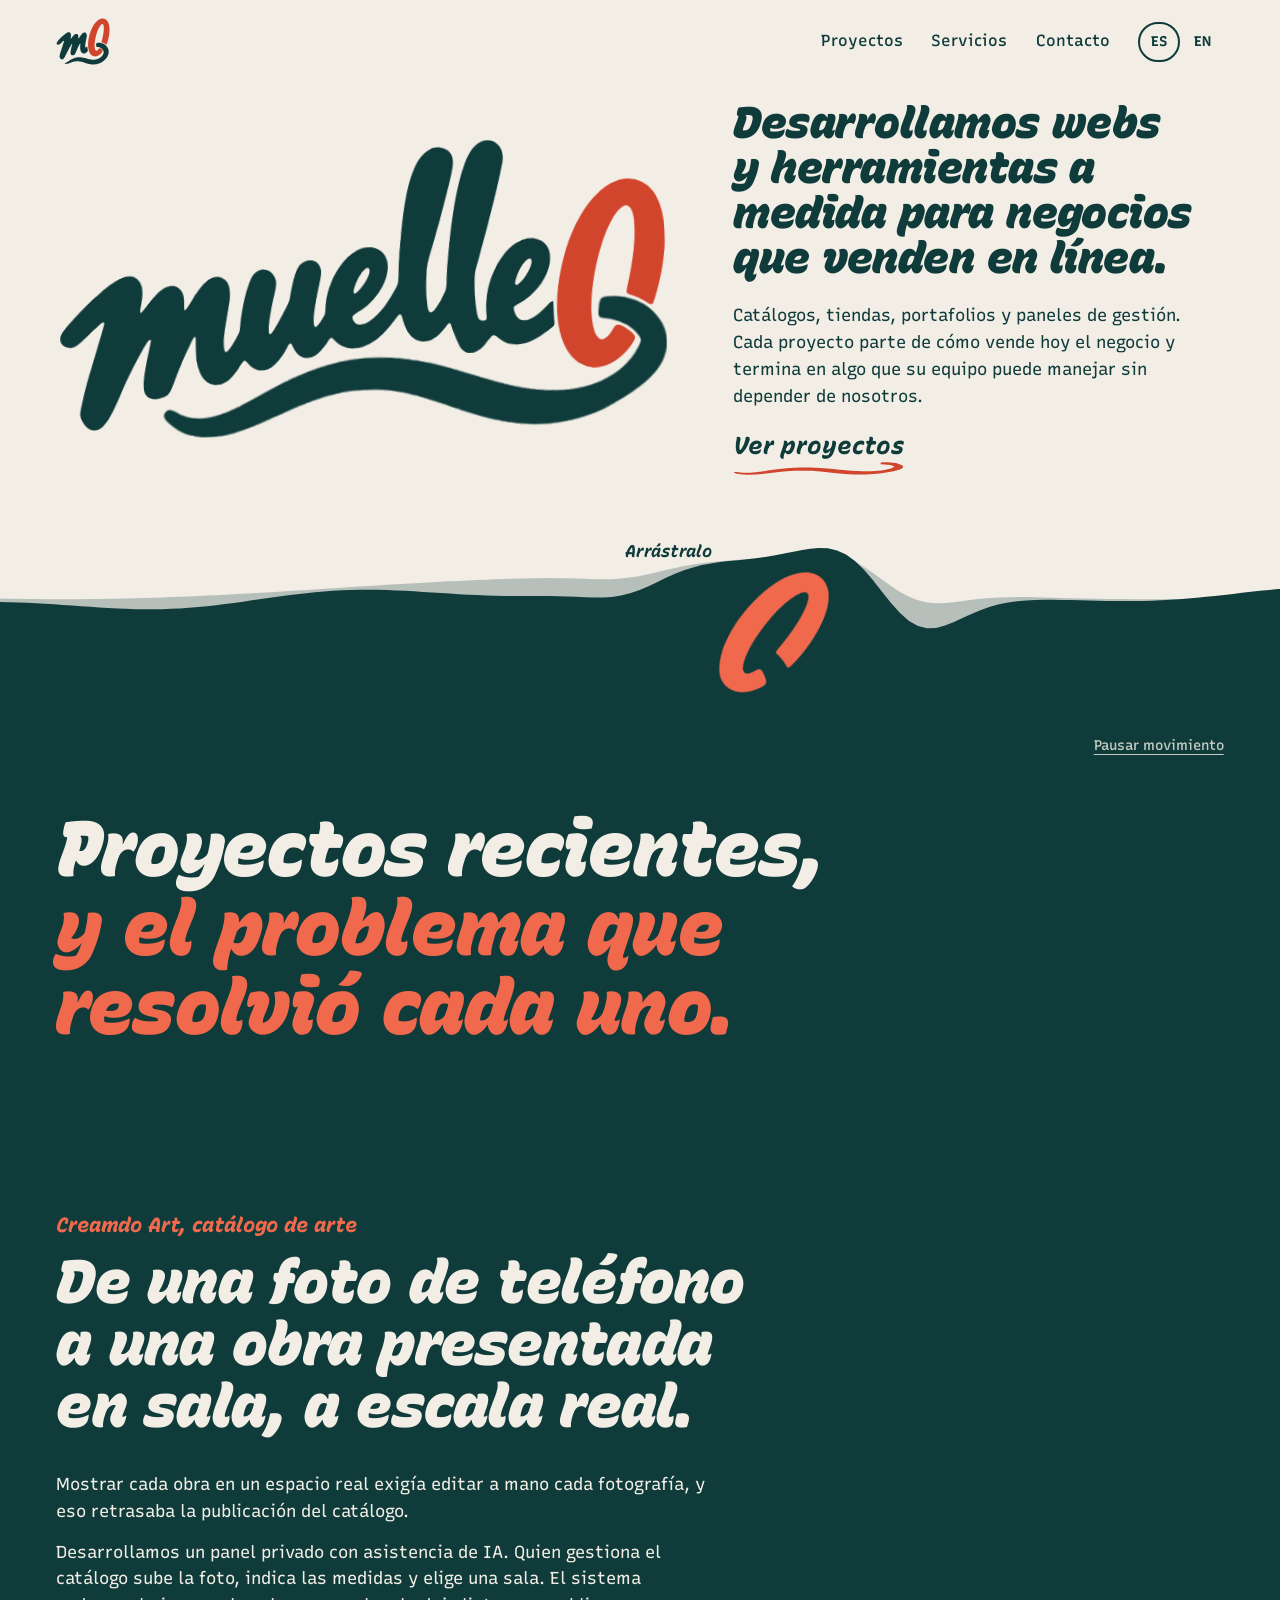
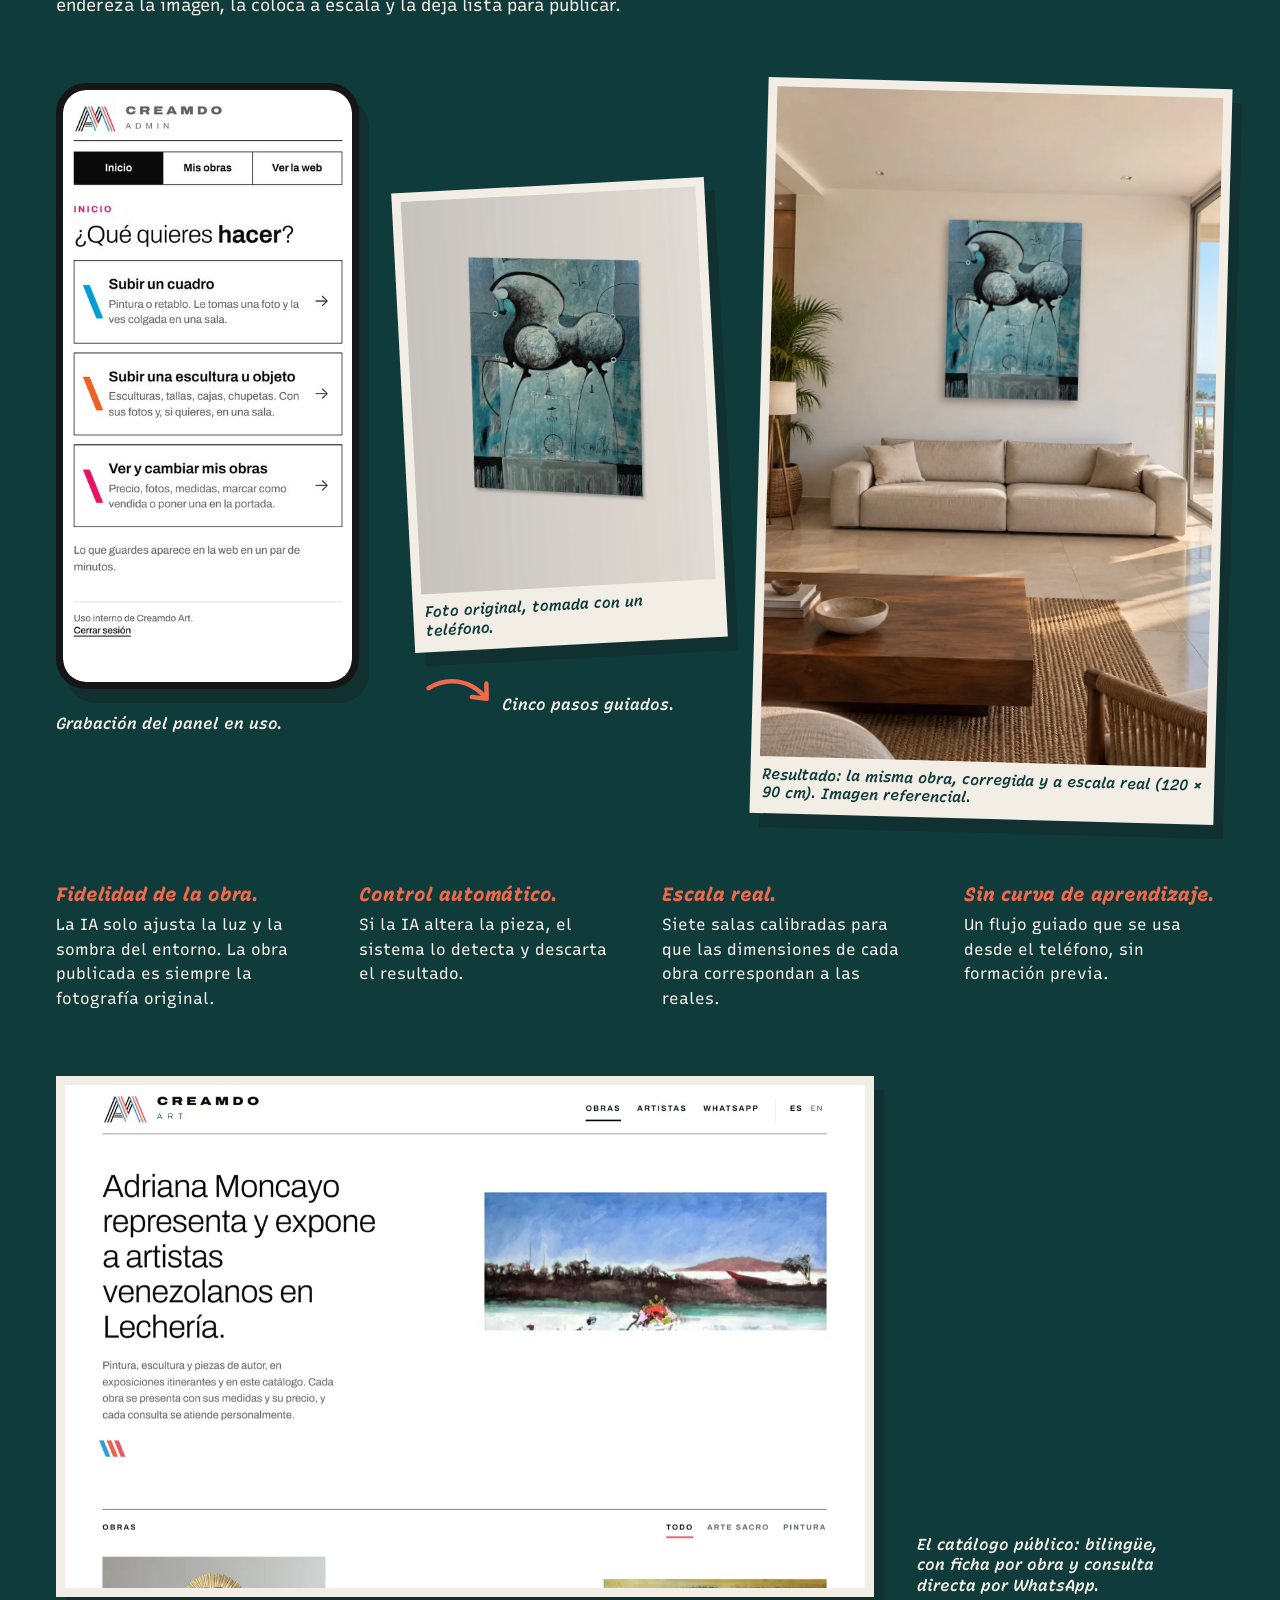
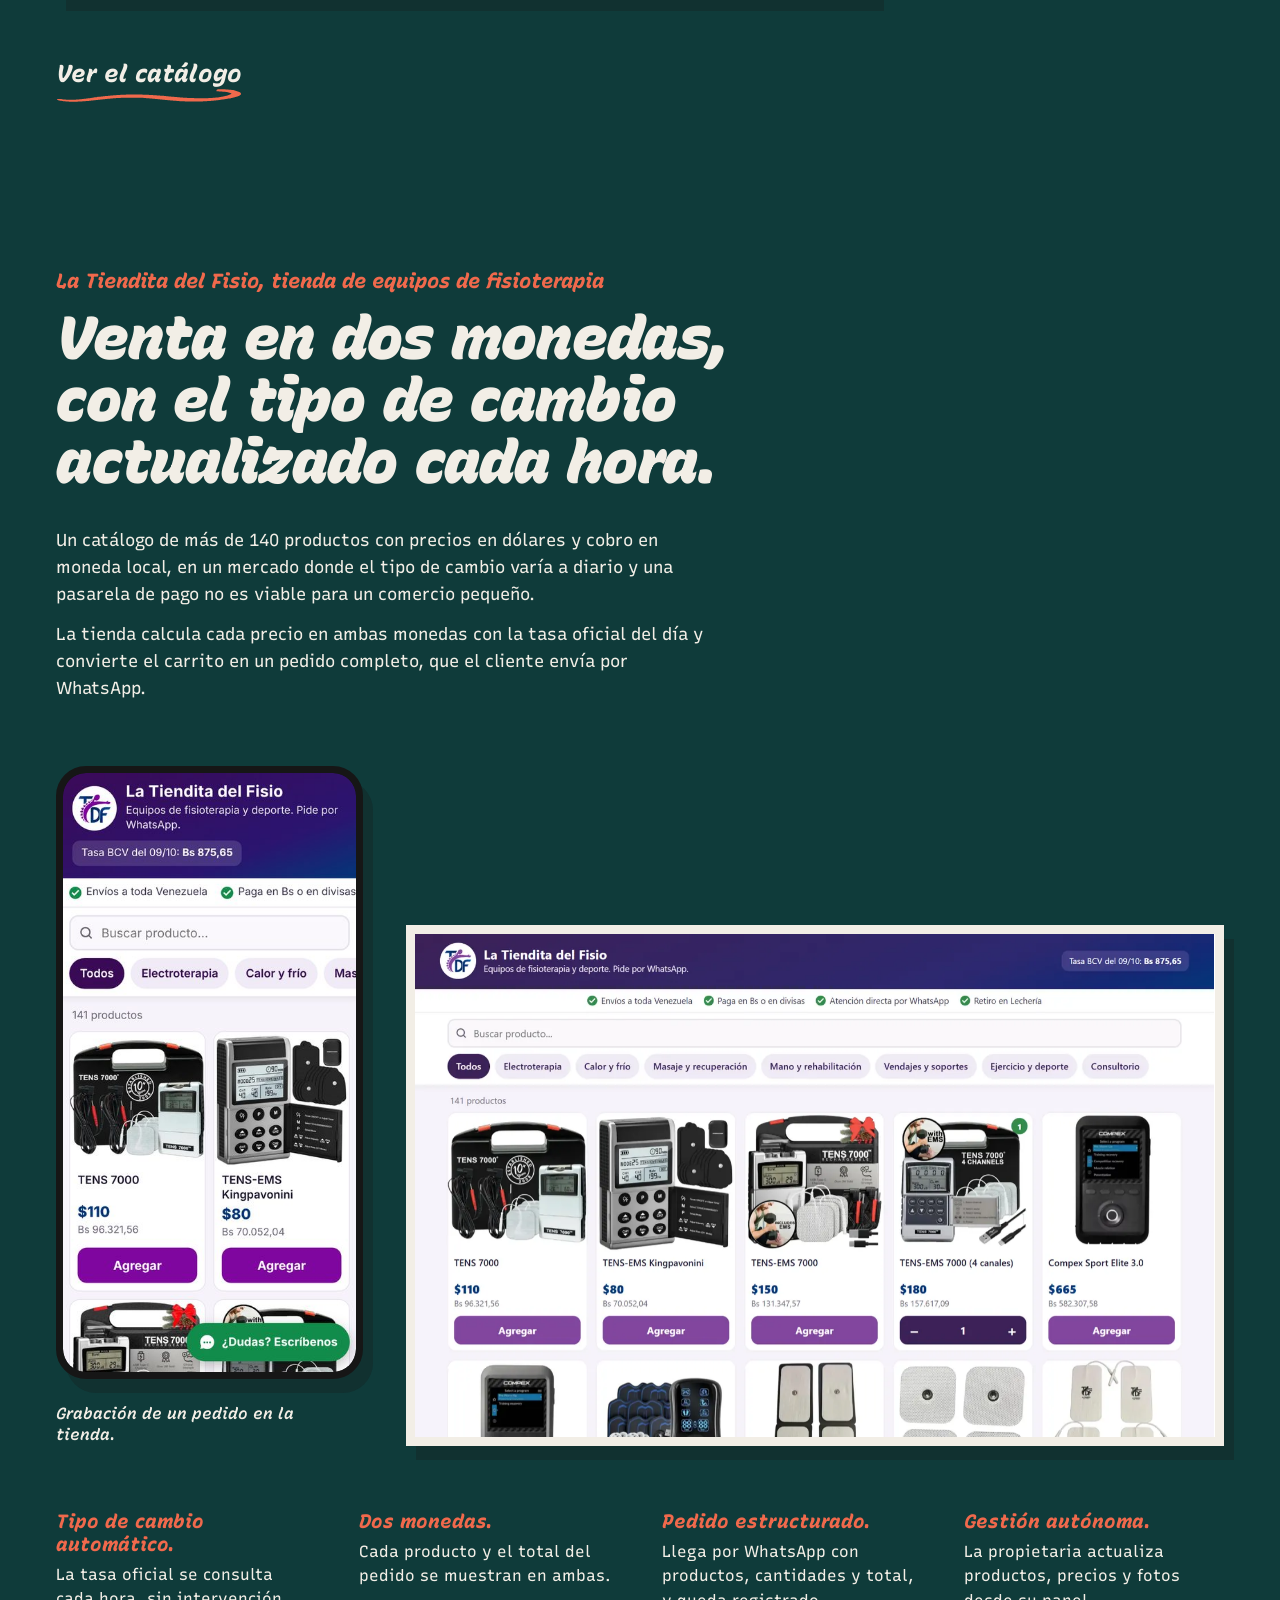
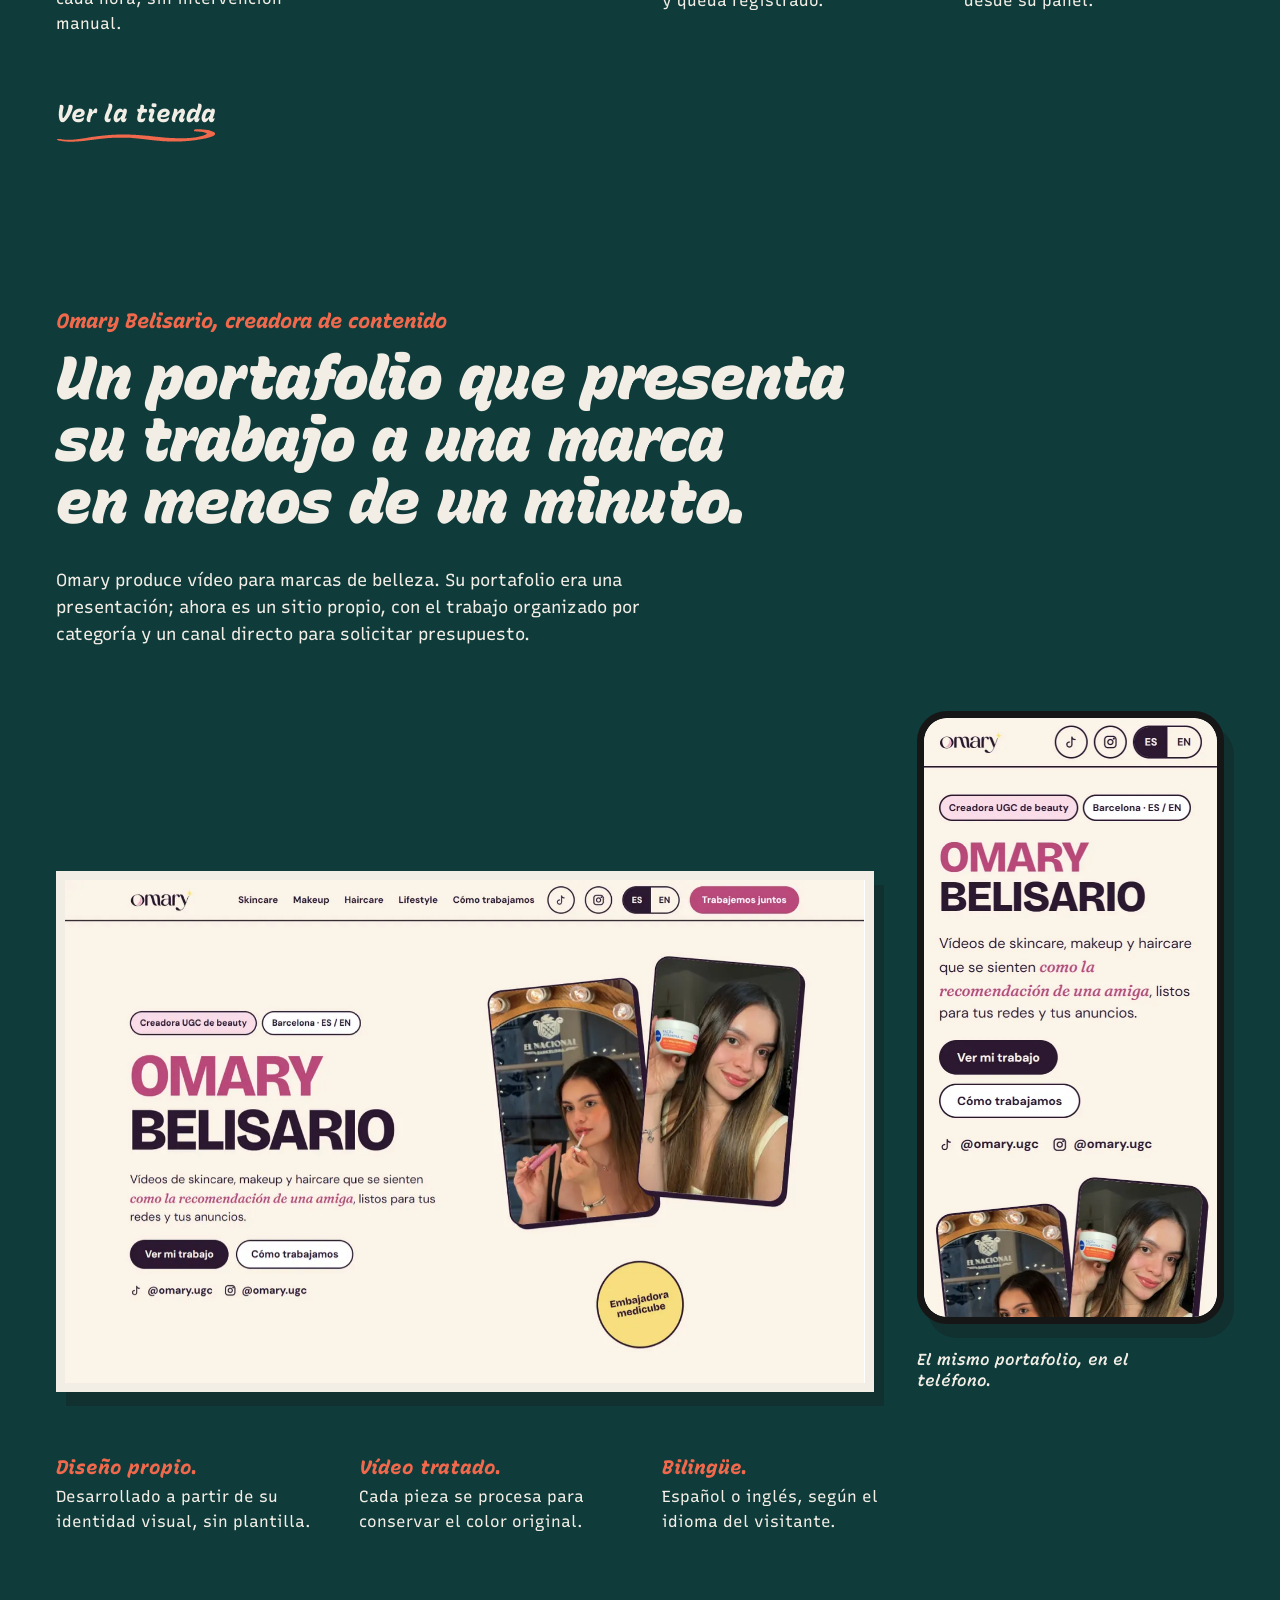
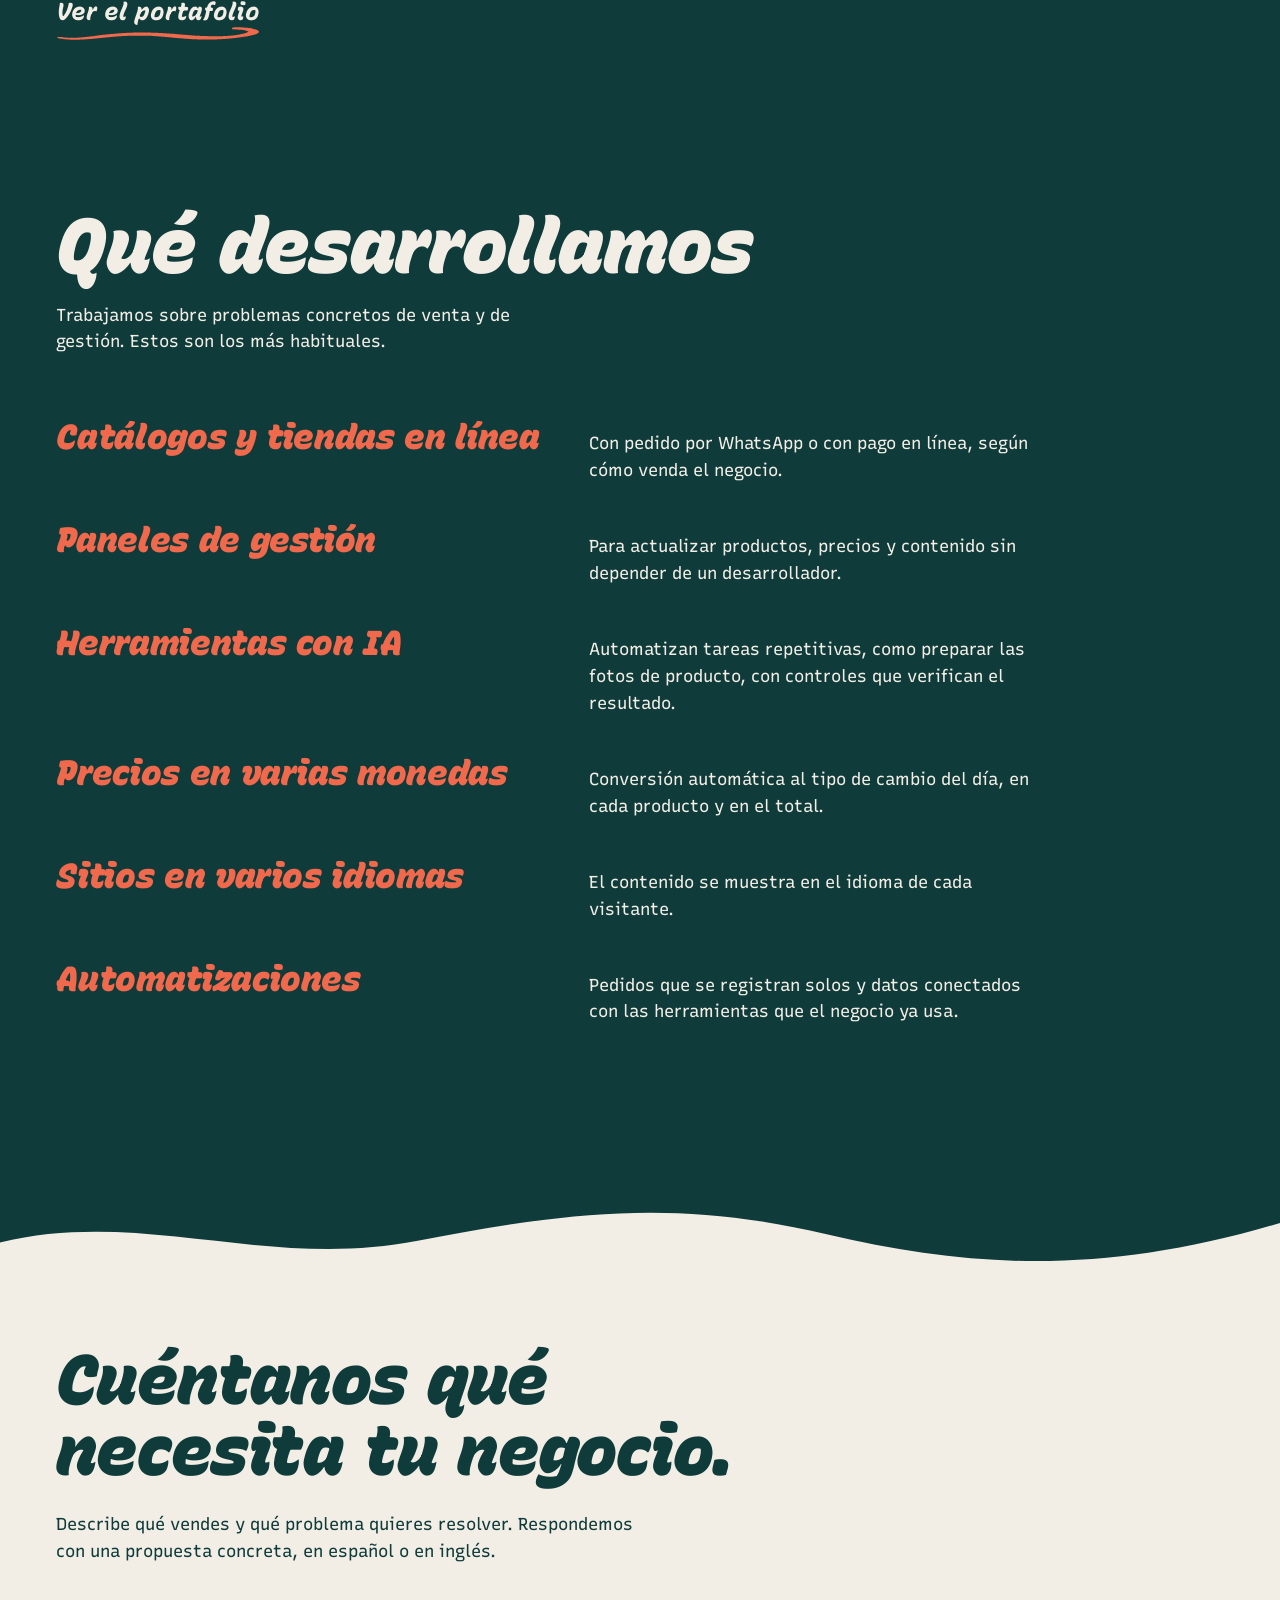
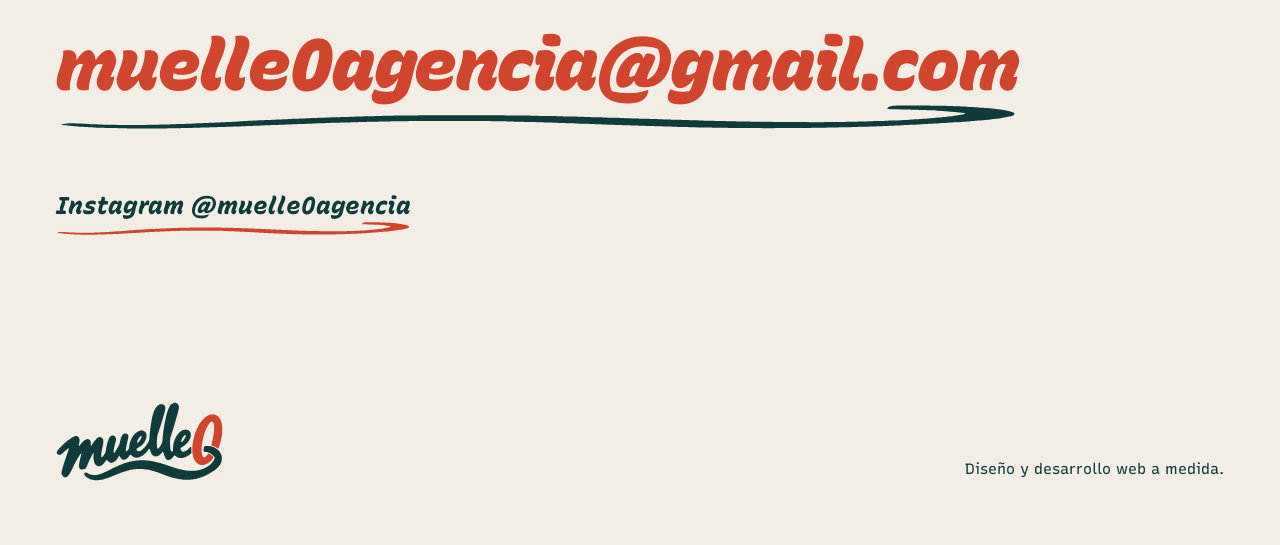
==== commit 6957bcf8: "Capturas: vuelven a moverse siempre que se ven, y arrancan sin espera Co-Authored-By: Claude Opus 5." ====
--- a/index.html
+++ b/index.html
@@ -21,7 +21,7 @@
 <meta name="twitter:card" content="summary_large_image">
 <script type="application/ld+json">{"@context":"https://schema.org","@type":"ProfessionalService","name":"muelle0","url":"https://muelle0.com/","logo":"https://muelle0.com/marca/icono-180.png","image":"https://muelle0.com/marca/compartir.png","description":"Diseño y desarrollo de webs y herramientas a medida para negocios que venden en línea: catálogos, tiendas, paneles de gestión y automatizaciones con IA.","email":"muelle0agencia@gmail.com","sameAs":["https://www.instagram.com/muelle0agencia/"],"knowsLanguage":["es","en"]}</script>
 <link rel="preload" href="fuentes/recursive-brocha.woff2" as="font" type="font/woff2" crossorigin>
-<link rel="stylesheet" href="estilo.css?v=6">
+<link rel="stylesheet" href="estilo.css?v=7">
 </head>
 <body>
 <header class="cielo" id="inicio">
@@ -64,18 +64,18 @@
       </div>
       <div class="demo a">
         <div class="col-movil">
-          <figure class="movil"><video data-src="clips/creamdo-admin.mp4?v=6" poster="clips/creamdo-admin.jpg?v=6" muted loop playsinline preload="none" aria-label="Grabación del panel de Creamdo: se sube la foto de un cuadro, se marcan las esquinas, se escriben las medidas y aparece colgado en una sala"></video></figure>
+          <figure class="movil"><video data-src="clips/creamdo-admin.mp4?v=7" poster="clips/creamdo-admin.jpg?v=7" muted loop playsinline preload="none" aria-label="Grabación del panel de Creamdo: se sube la foto de un cuadro, se marcan las esquinas, se escriben las medidas y aparece colgado en una sala"></video></figure>
           <p class="nota" data-i="a.n1">Grabación del panel en uso.</p>
         </div>
         <div class="antes">
-          <figure class="papel foto"><img src="trabajos/creamdo-foto.webp?v=6" width="720" height="960" alt="Foto de un cuadro tomada con el teléfono, torcida y con la pared alrededor" loading="lazy"><figcaption data-i="a.c1">Foto original, tomada con un teléfono.</figcaption></figure>
+          <figure class="papel foto"><img src="trabajos/creamdo-foto.webp?v=7" width="720" height="960" alt="Foto de un cuadro tomada con el teléfono, torcida y con la pared alrededor" loading="lazy"><figcaption data-i="a.c1">Foto original, tomada con un teléfono.</figcaption></figure>
           <div class="paso"><svg class="flecha" viewBox="0 0 100 70" aria-hidden="true"><path d="M6 12 C 38 4, 72 18, 86 54"/><path d="M66 46 L 87 56 L 94 33"/></svg><p class="nota" data-i="a.n2">Cinco pasos guiados.</p></div>
         </div>
-        <figure class="papel sala"><img src="trabajos/creamdo-sala.webp?v=6" width="900" height="1350" alt="El mismo cuadro, enderezado y colgado a escala sobre un sofá en una sala con vista al mar" loading="lazy"><figcaption data-i="a.c2">Resultado: la misma obra, corregida y a escala real (120 × 90 cm). Imagen referencial.</figcaption></figure>
+        <figure class="papel sala"><img src="trabajos/creamdo-sala.webp?v=7" width="900" height="1350" alt="El mismo cuadro, enderezado y colgado a escala sobre un sofá en una sala con vista al mar" loading="lazy"><figcaption data-i="a.c2">Resultado: la misma obra, corregida y a escala real (120 × 90 cm). Imagen referencial.</figcaption></figure>
       </div>
       <ul class="puntos"><li><p data-i="a.e1"><b>Fidelidad de la obra.</b> La IA solo ajusta la luz y la sombra del entorno. La obra publicada es siempre la fotografía original.</p></li><li><p data-i="a.e2"><b>Control automático.</b> Si la IA altera la pieza, el sistema lo detecta y descarta el resultado.</p></li><li><p data-i="a.e3"><b>Escala real.</b> Siete salas calibradas para que las dimensiones de cada obra correspondan a las reales.</p></li><li><p data-i="a.e4"><b>Sin curva de aprendizaje.</b> Un flujo guiado que se usa desde el teléfono, sin formación previa.</p></li></ul>
       <div class="demo solo pantallas">
-        <div class="lienzo"><img src="trabajos/creamdo-pc.webp?v=6" width="1400" height="3970" alt="Recorrido por la web de Creamdo Art: portada, obras con medidas y precio, y servicios" loading="lazy" decoding="async"></div>
+        <div class="lienzo"><img src="trabajos/creamdo-pc.webp?v=7" width="1400" height="3970" alt="Recorrido por la web de Creamdo Art: portada, obras con medidas y precio, y servicios" loading="lazy" decoding="async"></div>
         <p class="nota" data-i="a.w">El catálogo público: bilingüe, con ficha por obra y consulta directa por WhatsApp.</p>
       </div>
       <p class="cierre"><a class="ola-enlace" href="https://gforero1.github.io/creamdo/" target="_blank" rel="noopener" data-i="a.ver">Ver el catálogo</a></p>
@@ -90,10 +90,10 @@
       </div>
       <div class="demo b pantallas">
         <div class="col-movil">
-          <figure class="movil"><video data-src="clips/fisio-pedido.mp4?v=6" poster="clips/fisio-pedido.jpg?v=6" muted loop playsinline preload="none" aria-label="Grabación de un pedido en La Tiendita del Fisio: se añaden tres productos y se abre el pedido con el total en dólares y en moneda local"></video></figure>
+          <figure class="movil"><video data-src="clips/fisio-pedido.mp4?v=7" poster="clips/fisio-pedido.jpg?v=7" muted loop playsinline preload="none" aria-label="Grabación de un pedido en La Tiendita del Fisio: se añaden tres productos y se abre el pedido con el total en dólares y en moneda local"></video></figure>
           <p class="nota" data-i="b.n0">Grabación de un pedido en la tienda.</p>
         </div>
-        <div class="lienzo"><img src="trabajos/fisio-pc.webp?v=6" width="1400" height="3315" alt="Recorrido por La Tiendita del Fisio: buscador, categorías y productos con precio en dos monedas" loading="lazy" decoding="async"></div>
+        <div class="lienzo"><img src="trabajos/fisio-pc.webp?v=7" width="1400" height="3315" alt="Recorrido por La Tiendita del Fisio: buscador, categorías y productos con precio en dos monedas" loading="lazy" decoding="async"></div>
       </div>
       <ul class="puntos"><li><p data-i="b.n1"><b>Tipo de cambio automático.</b> La tasa oficial se consulta cada hora, sin intervención manual.</p></li><li><p data-i="b.n2"><b>Dos monedas.</b> Cada producto y el total del pedido se muestran en ambas.</p></li><li><p data-i="b.n3"><b>Pedido estructurado.</b> Llega por WhatsApp con productos, cantidades y total, y queda registrado.</p></li><li><p data-i="b.n4"><b>Gestión autónoma.</b> La propietaria actualiza productos, precios y fotos desde su panel.</p></li></ul>
       <p class="cierre"><a class="ola-enlace" href="https://gforero1.github.io/latienditadelfisio/" target="_blank" rel="noopener" data-i="b.ver">Ver la tienda</a></p>
@@ -106,9 +106,9 @@
         <p data-i="c.p1">Omary produce vídeo para marcas de belleza. Su portafolio era una presentación; ahora es un sitio propio, con el trabajo organizado por categoría y un canal directo para solicitar presupuesto.</p>
       </div>
       <div class="demo c pantallas">
-        <div class="lienzo"><img src="trabajos/omary-pc.webp?v=6" width="1400" height="3971" alt="Recorrido por el portafolio de Omary Belisario en escritorio: portada, sobre mí y vídeos por categoría" loading="lazy" decoding="async"></div>
+        <div class="lienzo"><img src="trabajos/omary-pc.webp?v=7" width="1400" height="3971" alt="Recorrido por el portafolio de Omary Belisario en escritorio: portada, sobre mí y vídeos por categoría" loading="lazy" decoding="async"></div>
         <div class="col-movil">
-          <figure class="movil"><div class="lienzo"><img src="trabajos/omary-movil.webp?v=6" width="585" height="5447" alt="Recorrido por el portafolio de Omary Belisario en un teléfono" loading="lazy" decoding="async"></div></figure>
+          <figure class="movil"><div class="lienzo"><img src="trabajos/omary-movil.webp?v=7" width="585" height="5447" alt="Recorrido por el portafolio de Omary Belisario en un teléfono" loading="lazy" decoding="async"></div></figure>
           <p class="nota" data-i="c.n0">El mismo portafolio, en el teléfono.</p>
         </div>
       </div>
@@ -144,6 +144,6 @@
     </footer>
   </section>
 </main>
-<script src="muelle.js?v=6" defer></script>
+<script src="muelle.js?v=7" defer></script>
 </body>
 </html>
--- a/estilo.css
+++ b/estilo.css
@@ -108,14 +108,13 @@
 
 /* Captura de escritorio: recta, con marco de papel */
 .lienzo{position:relative;overflow:hidden;aspect-ratio:16/10.2;background:#fff;border:9px solid var(--crema);box-shadow:var(--sombra)}
-.lienzo img{width:100%}
-.viva .lienzo img{will-change:transform} /* la capa solo existe mientras la captura está en pantalla */
+.lienzo img{width:100%;will-change:transform}
 @media (prefers-reduced-motion:no-preference){
-  .lienzo img{animation:recorre var(--seg,30s) cubic-bezier(.45,0,.55,1) infinite alternate;animation-play-state:paused}
+  .lienzo img{animation:recorre var(--seg,30s) linear infinite alternate;animation-play-state:paused}
   .viva .lienzo img{animation-play-state:running}
   .quieto .lienzo img{animation-play-state:paused}
 }
-@keyframes recorre{from{transform:translateY(0)}to{transform:translateY(calc(-100% + var(--alto,300px)))}}
+@keyframes recorre{0%,2%{transform:translateY(0)}98%,100%{transform:translateY(calc(-100% + var(--alto,300px)))}}
 
 /* Papel: fotos sueltas, las únicas piezas inclinadas */
 .papel{background:var(--crema);padding:9px 9px 0;box-shadow:var(--sombra)}
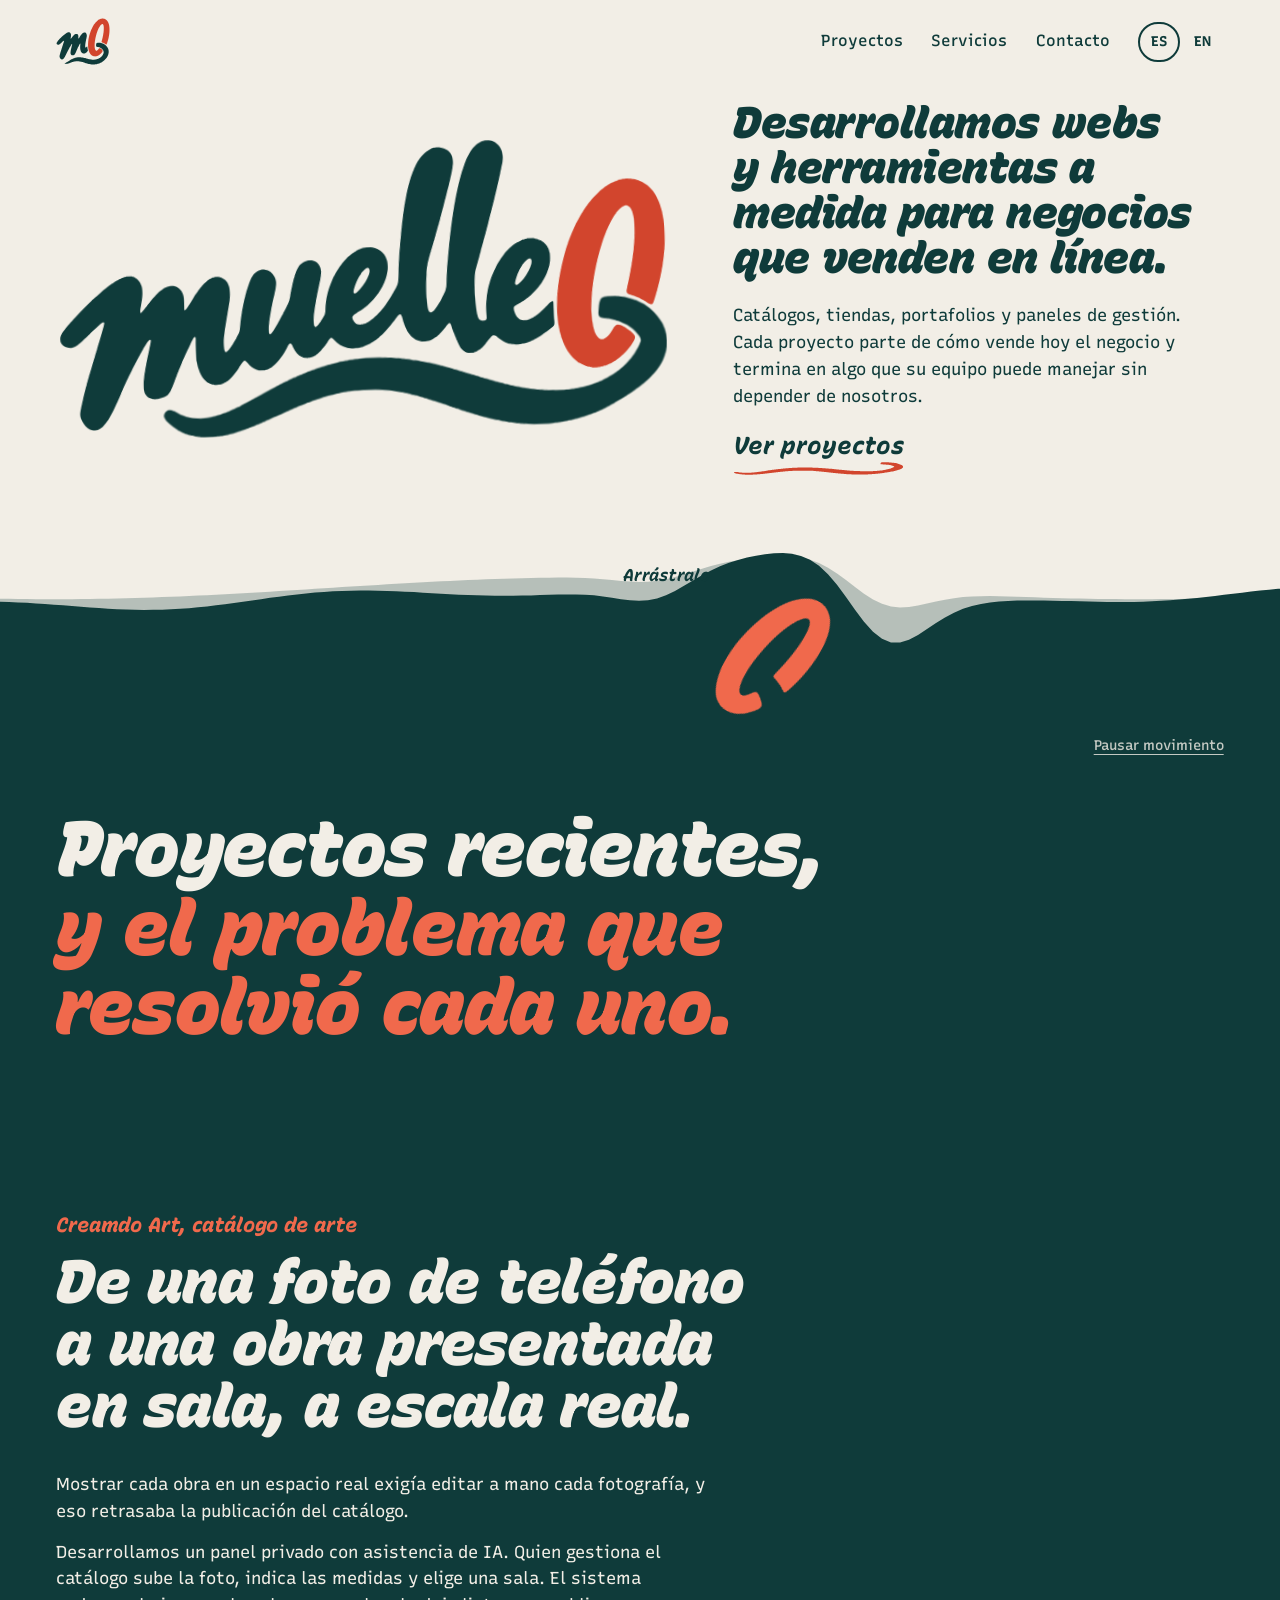
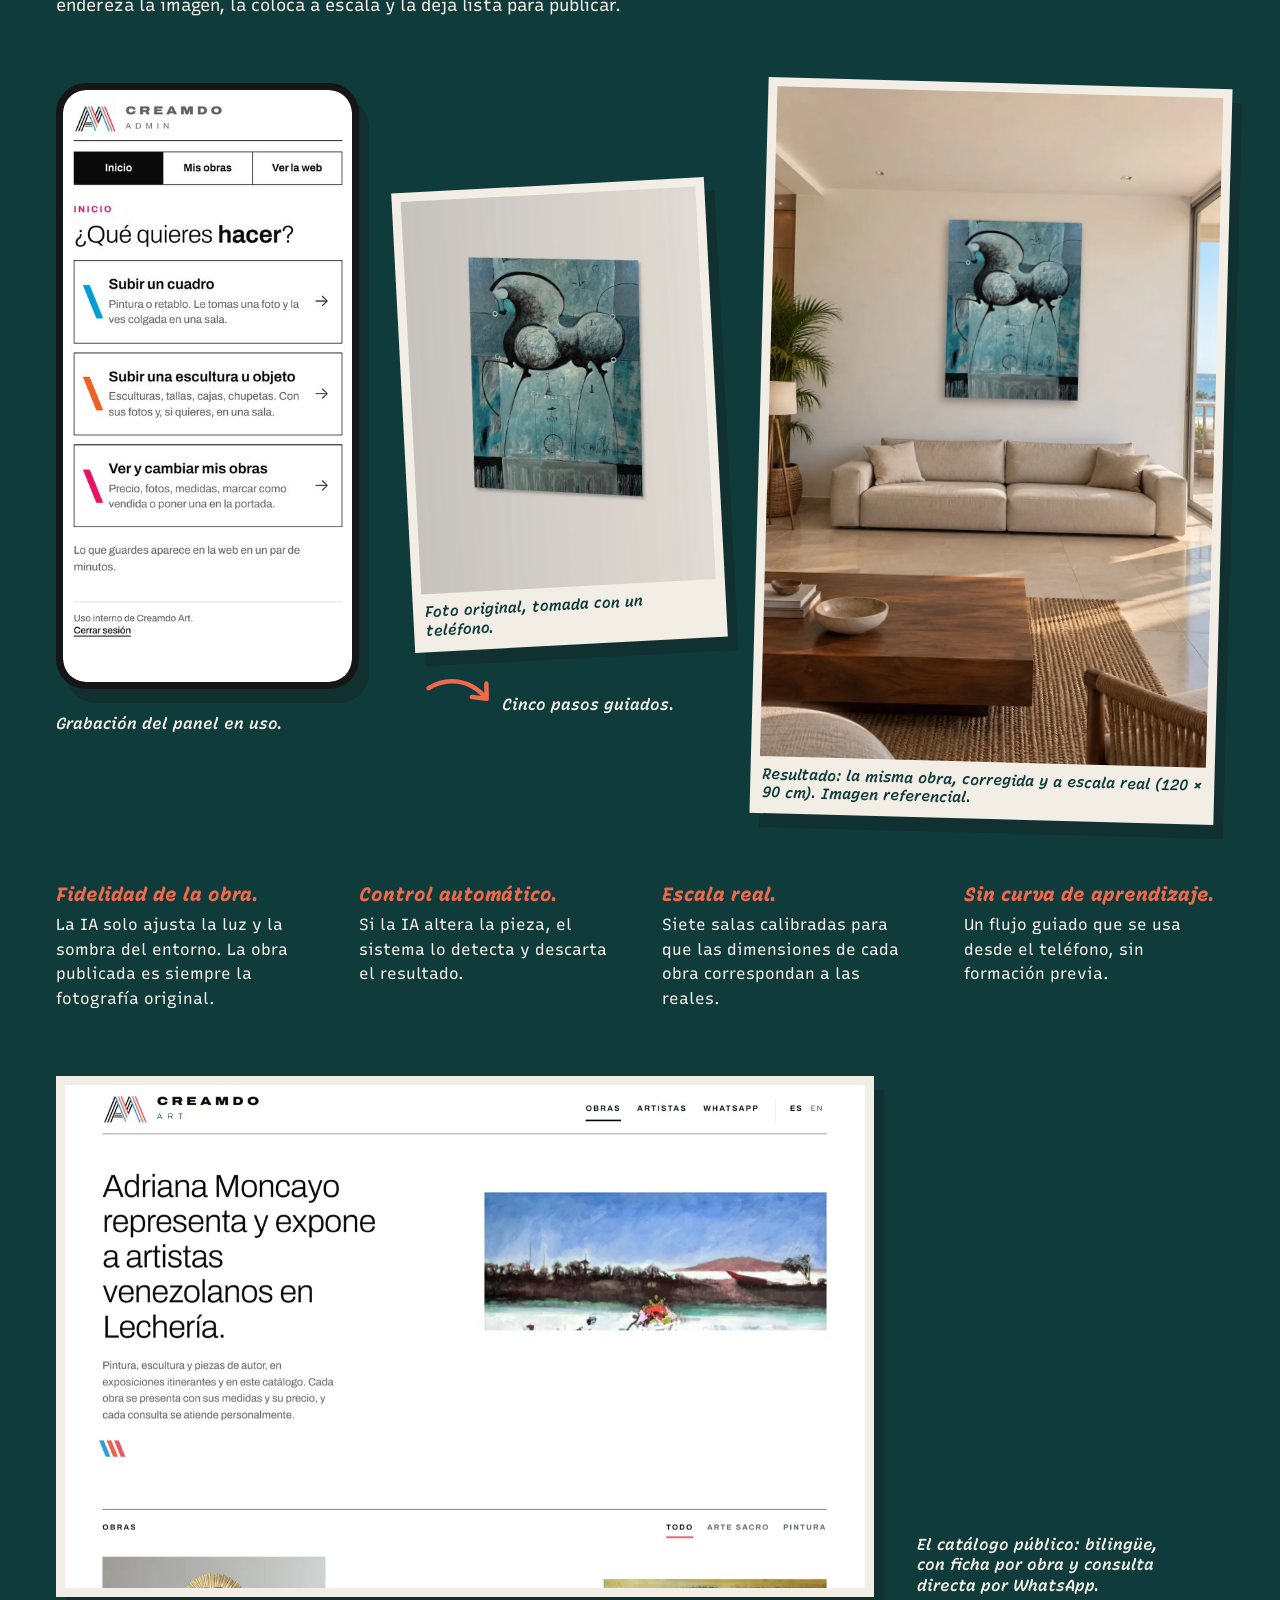
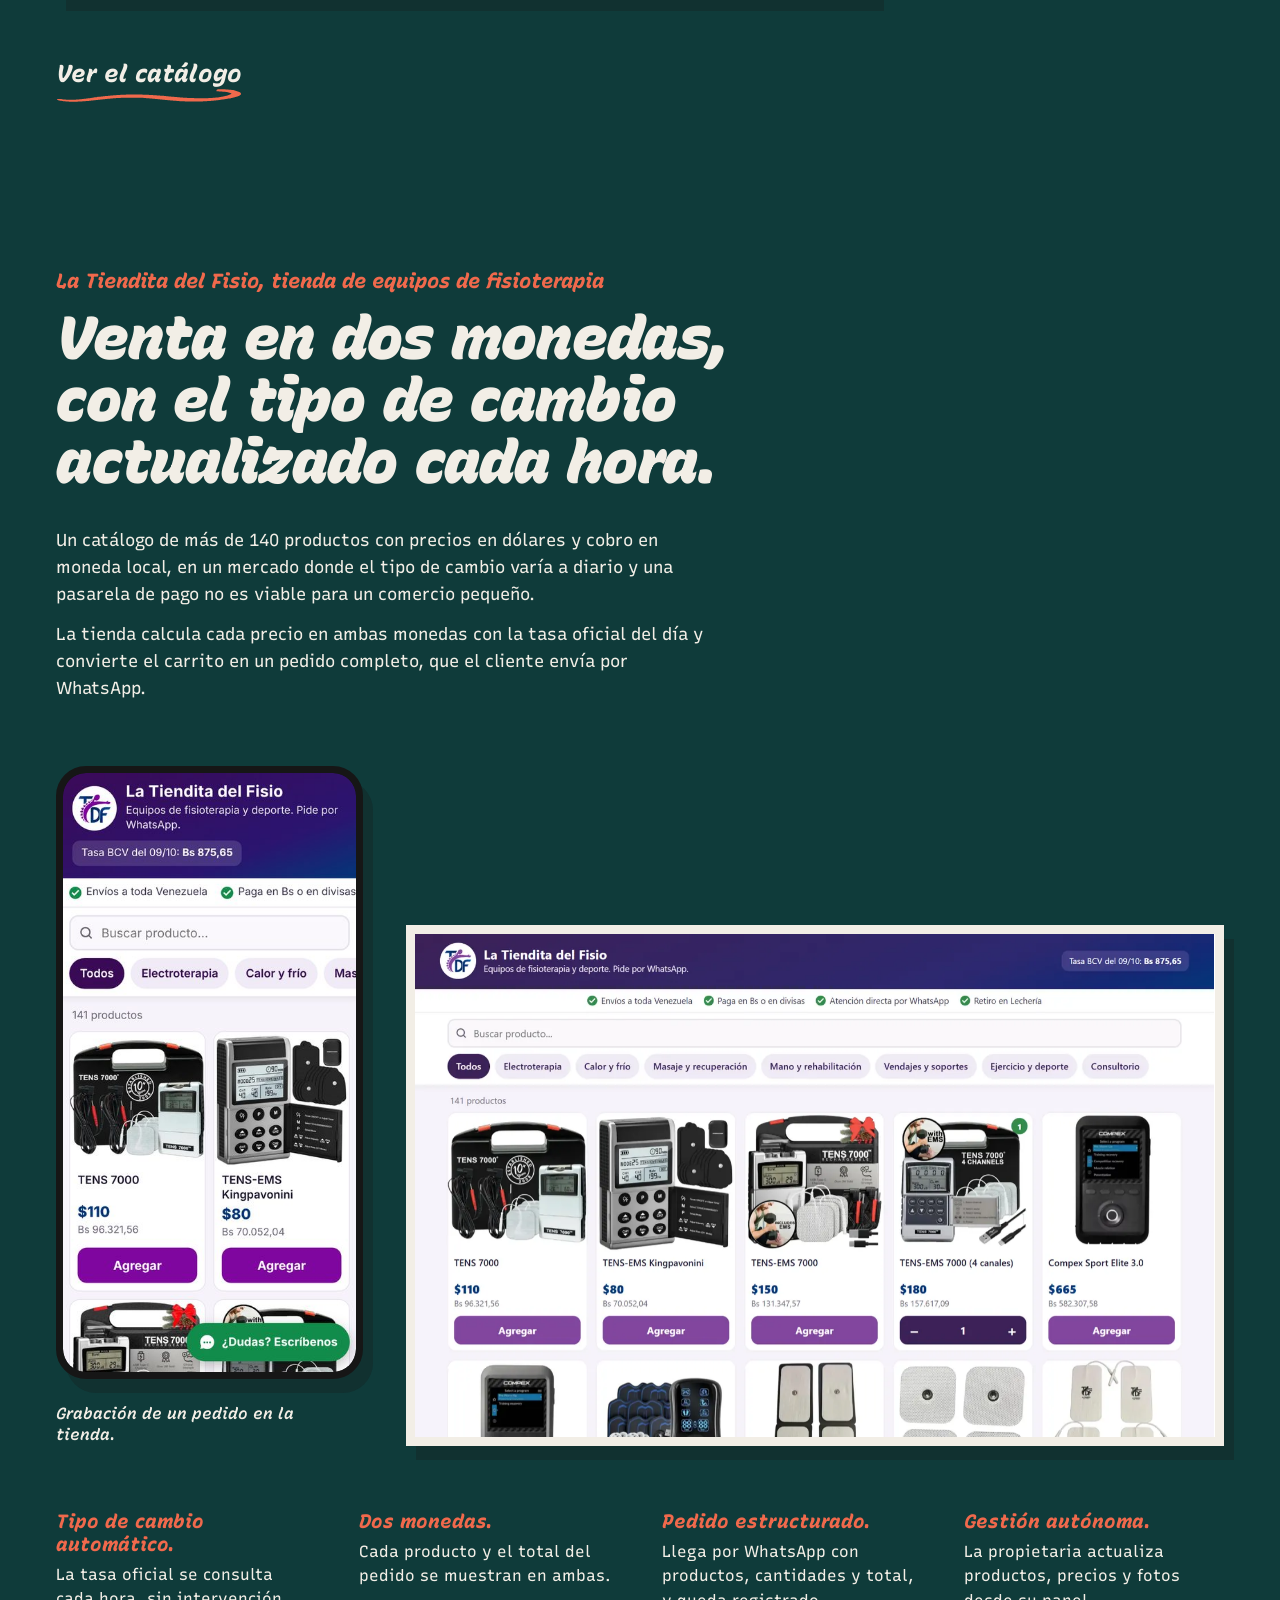
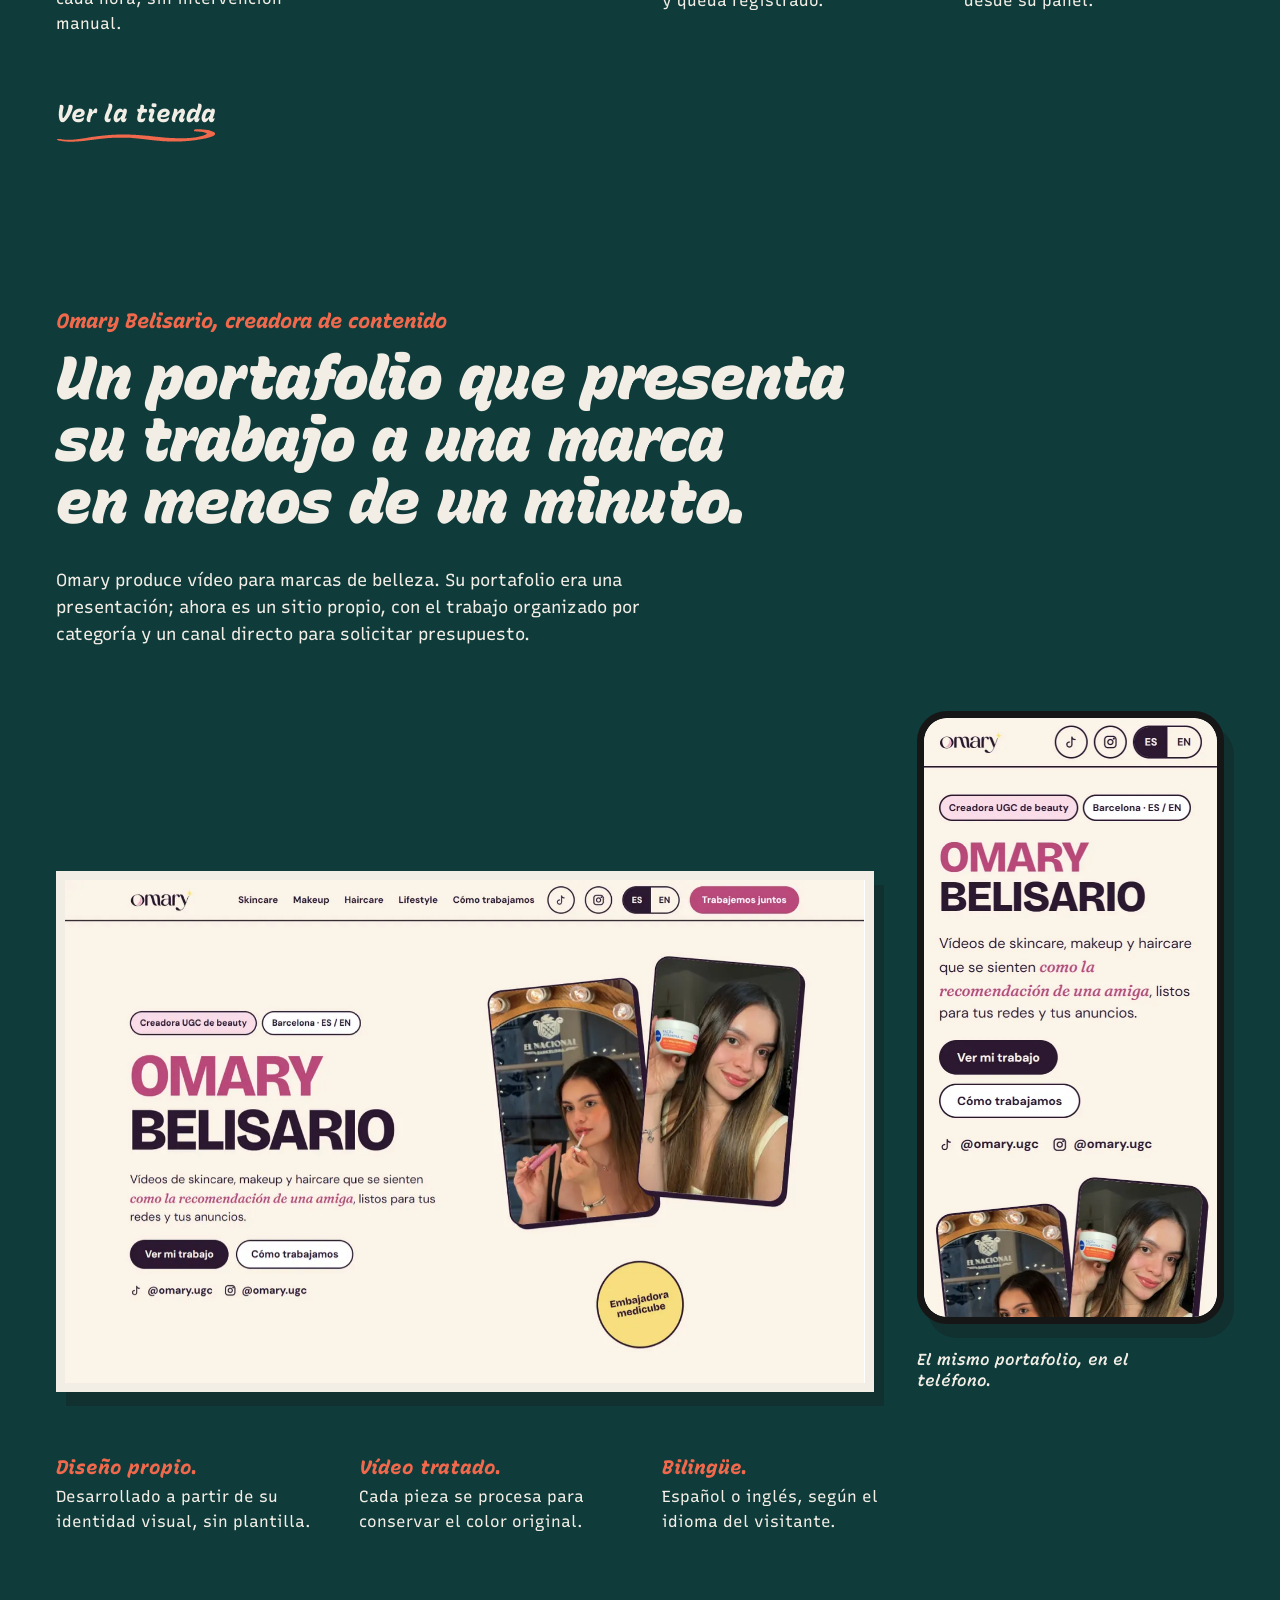
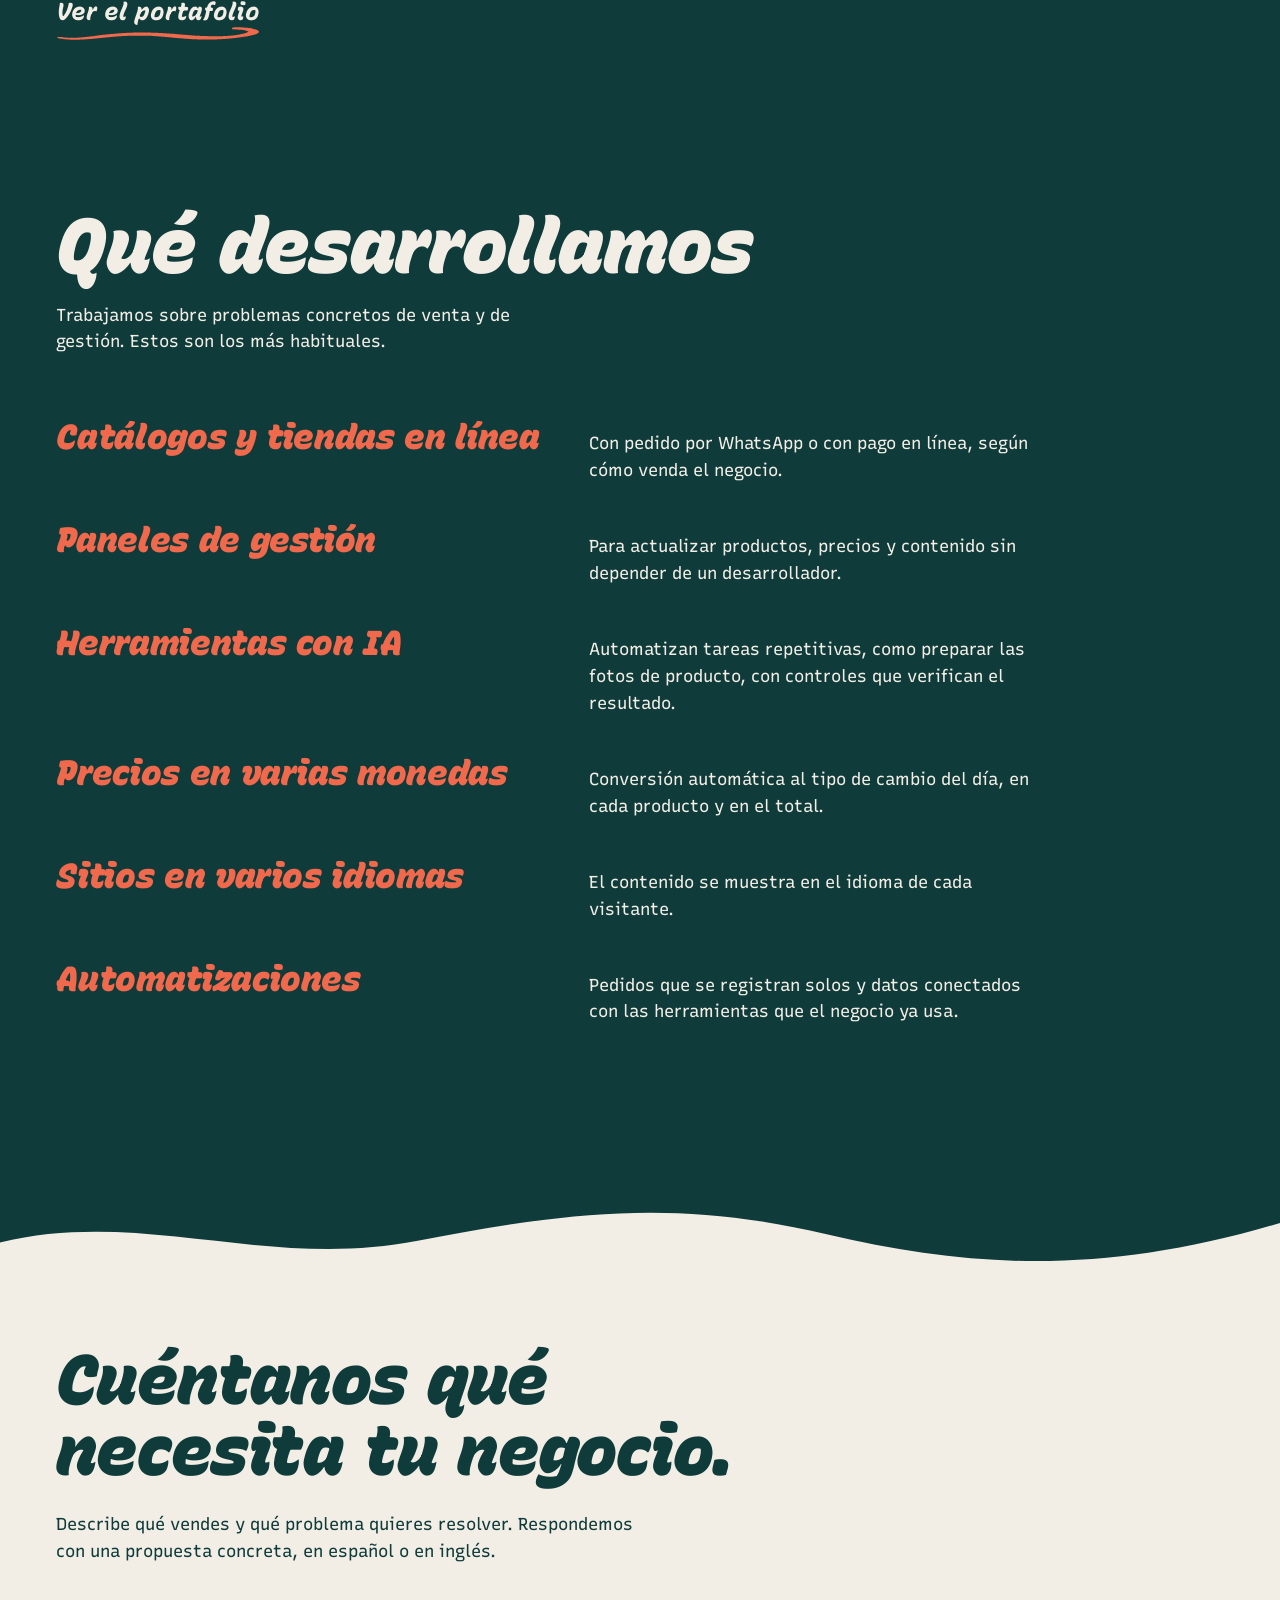
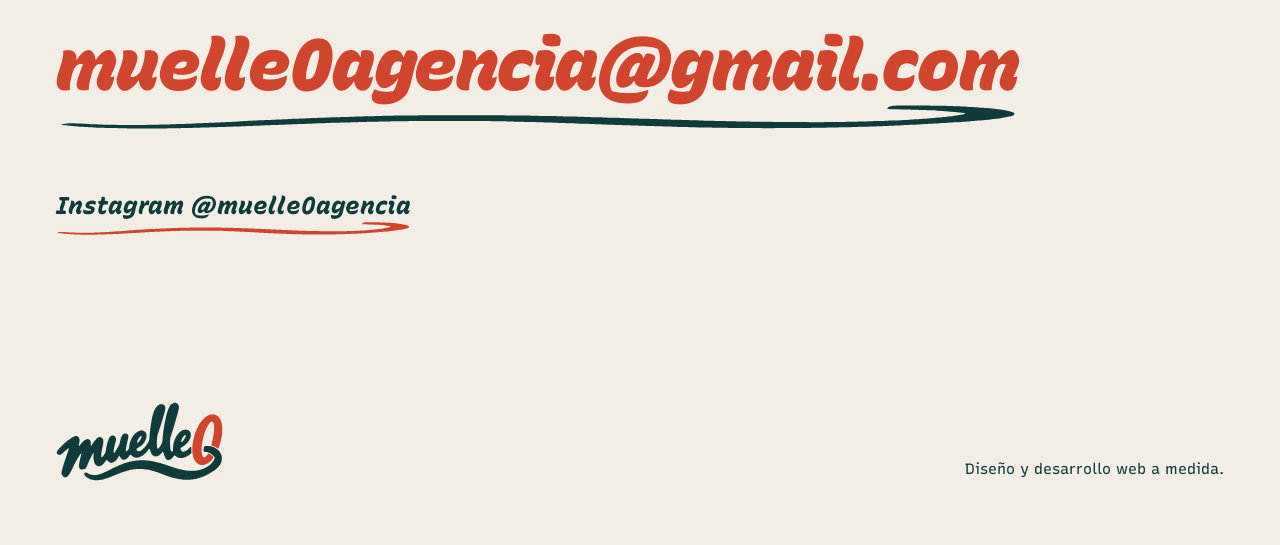
==== commit f2555c21: "Clips: reintentar la reproducción cuando el vídeo ya cargó (iPhone) Co-Authored-By: Claude Opus 5.5 " ====
--- a/index.html
+++ b/index.html
@@ -21,7 +21,7 @@
 <meta name="twitter:card" content="summary_large_image">
 <script type="application/ld+json">{"@context":"https://schema.org","@type":"ProfessionalService","name":"muelle0","url":"https://muelle0.com/","logo":"https://muelle0.com/marca/icono-180.png","image":"https://muelle0.com/marca/compartir.png","description":"Diseño y desarrollo de webs y herramientas a medida para negocios que venden en línea: catálogos, tiendas, paneles de gestión y automatizaciones con IA.","email":"muelle0agencia@gmail.com","sameAs":["https://www.instagram.com/muelle0agencia/"],"knowsLanguage":["es","en"]}</script>
 <link rel="preload" href="fuentes/recursive-brocha.woff2" as="font" type="font/woff2" crossorigin>
-<link rel="stylesheet" href="estilo.css?v=7">
+<link rel="stylesheet" href="estilo.css?v=8">
 </head>
 <body>
 <header class="cielo" id="inicio">
@@ -64,18 +64,18 @@
       </div>
       <div class="demo a">
         <div class="col-movil">
-          <figure class="movil"><video data-src="clips/creamdo-admin.mp4?v=7" poster="clips/creamdo-admin.jpg?v=7" muted loop playsinline preload="none" aria-label="Grabación del panel de Creamdo: se sube la foto de un cuadro, se marcan las esquinas, se escriben las medidas y aparece colgado en una sala"></video></figure>
+          <figure class="movil"><video data-src="clips/creamdo-admin.mp4?v=8" poster="clips/creamdo-admin.jpg?v=8" muted loop playsinline preload="none" aria-label="Grabación del panel de Creamdo: se sube la foto de un cuadro, se marcan las esquinas, se escriben las medidas y aparece colgado en una sala"></video></figure>
           <p class="nota" data-i="a.n1">Grabación del panel en uso.</p>
         </div>
         <div class="antes">
-          <figure class="papel foto"><img src="trabajos/creamdo-foto.webp?v=7" width="720" height="960" alt="Foto de un cuadro tomada con el teléfono, torcida y con la pared alrededor" loading="lazy"><figcaption data-i="a.c1">Foto original, tomada con un teléfono.</figcaption></figure>
+          <figure class="papel foto"><img src="trabajos/creamdo-foto.webp?v=8" width="720" height="960" alt="Foto de un cuadro tomada con el teléfono, torcida y con la pared alrededor" loading="lazy"><figcaption data-i="a.c1">Foto original, tomada con un teléfono.</figcaption></figure>
           <div class="paso"><svg class="flecha" viewBox="0 0 100 70" aria-hidden="true"><path d="M6 12 C 38 4, 72 18, 86 54"/><path d="M66 46 L 87 56 L 94 33"/></svg><p class="nota" data-i="a.n2">Cinco pasos guiados.</p></div>
         </div>
-        <figure class="papel sala"><img src="trabajos/creamdo-sala.webp?v=7" width="900" height="1350" alt="El mismo cuadro, enderezado y colgado a escala sobre un sofá en una sala con vista al mar" loading="lazy"><figcaption data-i="a.c2">Resultado: la misma obra, corregida y a escala real (120 × 90 cm). Imagen referencial.</figcaption></figure>
+        <figure class="papel sala"><img src="trabajos/creamdo-sala.webp?v=8" width="900" height="1350" alt="El mismo cuadro, enderezado y colgado a escala sobre un sofá en una sala con vista al mar" loading="lazy"><figcaption data-i="a.c2">Resultado: la misma obra, corregida y a escala real (120 × 90 cm). Imagen referencial.</figcaption></figure>
       </div>
       <ul class="puntos"><li><p data-i="a.e1"><b>Fidelidad de la obra.</b> La IA solo ajusta la luz y la sombra del entorno. La obra publicada es siempre la fotografía original.</p></li><li><p data-i="a.e2"><b>Control automático.</b> Si la IA altera la pieza, el sistema lo detecta y descarta el resultado.</p></li><li><p data-i="a.e3"><b>Escala real.</b> Siete salas calibradas para que las dimensiones de cada obra correspondan a las reales.</p></li><li><p data-i="a.e4"><b>Sin curva de aprendizaje.</b> Un flujo guiado que se usa desde el teléfono, sin formación previa.</p></li></ul>
       <div class="demo solo pantallas">
-        <div class="lienzo"><img src="trabajos/creamdo-pc.webp?v=7" width="1400" height="3970" alt="Recorrido por la web de Creamdo Art: portada, obras con medidas y precio, y servicios" loading="lazy" decoding="async"></div>
+        <div class="lienzo"><img src="trabajos/creamdo-pc.webp?v=8" width="1400" height="3970" alt="Recorrido por la web de Creamdo Art: portada, obras con medidas y precio, y servicios" loading="lazy" decoding="async"></div>
         <p class="nota" data-i="a.w">El catálogo público: bilingüe, con ficha por obra y consulta directa por WhatsApp.</p>
       </div>
       <p class="cierre"><a class="ola-enlace" href="https://gforero1.github.io/creamdo/" target="_blank" rel="noopener" data-i="a.ver">Ver el catálogo</a></p>
@@ -90,10 +90,10 @@
       </div>
       <div class="demo b pantallas">
         <div class="col-movil">
-          <figure class="movil"><video data-src="clips/fisio-pedido.mp4?v=7" poster="clips/fisio-pedido.jpg?v=7" muted loop playsinline preload="none" aria-label="Grabación de un pedido en La Tiendita del Fisio: se añaden tres productos y se abre el pedido con el total en dólares y en moneda local"></video></figure>
+          <figure class="movil"><video data-src="clips/fisio-pedido.mp4?v=8" poster="clips/fisio-pedido.jpg?v=8" muted loop playsinline preload="none" aria-label="Grabación de un pedido en La Tiendita del Fisio: se añaden tres productos y se abre el pedido con el total en dólares y en moneda local"></video></figure>
           <p class="nota" data-i="b.n0">Grabación de un pedido en la tienda.</p>
         </div>
-        <div class="lienzo"><img src="trabajos/fisio-pc.webp?v=7" width="1400" height="3315" alt="Recorrido por La Tiendita del Fisio: buscador, categorías y productos con precio en dos monedas" loading="lazy" decoding="async"></div>
+        <div class="lienzo"><img src="trabajos/fisio-pc.webp?v=8" width="1400" height="3315" alt="Recorrido por La Tiendita del Fisio: buscador, categorías y productos con precio en dos monedas" loading="lazy" decoding="async"></div>
       </div>
       <ul class="puntos"><li><p data-i="b.n1"><b>Tipo de cambio automático.</b> La tasa oficial se consulta cada hora, sin intervención manual.</p></li><li><p data-i="b.n2"><b>Dos monedas.</b> Cada producto y el total del pedido se muestran en ambas.</p></li><li><p data-i="b.n3"><b>Pedido estructurado.</b> Llega por WhatsApp con productos, cantidades y total, y queda registrado.</p></li><li><p data-i="b.n4"><b>Gestión autónoma.</b> La propietaria actualiza productos, precios y fotos desde su panel.</p></li></ul>
       <p class="cierre"><a class="ola-enlace" href="https://gforero1.github.io/latienditadelfisio/" target="_blank" rel="noopener" data-i="b.ver">Ver la tienda</a></p>
@@ -106,9 +106,9 @@
         <p data-i="c.p1">Omary produce vídeo para marcas de belleza. Su portafolio era una presentación; ahora es un sitio propio, con el trabajo organizado por categoría y un canal directo para solicitar presupuesto.</p>
       </div>
       <div class="demo c pantallas">
-        <div class="lienzo"><img src="trabajos/omary-pc.webp?v=7" width="1400" height="3971" alt="Recorrido por el portafolio de Omary Belisario en escritorio: portada, sobre mí y vídeos por categoría" loading="lazy" decoding="async"></div>
+        <div class="lienzo"><img src="trabajos/omary-pc.webp?v=8" width="1400" height="3971" alt="Recorrido por el portafolio de Omary Belisario en escritorio: portada, sobre mí y vídeos por categoría" loading="lazy" decoding="async"></div>
         <div class="col-movil">
-          <figure class="movil"><div class="lienzo"><img src="trabajos/omary-movil.webp?v=7" width="585" height="5447" alt="Recorrido por el portafolio de Omary Belisario en un teléfono" loading="lazy" decoding="async"></div></figure>
+          <figure class="movil"><div class="lienzo"><img src="trabajos/omary-movil.webp?v=8" width="585" height="5447" alt="Recorrido por el portafolio de Omary Belisario en un teléfono" loading="lazy" decoding="async"></div></figure>
           <p class="nota" data-i="c.n0">El mismo portafolio, en el teléfono.</p>
         </div>
       </div>
@@ -144,6 +144,6 @@
     </footer>
   </section>
 </main>
-<script src="muelle.js?v=7" defer></script>
+<script src="muelle.js?v=8" defer></script>
 </body>
 </html>
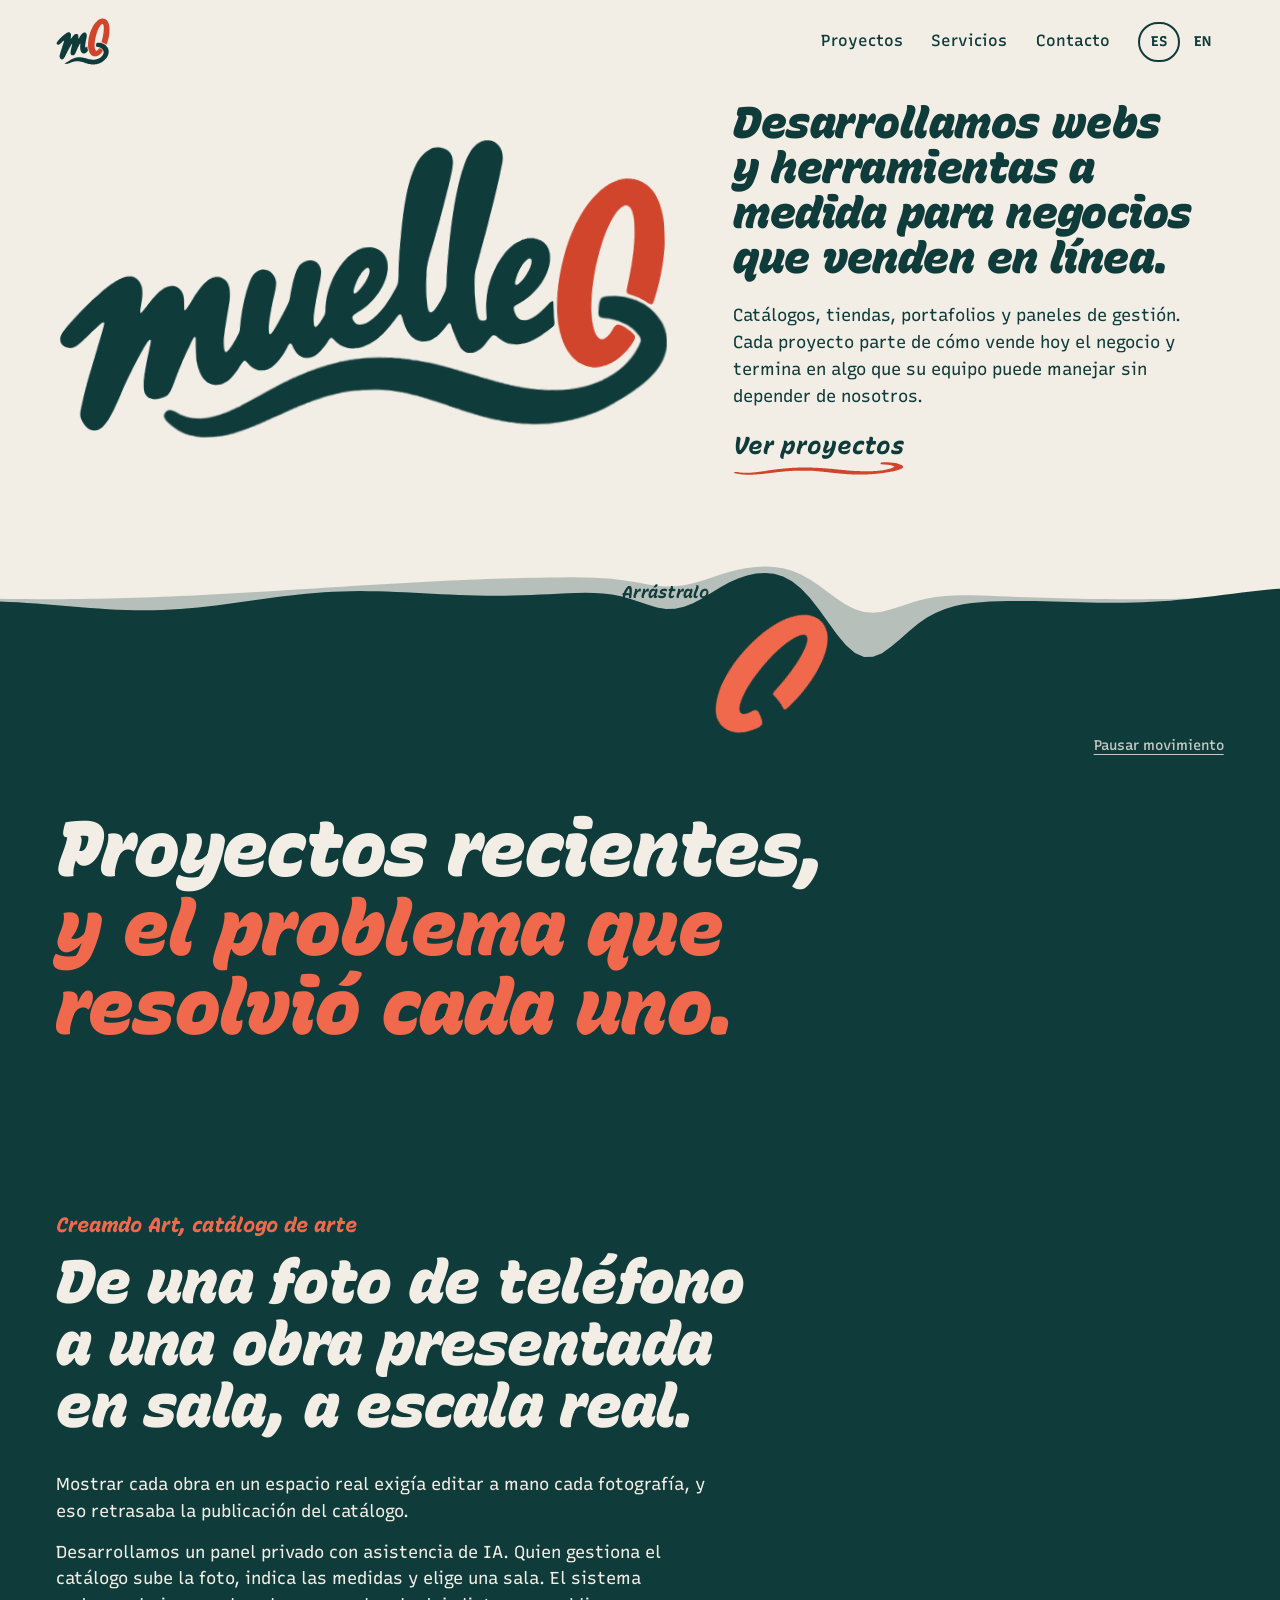
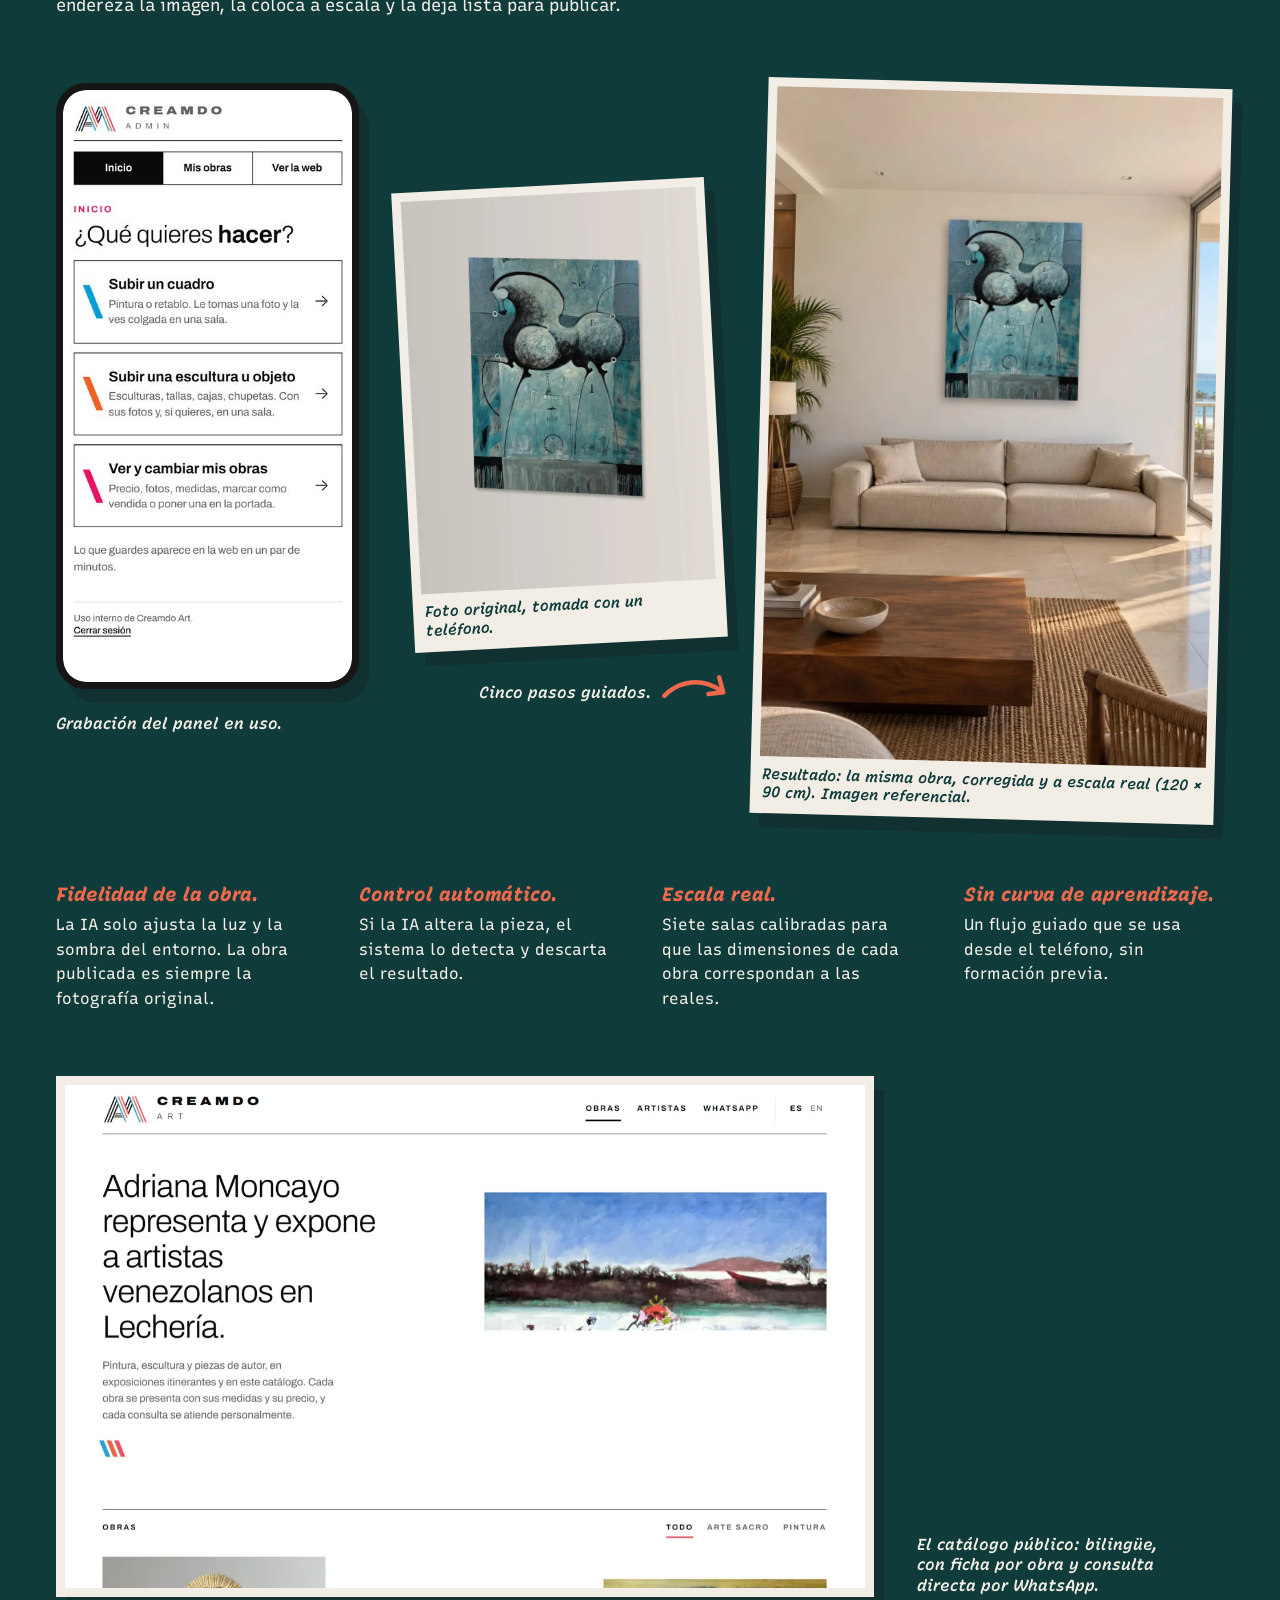
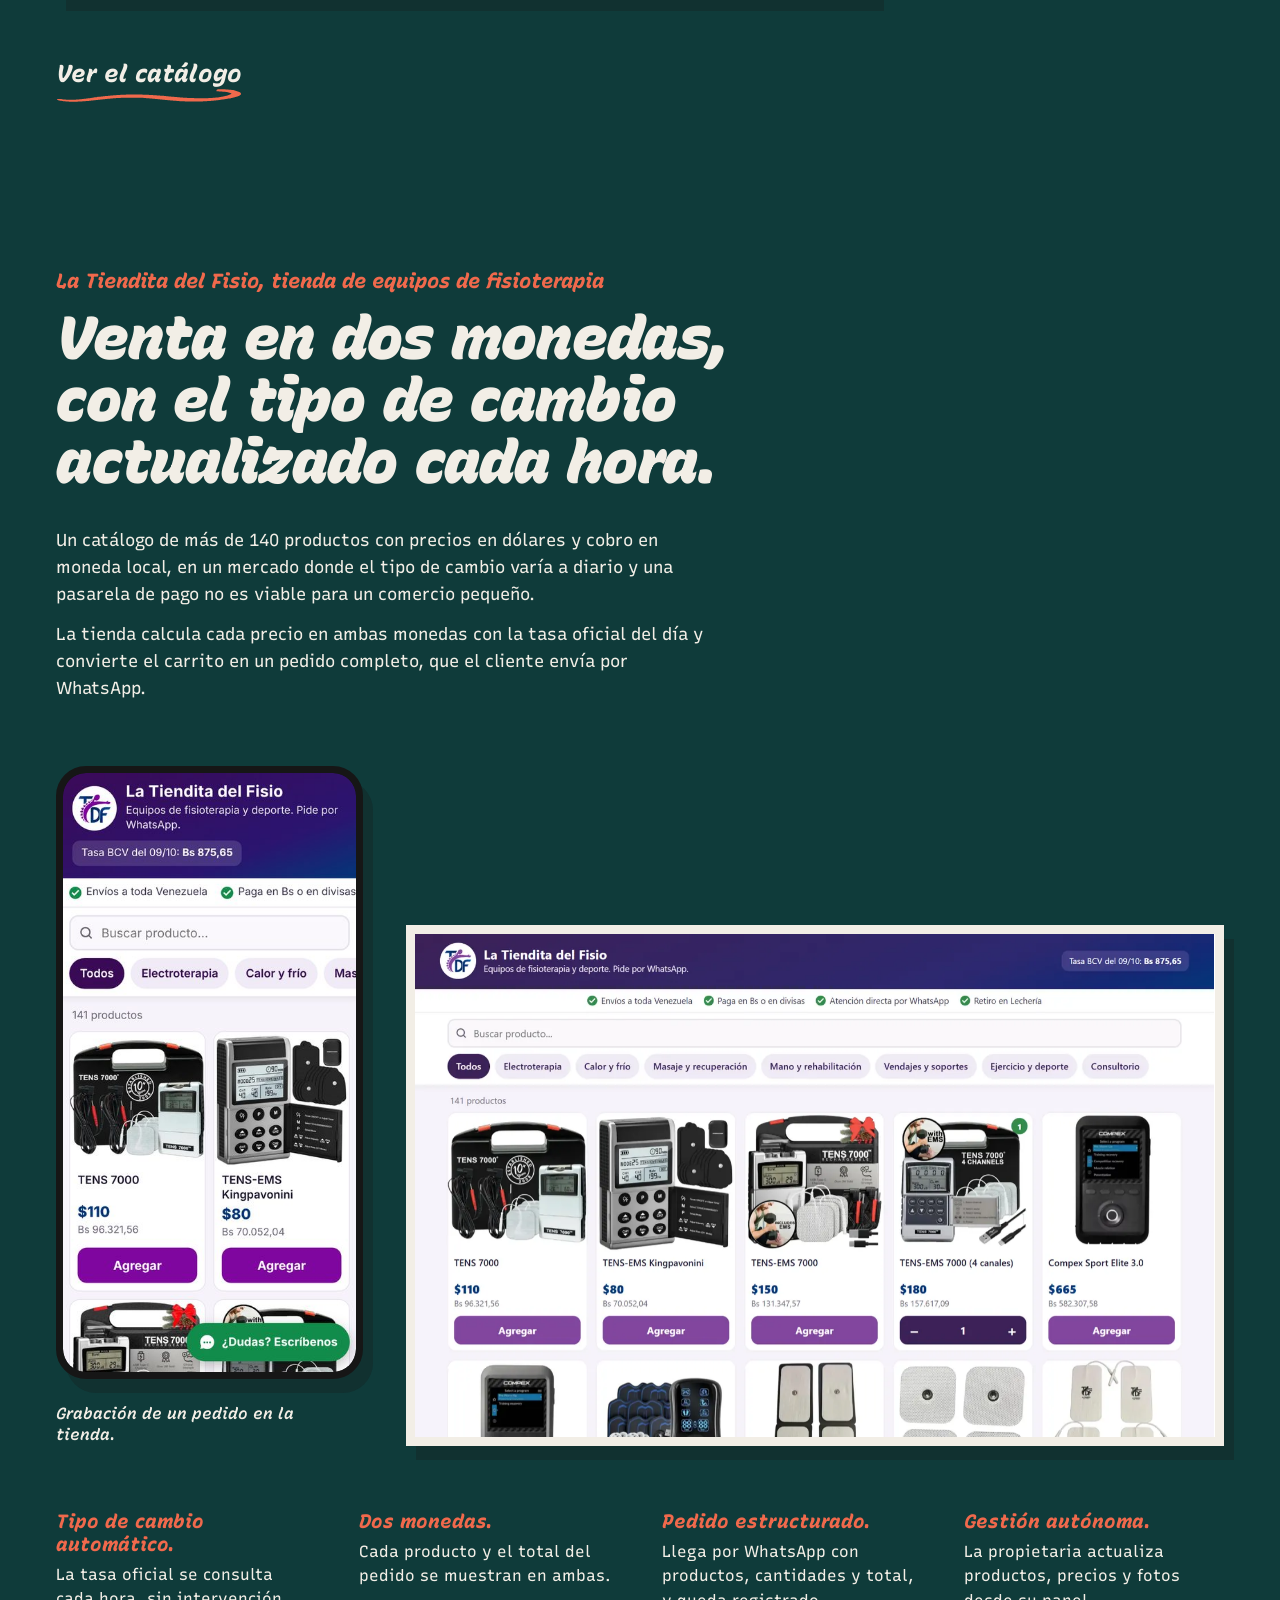
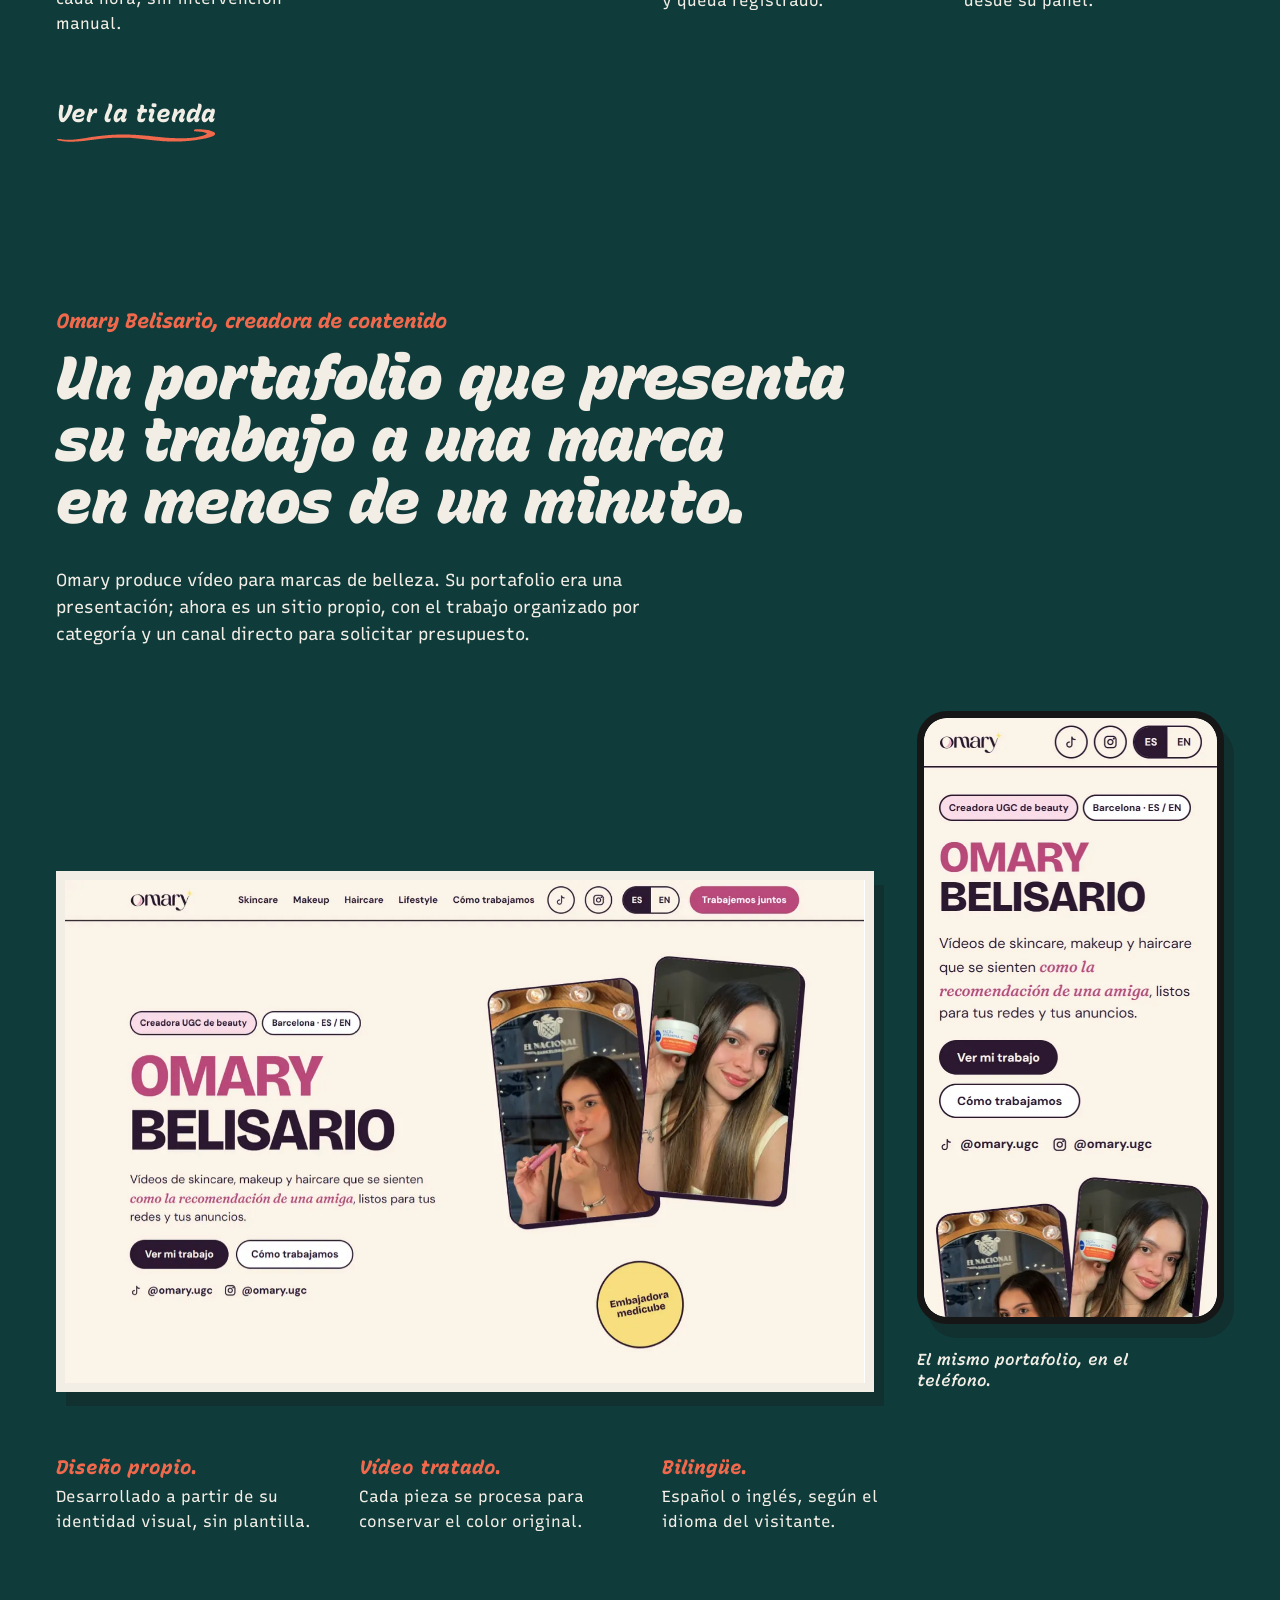
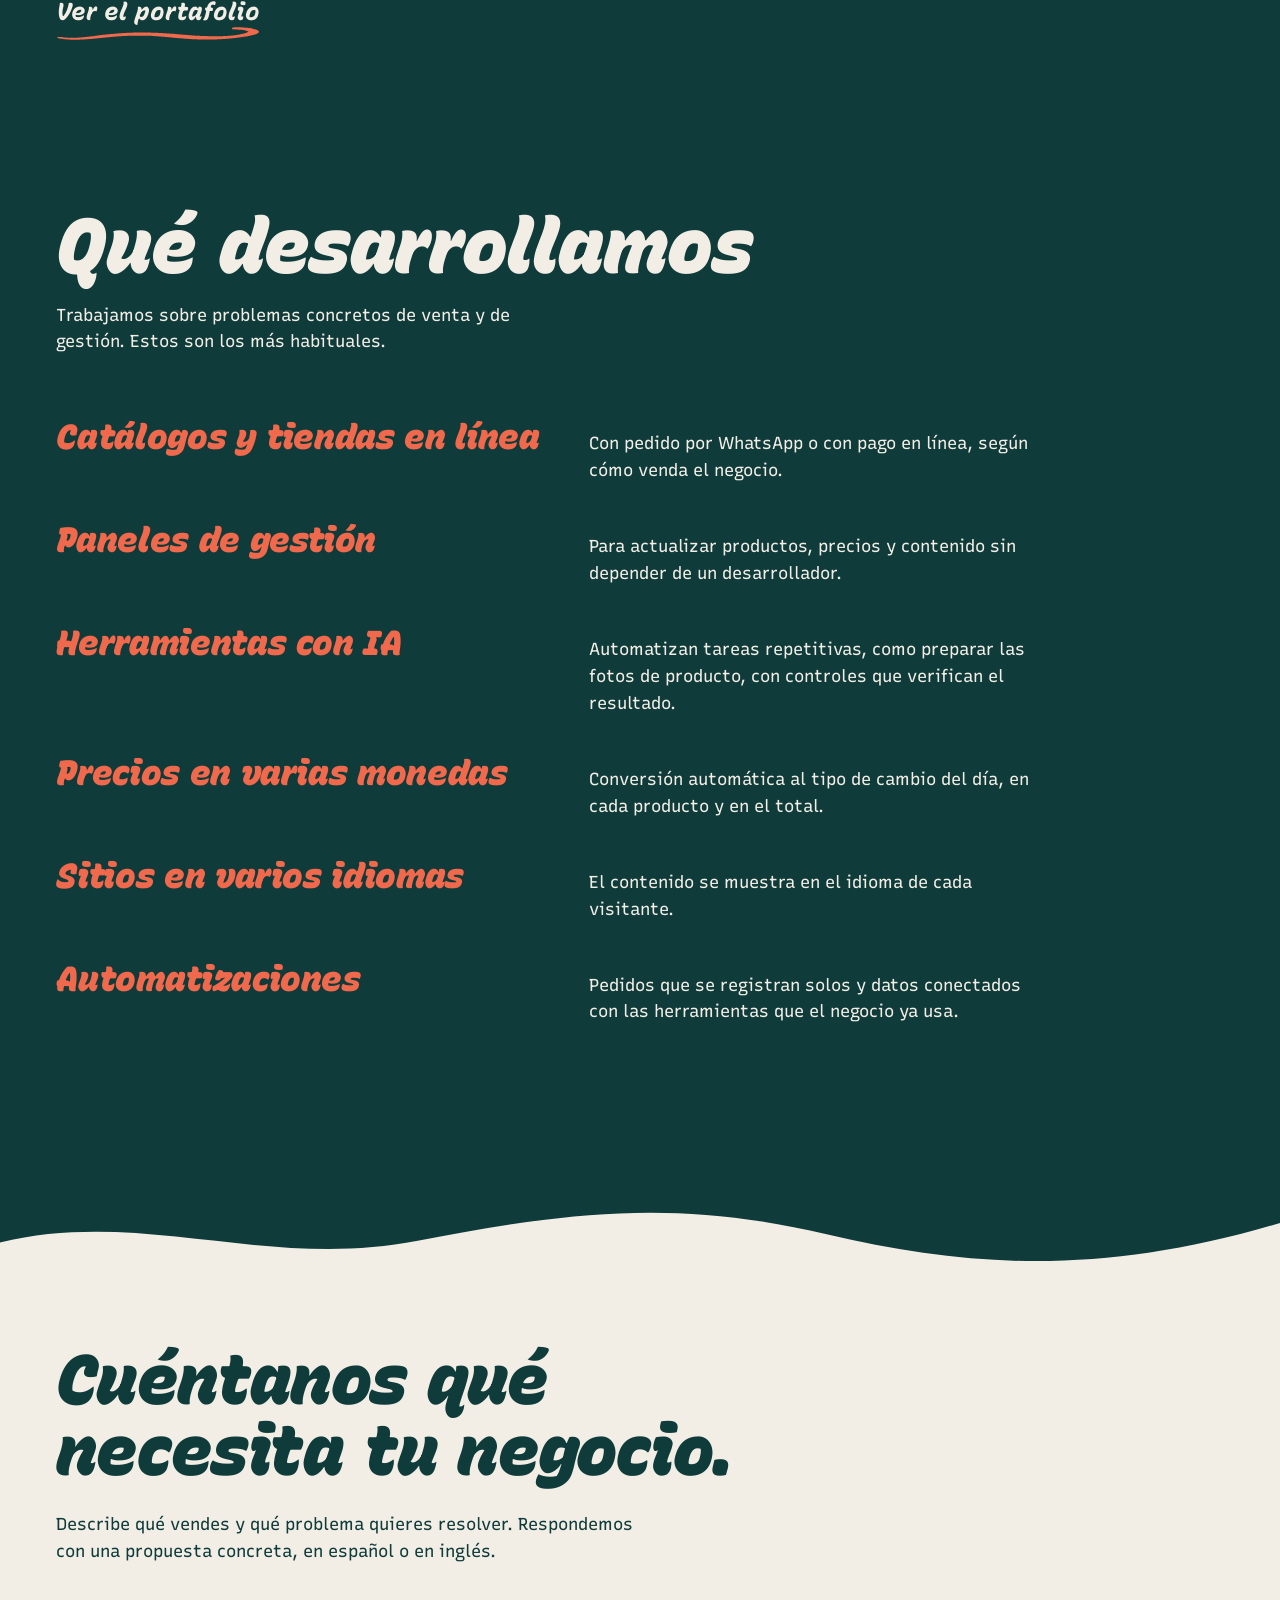
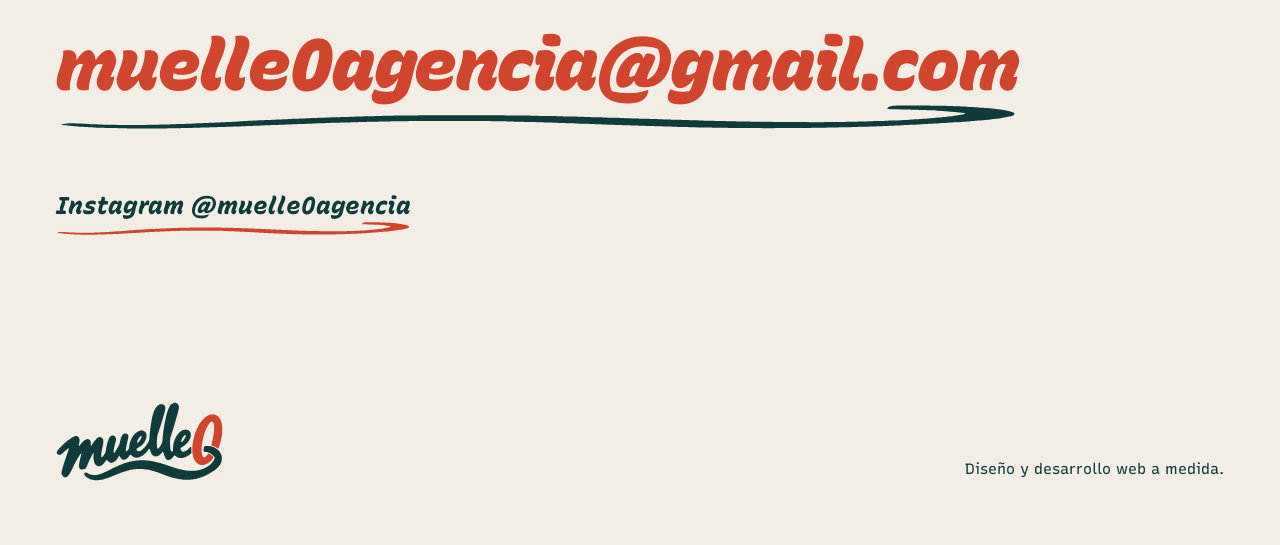
==== commit 0c9bc9f1: "La flecha sale del texto y apunta al resultado Co-Authored-By: Claude Opus 5.5 <noreply@anthropic.co" ====
--- a/index.html
+++ b/index.html
@@ -21,7 +21,7 @@
 <meta name="twitter:card" content="summary_large_image">
 <script type="application/ld+json">{"@context":"https://schema.org","@type":"ProfessionalService","name":"muelle0","url":"https://muelle0.com/","logo":"https://muelle0.com/marca/icono-180.png","image":"https://muelle0.com/marca/compartir.png","description":"Diseño y desarrollo de webs y herramientas a medida para negocios que venden en línea: catálogos, tiendas, paneles de gestión y automatizaciones con IA.","email":"muelle0agencia@gmail.com","sameAs":["https://www.instagram.com/muelle0agencia/"],"knowsLanguage":["es","en"]}</script>
 <link rel="preload" href="fuentes/recursive-brocha.woff2" as="font" type="font/woff2" crossorigin>
-<link rel="stylesheet" href="estilo.css?v=8">
+<link rel="stylesheet" href="estilo.css?v=9">
 </head>
 <body>
 <header class="cielo" id="inicio">
@@ -64,18 +64,18 @@
       </div>
       <div class="demo a">
         <div class="col-movil">
-          <figure class="movil"><video data-src="clips/creamdo-admin.mp4?v=8" poster="clips/creamdo-admin.jpg?v=8" muted loop playsinline preload="none" aria-label="Grabación del panel de Creamdo: se sube la foto de un cuadro, se marcan las esquinas, se escriben las medidas y aparece colgado en una sala"></video></figure>
+          <figure class="movil"><video data-src="clips/creamdo-admin.mp4?v=9" poster="clips/creamdo-admin.jpg?v=9" muted loop playsinline preload="none" aria-label="Grabación del panel de Creamdo: se sube la foto de un cuadro, se marcan las esquinas, se escriben las medidas y aparece colgado en una sala"></video></figure>
           <p class="nota" data-i="a.n1">Grabación del panel en uso.</p>
         </div>
         <div class="antes">
-          <figure class="papel foto"><img src="trabajos/creamdo-foto.webp?v=8" width="720" height="960" alt="Foto de un cuadro tomada con el teléfono, torcida y con la pared alrededor" loading="lazy"><figcaption data-i="a.c1">Foto original, tomada con un teléfono.</figcaption></figure>
-          <div class="paso"><svg class="flecha" viewBox="0 0 100 70" aria-hidden="true"><path d="M6 12 C 38 4, 72 18, 86 54"/><path d="M66 46 L 87 56 L 94 33"/></svg><p class="nota" data-i="a.n2">Cinco pasos guiados.</p></div>
+          <figure class="papel foto"><img src="trabajos/creamdo-foto.webp?v=9" width="720" height="960" alt="Foto de un cuadro tomada con el teléfono, torcida y con la pared alrededor" loading="lazy"><figcaption data-i="a.c1">Foto original, tomada con un teléfono.</figcaption></figure>
+          <div class="paso"><p class="nota" data-i="a.n2">Cinco pasos guiados.</p><svg class="flecha" viewBox="0 0 100 70" aria-hidden="true"><path d="M6 12 C 38 4, 72 18, 86 54"/><path d="M66 46 L 87 56 L 94 33"/></svg></div>
         </div>
-        <figure class="papel sala"><img src="trabajos/creamdo-sala.webp?v=8" width="900" height="1350" alt="El mismo cuadro, enderezado y colgado a escala sobre un sofá en una sala con vista al mar" loading="lazy"><figcaption data-i="a.c2">Resultado: la misma obra, corregida y a escala real (120 × 90 cm). Imagen referencial.</figcaption></figure>
+        <figure class="papel sala"><img src="trabajos/creamdo-sala.webp?v=9" width="900" height="1350" alt="El mismo cuadro, enderezado y colgado a escala sobre un sofá en una sala con vista al mar" loading="lazy"><figcaption data-i="a.c2">Resultado: la misma obra, corregida y a escala real (120 × 90 cm). Imagen referencial.</figcaption></figure>
       </div>
       <ul class="puntos"><li><p data-i="a.e1"><b>Fidelidad de la obra.</b> La IA solo ajusta la luz y la sombra del entorno. La obra publicada es siempre la fotografía original.</p></li><li><p data-i="a.e2"><b>Control automático.</b> Si la IA altera la pieza, el sistema lo detecta y descarta el resultado.</p></li><li><p data-i="a.e3"><b>Escala real.</b> Siete salas calibradas para que las dimensiones de cada obra correspondan a las reales.</p></li><li><p data-i="a.e4"><b>Sin curva de aprendizaje.</b> Un flujo guiado que se usa desde el teléfono, sin formación previa.</p></li></ul>
       <div class="demo solo pantallas">
-        <div class="lienzo"><img src="trabajos/creamdo-pc.webp?v=8" width="1400" height="3970" alt="Recorrido por la web de Creamdo Art: portada, obras con medidas y precio, y servicios" loading="lazy" decoding="async"></div>
+        <div class="lienzo"><img src="trabajos/creamdo-pc.webp?v=9" width="1400" height="3970" alt="Recorrido por la web de Creamdo Art: portada, obras con medidas y precio, y servicios" loading="lazy" decoding="async"></div>
         <p class="nota" data-i="a.w">El catálogo público: bilingüe, con ficha por obra y consulta directa por WhatsApp.</p>
       </div>
       <p class="cierre"><a class="ola-enlace" href="https://gforero1.github.io/creamdo/" target="_blank" rel="noopener" data-i="a.ver">Ver el catálogo</a></p>
@@ -90,10 +90,10 @@
       </div>
       <div class="demo b pantallas">
         <div class="col-movil">
-          <figure class="movil"><video data-src="clips/fisio-pedido.mp4?v=8" poster="clips/fisio-pedido.jpg?v=8" muted loop playsinline preload="none" aria-label="Grabación de un pedido en La Tiendita del Fisio: se añaden tres productos y se abre el pedido con el total en dólares y en moneda local"></video></figure>
+          <figure class="movil"><video data-src="clips/fisio-pedido.mp4?v=9" poster="clips/fisio-pedido.jpg?v=9" muted loop playsinline preload="none" aria-label="Grabación de un pedido en La Tiendita del Fisio: se añaden tres productos y se abre el pedido con el total en dólares y en moneda local"></video></figure>
           <p class="nota" data-i="b.n0">Grabación de un pedido en la tienda.</p>
         </div>
-        <div class="lienzo"><img src="trabajos/fisio-pc.webp?v=8" width="1400" height="3315" alt="Recorrido por La Tiendita del Fisio: buscador, categorías y productos con precio en dos monedas" loading="lazy" decoding="async"></div>
+        <div class="lienzo"><img src="trabajos/fisio-pc.webp?v=9" width="1400" height="3315" alt="Recorrido por La Tiendita del Fisio: buscador, categorías y productos con precio en dos monedas" loading="lazy" decoding="async"></div>
       </div>
       <ul class="puntos"><li><p data-i="b.n1"><b>Tipo de cambio automático.</b> La tasa oficial se consulta cada hora, sin intervención manual.</p></li><li><p data-i="b.n2"><b>Dos monedas.</b> Cada producto y el total del pedido se muestran en ambas.</p></li><li><p data-i="b.n3"><b>Pedido estructurado.</b> Llega por WhatsApp con productos, cantidades y total, y queda registrado.</p></li><li><p data-i="b.n4"><b>Gestión autónoma.</b> La propietaria actualiza productos, precios y fotos desde su panel.</p></li></ul>
       <p class="cierre"><a class="ola-enlace" href="https://gforero1.github.io/latienditadelfisio/" target="_blank" rel="noopener" data-i="b.ver">Ver la tienda</a></p>
@@ -106,9 +106,9 @@
         <p data-i="c.p1">Omary produce vídeo para marcas de belleza. Su portafolio era una presentación; ahora es un sitio propio, con el trabajo organizado por categoría y un canal directo para solicitar presupuesto.</p>
       </div>
       <div class="demo c pantallas">
-        <div class="lienzo"><img src="trabajos/omary-pc.webp?v=8" width="1400" height="3971" alt="Recorrido por el portafolio de Omary Belisario en escritorio: portada, sobre mí y vídeos por categoría" loading="lazy" decoding="async"></div>
+        <div class="lienzo"><img src="trabajos/omary-pc.webp?v=9" width="1400" height="3971" alt="Recorrido por el portafolio de Omary Belisario en escritorio: portada, sobre mí y vídeos por categoría" loading="lazy" decoding="async"></div>
         <div class="col-movil">
-          <figure class="movil"><div class="lienzo"><img src="trabajos/omary-movil.webp?v=8" width="585" height="5447" alt="Recorrido por el portafolio de Omary Belisario en un teléfono" loading="lazy" decoding="async"></div></figure>
+          <figure class="movil"><div class="lienzo"><img src="trabajos/omary-movil.webp?v=9" width="585" height="5447" alt="Recorrido por el portafolio de Omary Belisario en un teléfono" loading="lazy" decoding="async"></div></figure>
           <p class="nota" data-i="c.n0">El mismo portafolio, en el teléfono.</p>
         </div>
       </div>
@@ -144,6 +144,6 @@
     </footer>
   </section>
 </main>
-<script src="muelle.js?v=8" defer></script>
+<script src="muelle.js?v=9" defer></script>
 </body>
 </html>
--- a/estilo.css
+++ b/estilo.css
@@ -122,8 +122,8 @@
 .papel figcaption{color:var(--verde);font:600 15px/1.25 var(--brocha);padding:9px 3px 11px}
 .papel.foto{transform:rotate(-3deg);margin-top:clamp(30px,8vw,130px)}
 .papel.sala{transform:rotate(1.5deg)}
-.paso{display:flex;align-items:flex-end;gap:10px;margin:var(--e1) 0 0 8%}
-.flecha{width:clamp(40px,5vw,70px);color:var(--coral);flex:none;transform:rotate(-18deg)}
+.paso{display:flex;align-items:center;justify-content:flex-end;gap:12px;margin:var(--e1) -4% 0 0;text-align:right}
+.flecha{width:clamp(44px,5vw,70px);color:var(--coral);flex:none;transform:rotate(-32deg)} /* sale del texto y apunta al resultado, a la derecha */
 .flecha path{fill:none;stroke:currentColor;stroke-width:7;stroke-linecap:round;stroke-linejoin:round}
 
 /* Puntos: lo que se desarrolló a medida. Mismo componente en los tres proyectos. */
@@ -173,7 +173,6 @@
   .demo.c .col-movil{order:-1}
   .demo.b,.demo.c{gap:var(--e2)}
   .papel.foto{margin-top:0}
-  .paso{margin-left:0}
   .puntos{grid-template-columns:1fr;gap:22px}
   .preguntas li{grid-template-columns:1fr}
   .lienzo{border-width:6px}
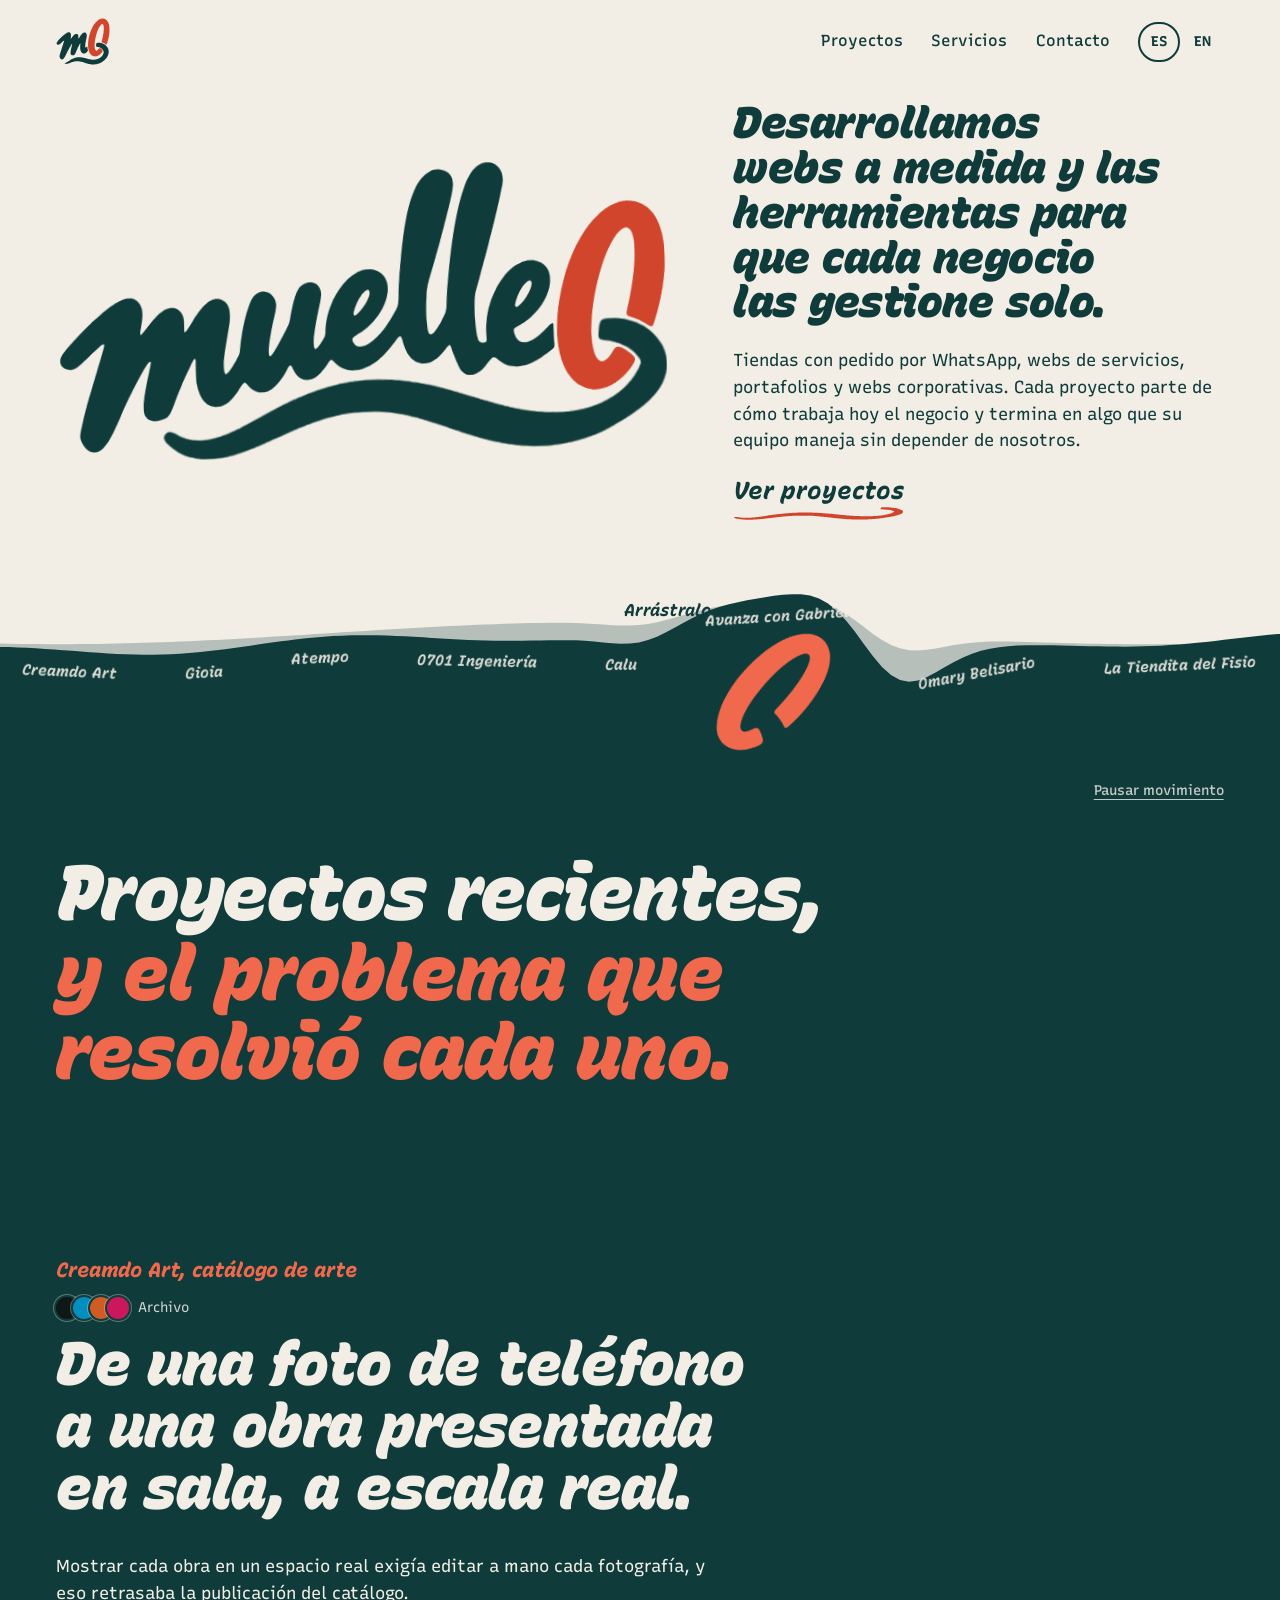
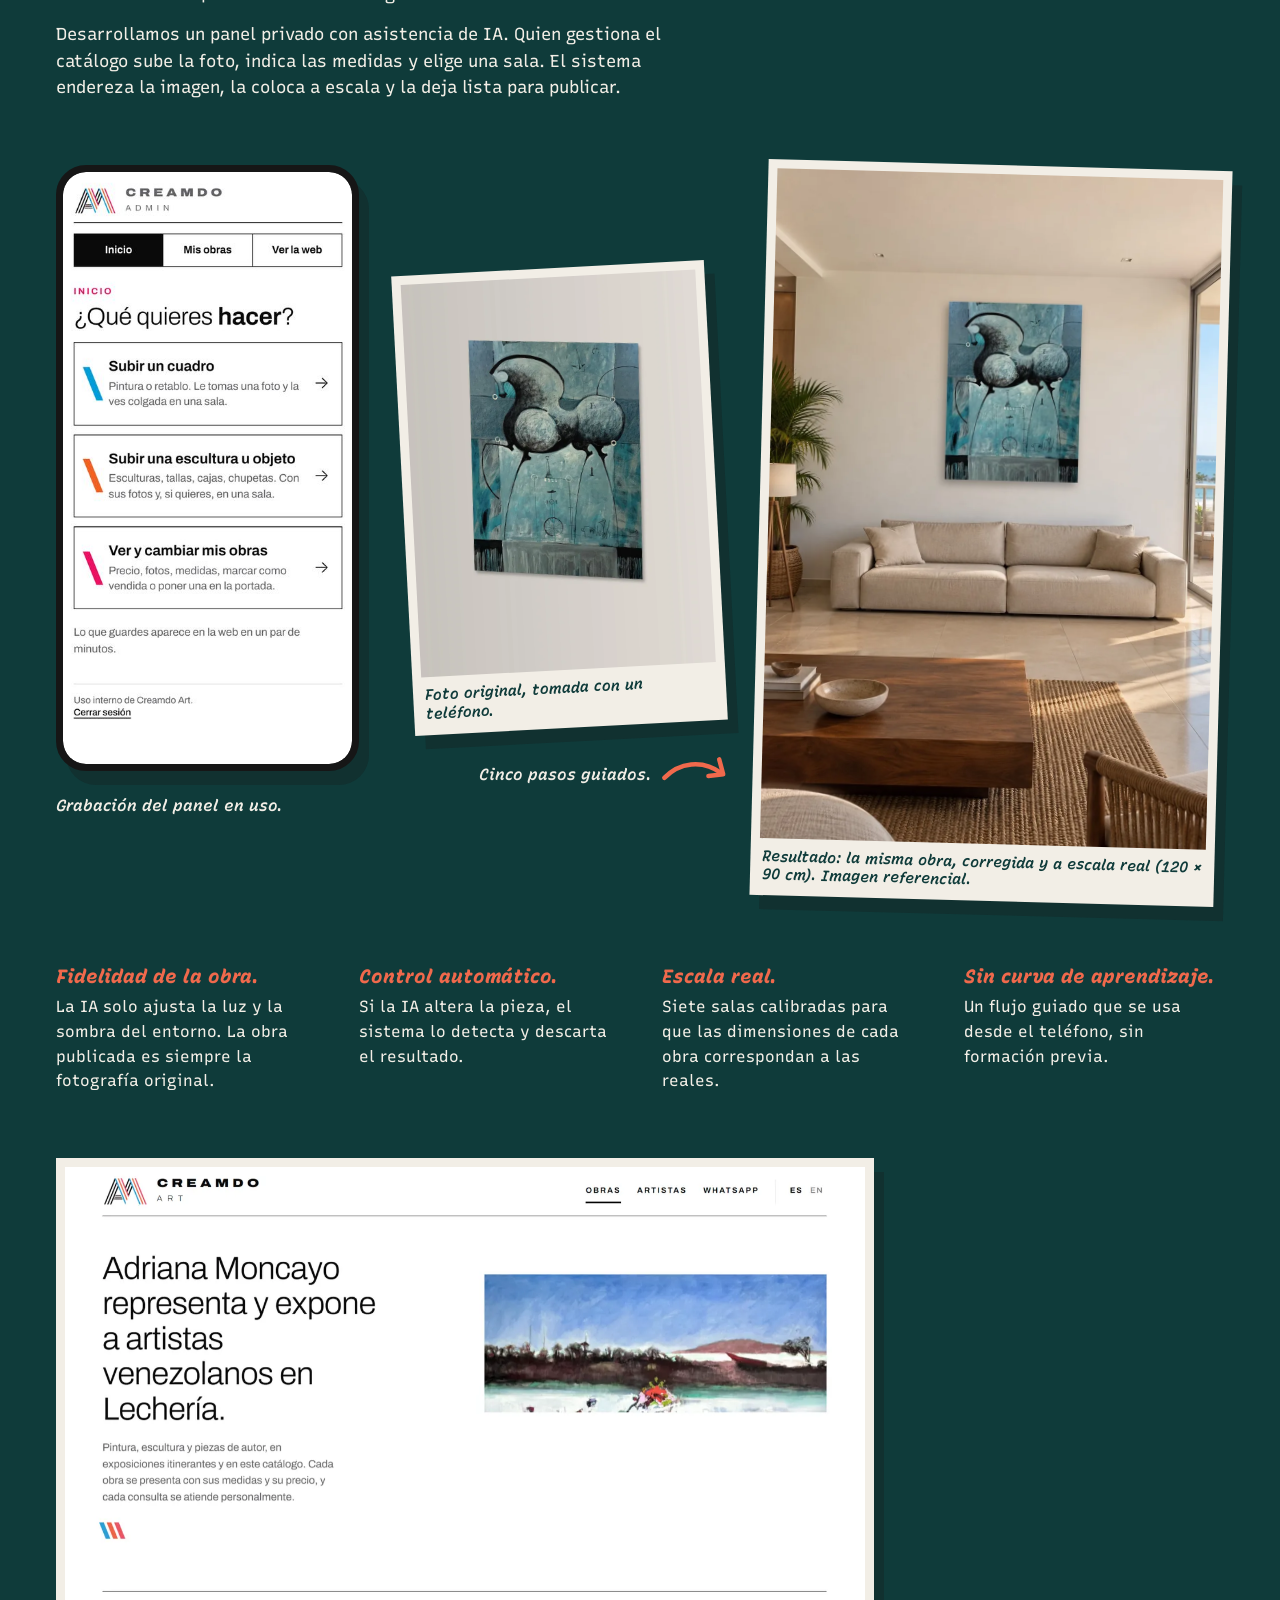
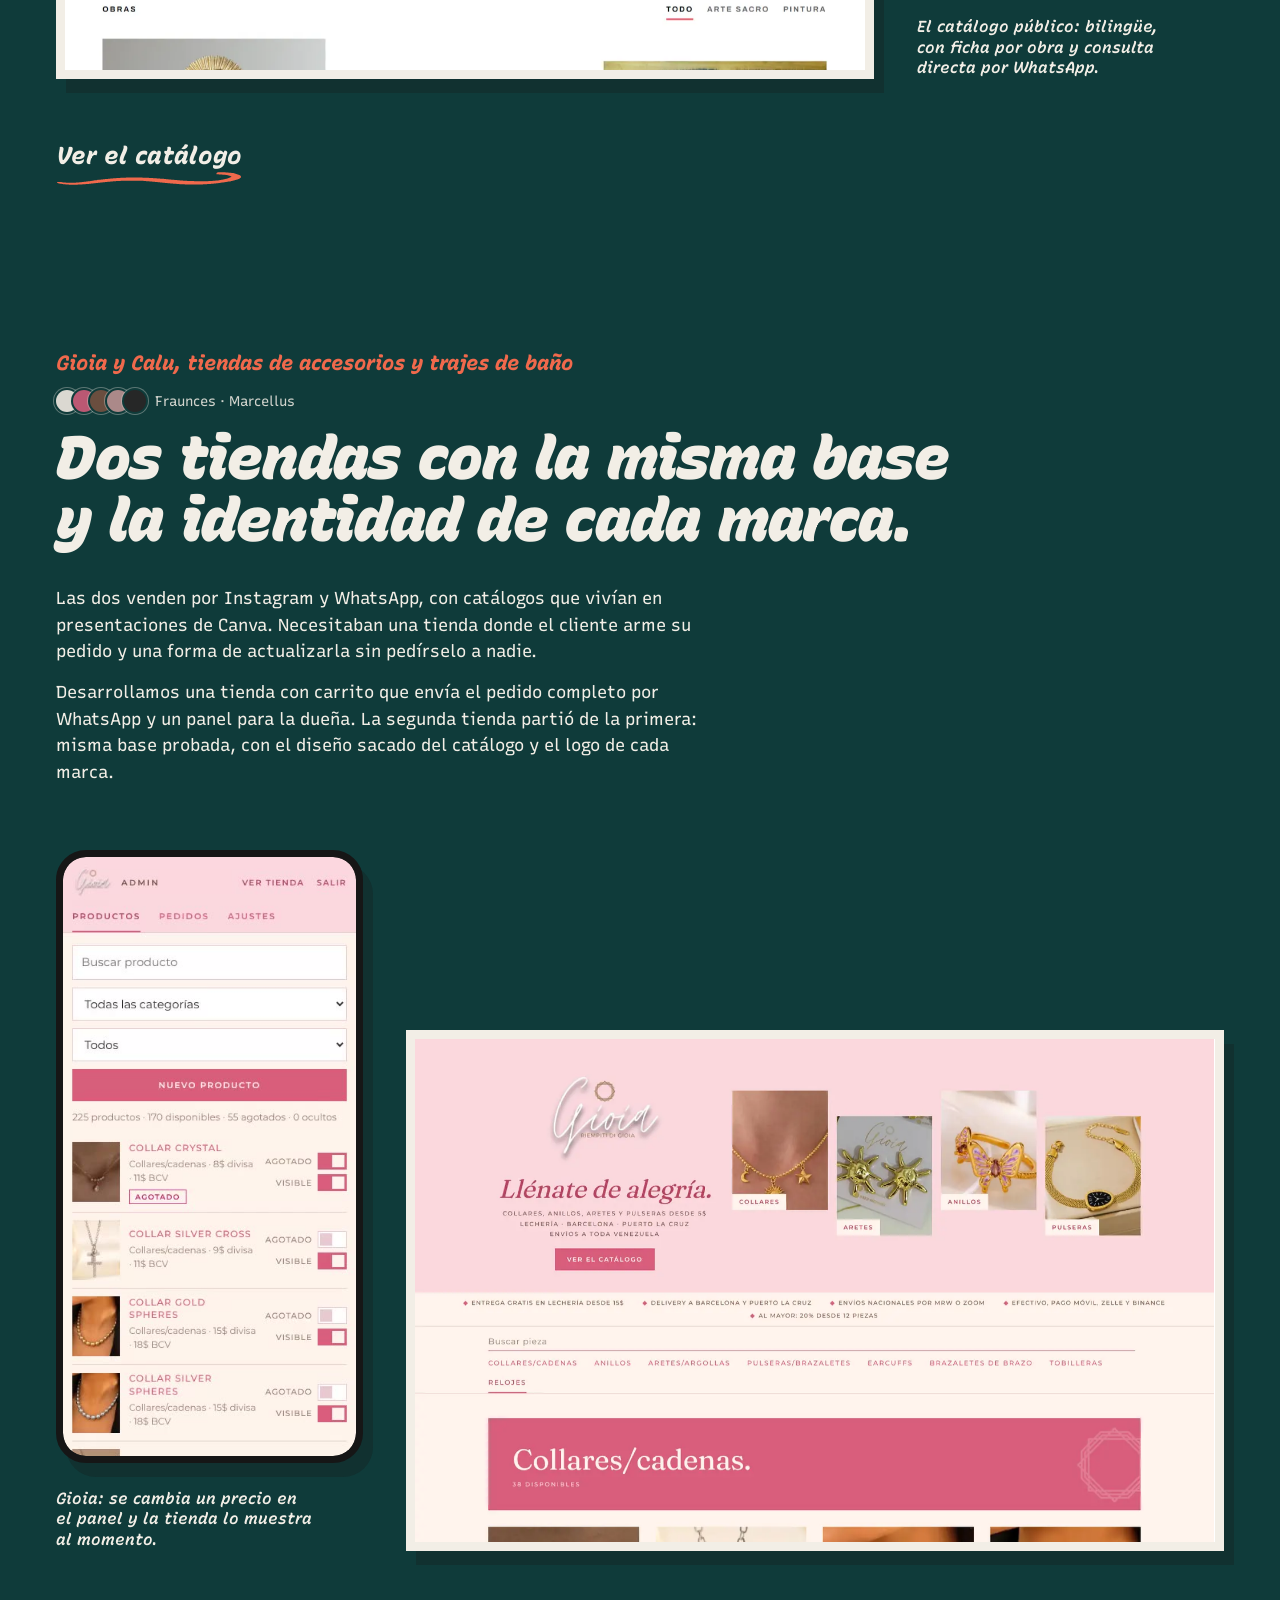
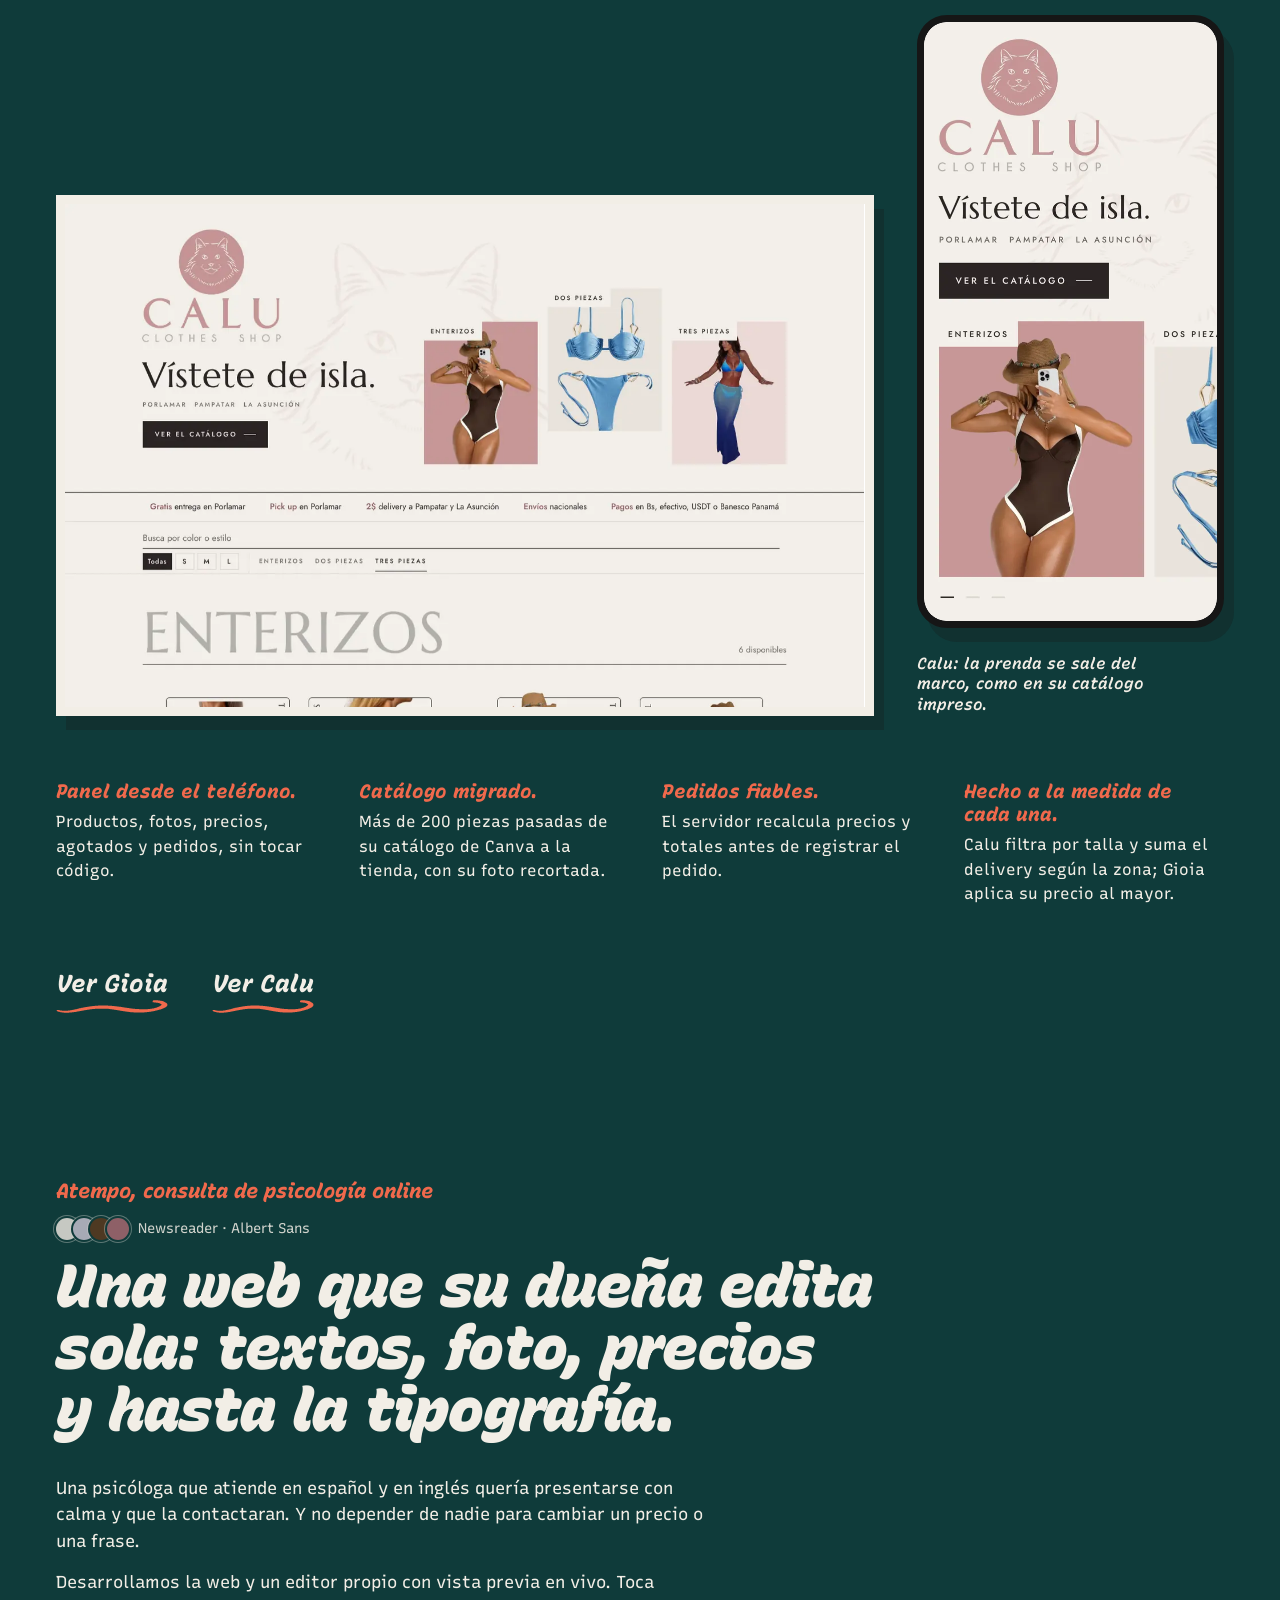
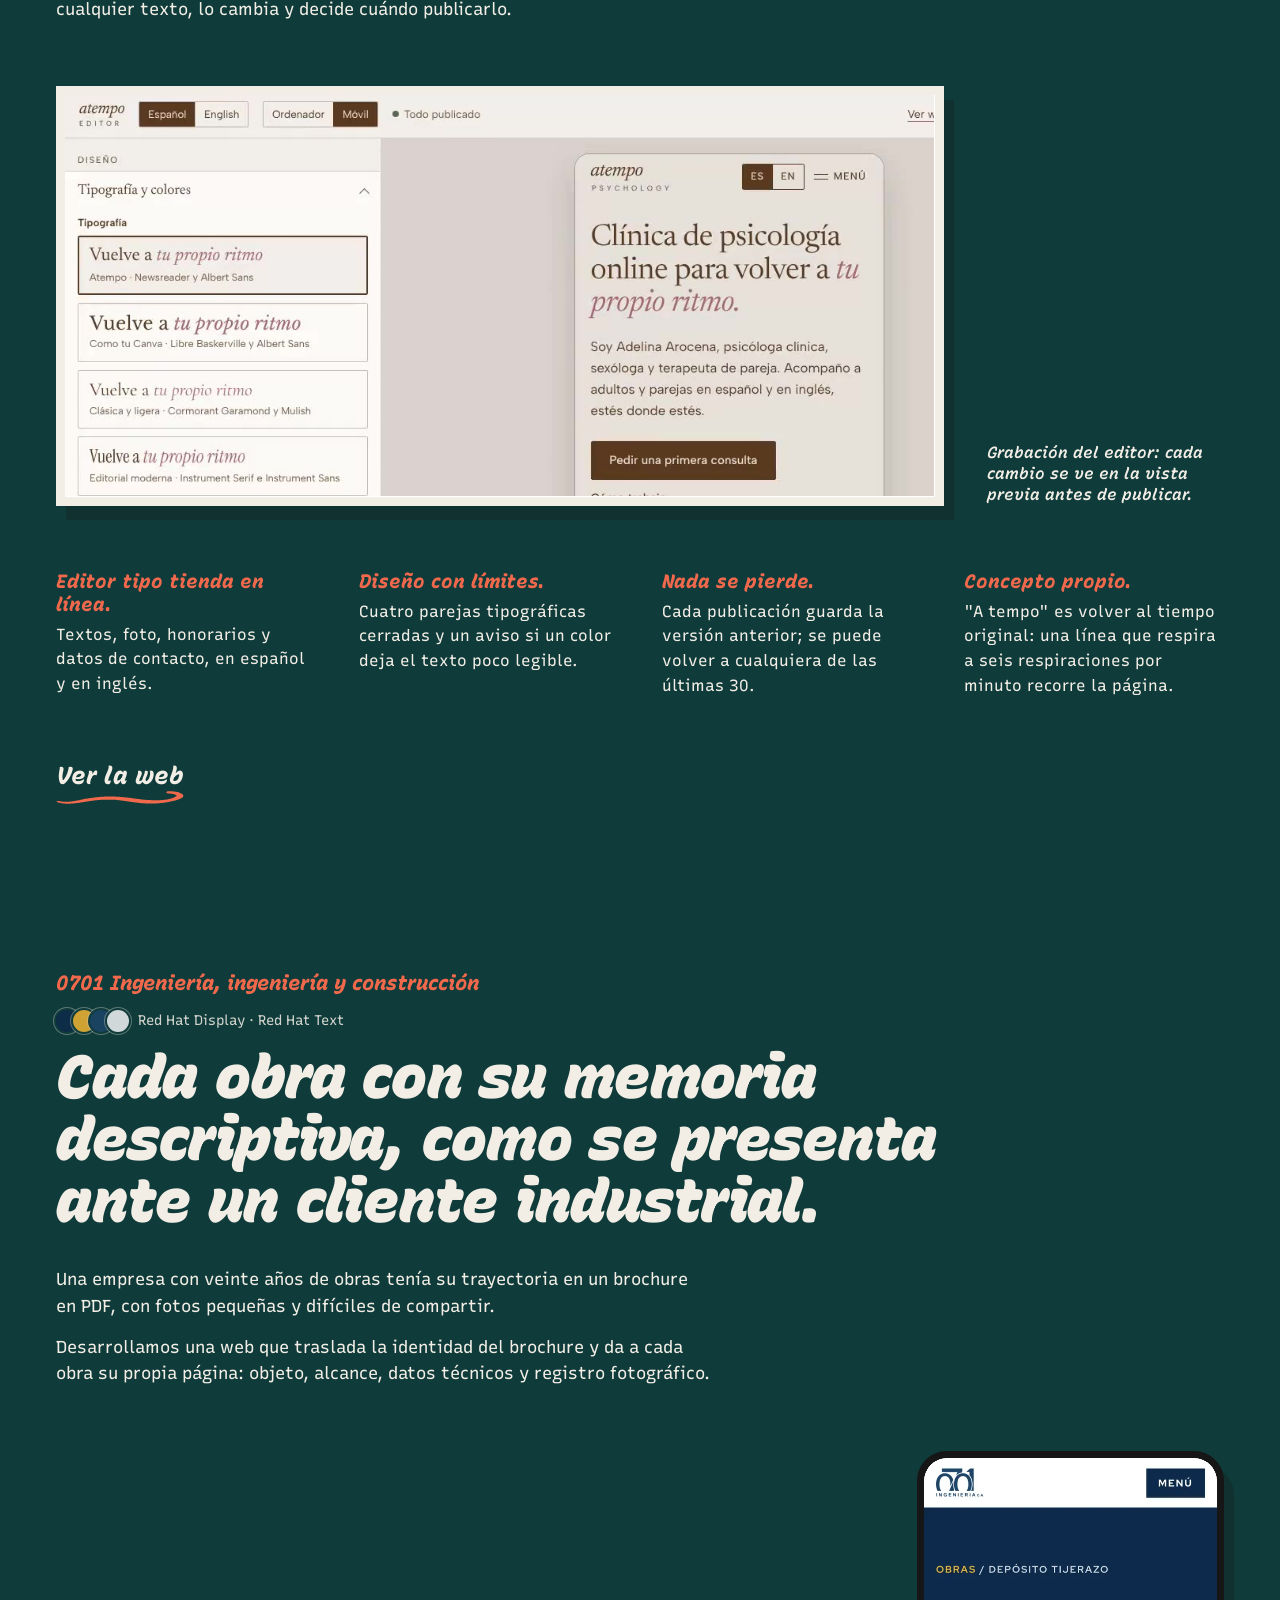
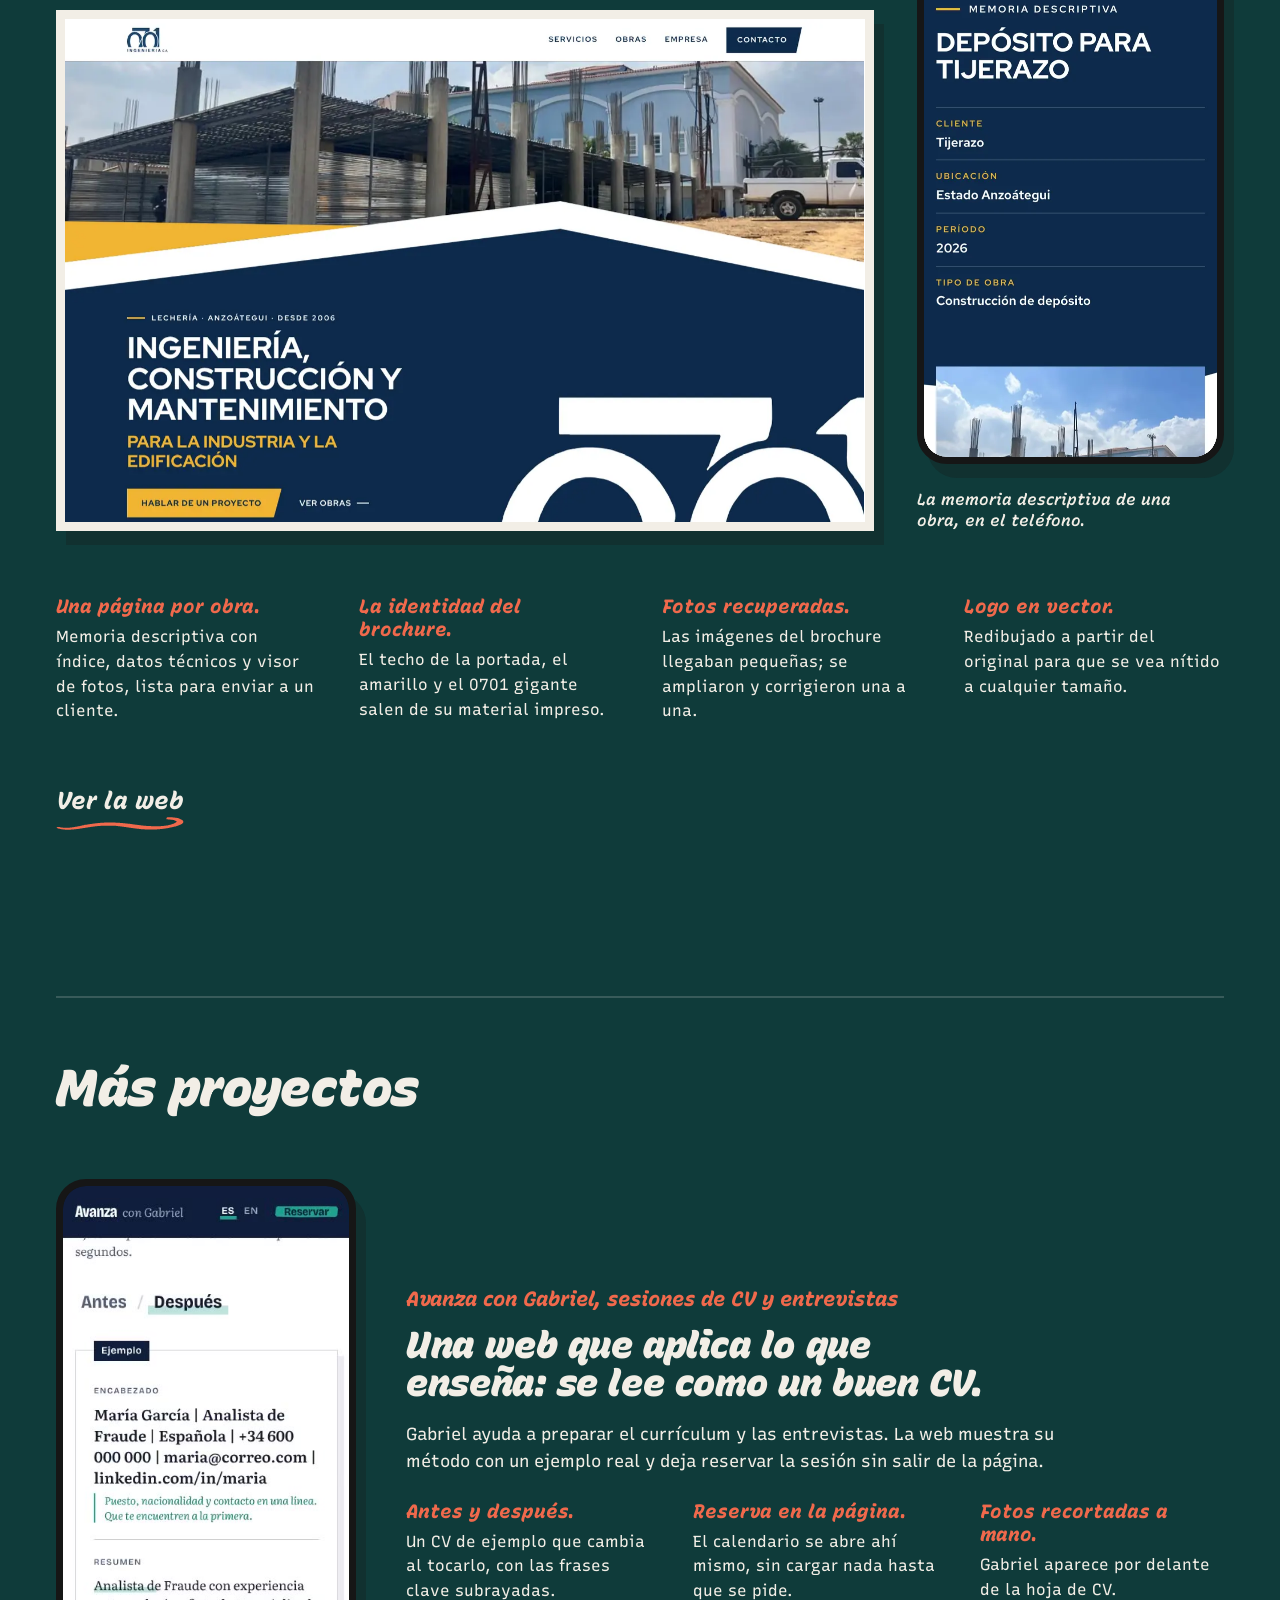
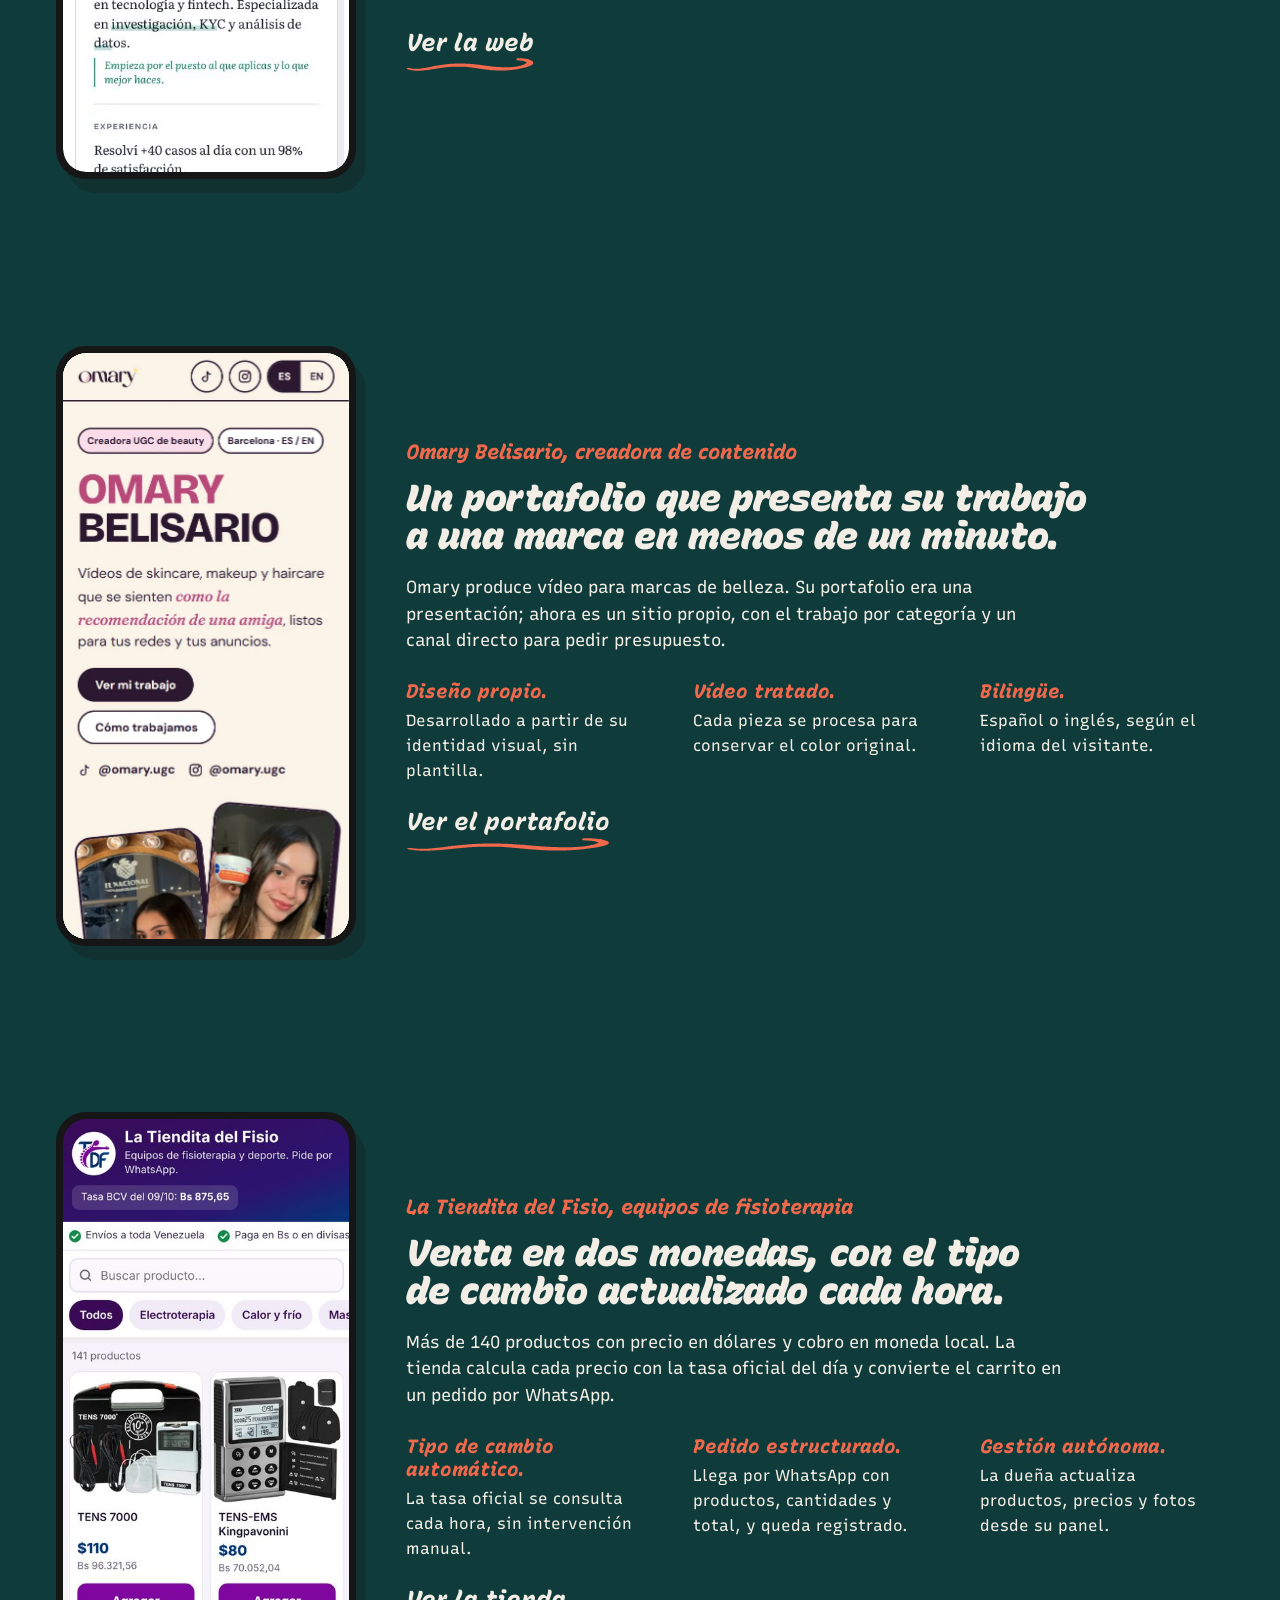
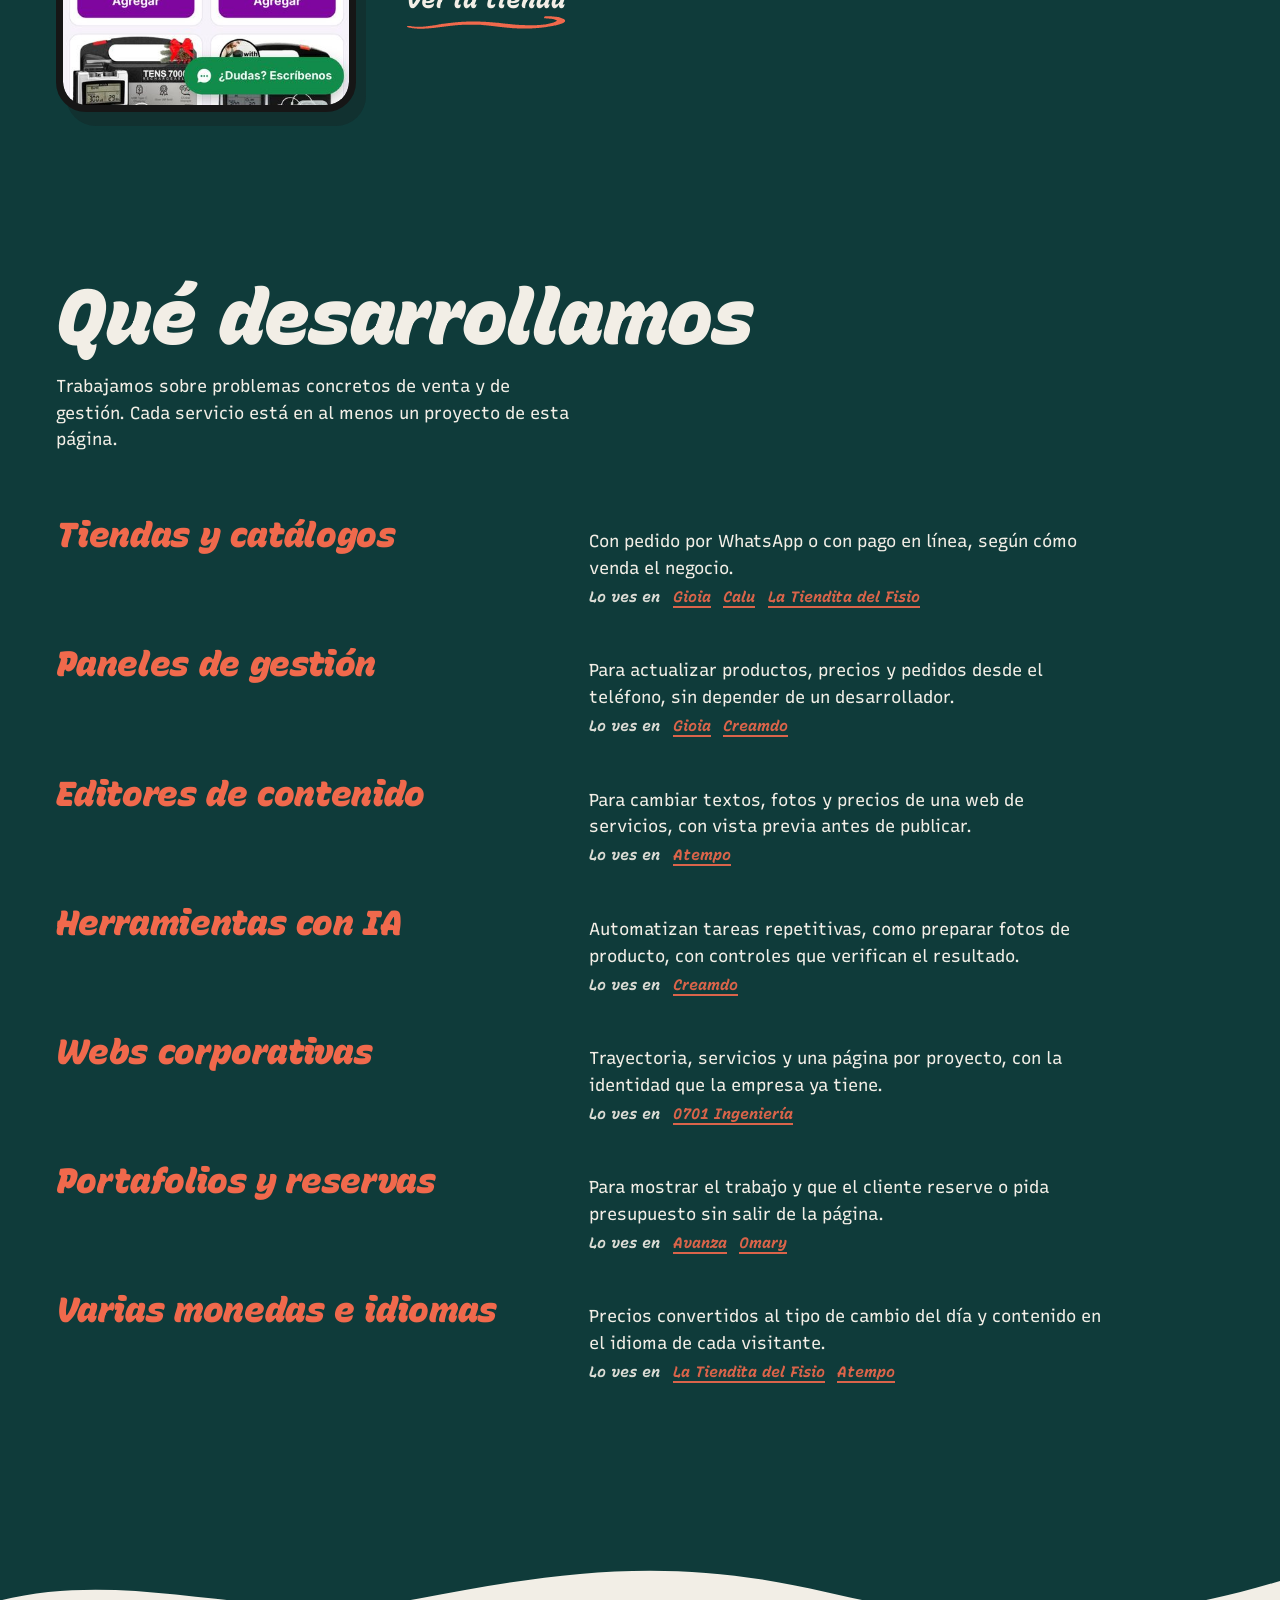
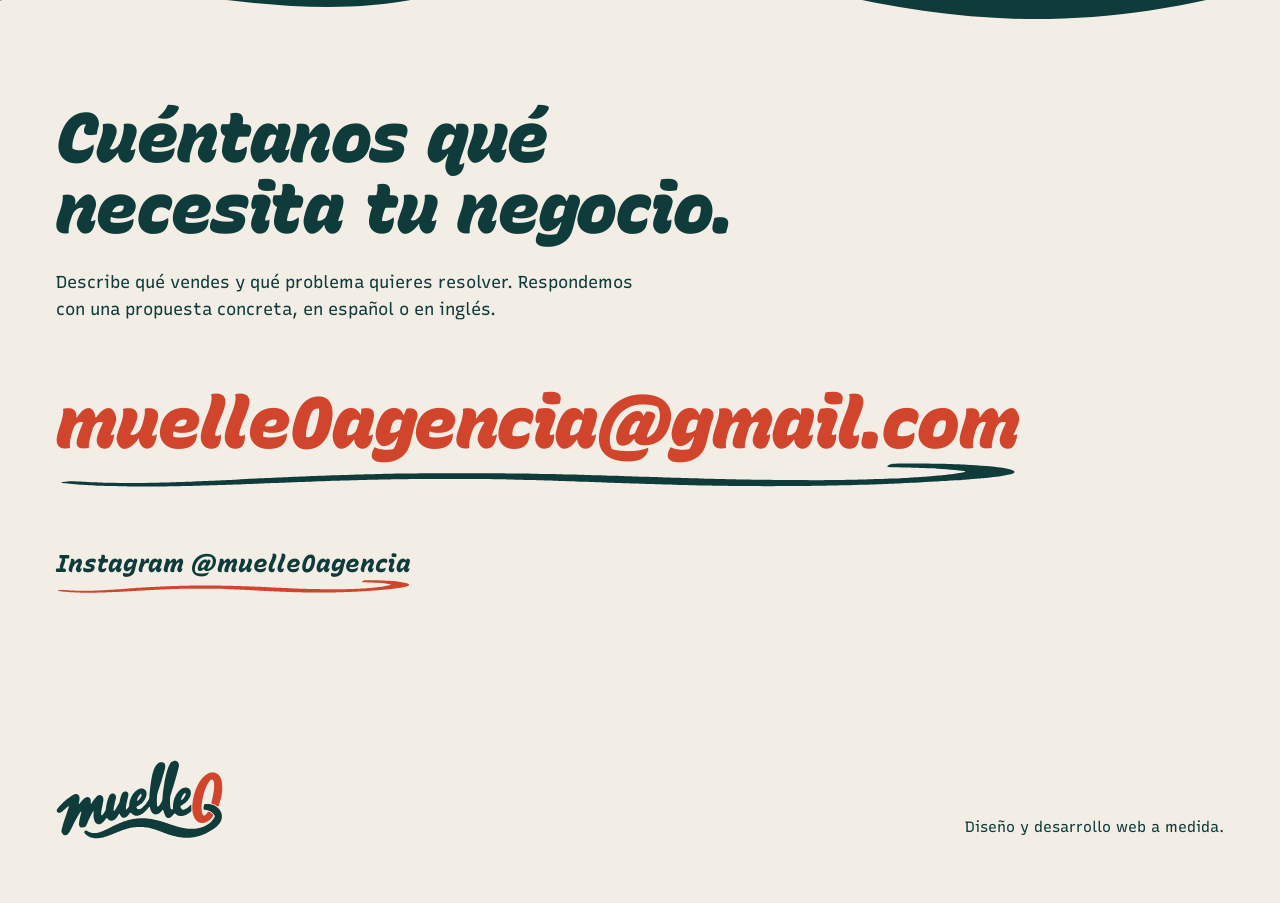
==== commit e53450e8: "Portafolio con los proyectos nuevos y más identidad - Destacados: Creamdo, Gioia y Calu, Atempo y 07" ====
--- a/index.html
+++ b/index.html
@@ -4,12 +4,12 @@
 <meta charset="utf-8">
 <meta name="viewport" content="width=device-width,initial-scale=1">
 <title>muelle0 | Diseño y desarrollo web a medida</title>
-<meta name="description" content="Desarrollamos webs y herramientas a medida para negocios que venden en línea: catálogos, tiendas, paneles de gestión y automatizaciones con IA.">
+<meta name="description" content="Desarrollamos webs a medida y las herramientas para que cada negocio las gestione solo: tiendas con pedido por WhatsApp, paneles y editores de contenido, webs corporativas y herramientas con IA.">
 <meta name="theme-color" content="#F2EEE6">
 <link rel="icon" href="marca/favicon.svg" type="image/svg+xml">
 <link rel="apple-touch-icon" href="marca/icono-180.png">
 <meta property="og:title" content="muelle0 | Diseño y desarrollo web a medida">
-<meta property="og:description" content="Webs y herramientas a medida para negocios que venden en línea.">
+<meta property="og:description" content="Webs a medida y las herramientas para gestionarlas.">
 <meta property="og:image" content="https://muelle0.com/marca/compartir.png">
 <meta property="og:type" content="website">
 <meta property="og:url" content="https://muelle0.com/">
@@ -19,9 +19,9 @@
 <link rel="alternate" hreflang="x-default" href="https://muelle0.com/">
 <meta property="og:locale" content="es_ES">
 <meta name="twitter:card" content="summary_large_image">
-<script type="application/ld+json">{"@context":"https://schema.org","@type":"ProfessionalService","name":"muelle0","url":"https://muelle0.com/","logo":"https://muelle0.com/marca/icono-180.png","image":"https://muelle0.com/marca/compartir.png","description":"Diseño y desarrollo de webs y herramientas a medida para negocios que venden en línea: catálogos, tiendas, paneles de gestión y automatizaciones con IA.","email":"muelle0agencia@gmail.com","sameAs":["https://www.instagram.com/muelle0agencia/"],"knowsLanguage":["es","en"]}</script>
+<script type="application/ld+json">{"@context":"https://schema.org","@type":"ProfessionalService","name":"muelle0","url":"https://muelle0.com/","logo":"https://muelle0.com/marca/icono-180.png","image":"https://muelle0.com/marca/compartir.png","description":"Diseño y desarrollo de webs a medida y de las herramientas para gestionarlas: tiendas, paneles de gestión, editores de contenido, webs corporativas y herramientas con IA.","email":"muelle0agencia@gmail.com","sameAs":["https://www.instagram.com/muelle0agencia/"],"knowsLanguage":["es","en"]}</script>
 <link rel="preload" href="fuentes/recursive-brocha.woff2" as="font" type="font/woff2" crossorigin>
-<link rel="stylesheet" href="estilo.css?v=9">
+<link rel="stylesheet" href="estilo.css?v=11">
 </head>
 <body>
 <header class="cielo" id="inicio">
@@ -38,13 +38,14 @@
   <div class="portada">
     <p class="logo-grande"><svg viewBox="0 0 1433 684" role="img" aria-labelledby="t-logo"><title id="t-logo">muelle0</title><path class="letras" fill-rule="evenodd" d="M77.7 652.5C77.2 652.4 75.6 652.1 74.0 651.8C66.9 650.7 58.8 644.3 54.7 636.8C54.3 636.1 53.7 635.0 53.4 634.5C50.7 630.1 47.8 623.3 47.3 620.2C46.5 615.1 46.6 612.0 47.8 605.8C48.1 604.5 48.6 602.3 48.9 600.8C49.4 598.2 50.0 595.9 50.8 593.0C51.1 592.2 51.5 590.4 51.8 589.2C52.4 586.7 53.1 584.1 53.8 581.8C54.1 581.1 54.5 579.3 54.8 577.8C55.5 574.9 56.1 572.3 56.8 570.2C57.1 569.4 57.5 567.9 57.8 566.7C58.6 563.6 59.3 561.0 59.9 559.5C60.1 558.8 60.6 557.0 61.0 555.5C61.7 552.7 62.2 551.0 62.7 549.7C63.1 548.8 63.9 545.9 64.3 544.0C64.6 542.9 65.4 540.5 66.0 539.2C66.4 538.2 67.3 534.8 67.3 534.4C67.3 534.1 67.5 533.5 67.8 532.9C68.1 532.3 68.3 531.5 68.4 531.2C68.5 530.8 68.9 529.8 69.2 529.0C69.5 528.2 69.9 526.8 70.2 525.8C70.6 524.2 71.4 521.8 72.0 520.5C72.4 519.4 73.3 516.6 73.5 515.4C73.6 514.8 73.9 514.3 74.0 514.2C74.2 514.0 74.3 513.7 74.3 513.4C74.3 513.1 74.5 512.5 74.8 512.0C75.0 511.5 75.5 510.2 75.8 509.0C76.4 506.9 76.7 506.0 77.8 503.1C78.1 502.4 78.8 500.3 79.4 498.3C80.0 496.4 80.6 494.5 80.8 494.0C81.3 492.9 82.3 489.9 82.3 489.3C82.3 489.1 82.5 488.5 82.8 487.9C83.7 485.7 84.3 484.1 85.5 480.5C86.6 477.0 87.9 473.0 88.7 470.8C88.9 470.3 89.2 469.4 89.3 468.8C89.5 468.3 89.8 467.4 90.0 466.8C90.2 466.3 90.8 464.2 91.5 462.2C92.1 460.2 93.0 457.4 93.5 456.2C93.9 454.9 94.3 453.6 94.3 453.3C94.3 453.1 94.6 452.4 94.8 451.9C95.1 451.4 95.3 450.8 95.3 450.6C95.3 450.4 95.5 449.8 95.8 449.2C96.1 448.6 96.8 446.5 97.5 444.5C99.6 437.9 100.4 435.5 101.2 433.2C101.7 431.9 102.3 429.8 102.7 428.5C103.1 427.2 103.6 425.6 103.9 424.8C104.8 422.4 105.2 421.2 105.8 419.3C106.1 418.3 106.8 415.9 107.4 414.0C108.1 412.1 108.8 409.7 109.0 408.7C109.2 407.7 109.6 406.1 109.9 405.1C110.5 402.8 110.5 402.2 109.6 401.2C108.5 399.8 107.3 400.1 103.2 402.9C100.0 405.0 84.2 418.7 75.5 426.8C74.2 428.1 61.7 439.2 59.8 440.8C58.6 441.9 57.4 442.9 57.3 443.0C57.2 443.1 56.4 443.8 55.5 444.5C54.6 445.2 53.7 446.0 53.5 446.2C52.9 446.8 46.6 451.5 44.8 452.6C39.2 456.1 35.8 457.3 30.8 457.6C21.8 458.1 13.3 454.5 9.6 448.6C6.8 444.2 6.3 442.4 6.3 437.4C6.4 430.2 8.2 426.1 15.3 417.0C17.3 414.4 23.0 407.7 24.1 406.5C24.3 406.3 25.8 404.7 27.3 403.0C33.1 396.6 35.1 394.6 46.8 382.8C58.9 370.8 69.5 360.7 76.2 354.8C77.6 353.6 80.3 351.2 82.2 349.5C84.0 347.9 86.0 346.1 86.5 345.7C87.1 345.2 88.6 343.9 90.0 342.7C92.5 340.5 97.3 336.6 104.5 330.7C112.3 324.4 131.2 310.7 132.2 310.7C132.3 310.7 133.4 310.0 134.6 309.2C137.2 307.6 140.3 305.8 143.2 304.3C144.3 303.8 145.6 303.0 146.2 302.7C146.8 302.3 148.6 301.5 150.2 300.8C151.8 300.1 153.3 299.4 153.5 299.3C153.7 299.2 154.9 298.7 156.2 298.3C157.5 297.9 159.0 297.4 159.6 297.1C160.2 296.9 161.0 296.7 161.4 296.7C161.7 296.7 162.4 296.5 162.7 296.3C165.2 295.0 179.7 295.1 180.5 296.4C180.6 296.5 181.0 296.7 181.3 296.7C183.4 296.7 190.0 301.2 193.0 304.8C195.2 307.3 198.3 312.3 198.3 313.1C198.3 313.4 198.5 313.7 198.6 313.8C198.8 313.9 199.0 314.4 199.1 314.9C199.3 315.4 199.6 316.3 199.8 316.8C202.3 322.3 202.8 335.9 200.9 346.8C200.8 347.9 200.5 349.7 200.3 350.7C200.2 351.7 199.9 353.2 199.7 354.0C199.5 354.8 199.1 356.9 198.8 358.5C198.5 360.2 198.1 362.2 197.9 363.0C194.9 376.0 194.6 381.7 196.8 381.7C198.0 381.7 203.1 376.3 208.1 369.7C210.7 366.4 219.5 355.7 222.0 352.9C222.6 352.1 224.0 350.6 225.0 349.5C226.9 347.4 234.6 339.7 237.9 336.6C240.0 334.6 243.0 332.3 245.2 330.9C245.9 330.4 246.8 329.9 247.0 329.6C247.3 329.3 248.4 328.6 249.5 328.0C250.6 327.4 251.8 326.7 252.2 326.4C252.8 326.0 254.7 325.1 257.0 324.1C257.6 323.8 258.4 323.4 258.8 323.3C259.1 323.1 260.0 322.8 260.8 322.7C261.5 322.5 263.6 322.1 265.3 321.7C278.3 318.9 289.9 325.2 295.3 338.0C298.6 346.0 299.2 351.8 298.5 370.8C298.3 377.1 298.3 377.7 298.8 378.3C299.2 378.7 299.7 379.0 300.0 379.0C300.6 379.0 303.4 376.1 305.3 373.6C306.3 372.3 307.0 371.2 310.9 365.6C311.7 364.4 313.9 361.1 315.8 358.2C317.7 355.2 319.8 352.2 320.3 351.3C320.9 350.5 321.9 349.1 322.4 348.2C323.8 346.0 326.7 341.9 327.0 341.7C327.1 341.6 327.6 340.9 328.1 340.2C328.5 339.4 329.4 338.4 329.8 337.8C330.3 337.3 331.0 336.5 331.3 336.0C332.4 334.3 340.5 324.7 343.5 321.7C346.0 319.0 350.3 315.3 354.6 311.8C355.8 310.8 360.5 307.7 360.8 307.7C360.9 307.7 362.2 307.1 363.8 306.3C365.4 305.6 367.4 304.8 368.2 304.7C369.1 304.5 370.4 304.2 371.2 304.0C373.5 303.4 380.1 303.6 383.1 304.3C389.4 305.8 396.6 310.7 400.0 315.7C402.6 319.6 404.8 325.2 405.4 329.3C406.4 337.0 406.6 344.9 406.0 351.0C405.8 352.7 405.5 355.6 405.3 357.4C405.2 359.1 404.9 361.2 404.7 362.0C404.1 364.6 403.4 368.4 402.8 371.5C402.3 374.7 401.5 378.7 401.0 380.8C400.5 382.7 399.7 386.8 399.3 389.1C399.2 390.1 398.9 391.5 398.7 392.1C398.3 393.6 397.5 397.3 396.8 401.0C396.5 402.7 396.1 405.0 395.8 406.1C395.5 407.1 395.3 408.3 395.3 408.6C395.3 409.0 395.1 410.0 394.9 410.9C394.6 411.8 394.1 414.1 393.8 416.0C393.5 417.9 393.1 420.5 392.8 421.7C391.6 427.5 391.3 429.1 390.9 432.0C390.6 433.7 390.3 435.8 390.2 436.7C390.1 437.5 389.9 438.8 389.7 439.7C388.3 446.5 387.7 455.9 388.0 465.7C388.5 478.3 390.2 481.5 395.0 478.9C397.3 477.6 403.9 469.9 406.5 465.6C406.7 465.3 408.0 463.4 409.4 461.3C410.7 459.2 412.6 456.3 413.5 454.9C414.4 453.4 415.6 451.6 416.2 450.7C416.7 449.8 417.5 448.5 417.9 447.7C418.4 446.8 419.0 445.7 419.3 445.2C419.7 444.6 420.3 443.5 420.7 442.7C421.2 441.8 421.9 440.6 422.4 439.8C423.2 438.5 424.8 434.8 425.8 432.0C426.1 431.2 426.5 428.8 426.8 426.8C427.9 418.6 428.1 417.4 428.3 415.0C428.5 413.6 428.8 411.6 428.9 410.6C429.1 409.7 429.5 407.0 429.8 404.8C430.4 400.9 430.9 397.9 431.8 393.7C432.1 392.5 432.5 390.0 432.8 388.2C433.1 386.3 433.5 384.2 433.7 383.5C433.9 382.8 434.2 381.5 434.3 380.7C434.5 379.8 434.8 378.7 434.9 378.2C435.1 377.6 435.5 375.9 435.8 374.3C436.4 371.6 436.8 369.8 437.8 366.2C438.1 365.2 438.5 363.4 438.8 362.2C439.4 359.5 440.3 356.3 441.8 351.5C442.1 350.6 442.3 349.6 442.3 349.2C442.3 348.8 442.6 348.1 442.8 347.5C443.1 347.0 443.3 346.4 443.3 346.1C443.3 345.8 443.5 345.1 443.8 344.6C444.3 343.3 445.3 339.9 445.3 339.4C445.3 339.1 445.5 338.5 445.8 337.9C446.6 336.0 447.3 334.2 447.9 332.3C448.2 331.3 448.9 329.4 449.4 328.0C450.0 326.6 450.6 325.0 450.8 324.3C451.9 321.4 454.8 314.9 456.0 312.5C456.7 311.0 457.3 309.7 457.3 309.6C457.3 309.4 457.6 308.9 458.0 308.4C458.3 307.9 459.3 306.4 460.1 305.2C466.7 295.0 478.8 289.0 489.8 290.5C499.7 291.8 506.9 297.5 511.7 307.7C513.8 312.0 514.0 312.6 515.0 318.8C515.4 321.0 515.2 325.8 514.7 328.5C514.5 329.4 514.1 331.7 513.8 333.7C513.3 337.0 513.0 338.5 511.8 342.5C511.6 343.4 511.1 345.3 510.8 346.7C510.3 349.3 509.6 351.9 508.8 354.2C508.6 354.9 508.1 356.6 507.8 358.0C507.1 361.0 506.4 363.7 505.8 365.5C505.6 366.2 505.2 368.1 504.8 369.7C504.5 371.2 504.1 373.2 503.8 374.2C503.6 375.1 503.2 376.5 503.0 377.3C502.3 379.9 501.7 383.1 501.3 385.3C501.1 386.4 500.8 387.7 500.7 388.0C500.5 388.3 500.3 389.0 500.3 389.5C500.3 389.9 500.1 391.0 499.9 391.7C499.6 392.5 499.2 394.7 498.9 396.7C498.3 400.2 497.7 403.1 496.8 407.5C496.6 408.8 496.1 411.6 495.8 413.8C495.6 416.0 495.1 419.3 494.8 421.2C494.0 426.6 494.1 438.6 495.0 440.3C496.1 442.5 497.6 442.2 500.8 438.8C503.5 436.1 508.1 429.6 511.5 424.0C512.2 422.8 512.9 421.8 513.0 421.7C513.1 421.6 513.5 421.0 513.8 420.4C514.1 419.8 514.8 418.7 515.3 417.9C515.8 417.1 516.6 415.9 517.0 415.1C517.5 414.3 519.0 411.8 520.4 409.4C524.3 402.8 526.3 399.3 526.3 399.0C526.3 398.9 526.7 398.2 527.3 397.5C527.8 396.8 528.5 395.4 529.0 394.5C529.4 393.6 530.3 391.9 531.0 390.8C531.6 389.7 532.5 388.2 532.8 387.5C533.2 386.8 533.6 385.9 533.9 385.7C534.1 385.4 534.8 384.1 535.5 382.7C536.3 381.4 537.4 379.3 538.0 378.1C538.6 376.8 539.5 375.3 539.9 374.7C542.5 370.5 544.5 365.6 545.3 361.4C545.5 360.6 545.8 359.7 545.9 359.4C546.1 359.1 546.3 358.2 546.5 357.3C546.6 356.5 547.0 354.3 547.3 352.3C547.7 350.4 548.2 348.1 548.3 347.2C548.5 346.4 548.8 345.2 549.0 344.6C549.2 344.0 549.5 342.3 549.8 340.8C550.4 338.1 551.1 335.2 551.9 332.7C552.1 331.8 552.5 330.1 552.8 328.8C553.3 326.6 554.0 324.0 554.7 321.8C555.2 320.4 556.0 317.3 556.3 316.0C556.6 314.9 557.4 312.6 558.0 311.2C558.1 310.8 558.5 309.6 558.8 308.5C559.6 305.8 560.2 304.2 561.8 300.6C562.1 299.9 562.3 299.2 562.3 299.0C562.3 298.3 566.5 290.1 567.9 288.1C574.5 278.4 585.8 272.4 596.8 272.8C599.2 272.8 601.6 273.1 602.2 273.3C602.7 273.5 604.1 274.0 605.3 274.3C609.2 275.6 613.2 278.7 615.7 282.3C617.6 285.1 617.9 285.8 619.7 290.7C620.2 292.3 620.6 294.3 621.0 297.8C621.4 300.7 621.3 301.1 620.3 308.8C620.2 309.9 619.9 311.4 619.7 312.2C619.5 312.9 619.1 314.9 618.8 316.7C618.3 319.7 617.9 321.5 616.8 325.2C616.6 326.1 616.1 328.0 615.8 329.3C615.3 332.0 614.8 334.0 613.9 337.0C613.6 338.0 613.1 340.0 612.8 341.5C612.3 344.1 611.8 346.3 610.8 349.8C610.6 350.8 610.1 352.7 609.8 354.2C609.3 356.9 609.0 357.9 608.1 361.5C607.5 364.2 607.2 365.6 606.5 369.3C606.2 371.1 605.8 372.9 605.7 373.5C605.2 375.3 604.4 379.1 603.8 382.5C603.5 384.3 603.1 386.7 602.9 387.7C602.7 388.7 602.5 390.3 602.3 391.4C602.2 392.4 601.9 394.0 601.7 394.9C599.7 404.0 599.3 422.2 601.0 426.0C602.1 428.3 603.4 428.9 605.3 428.0C606.8 427.2 609.8 424.1 612.8 420.3C613.9 418.9 615.0 417.6 615.3 417.4C615.5 417.1 616.1 416.4 616.5 415.7C617.2 414.7 618.2 413.3 620.0 410.7C626.9 400.6 627.7 398.5 628.3 386.7C628.6 381.3 629.1 377.2 629.8 373.0C630.4 369.9 631.2 365.0 631.5 363.2C631.6 362.4 631.8 361.4 632.0 360.8C632.9 357.7 633.3 355.9 633.8 353.8C634.4 351.5 635.1 349.1 635.8 347.0C636.1 346.4 636.5 344.9 636.8 343.8C637.1 342.7 637.6 341.3 637.8 340.7C638.1 340.0 638.8 338.2 639.3 336.7C641.5 331.0 643.9 325.4 646.4 320.2C647.3 318.3 650.5 312.1 651.0 311.3C651.2 311.1 652.2 309.3 653.3 307.3C654.4 305.4 655.5 303.7 655.6 303.4C655.7 303.2 656.2 302.5 656.7 301.8C657.2 301.1 658.4 299.2 659.5 297.5C661.7 294.0 666.9 287.1 669.6 284.0C670.7 282.8 671.9 281.4 672.3 280.9C673.4 279.5 677.2 275.5 680.3 272.4C684.4 268.3 693.4 261.0 696.5 259.3C697.0 259.0 698.5 258.0 699.8 257.2C701.1 256.4 702.3 255.7 702.4 255.7C702.6 255.7 703.3 255.2 704.1 254.7C704.8 254.1 705.6 253.7 705.7 253.7C705.8 253.7 707.2 253.1 708.8 252.3C711.5 251.1 716.3 249.3 718.5 248.7C719.1 248.5 719.7 248.3 719.9 248.2C720.1 248.1 722.1 247.7 724.4 247.3C729.8 246.5 737.7 246.4 742.7 247.3C746.6 248.0 747.6 248.3 751.8 250.1C752.5 250.4 753.2 250.7 753.3 250.7C753.9 250.7 758.7 253.6 761.2 255.6C768.6 261.3 772.9 268.0 775.6 278.0C776.9 282.8 777.1 284.2 777.3 290.5C777.4 296.8 777.0 301.8 775.8 306.2C775.6 307.1 775.2 309.0 774.8 310.5C774.5 312.0 774.1 313.6 774.0 314.2C773.8 314.7 773.5 315.6 773.3 316.2C772.7 318.4 771.3 322.6 770.9 323.5C770.1 325.1 769.0 327.8 768.7 328.5C767.5 331.6 763.1 339.9 760.8 343.4C760.0 344.6 759.3 345.7 759.3 345.8C759.3 346.0 755.0 352.4 754.7 352.7C754.6 352.8 754.1 353.4 753.6 354.2C753.1 354.9 752.4 355.8 752.1 356.2C751.8 356.5 750.7 357.9 749.7 359.1C744.7 365.6 738.2 372.4 731.2 378.5C729.7 379.8 728.4 381.0 728.2 381.2C727.4 382.0 717.5 389.2 715.4 390.5C715.1 390.7 713.9 391.5 712.7 392.2C711.6 393.0 710.6 393.7 710.5 393.7C710.4 393.7 709.4 394.2 708.3 394.9C707.1 395.6 704.2 397.2 701.8 398.5C690.1 404.6 688.4 408.0 692.8 416.6C695.1 421.2 697.5 423.6 701.8 425.8C705.1 427.4 713.4 427.1 717.0 425.3C717.3 425.2 718.0 425.0 718.7 424.8C720.1 424.5 727.7 420.8 730.5 419.0C741.3 412.2 755.2 399.6 764.7 388.0C767.5 384.6 771.8 379.1 772.3 378.3C772.6 377.9 773.7 376.4 774.7 375.0C777.3 371.2 781.1 365.6 785.0 359.4C786.2 357.5 787.7 355.1 788.3 354.2C788.9 353.3 789.7 351.9 790.1 351.2C790.5 350.4 790.9 349.8 791.0 349.7C791.1 349.6 791.8 348.5 792.5 347.3C793.2 346.1 794.3 344.5 794.8 343.6C800.1 335.9 801.4 329.2 802.3 303.7C802.5 298.4 802.8 293.9 802.9 293.6C802.9 293.3 803.2 290.9 803.3 288.1C803.5 285.4 803.8 281.9 804.0 280.3C804.3 277.7 804.7 273.7 805.3 265.3C805.5 263.3 805.8 260.6 806.0 259.3C807.0 251.6 807.4 249.0 807.8 244.3C808.1 241.5 808.5 238.1 808.7 236.8C808.9 235.6 809.2 233.3 809.3 231.8C809.5 230.3 809.8 228.3 810.0 227.3C810.1 226.3 810.5 223.2 810.8 220.3C811.1 217.5 811.5 214.2 811.7 213.0C811.9 211.8 812.2 209.7 812.3 208.2C812.5 206.8 812.8 204.9 813.0 203.9C813.1 202.9 813.5 200.2 813.8 197.8C814.3 193.6 815.0 189.0 815.7 185.3C816.1 183.2 816.9 178.2 817.3 174.4C817.5 172.9 817.8 171.3 818.0 170.8C818.2 170.3 818.3 169.6 818.3 169.1C818.3 168.6 818.5 167.3 818.8 166.2C819.1 165.1 819.5 162.6 819.8 160.7C820.1 158.7 820.6 156.2 820.8 155.0C821.1 153.8 821.3 152.5 821.3 152.1C821.3 151.8 821.5 150.8 821.8 150.0C822.0 149.2 822.5 147.0 822.8 145.2C823.4 141.9 823.9 139.5 824.7 136.3C824.9 135.5 825.5 132.8 826.0 130.3C827.1 125.5 827.1 125.3 828.5 120.0C829.4 116.1 830.2 113.4 830.7 111.8C830.9 111.3 831.4 109.3 831.9 107.5C832.3 105.7 832.8 103.9 833.0 103.5C833.7 101.8 834.7 98.5 835.4 95.8C835.6 95.1 835.8 94.4 836.0 94.2C836.2 94.0 836.3 93.6 836.3 93.2C836.3 92.9 836.5 92.2 836.8 91.7C837.0 91.2 837.5 90.0 837.8 89.0C838.3 87.3 839.6 84.0 840.9 81.1C841.1 80.5 841.3 79.8 841.3 79.7C841.3 79.5 841.8 78.4 842.3 77.3C842.8 76.1 843.6 74.4 844.0 73.4C844.4 72.4 845.3 70.4 846.0 68.9C846.7 67.4 847.3 66.1 847.3 65.9C847.3 65.8 847.8 65.0 848.3 64.1C848.8 63.2 849.5 61.8 849.8 61.0C850.4 59.7 852.5 55.9 853.6 54.0C856.1 50.1 857.8 47.6 859.9 44.8C860.1 44.6 860.7 43.8 861.3 43.0C865.5 37.5 872.5 30.8 877.5 27.5C880.1 25.7 885.3 22.7 885.6 22.7C886.0 22.7 890.9 20.8 891.7 20.3C893.9 19.2 904.1 18.6 909.0 19.3C912.3 19.8 914.1 20.4 918.8 22.3C931.8 27.6 938.1 37.5 938.1 52.8C938.2 55.2 938.0 58.3 937.8 59.7C937.5 61.0 937.1 64.0 936.8 66.2C936.5 68.4 936.1 70.9 935.8 71.7C935.5 72.6 935.3 73.6 935.3 74.0C935.3 74.3 935.1 75.2 934.9 75.9C934.6 76.6 934.2 78.4 933.8 80.0C933.5 81.6 933.1 83.4 932.9 84.2C931.9 87.4 931.3 89.3 930.8 91.8C930.3 94.5 929.7 96.9 928.8 99.5C928.6 100.2 928.1 102.2 927.7 103.8C927.3 105.5 926.6 107.9 926.2 109.2C925.8 110.5 925.2 112.5 924.9 113.7C924.0 117.1 923.3 119.4 922.8 120.7C922.6 121.3 922.1 122.8 921.8 124.0C921.2 126.2 920.7 128.2 920.0 130.3C919.5 132.0 918.6 135.0 918.3 136.3C918.1 137.4 917.9 138.0 916.8 141.0C916.6 141.6 916.2 143.1 915.8 144.3C915.5 145.5 914.9 147.9 914.3 149.7C913.8 151.4 913.1 153.7 912.8 154.8C911.8 158.5 911.3 160.5 910.8 161.7C910.3 163.1 909.5 166.1 909.2 167.6C909.0 168.2 908.8 168.7 908.6 168.8C908.5 169.0 908.3 169.3 908.3 169.7C908.3 170.0 908.1 170.8 907.9 171.4C907.6 172.0 907.1 173.5 906.8 174.7C906.2 177.2 905.1 180.6 904.7 181.5C904.5 181.9 904.1 183.5 903.7 185.2C902.9 188.2 902.2 190.6 901.7 191.8C901.3 192.8 900.3 196.2 900.3 196.6C900.3 196.9 900.1 197.5 899.9 198.1C899.2 199.7 898.7 201.2 897.9 203.8C897.6 205.1 896.9 207.2 896.4 208.5C896.0 209.8 895.4 211.6 895.2 212.5C894.6 214.6 893.1 219.3 892.7 220.2C892.4 221.0 891.5 224.1 891.2 225.6C891.0 226.2 890.8 226.7 890.6 226.8C890.5 227.0 890.3 227.4 890.3 227.8C890.3 228.2 890.1 228.8 889.8 229.2C889.6 229.5 889.3 230.1 889.3 230.3C889.3 231.1 887.0 238.5 886.6 238.8C886.5 239.0 886.3 239.4 886.3 239.7C886.3 240.1 884.8 245.0 883.7 248.2C883.5 248.7 882.8 250.8 882.2 252.7C881.5 254.7 880.9 256.6 880.7 256.9C880.3 257.7 879.3 260.8 879.3 261.3C879.3 261.6 879.1 262.2 878.9 262.8C878.3 264.1 877.1 267.6 876.5 269.8C876.1 271.4 875.7 272.5 874.8 275.0C874.6 275.6 874.2 277.1 873.8 278.3C873.5 279.5 873.1 280.9 873.0 281.5C871.9 284.5 870.3 290.7 870.3 291.6C870.3 292.0 870.1 293.0 869.9 293.9C868.5 298.6 867.3 307.9 867.3 313.9C867.3 315.3 867.1 318.3 866.8 320.5C865.4 332.0 864.8 362.2 865.7 372.2C865.9 374.2 866.2 378.0 866.3 380.7C867.2 394.4 868.6 400.3 871.4 402.8C873.1 404.2 876.2 404.1 878.3 402.5C880.8 400.8 881.2 400.4 883.6 397.7C887.7 393.0 890.1 389.7 895.3 381.3C896.1 380.1 896.8 378.9 897.0 378.7C897.6 377.7 900.6 372.5 901.6 370.5C902.2 369.4 903.0 368.0 903.4 367.3C905.0 364.6 909.4 355.7 910.2 353.5C912.2 347.9 913.3 342.2 913.3 336.5C913.4 334.7 913.5 331.5 913.7 329.5C913.9 327.5 914.1 323.5 914.3 320.7C914.5 317.8 914.8 314.3 915.0 312.8C915.2 311.4 915.5 307.2 915.8 303.5C916.1 299.8 916.5 295.6 916.7 294.2C916.9 292.7 917.2 290.3 917.3 288.8C917.5 287.4 917.8 285.3 918.0 284.2C918.2 283.1 918.5 279.8 918.8 276.8C919.1 273.9 919.6 270.1 919.9 268.3C920.1 266.6 920.3 264.8 920.3 264.3C920.3 263.9 920.5 262.2 920.8 260.7C921.4 257.1 922.3 249.8 922.3 248.3C922.3 247.7 922.6 245.8 922.8 244.2C924.0 237.3 924.3 235.3 924.8 231.0C925.1 228.5 925.6 225.4 925.9 224.0C926.1 222.6 926.3 221.1 926.3 220.7C926.3 220.3 926.5 218.9 926.8 217.7C927.1 216.5 927.5 213.7 927.8 211.5C928.1 209.3 928.5 206.6 928.7 205.5C928.9 204.4 929.1 203.1 929.2 202.5C929.3 202.0 929.6 200.4 929.8 199.0C930.1 197.6 930.5 195.0 930.8 193.2C931.7 187.5 932.4 183.9 932.7 182.5C933.1 180.9 933.9 176.4 934.3 173.3C934.5 172.1 934.8 170.7 935.0 170.2C935.2 169.7 935.3 168.9 935.3 168.4C935.3 167.9 935.5 166.8 935.8 166.0C936.1 165.2 936.5 162.9 936.8 161.0C937.4 157.5 938.1 154.2 938.8 151.2C939.1 150.2 939.5 148.2 939.8 146.7C940.5 143.2 940.9 141.4 941.5 138.8C942.3 135.9 943.0 132.7 943.3 130.7C943.5 129.8 943.8 128.5 944.0 127.9C944.7 125.3 945.3 123.0 945.9 120.7C946.5 117.8 947.2 115.0 947.8 113.2C948.1 112.4 948.5 110.6 948.8 109.2C949.2 107.7 949.8 105.2 950.3 103.7C950.8 102.1 951.5 99.9 951.8 98.7C952.6 95.5 953.4 93.0 953.8 91.8C954.4 90.5 955.3 87.2 955.3 86.7C955.3 86.5 955.5 85.8 955.8 85.2C956.3 83.9 956.8 82.5 957.7 79.7C958.5 77.2 959.2 75.3 959.8 73.8C960.1 73.3 960.6 71.9 961.0 70.7C961.8 68.1 962.4 66.4 962.9 65.5C963.1 65.1 963.6 63.9 964.0 62.7C964.4 61.5 965.1 59.8 965.5 58.8C965.9 57.9 966.6 56.3 967.0 55.3C967.8 53.4 970.1 48.3 970.7 47.2C970.9 46.8 971.9 45.0 972.9 43.0C976.1 36.8 980.3 30.1 982.9 26.8C986.9 21.9 989.2 19.6 993.7 15.8C997.1 13.0 1005.7 8.3 1009.0 7.6C1009.6 7.5 1010.9 7.2 1011.8 7.0C1014.8 6.2 1024.7 6.4 1027.8 7.3C1031.1 8.2 1032.7 8.7 1033.3 9.1C1033.5 9.3 1034.3 9.8 1035.1 10.1C1038.1 11.6 1041.5 14.3 1044.2 17.2C1048.2 21.4 1049.4 23.6 1052.8 31.8C1053.0 32.4 1053.5 34.3 1053.8 36.0C1055.4 46.0 1055.4 48.8 1053.8 58.5C1053.3 61.3 1053.1 62.4 1051.8 66.8C1050.9 70.4 1050.3 72.7 1050.3 73.3C1050.3 73.6 1050.1 74.7 1049.8 75.7C1048.6 79.8 1048.3 81.0 1047.8 83.5C1047.2 86.4 1046.5 89.0 1045.8 91.2C1045.6 91.9 1045.2 93.8 1044.8 95.3C1044.2 98.3 1043.6 100.9 1042.8 103.2C1042.6 103.9 1042.2 105.5 1041.9 106.8C1041.3 109.3 1040.6 111.9 1039.8 114.2C1039.6 114.9 1039.2 116.5 1038.9 117.8C1038.3 120.3 1037.5 123.0 1036.8 125.2C1036.6 125.9 1036.1 127.6 1035.8 129.0C1035.5 130.4 1035.1 132.1 1034.8 132.8C1034.6 133.6 1034.3 134.7 1034.2 135.2C1034.0 135.8 1033.8 136.4 1033.6 136.5C1033.5 136.6 1033.3 137.0 1033.3 137.4C1033.3 137.8 1033.1 138.9 1032.8 140.0C1032.5 141.0 1032.1 142.7 1031.8 143.7C1031.5 144.7 1031.1 146.1 1030.8 146.8C1030.6 147.6 1030.2 149.1 1029.9 150.3C1029.6 151.5 1029.1 153.2 1028.8 154.0C1028.6 154.9 1028.3 155.7 1028.3 155.9C1028.3 156.1 1028.2 156.7 1027.9 157.2C1027.7 157.7 1027.1 159.7 1026.6 161.7C1025.5 165.9 1025.2 166.9 1024.7 168.2C1024.5 168.7 1024.1 170.1 1023.8 171.2C1023.0 174.4 1022.3 176.7 1021.8 178.0C1021.6 178.6 1021.1 180.1 1020.8 181.3C1020.5 182.5 1019.8 184.8 1019.3 186.3C1018.8 187.9 1018.2 190.2 1017.9 191.5C1017.3 193.9 1016.6 196.5 1015.8 198.8C1015.6 199.6 1015.2 201.1 1014.9 202.3C1014.5 203.5 1014.1 205.0 1014.0 205.5C1013.8 206.1 1013.5 207.1 1013.3 207.8C1013.1 208.5 1012.9 209.3 1012.7 209.6C1012.5 209.9 1012.1 211.1 1011.8 212.3C1011.0 215.6 1010.3 218.1 1009.9 219.0C1009.6 219.8 1009.3 221.0 1008.3 224.8C1008.1 225.6 1007.8 226.3 1007.6 226.5C1007.5 226.7 1007.3 227.1 1007.3 227.4C1007.3 227.8 1007.1 228.5 1006.9 228.9C1006.4 229.9 1005.3 233.3 1005.3 234.0C1005.3 234.2 1005.1 234.9 1004.9 235.4C1004.0 237.5 1003.1 240.6 1002.3 243.8C1002.1 244.5 1001.9 245.3 1001.7 245.6C1001.3 246.3 1000.8 247.9 1000.0 250.7C998.5 255.6 997.9 257.5 997.7 257.8C997.5 258.1 996.6 261.6 995.3 266.4C995.1 267.1 994.9 267.9 994.7 268.3C994.5 268.6 994.1 269.8 993.8 271.0C993.5 272.2 992.8 274.9 992.1 277.0C991.5 279.1 990.8 281.3 990.6 281.8C990.4 282.8 989.9 284.1 988.1 289.5C987.7 290.8 987.3 292.0 987.3 292.3C987.3 292.5 987.1 293.2 986.9 293.8C986.6 294.4 986.3 295.1 986.2 295.5C986.1 295.9 985.7 297.1 985.3 298.2C985.0 299.3 984.5 300.8 984.3 301.7C984.1 302.5 983.9 303.4 983.8 303.7C982.8 305.8 980.9 314.2 980.5 317.7C980.4 318.3 980.1 320.8 979.8 323.2C978.7 332.8 978.0 361.9 978.7 370.2C978.9 372.6 979.2 377.4 979.3 381.0C979.9 392.8 981.8 410.2 982.9 413.6C983.1 414.5 983.3 415.4 983.3 415.8C983.3 417.3 985.0 421.7 986.1 423.4C988.4 426.8 994.8 428.6 999.7 427.1C1002.0 426.5 1002.5 425.9 1003.6 423.7C1004.4 421.9 1004.4 421.8 1004.2 415.7C1003.6 401.1 1003.8 391.0 1004.8 383.2C1005.1 381.2 1005.5 377.8 1005.8 375.6C1006.1 373.5 1006.3 371.4 1006.3 370.9C1006.3 370.3 1006.6 368.9 1006.8 367.5C1008.0 362.0 1008.3 360.7 1008.8 357.7C1009.2 355.9 1009.6 353.9 1009.9 353.2C1010.1 352.4 1010.3 351.6 1010.3 351.3C1010.3 350.9 1010.5 350.2 1010.8 349.6C1011.1 349.0 1011.5 347.5 1011.8 346.3C1012.5 343.8 1013.6 340.5 1014.0 339.5C1014.1 339.1 1014.6 337.7 1015.0 336.3C1015.4 335.0 1015.9 333.6 1016.0 333.3C1016.2 333.1 1016.8 331.6 1017.3 330.0C1018.5 326.9 1018.9 326.0 1020.0 323.6C1020.3 322.8 1020.7 322.0 1020.7 321.9C1020.7 321.0 1030.7 301.0 1031.7 299.7C1032.0 299.4 1032.5 298.5 1033.0 297.7C1033.4 296.8 1034.2 295.6 1034.7 294.8C1035.2 294.1 1036.5 292.2 1037.5 290.5C1040.2 286.4 1045.8 279.0 1049.7 274.3C1057.7 264.8 1070.0 254.0 1077.3 250.0C1077.9 249.6 1078.9 249.0 1079.5 248.7C1080.9 247.8 1088.9 243.9 1090.7 243.2C1091.5 242.9 1092.4 242.5 1092.7 242.3C1093.2 242.1 1096.0 241.3 1101.3 240.0C1102.2 239.8 1103.4 239.4 1104.2 239.2C1105.0 239.0 1108.1 238.8 1112.2 238.8C1118.7 238.8 1120.3 239.0 1124.6 240.2C1129.2 241.4 1130.4 241.8 1133.2 243.2C1134.9 244.0 1136.4 244.7 1136.5 244.7C1137.7 244.7 1145.1 250.8 1147.7 254.0C1149.5 256.1 1151.6 259.3 1152.3 260.9C1152.5 261.4 1153.0 262.5 1153.5 263.4C1154.7 266.2 1155.2 267.7 1155.8 270.5C1156.1 272.0 1156.6 273.7 1156.7 274.3C1157.4 276.5 1157.5 289.9 1156.9 293.2C1156.6 294.8 1156.1 297.5 1155.8 299.2C1155.2 302.4 1154.5 305.2 1153.8 307.0C1153.6 307.6 1153.0 309.3 1152.6 310.7C1152.2 312.0 1151.8 313.4 1151.7 313.7C1151.1 314.8 1150.4 316.6 1149.8 318.0C1149.5 318.8 1148.6 320.9 1147.8 322.6C1147.0 324.2 1146.3 325.7 1146.3 325.8C1146.3 325.9 1145.9 326.6 1145.4 327.4C1144.9 328.2 1144.1 329.7 1143.5 330.8C1142.9 331.9 1142.0 333.5 1141.4 334.4C1140.8 335.2 1140.3 336.0 1140.3 336.1C1140.3 336.3 1139.1 338.3 1138.7 338.7C1138.4 338.9 1137.7 340.1 1137.4 340.7C1137.0 341.6 1131.2 349.1 1128.0 353.0C1123.6 358.2 1116.2 365.6 1109.8 371.1C1105.5 374.8 1093.2 383.5 1089.8 385.2C1089.1 385.5 1088.1 386.1 1087.7 386.4C1086.8 387.0 1084.4 388.3 1079.3 390.9C1073.7 393.9 1072.7 394.5 1071.0 395.9C1068.5 398.1 1068.2 398.8 1068.4 402.5C1068.6 405.7 1069.2 408.4 1070.3 411.3C1070.7 412.3 1071.2 413.6 1071.3 414.2C1072.5 418.7 1077.4 425.2 1081.2 427.2C1081.9 427.5 1082.7 428.0 1083.0 428.2C1084.7 429.5 1086.8 429.8 1092.5 429.8C1098.2 429.8 1098.2 429.8 1102.0 428.6C1105.5 427.4 1112.3 424.3 1114.8 422.6C1115.4 422.3 1116.1 421.9 1116.3 421.8C1117.4 421.3 1125.4 415.9 1127.1 414.5C1128.1 413.8 1129.3 412.8 1129.9 412.4C1133.2 410.1 1141.8 402.2 1149.1 394.9C1154.6 389.3 1156.8 387.7 1158.9 387.7C1161.7 387.7 1161.5 386.2 1161.5 408.3C1161.5 420.8 1161.7 429.0 1161.9 431.0C1162.5 435.7 1162.4 440.9 1161.7 442.5C1160.7 445.0 1156.7 448.8 1151.1 452.6C1150.2 453.2 1148.5 454.4 1147.3 455.2C1146.1 456.0 1143.5 457.8 1141.5 459.1C1139.5 460.4 1136.8 462.2 1135.6 463.1C1134.3 464.0 1133.2 464.7 1133.2 464.7C1133.1 464.7 1131.9 465.5 1130.4 466.4C1129.0 467.4 1126.8 468.8 1125.5 469.5C1124.2 470.2 1122.3 471.3 1121.2 471.9C1118.1 473.6 1109.5 477.7 1109.0 477.7C1108.8 477.7 1108.1 477.9 1107.4 478.2C1106.7 478.5 1105.6 479.0 1105.0 479.3C1104.4 479.5 1103.6 479.9 1103.3 480.0C1102.9 480.2 1102.1 480.5 1101.4 480.6C1100.7 480.8 1099.4 481.2 1098.5 481.5C1091.9 483.5 1091.5 483.6 1086.0 484.3C1084.4 484.5 1082.6 484.9 1082.0 485.1C1081.4 485.2 1077.7 485.5 1073.9 485.6C1066.9 485.8 1065.4 485.6 1058.8 484.3C1057.9 484.1 1056.6 483.8 1055.8 483.7C1055.1 483.5 1053.7 483.1 1052.7 482.7C1051.7 482.3 1050.5 481.8 1050.0 481.7C1045.6 480.3 1036.2 474.5 1032.2 470.8C1031.6 470.2 1030.0 468.8 1028.5 467.5C1027.0 466.3 1025.4 464.9 1024.9 464.5C1022.3 462.2 1018.3 461.7 1015.8 463.4C1014.3 464.4 1009.6 469.4 1004.5 475.5C1002.7 477.7 1001.1 479.6 1000.9 479.7C1000.8 479.8 1000.3 480.4 999.9 480.9C998.8 482.4 993.9 487.8 992.2 489.3C991.5 490.0 990.6 490.8 990.1 491.3C986.7 494.4 977.0 499.7 973.0 500.6C972.5 500.7 972.0 500.9 971.7 501.1C971.0 501.7 963.0 502.1 959.6 501.8C950.3 500.8 941.4 492.6 937.0 481.2C936.4 479.6 935.7 478.1 935.0 476.6C934.8 476.3 934.4 475.1 934.0 473.9C933.6 472.8 933.1 471.7 933.0 471.5C932.7 471.2 932.3 470.0 931.0 466.3C930.6 465.1 930.1 463.7 929.8 463.2C929.6 462.6 929.2 461.8 929.0 461.3C928.8 460.9 928.3 459.4 927.9 458.0C927.1 455.7 926.7 454.5 926.0 452.8C925.8 452.5 925.3 451.0 924.9 449.5C924.0 446.7 923.5 445.2 922.8 443.5C922.6 442.9 922.2 441.3 921.8 439.8C921.5 438.4 921.0 436.7 920.8 436.1C920.5 435.5 920.3 434.9 920.3 434.7C920.3 434.5 919.9 433.6 919.4 432.7C917.8 429.4 916.3 429.6 912.7 433.3C911.3 434.7 909.3 437.1 908.2 438.5C906.0 441.4 905.9 441.5 902.1 445.8C898.6 449.8 894.3 454.1 892.0 456.0C891.0 456.8 889.7 458.0 889.0 458.5C888.4 459.1 887.1 460.1 886.2 460.7C885.3 461.3 884.4 462.0 884.2 462.1C883.3 462.8 879.0 465.4 877.8 466.0C873.9 467.8 872.0 468.6 870.0 469.2C868.8 469.5 867.2 469.9 866.3 470.2C861.5 471.6 851.1 471.5 846.6 470.0C846.0 469.8 844.4 469.4 843.0 469.0C835.2 466.7 825.9 458.9 820.6 450.2C818.8 447.2 817.6 445.1 816.8 443.5C816.3 442.4 815.6 440.8 815.2 439.8C814.8 438.9 814.2 437.5 813.8 436.7C813.5 435.8 813.1 434.9 812.9 434.5C812.5 433.7 810.3 427.0 810.3 426.4C810.3 426.2 810.1 425.5 809.9 424.9C809.3 423.6 808.6 421.0 807.9 417.5C807.3 414.8 806.5 411.7 806.0 410.5C805.8 410.1 805.5 409.3 805.2 408.6C803.4 404.0 800.1 405.0 794.4 412.0C793.5 413.2 791.4 415.8 789.8 417.8C788.2 419.8 786.4 422.0 785.8 422.7C785.1 423.4 784.2 424.4 783.7 425.1C778.3 432.1 769.2 442.0 761.7 449.0C761.0 449.7 756.4 453.6 754.6 455.0C753.8 455.7 752.5 456.8 751.7 457.5C749.4 459.4 744.5 463.0 741.8 464.7C737.2 467.7 736.4 468.2 735.7 468.5C735.4 468.7 734.1 469.4 732.7 470.2C731.4 471.0 730.2 471.7 730.0 471.7C729.9 471.7 728.4 472.3 726.7 473.2C725.1 474.0 723.6 474.7 723.5 474.7C723.4 474.7 722.4 475.1 721.2 475.6C718.2 477.0 715.0 478.2 712.7 478.7C712.0 478.8 710.5 479.3 709.2 479.6C700.4 482.2 683.5 482.4 676.2 480.1C663.3 476.0 654.0 469.8 645.3 459.4C642.1 455.6 639.4 454.7 636.8 456.8C635.6 457.7 632.6 461.3 630.8 464.2C630.5 464.7 629.8 465.7 629.3 466.4C628.8 467.0 627.4 468.8 626.1 470.5C624.9 472.1 623.8 473.6 623.7 473.7C623.6 473.8 623.1 474.3 622.7 474.8C619.8 478.6 610.5 488.3 607.4 490.7C605.2 492.4 603.4 493.7 603.1 493.7C603.0 493.7 602.5 494.0 601.9 494.5C601.3 494.9 599.6 495.8 598.2 496.5C596.7 497.2 595.3 497.9 595.0 498.0C594.5 498.2 591.9 498.9 587.1 500.0C585.2 500.4 578.3 500.4 576.5 500.0C572.0 498.8 570.9 498.4 568.3 497.1C560.4 492.9 553.9 485.1 549.8 474.7C549.2 473.2 548.9 472.5 547.1 468.3C544.6 462.7 541.4 463.7 537.2 471.4C536.1 473.4 535.3 474.8 534.1 476.8C533.9 477.2 533.1 478.6 532.3 479.8C522.2 496.5 509.4 511.3 499.3 518.0C498.9 518.3 498.3 518.7 497.9 519.0C497.5 519.3 496.5 519.9 495.7 520.3C494.8 520.7 493.6 521.4 493.0 521.7C492.4 522.1 491.5 522.5 491.0 522.7C490.5 522.8 489.3 523.3 488.3 523.7C487.3 524.1 486.0 524.5 485.3 524.7C484.7 524.8 483.5 525.1 482.7 525.3C480.7 525.8 469.9 525.9 468.2 525.4C465.0 524.5 464.4 524.3 463.0 523.8C454.8 520.8 448.3 515.6 441.4 506.3C437.0 500.5 435.1 500.0 431.4 503.8C429.7 505.6 427.1 508.8 426.2 510.4C426.0 510.7 425.0 512.1 424.0 513.6C423.0 515.0 421.8 516.8 421.2 517.7C411.8 531.6 399.5 544.3 390.4 549.7C388.0 551.1 385.4 552.4 384.7 552.7C384.2 552.8 383.0 553.3 382.0 553.7C377.0 555.6 375.6 555.8 368.0 555.8C360.3 555.8 360.6 555.8 355.0 553.7C354.0 553.3 352.9 552.9 352.5 552.7C352.1 552.6 351.0 552.0 349.9 551.4C348.8 550.7 347.6 550.0 347.1 549.7C346.3 549.3 339.6 542.7 338.5 541.3C336.0 538.1 335.2 536.9 331.7 530.1C331.5 529.8 331.1 528.8 330.8 528.0C330.5 527.2 329.9 525.8 329.5 524.8C329.1 523.9 328.4 522.0 328.0 520.5C327.6 519.0 327.1 517.5 326.9 517.0C326.7 516.5 326.5 515.6 326.3 515.0C326.2 514.4 325.9 513.2 325.7 512.5C325.4 511.2 325.0 509.2 323.9 503.1C323.6 501.7 323.2 499.6 323.0 498.5C322.4 495.9 322.1 458.9 322.6 451.7C323.3 441.5 322.1 439.5 318.3 444.0C317.3 445.2 316.2 446.9 315.7 447.7C315.3 448.5 314.7 449.6 314.3 450.2C314.0 450.7 313.1 452.4 312.3 453.8C311.6 455.3 310.4 457.5 309.8 458.7C305.4 466.8 289.0 499.4 289.0 500.1C289.0 500.3 288.5 501.4 287.9 502.8C287.3 504.1 286.2 506.5 285.5 508.2C284.8 509.8 284.1 511.4 283.9 511.6C283.6 512.0 281.1 517.4 280.0 520.2C279.6 521.1 278.9 522.6 278.5 523.5C278.1 524.4 277.4 526.0 277.0 527.0C276.6 528.0 275.8 529.9 275.2 531.2C274.6 532.4 273.8 534.2 273.5 535.1C273.2 536.0 272.6 537.6 272.1 538.6C270.6 542.0 270.3 542.7 270.3 543.0C270.3 543.2 269.9 544.3 269.4 545.4C268.9 546.6 268.2 548.2 267.8 549.0C267.5 549.8 266.8 551.4 266.3 552.5C265.8 553.6 265.1 555.1 264.8 555.8C264.0 557.9 260.0 565.7 259.3 566.8C259.0 567.4 258.6 568.1 258.4 568.3C258.0 569.4 254.4 573.9 253.1 575.1C249.4 578.4 241.2 581.5 231.8 583.2C230.0 583.5 228.1 583.9 227.5 584.0C226.2 584.5 219.5 584.4 217.9 584.0C213.3 582.8 212.3 582.4 210.4 581.4C209.2 580.8 207.9 580.1 207.5 579.9C206.2 579.2 203.6 576.5 202.2 574.3C199.7 570.6 198.9 568.3 197.8 562.3C197.2 558.7 197.3 545.0 197.9 541.2C198.1 540.1 198.5 537.1 198.9 534.5C199.2 531.9 199.6 529.0 199.7 528.0C199.9 527.0 200.2 525.4 200.3 524.4C200.5 523.5 200.8 522.2 200.9 521.6C201.1 521.0 201.5 519.0 201.8 517.2C202.4 513.9 203.0 510.7 203.8 507.5C204.5 504.9 205.3 500.9 205.3 500.3C205.3 500.0 205.6 498.9 205.9 498.0C207.0 493.9 207.3 492.7 207.8 490.2C208.4 487.4 209.1 484.7 209.8 481.8C210.1 480.9 210.6 479.0 210.8 477.7C211.4 475.3 211.8 473.6 212.8 469.8C213.1 468.9 213.5 467.0 213.8 465.5C214.1 464.0 214.6 462.1 214.8 461.2C216.2 456.0 217.1 452.1 217.5 448.9C218.1 444.5 216.0 443.7 212.5 447.0C210.9 448.5 206.0 455.1 204.5 457.6C204.3 457.9 203.6 459.1 202.8 460.2C202.1 461.3 201.3 462.4 201.2 462.7C200.9 463.2 200.5 463.9 199.2 465.9C198.7 466.7 198.3 467.5 198.3 467.6C198.3 467.8 198.1 468.2 197.9 468.4C197.5 468.9 195.3 472.2 195.3 472.5C195.3 472.6 194.9 473.3 194.4 474.1C193.8 474.9 193.1 476.0 192.8 476.7C192.4 477.3 191.7 478.5 191.2 479.3C190.7 480.0 190.0 481.3 189.6 482.1C189.2 482.9 188.8 483.6 188.7 483.7C188.4 483.9 187.7 485.0 187.4 485.7C187.3 485.9 186.4 487.6 185.3 489.3C184.3 491.1 183.4 492.7 183.2 493.0C183.1 493.3 182.7 493.9 182.4 494.5C182.0 495.1 181.3 496.2 180.9 497.0C180.4 497.8 179.8 499.0 179.4 499.7C179.0 500.3 178.3 501.5 177.9 502.3C177.5 503.2 176.8 504.4 176.3 505.2C175.9 505.9 175.1 507.2 174.7 508.0C174.3 508.8 173.7 509.9 173.3 510.5C173.0 511.1 172.2 512.5 171.6 513.7C171.0 514.9 169.8 517.0 169.0 518.5C167.6 521.2 165.9 524.3 162.7 530.5C158.0 539.4 146.0 563.8 143.3 569.8C143.1 570.2 142.9 570.7 142.7 571.0C142.5 571.3 142.1 572.1 141.8 572.8C141.1 574.6 138.5 580.1 137.4 582.0C137.0 582.8 136.4 584.1 136.1 584.7C134.7 588.2 123.5 609.8 122.0 612.0C121.8 612.3 121.4 613.1 121.0 613.8C120.1 615.5 116.7 621.1 114.0 625.3C108.3 634.1 99.6 644.0 94.5 647.4C91.6 649.3 86.7 651.7 85.6 651.7C85.2 651.7 84.3 651.8 83.7 652.0C82.2 652.4 78.7 652.6 77.7 652.5ZM701.2 352.5C708.1 348.3 720.5 333.7 726.8 322.3C727.2 321.5 727.9 320.3 728.3 319.7C728.7 319.0 729.1 318.2 729.3 317.7C729.5 317.3 730.2 315.7 730.9 314.2C731.6 312.7 732.5 310.7 732.8 309.7C733.1 308.7 733.7 307.2 733.9 306.3C734.3 305.4 734.5 303.6 734.5 301.5C734.5 295.7 732.2 293.5 727.7 295.3C724.3 296.7 714.3 306.1 714.3 307.9C714.3 308.1 714.1 308.4 713.9 308.6C713.4 308.8 709.9 313.9 708.8 316.0C708.4 316.6 707.7 317.8 707.2 318.6C705.7 321.0 700.4 331.9 699.6 334.3C699.3 335.2 698.7 336.7 698.3 337.7C697.1 340.3 695.3 347.5 695.3 349.5C695.3 350.8 696.1 353.0 696.8 353.4C697.7 354.0 699.4 353.6 701.2 352.5ZM1078.7 346.0C1079.5 345.7 1080.5 345.1 1080.8 344.7C1081.2 344.4 1081.8 344.0 1082.1 343.8C1083.7 342.9 1091.2 335.6 1093.8 332.5C1100.9 323.9 1108.9 310.7 1111.1 303.9C1111.4 303.1 1111.8 302.1 1112.0 301.8C1113.4 298.9 1114.2 293.4 1113.7 290.7C1112.6 285.7 1109.0 284.8 1103.8 288.1C1100.7 290.2 1094.4 296.5 1092.4 299.6C1092.1 300.1 1091.7 300.7 1091.4 300.9C1090.9 301.5 1087.5 306.6 1086.7 308.2C1086.3 308.9 1085.7 309.9 1085.3 310.5C1084.7 311.5 1081.3 318.4 1080.6 320.0C1079.7 322.3 1079.4 322.9 1078.7 324.3C1078.4 325.2 1077.8 326.5 1077.5 327.3C1077.3 328.2 1076.7 329.7 1076.3 330.7C1074.7 334.8 1073.2 341.5 1073.4 343.4C1073.8 346.6 1075.5 347.4 1078.7 346.0Z"/><path class="ola" fill-rule="evenodd" d="M336.0 677.3C334.6 677.2 331.6 676.9 329.2 676.7C326.8 676.5 324.5 676.3 324.2 676.2C323.8 676.1 322.1 675.9 320.4 675.7C317.3 675.3 315.7 675.0 312.5 674.2C310.8 673.7 307.1 672.9 305.1 672.5C304.5 672.4 303.9 672.1 303.8 672.0C303.7 671.8 303.3 671.7 303.0 671.7C302.6 671.7 301.9 671.5 301.3 671.2C300.7 671.0 299.3 670.5 298.2 670.2C296.2 669.6 294.9 669.1 292.2 668.1C290.6 667.4 282.7 663.8 282.0 663.3C281.7 663.2 280.4 662.5 279.2 661.8C277.9 661.1 276.6 660.4 276.3 660.2C276.1 660.0 274.9 659.2 273.7 658.5C272.5 657.8 271.3 657.0 271.0 656.7C270.8 656.5 269.9 655.9 269.2 655.4C262.4 651.1 249.5 639.4 246.3 634.5C244.6 632.0 244.0 630.6 243.0 627.5C241.1 621.7 244.3 615.0 250.5 611.8C253.0 610.6 253.1 610.6 256.2 610.7C257.9 610.8 259.5 611.1 259.8 611.3C260.0 611.5 260.3 611.7 260.6 611.7C260.8 611.7 261.7 612.0 262.6 612.4C263.5 612.7 264.5 613.2 265.0 613.4C267.0 614.2 269.9 615.8 275.6 619.2C277.8 620.6 279.8 621.7 279.8 621.7C279.9 621.7 281.9 622.6 284.2 623.7C286.5 624.8 288.5 625.7 288.6 625.7C288.8 625.7 289.8 626.1 290.9 626.5C293.0 627.5 297.0 628.7 302.5 630.1C317.6 634.0 341.8 633.6 359.5 629.2C360.4 628.9 362.1 628.6 363.2 628.3C365.8 627.8 367.1 627.5 369.3 626.8C371.7 626.1 373.7 625.5 376.0 624.9C377.9 624.3 379.7 623.8 380.8 623.3C381.2 623.1 382.7 622.6 384.2 622.2C386.7 621.4 387.4 621.2 389.9 620.1C390.5 619.9 391.1 619.7 391.3 619.7C391.5 619.7 392.2 619.4 392.9 619.1C393.6 618.8 394.6 618.4 395.2 618.2C395.7 617.9 396.5 617.6 397.0 617.4C397.5 617.2 398.9 616.7 400.2 616.2C401.5 615.8 403.3 615.0 404.3 614.6C405.3 614.1 407.4 613.2 408.8 612.6C410.3 612.0 411.8 611.3 412.2 611.1C412.5 610.9 413.0 610.7 413.2 610.7C413.5 610.7 415.0 610.0 416.7 609.2C418.4 608.4 420.5 607.5 421.3 607.1C422.2 606.8 423.6 606.1 424.4 605.6C425.3 605.1 426.1 604.7 426.2 604.7C426.4 604.7 434.7 600.7 436.0 600.0C436.6 599.6 438.0 598.9 439.0 598.5C440.0 598.0 441.4 597.4 442.0 597.0C442.6 596.6 443.9 596.0 444.8 595.6C446.7 594.7 458.5 588.8 462.8 586.5C464.5 585.6 468.4 583.6 471.5 582.0C483.5 575.9 489.5 572.7 490.5 572.2C491.1 571.9 492.6 571.2 493.9 570.5C495.2 569.9 496.5 569.2 496.9 569.1C497.8 568.6 510.9 562.3 512.7 561.5C512.9 561.4 513.8 561.0 514.6 560.5C515.4 560.0 516.2 559.7 516.4 559.7C516.5 559.7 518.1 559.0 519.8 558.2C521.5 557.3 523.0 556.7 523.1 556.7C523.2 556.7 524.4 556.2 525.6 555.6C528.0 554.5 529.1 554.0 531.2 553.2C531.9 552.9 533.4 552.2 534.4 551.6C535.5 551.1 536.5 550.7 536.7 550.7C536.9 550.7 538.4 550.0 540.1 549.2C541.8 548.4 543.8 547.5 544.7 547.2C545.5 546.8 547.1 546.1 548.3 545.6C549.4 545.1 550.5 544.7 550.7 544.7C551.0 544.7 551.6 544.4 555.0 542.9C556.0 542.4 557.8 541.7 559.0 541.3C560.2 540.9 561.6 540.4 562.2 540.2C564.6 539.1 565.6 538.7 566.0 538.7C566.2 538.7 566.9 538.4 567.6 538.1C570.3 536.9 573.0 535.9 575.3 535.2C577.1 534.6 579.1 533.9 580.5 533.3C580.9 533.1 582.3 532.6 583.7 532.2C585.0 531.7 587.0 531.1 588.0 530.7C589.0 530.3 590.3 529.8 590.8 529.7C594.0 528.7 595.4 528.3 597.5 527.6C598.8 527.1 600.8 526.5 602.0 526.2C603.2 525.9 604.7 525.4 605.3 525.2C606.9 524.6 609.3 523.9 612.0 523.2C613.2 522.8 614.8 522.4 615.5 522.2C617.9 521.4 620.5 520.7 622.8 520.2C624.1 519.9 625.9 519.4 626.8 519.2C627.8 518.9 629.3 518.5 630.3 518.2C631.3 517.9 633.4 517.5 634.8 517.1C636.3 516.8 638.1 516.4 638.8 516.2C640.2 515.7 642.8 515.1 647.8 514.2C649.3 513.9 651.5 513.4 652.7 513.2C657.3 512.2 660.0 511.7 663.5 511.2C665.5 510.9 667.7 510.5 668.4 510.3C669.1 510.1 670.8 509.8 672.1 509.7C673.4 509.5 675.5 509.2 676.7 509.0C677.9 508.9 681.0 508.5 683.7 508.2C686.3 507.9 689.3 507.5 690.4 507.3C691.4 507.1 693.9 506.8 695.9 506.7C697.9 506.5 701.2 506.2 703.3 506.0C724.9 504.1 768.4 504.7 785.7 507.3C787.0 507.5 790.6 507.9 793.5 508.2C796.4 508.5 799.9 508.8 801.2 509.0C802.5 509.2 804.3 509.5 805.4 509.7C806.4 509.8 808.0 510.1 808.9 510.3C809.8 510.5 812.3 510.9 814.5 511.2C818.2 511.7 819.7 511.9 825.2 513.0C828.1 513.6 832.5 514.3 835.3 514.7C836.6 514.9 838.1 515.2 838.5 515.3C839.0 515.5 839.8 515.7 840.2 515.7C840.7 515.7 841.9 515.9 842.8 516.1C843.7 516.4 845.8 516.9 847.3 517.2C852.1 518.1 855.1 518.7 856.5 519.2C857.2 519.4 859.1 519.8 860.7 520.2C862.2 520.5 864.0 520.9 864.7 521.1C865.9 521.4 868.3 522.0 871.7 522.8C872.9 523.1 874.6 523.5 875.5 523.8C880.1 525.1 881.4 525.5 884.3 526.2C887.5 526.9 889.0 527.3 891.3 528.2C892.0 528.4 893.5 528.9 894.7 529.2C895.9 529.5 898.1 530.2 899.7 530.7C901.2 531.2 903.7 531.9 905.2 532.3C906.7 532.7 908.7 533.3 909.7 533.7C910.7 534.1 912.5 534.7 913.7 535.0C919.3 536.7 920.5 537.1 920.8 537.4C921.0 537.5 921.4 537.7 921.7 537.7C922.2 537.7 928.5 539.6 930.0 540.3C930.5 540.5 932.5 541.2 934.5 541.8C936.5 542.4 939.2 543.3 940.5 543.8C941.8 544.3 943.1 544.7 943.3 544.7C943.6 544.7 944.3 544.9 944.8 545.2C945.3 545.4 946.0 545.7 946.2 545.7C946.5 545.7 947.0 545.9 947.4 546.1C947.8 546.3 948.8 546.7 949.7 546.9C950.5 547.2 951.6 547.5 952.2 547.6C952.7 547.8 954.0 548.3 955.0 548.7C956.0 549.0 957.8 549.7 959.0 550.0C960.2 550.4 961.7 550.9 962.3 551.2C964.8 552.0 965.9 552.4 968.2 553.1C969.4 553.4 970.9 553.9 971.5 554.2C973.3 554.9 975.1 555.6 977.0 556.2C978.7 556.7 980.0 557.2 982.7 558.2C983.3 558.4 984.7 558.9 985.8 559.2C986.9 559.5 988.3 559.9 988.9 560.2C989.5 560.5 990.2 560.7 990.4 560.7C990.6 560.7 991.2 560.9 991.8 561.1C993.3 561.7 996.2 562.7 996.7 562.7C996.9 562.7 997.5 562.9 998.1 563.1C1000.2 564.0 1003.5 565.1 1006.0 565.7C1007.1 565.9 1009.4 566.7 1010.8 567.3C1012.1 567.8 1014.9 568.7 1015.3 568.7C1015.6 568.7 1016.2 568.9 1016.8 569.1C1017.4 569.4 1018.9 569.9 1020.2 570.3C1021.4 570.7 1022.8 571.2 1023.3 571.4C1023.7 571.5 1024.3 571.7 1024.7 571.7C1025.1 571.7 1025.9 571.9 1026.4 572.1C1027.4 572.5 1028.9 573.0 1033.0 574.2C1037.3 575.4 1038.6 575.8 1039.7 576.2C1041.3 576.8 1044.3 577.6 1045.8 577.8C1046.5 577.9 1047.3 578.2 1047.6 578.3C1048.2 578.6 1050.3 579.2 1052.6 579.7C1053.5 579.9 1054.6 580.1 1055.1 580.3C1055.7 580.5 1057.1 580.9 1058.3 581.2C1059.5 581.5 1061.2 581.9 1062.2 582.2C1063.1 582.4 1064.9 582.8 1066.2 583.1C1067.4 583.4 1069.2 583.8 1070.0 584.0C1070.8 584.2 1072.2 584.5 1073.0 584.7C1073.8 584.8 1074.9 585.1 1075.3 585.3C1075.8 585.5 1077.6 585.9 1079.3 586.2C1082.8 586.8 1086.8 587.5 1088.8 588.1C1090.3 588.4 1094.3 589.1 1098.3 589.7C1099.6 589.9 1101.1 590.2 1101.6 590.4C1102.0 590.5 1103.0 590.7 1103.8 590.7C1104.5 590.7 1105.8 590.8 1106.5 591.0C1108.0 591.4 1118.5 592.8 1125.3 593.5C1126.3 593.6 1128.7 593.9 1130.7 594.2C1141.4 595.6 1176.3 596.4 1186.7 595.3C1188.6 595.1 1191.8 594.9 1193.8 594.7C1195.8 594.5 1197.7 594.3 1198.0 594.2C1198.3 594.1 1199.8 593.9 1201.5 593.7C1203.1 593.5 1205.5 593.2 1206.8 593.0C1208.1 592.8 1210.8 592.4 1212.8 592.1C1214.8 591.9 1217.4 591.4 1218.5 591.2C1221.5 590.5 1225.1 589.8 1228.5 589.1C1230.1 588.8 1232.1 588.4 1232.8 588.2C1234.7 587.5 1237.4 586.8 1240.5 586.1C1242.0 585.8 1243.3 585.4 1243.5 585.3C1243.7 585.2 1245.6 584.5 1247.8 583.9C1250.0 583.2 1252.4 582.4 1253.1 582.1C1255.4 581.3 1256.8 580.8 1258.7 580.2C1259.7 579.9 1261.0 579.4 1261.5 579.2C1262.0 578.9 1262.9 578.6 1263.3 578.4C1263.8 578.2 1265.1 577.7 1266.3 577.3C1267.4 576.9 1269.2 576.2 1270.2 575.6C1271.2 575.1 1272.2 574.7 1272.4 574.7C1273.3 574.7 1291.2 565.5 1293.9 563.6C1294.7 563.1 1295.4 562.7 1295.5 562.7C1295.6 562.7 1296.6 562.0 1297.8 561.3C1300.0 559.7 1300.9 559.2 1301.7 558.8C1301.9 558.6 1302.3 558.4 1302.6 558.2C1302.8 557.9 1303.7 557.3 1304.7 556.6C1306.7 555.4 1313.7 550.2 1316.1 548.2C1321.8 543.5 1323.8 541.7 1328.9 536.6C1332.1 533.5 1335.8 529.6 1337.1 528.0C1338.4 526.5 1339.6 525.0 1339.8 524.8C1340.0 524.6 1340.9 523.5 1341.8 522.3C1342.7 521.1 1343.7 519.9 1343.9 519.7C1344.3 519.2 1346.9 515.6 1349.3 512.0C1351.0 509.6 1353.3 505.9 1353.3 505.7C1353.3 505.6 1353.8 504.8 1354.4 503.9C1355.0 502.9 1356.2 500.7 1357.1 499.0C1358.0 497.3 1358.9 495.7 1359.0 495.5C1359.1 495.3 1359.7 494.0 1360.3 492.5C1360.9 491.0 1361.6 489.3 1361.9 488.7C1363.2 485.6 1362.1 480.7 1358.7 475.5C1353.4 467.3 1347.1 460.5 1338.7 454.1C1334.9 451.3 1331.7 449.1 1328.7 447.4C1326.6 446.2 1317.5 441.7 1317.2 441.7C1317.1 441.7 1316.1 441.2 1314.9 440.7C1313.8 440.2 1312.0 439.5 1311.0 439.2C1308.4 438.3 1306.6 437.7 1305.6 437.1C1305.0 436.9 1304.4 436.7 1304.1 436.7C1303.8 436.7 1302.7 436.4 1301.7 436.1C1300.7 435.9 1299.0 435.4 1298.0 435.1C1297.0 434.8 1295.8 434.5 1295.4 434.3C1294.4 433.9 1288.2 432.7 1287.3 432.7C1286.9 432.7 1285.4 432.4 1284.0 432.2C1280.3 431.4 1277.2 430.8 1273.5 430.1C1266.6 428.9 1264.7 425.1 1266.0 414.5C1266.2 413.0 1266.5 409.5 1266.8 406.7C1267.8 397.6 1269.5 390.8 1271.8 387.2C1273.9 383.9 1275.8 382.8 1281.8 381.3C1285.9 380.3 1307.7 380.3 1313.5 381.3C1314.6 381.5 1317.3 381.9 1319.5 382.2C1321.7 382.5 1324.5 382.9 1325.7 383.2C1326.9 383.5 1328.2 383.7 1328.6 383.7C1329.0 383.7 1329.9 383.9 1330.6 384.1C1331.3 384.4 1332.8 384.8 1334.0 385.1C1338.5 386.3 1345.4 388.4 1347.3 389.2C1348.8 389.9 1350.3 390.5 1351.8 391.1C1352.5 391.4 1353.2 391.7 1353.4 391.7C1354.0 391.7 1364.4 396.9 1367.2 398.7C1367.7 399.0 1368.8 399.6 1369.5 400.0C1374.0 402.5 1383.6 409.6 1388.7 414.3C1399.2 424.1 1407.7 435.2 1413.2 446.3C1415.5 451.2 1416.3 452.9 1417.3 455.7C1417.9 457.2 1418.5 458.7 1418.7 459.0C1418.9 459.5 1419.8 462.7 1421.0 467.7C1421.2 468.5 1421.5 469.7 1421.7 470.3C1421.9 470.9 1422.2 472.5 1422.4 473.8C1422.5 475.1 1422.8 477.4 1423.0 479.0C1424.0 486.2 1423.1 505.7 1421.6 508.4C1421.5 508.7 1421.3 509.4 1421.3 509.8C1421.3 510.3 1421.1 511.2 1420.9 511.8C1420.6 512.4 1420.1 514.0 1419.8 515.3C1419.5 516.7 1419.1 518.3 1418.8 518.8C1418.4 519.8 1417.8 521.4 1416.8 524.1C1414.8 529.4 1411.1 537.0 1407.8 542.3C1405.7 545.7 1403.1 549.5 1400.8 552.5C1396.3 558.2 1390.4 565.1 1388.0 567.3C1387.6 567.7 1385.7 569.5 1384.0 571.1C1382.3 572.8 1380.1 574.8 1379.2 575.6C1378.2 576.4 1377.1 577.4 1376.7 577.8C1376.2 578.2 1374.1 580.0 1372.0 581.7C1369.9 583.4 1368.0 585.0 1367.7 585.2C1367.5 585.5 1367.2 585.7 1367.1 585.7C1366.9 585.7 1366.3 586.1 1365.7 586.7C1365.0 587.3 1363.8 588.2 1363.0 588.8C1362.2 589.3 1361.2 590.1 1360.8 590.4C1360.5 590.7 1359.4 591.5 1358.5 592.1C1355.1 594.5 1351.2 597.2 1350.5 597.7C1350.1 597.9 1347.5 599.6 1344.9 601.4C1342.2 603.2 1339.9 604.7 1339.7 604.7C1339.5 604.7 1339.3 604.8 1339.3 604.9C1339.1 605.2 1337.1 606.7 1336.8 606.7C1336.7 606.7 1335.7 607.3 1334.7 608.0C1333.6 608.7 1332.1 609.6 1331.3 610.0C1330.6 610.4 1329.3 611.2 1328.6 611.7C1327.8 612.2 1327.1 612.7 1326.9 612.7C1326.8 612.7 1325.6 613.3 1324.3 614.2C1323.1 615.0 1322.0 615.7 1321.9 615.7C1321.8 615.7 1320.6 616.3 1319.3 617.1C1317.1 618.4 1313.4 620.5 1309.5 622.7C1308.8 623.1 1306.8 624.2 1305.2 625.1C1302.2 626.8 1300.1 627.9 1295.3 630.5C1293.9 631.2 1292.7 631.9 1292.5 632.0C1292.3 632.1 1290.7 633.0 1289.0 633.9C1287.3 634.8 1285.4 635.8 1284.8 636.1C1283.1 637.1 1278.5 639.2 1276.6 640.0C1275.7 640.4 1274.6 641.0 1274.3 641.2C1274.1 641.4 1272.6 642.0 1271.2 642.6C1269.7 643.2 1267.8 644.1 1266.8 644.5C1265.9 645.0 1264.3 645.7 1263.2 646.1C1262.1 646.4 1260.4 647.1 1259.5 647.5C1258.6 647.9 1256.8 648.6 1255.7 649.0C1253.8 649.6 1252.6 650.1 1250.7 651.0C1250.4 651.1 1249.0 651.6 1247.5 652.0C1246.0 652.4 1244.5 653.0 1244.2 653.2C1243.8 653.5 1243.3 653.7 1243.0 653.7C1242.7 653.7 1242.0 653.9 1241.5 654.2C1240.9 654.4 1240.3 654.7 1240.0 654.7C1239.7 654.7 1237.7 655.3 1235.5 656.0C1233.3 656.7 1230.1 657.6 1228.5 658.0C1226.8 658.4 1225.0 658.9 1224.4 659.2C1223.9 659.5 1223.2 659.7 1223.0 659.7C1222.7 659.7 1221.9 659.9 1221.2 660.1C1220.4 660.4 1218.6 660.8 1217.2 661.1C1215.7 661.4 1213.8 661.9 1212.8 662.2C1209.1 663.2 1207.4 663.6 1204.5 664.2C1202.8 664.5 1200.8 664.9 1199.9 665.2C1199.0 665.5 1198.0 665.7 1197.6 665.7C1197.3 665.7 1196.3 665.9 1195.4 666.1C1194.5 666.4 1192.1 666.8 1190.0 667.2C1187.9 667.5 1185.6 667.9 1184.8 668.0C1184.1 668.2 1182.7 668.5 1181.7 668.7C1180.7 668.8 1178.9 669.1 1177.7 669.3C1176.5 669.5 1173.3 669.9 1170.7 670.2C1168.0 670.5 1164.9 670.9 1163.8 671.1C1162.7 671.3 1160.4 671.5 1158.7 671.7C1156.9 671.8 1154.4 672.1 1153.2 672.3C1141.5 673.9 1107.3 673.9 1091.3 672.3C1089.4 672.1 1086.3 671.8 1084.5 671.7C1082.7 671.5 1080.3 671.2 1079.2 671.0C1076.1 670.5 1069.6 669.7 1068.5 669.7C1067.9 669.7 1066.1 669.4 1064.5 669.2C1062.8 668.9 1060.1 668.4 1058.3 668.1C1056.6 667.8 1054.1 667.4 1052.7 667.1C1051.4 666.9 1049.8 666.7 1049.3 666.7C1048.7 666.7 1047.4 666.5 1046.2 666.2C1043.6 665.6 1040.0 664.9 1036.2 664.2C1034.5 663.9 1032.6 663.5 1031.8 663.3C1025.6 661.8 1022.4 661.0 1020.3 660.7C1018.2 660.3 1015.7 659.7 1014.4 659.1C1013.8 658.9 1013.1 658.7 1012.8 658.7C1012.5 658.7 1011.4 658.4 1010.4 658.1C1009.3 657.9 1007.7 657.4 1006.7 657.1C1005.7 656.8 1004.4 656.4 1003.8 656.3C1003.3 656.1 1001.5 655.6 999.8 655.2C996.8 654.4 995.1 653.9 993.0 653.2C992.4 652.9 990.9 652.5 989.7 652.2C987.3 651.5 984.3 650.6 983.0 650.0C982.5 649.9 981.3 649.5 980.2 649.2C977.9 648.5 975.7 647.8 972.2 646.5C970.9 646.1 969.6 645.7 969.4 645.7C969.1 645.7 968.5 645.5 967.9 645.2C966.4 644.6 964.9 644.1 961.8 643.1C960.4 642.7 958.9 642.2 958.5 642.1C957.6 641.7 956.1 641.1 953.3 640.3C951.2 639.6 949.3 638.9 947.7 638.2C947.2 638.1 945.3 637.3 943.3 636.7C941.4 636.0 939.0 635.1 938.0 634.7C937.0 634.3 935.7 633.8 935.2 633.6C934.6 633.5 933.8 633.2 933.3 633.0C931.0 631.9 930.3 631.7 928.3 631.0C927.1 630.6 925.9 630.2 925.5 630.0C923.6 629.2 919.5 627.7 919.1 627.7C918.9 627.7 918.1 627.4 917.4 627.1C914.9 626.0 914.1 625.7 912.8 625.2C912.1 625.0 910.2 624.2 908.7 623.6C907.1 622.9 905.2 622.2 904.3 621.9C903.5 621.6 901.9 621.0 900.9 620.5C899.8 620.1 898.0 619.4 896.9 619.0C894.0 618.1 891.9 617.3 891.5 617.0C891.3 616.9 890.3 616.5 889.3 616.2C888.3 615.9 886.4 615.2 885.2 614.7C883.9 614.1 881.3 613.2 879.3 612.6C877.4 611.9 875.2 611.1 874.3 610.8C871.1 609.6 866.4 607.9 863.7 607.1C862.1 606.6 860.7 606.1 860.5 606.0C860.3 605.8 859.9 605.7 859.5 605.7C859.1 605.7 858.5 605.5 858.2 605.2C857.8 605.0 856.3 604.4 854.8 604.0C853.4 603.6 851.9 603.1 851.7 603.0C850.6 602.5 848.4 601.7 846.5 601.1C845.4 600.8 844.0 600.4 843.4 600.1C842.8 599.9 842.1 599.7 841.8 599.7C841.6 599.7 840.9 599.5 840.3 599.2C839.7 598.9 838.2 598.5 837.0 598.2C835.8 597.9 833.2 597.1 831.2 596.5C829.1 595.9 826.6 595.1 825.6 594.8C823.4 594.3 821.8 593.8 820.0 593.1C819.4 592.9 817.8 592.5 816.5 592.2C812.8 591.4 811.6 591.1 809.7 590.5C808.7 590.2 806.3 589.7 804.3 589.3C802.4 588.9 800.1 588.4 799.2 588.2C794.8 587.0 793.1 586.7 784.7 585.2C776.8 583.7 767.3 582.4 760.3 581.8C759.5 581.7 757.1 581.4 755.0 581.2C740.6 579.3 698.3 579.3 682.7 581.2C680.4 581.4 677.8 581.7 676.8 581.8C675.9 581.9 673.7 582.1 672.0 582.3C660.4 583.7 660.4 583.7 653.8 585.2C652.5 585.4 651.1 585.7 650.7 585.7C649.7 585.7 644.7 586.6 642.3 587.2C639.5 587.9 636.4 588.6 633.3 589.2C630.6 589.7 629.4 590.0 625.3 591.1C624.3 591.4 622.3 591.9 620.8 592.2C619.4 592.5 617.9 592.9 617.6 593.0C617.3 593.2 616.5 593.5 615.8 593.6C615.1 593.8 613.8 594.2 612.8 594.5C611.9 594.7 610.3 595.2 609.2 595.5C608.1 595.8 606.5 596.3 605.6 596.6C603.7 597.1 601.5 597.8 599.0 598.5C598.0 598.7 596.1 599.3 594.8 599.8C593.6 600.2 591.6 600.9 590.5 601.2C589.4 601.5 588.2 601.9 587.8 602.0C586.8 602.5 584.3 603.4 583.2 603.7C582.6 603.8 581.3 604.3 580.3 604.7C576.8 606.0 575.8 606.4 574.8 606.7C572.3 607.4 570.5 608.0 568.2 609.0C567.8 609.2 566.2 609.8 564.7 610.3C559.2 612.2 554.5 613.9 552.6 614.8C551.6 615.3 550.6 615.7 550.4 615.7C550.2 615.7 549.5 615.9 548.8 616.2C545.8 617.5 545.7 617.5 540.0 619.7C538.4 620.2 536.9 620.8 536.6 621.0C536.3 621.2 535.3 621.6 534.4 621.9C533.0 622.4 530.7 623.3 529.2 624.0C528.9 624.2 527.9 624.6 527.1 624.9C526.2 625.2 524.8 625.7 524.0 626.1C522.0 627.0 520.8 627.5 519.0 628.2C517.5 628.8 515.6 629.6 514.6 630.0C514.3 630.2 513.0 630.7 511.8 631.1C510.5 631.6 508.6 632.3 507.6 632.8C506.6 633.3 505.6 633.7 505.4 633.7C505.0 633.7 504.3 634.0 500.6 635.6C499.3 636.2 498.2 636.7 498.0 636.7C497.8 636.7 495.8 637.5 492.5 639.0C491.8 639.3 490.5 639.9 489.7 640.2C488.8 640.5 487.7 640.9 487.2 641.2C486.6 641.4 485.6 641.9 484.9 642.1C484.3 642.4 483.6 642.7 483.4 642.7C483.2 642.7 482.5 642.9 481.8 643.2C481.1 643.5 480.0 644.0 479.3 644.3C478.7 644.5 477.9 644.9 477.6 645.1C477.3 645.2 476.3 645.6 475.4 645.9C474.5 646.2 473.4 646.6 472.8 646.8C472.3 647.1 471.1 647.6 470.3 648.0C469.4 648.4 468.6 648.7 468.4 648.7C468.2 648.7 467.5 648.9 466.8 649.2C466.1 649.5 465.1 650.0 464.5 650.2C464.0 650.4 463.1 650.8 462.7 651.0C462.2 651.2 460.9 651.6 459.7 652.0C458.5 652.4 457.1 652.9 456.5 653.2C456.0 653.4 455.1 653.8 454.7 654.0C454.2 654.2 452.7 654.7 451.3 655.1C448.9 655.9 448.0 656.2 445.8 657.2C445.2 657.5 444.6 657.7 444.4 657.7C443.9 657.7 441.1 658.6 438.3 659.7C437.3 660.1 436.1 660.5 435.5 660.7C435.0 660.8 433.6 661.3 432.5 661.7C431.4 662.1 430.1 662.5 429.7 662.6C429.2 662.7 428.7 662.9 428.5 663.0C428.3 663.1 426.9 663.6 425.3 664.0C423.8 664.4 421.2 665.1 419.7 665.6C418.1 666.2 415.9 666.8 414.7 667.2C413.5 667.5 411.9 667.9 411.2 668.2C408.4 669.0 406.1 669.7 403.5 670.2C402.0 670.5 400.3 670.9 399.7 671.1C399.0 671.3 397.9 671.6 397.2 671.7C396.4 671.8 395.2 672.1 394.3 672.3C393.5 672.5 391.6 672.9 390.0 673.2C388.4 673.5 386.3 673.9 385.1 674.2C384.0 674.5 382.7 674.7 382.1 674.7C381.5 674.7 380.6 674.8 380.1 675.0C379.6 675.2 376.3 675.6 372.7 676.0C369.1 676.4 364.7 676.8 362.8 677.0C359.0 677.5 339.7 677.7 336.0 677.3Z"/><path class="cero" fill-rule="evenodd" d="M1253.2 546.0C1252.8 545.8 1251.5 545.7 1250.3 545.7C1249.1 545.7 1247.4 545.4 1246.5 545.2C1245.6 544.9 1244.3 544.7 1243.7 544.7C1242.5 544.7 1238.9 543.8 1236.9 543.1C1236.2 542.9 1235.1 542.5 1234.4 542.2C1233.7 542.0 1232.6 541.6 1231.8 541.3C1228.4 540.3 1217.8 534.8 1217.4 533.9C1217.3 533.8 1217.1 533.7 1216.9 533.7C1215.6 533.7 1203.8 523.0 1200.5 518.8C1199.8 517.9 1199.0 517.0 1198.8 516.8C1198.6 516.6 1198.2 516.0 1197.8 515.5C1197.5 514.9 1196.5 513.6 1195.8 512.6C1195.0 511.6 1194.3 510.6 1194.3 510.5C1194.3 510.4 1193.9 509.7 1193.4 509.0C1192.8 508.4 1192.1 507.2 1191.7 506.5C1191.3 505.8 1190.7 504.7 1190.3 504.2C1190.0 503.6 1189.3 502.4 1188.8 501.5C1188.3 500.6 1187.6 499.2 1187.2 498.5C1186.8 497.8 1186.1 496.3 1185.7 495.3C1185.3 494.3 1184.4 492.4 1183.8 491.2C1183.2 489.9 1182.6 488.2 1182.4 487.4C1182.2 486.7 1181.8 485.9 1181.7 485.8C1181.5 485.7 1181.3 485.3 1181.3 484.8C1181.3 484.4 1181.2 484.0 1181.0 483.9C1180.9 483.8 1180.4 482.6 1180.0 481.3C1179.6 479.9 1179.1 478.4 1179.0 477.8C1178.8 477.3 1178.5 476.5 1178.4 476.2C1178.3 475.8 1178.1 475.1 1177.8 474.5C1177.3 473.3 1176.6 470.7 1176.4 468.7C1176.2 467.8 1176.0 466.9 1175.8 466.7C1175.7 466.4 1175.4 465.6 1175.3 464.8C1175.2 464.1 1174.9 462.9 1174.7 462.2C1173.9 459.2 1173.3 455.8 1173.3 454.6C1173.3 453.9 1173.2 453.0 1173.0 452.4C1172.8 451.9 1172.5 450.4 1172.3 449.2C1172.2 447.9 1171.9 446.0 1171.7 445.0C1171.1 441.9 1170.6 436.8 1170.3 430.7C1170.1 427.5 1169.9 422.7 1169.7 420.2C1169.3 414.1 1169.3 403.9 1169.7 397.2C1169.9 394.2 1170.2 388.8 1170.3 385.0C1170.5 381.2 1170.8 377.1 1171.0 375.8C1171.2 374.6 1171.3 372.6 1171.3 371.5C1171.3 370.4 1171.6 368.7 1171.8 367.7C1172.1 366.7 1172.3 365.2 1172.3 364.3C1172.3 363.5 1172.5 362.2 1172.7 361.5C1172.9 360.8 1173.2 358.8 1173.3 357.2C1173.6 353.8 1174.2 349.9 1174.7 347.7C1174.9 346.8 1175.2 345.3 1175.3 344.2C1175.5 343.1 1175.8 341.5 1175.9 340.7C1176.1 339.8 1176.5 337.7 1176.8 335.8C1177.1 334.0 1177.5 331.9 1177.7 331.2C1177.9 330.4 1178.2 329.2 1178.4 328.3C1178.5 327.5 1178.8 326.2 1179.0 325.5C1179.1 324.8 1179.5 323.0 1179.8 321.5C1180.1 320.0 1180.6 318.1 1180.8 317.3C1181.1 316.4 1181.3 315.4 1181.3 315.0C1181.3 314.6 1181.5 314.0 1181.7 313.6C1181.9 313.3 1182.2 312.3 1182.3 311.4C1182.7 309.3 1183.5 305.7 1184.0 304.5C1184.4 303.1 1185.2 300.3 1186.0 297.2C1186.6 294.7 1186.8 293.9 1187.7 291.2C1187.9 290.7 1188.2 289.6 1188.3 289.0C1188.9 286.6 1189.7 284.0 1190.8 280.7C1191.1 280.0 1191.5 278.5 1191.8 277.3C1192.1 276.1 1192.6 274.7 1192.9 274.2C1193.1 273.7 1193.3 272.9 1193.3 272.5C1193.3 272.1 1193.5 271.6 1193.6 271.5C1193.8 271.4 1194.0 270.8 1194.2 270.2C1194.6 268.2 1195.7 264.7 1196.0 264.5C1196.2 264.4 1196.3 264.0 1196.3 263.5C1196.3 263.1 1196.5 262.6 1196.7 262.4C1196.9 262.2 1197.2 261.6 1197.3 261.0C1197.8 259.1 1198.8 256.3 1199.9 254.3C1200.1 253.8 1200.3 253.2 1200.3 252.9C1200.3 252.4 1200.6 251.7 1201.9 248.7C1202.9 246.4 1203.3 245.5 1203.8 244.0C1204.4 242.6 1204.7 241.9 1205.8 239.2C1206.1 238.5 1206.6 237.4 1206.9 236.8C1207.2 236.1 1207.6 235.3 1207.7 235.0C1207.9 234.7 1208.1 234.3 1208.2 234.0C1208.5 233.2 1209.2 231.6 1210.8 228.2C1211.7 226.3 1212.6 224.3 1212.9 223.7C1213.2 223.0 1213.5 222.3 1213.7 222.0C1213.8 221.7 1214.5 220.4 1215.2 219.0C1215.8 217.6 1216.5 216.3 1216.7 216.0C1216.8 215.7 1217.6 214.3 1218.4 212.8C1220.6 208.5 1221.5 206.8 1222.4 205.4C1223.3 203.9 1223.6 203.4 1224.8 201.2C1225.3 200.2 1226.0 199.1 1226.4 198.5C1226.7 198.0 1227.1 197.2 1227.3 196.8C1227.5 196.5 1228.0 195.6 1228.4 195.0C1228.8 194.4 1229.3 193.6 1229.4 193.3C1229.6 193.1 1230.0 192.4 1230.3 191.8C1230.7 191.3 1231.1 190.6 1231.2 190.3C1231.3 190.1 1231.5 189.8 1231.6 189.7C1232.0 189.4 1233.3 187.4 1233.3 187.1C1233.3 187.0 1233.8 186.3 1234.3 185.5C1234.8 184.8 1236.3 182.5 1237.7 180.5C1240.9 175.8 1243.1 172.8 1244.2 171.4C1244.7 170.7 1245.4 169.8 1245.8 169.2C1246.1 168.6 1246.6 168.0 1246.8 167.8C1247.0 167.7 1247.9 166.6 1248.7 165.5C1249.6 164.4 1250.5 163.2 1250.9 162.8C1251.2 162.4 1252.3 161.1 1253.3 159.8C1254.3 158.6 1255.8 156.8 1256.7 155.9C1257.5 155.0 1258.5 153.9 1259.0 153.4C1263.2 148.7 1272.4 139.7 1277.3 135.5C1282.6 131.0 1282.5 131.2 1284.4 129.8C1285.4 129.1 1287.2 127.8 1288.5 126.8C1289.8 125.9 1291.6 124.7 1292.4 124.1C1294.9 122.7 1295.1 122.6 1296.6 121.6C1297.4 121.1 1298.1 120.7 1298.2 120.7C1298.3 120.7 1298.9 120.3 1299.4 119.9C1300.0 119.5 1301.2 118.8 1302.1 118.4C1303.8 117.6 1306.2 116.4 1307.0 116.0C1307.3 115.9 1308.0 115.5 1308.7 115.3C1310.9 114.3 1312.2 113.8 1313.3 113.2C1314.0 112.9 1315.3 112.4 1316.3 112.1C1318.2 111.6 1319.4 111.1 1321.7 110.3C1322.8 109.9 1323.5 109.8 1327.3 109.0C1328.3 108.9 1330.0 108.5 1331.0 108.3C1334.1 107.7 1345.1 107.0 1346.5 107.4C1347.3 107.5 1348.7 107.7 1349.7 107.7C1350.8 107.7 1352.7 107.9 1354.1 108.1C1355.4 108.4 1357.5 108.8 1358.7 109.0C1362.5 109.6 1364.8 110.2 1366.7 111.2C1367.2 111.5 1367.8 111.7 1368.1 111.7C1368.9 111.7 1377.0 115.4 1380.3 117.4C1387.1 121.2 1394.8 127.7 1398.9 133.2C1399.8 134.3 1400.7 135.4 1401.0 135.7C1401.5 136.2 1404.3 140.2 1405.2 141.6C1405.3 141.9 1405.8 142.6 1406.2 143.2C1406.8 144.0 1408.1 146.4 1410.0 150.0C1411.0 151.8 1413.7 157.8 1414.1 159.1C1414.4 160.0 1415.0 161.5 1415.5 162.5C1415.9 163.4 1416.5 165.1 1416.8 166.2C1417.4 168.0 1417.6 168.8 1418.7 171.7C1418.9 172.3 1419.2 173.4 1419.3 174.0C1419.9 176.5 1420.4 178.6 1420.9 180.0C1421.1 180.8 1421.3 181.8 1421.3 182.1C1421.3 182.5 1421.6 183.4 1421.8 184.3C1422.5 186.5 1423.3 190.8 1423.3 192.3C1423.3 192.9 1423.6 194.2 1423.8 195.1C1424.1 196.0 1424.3 197.3 1424.3 198.0C1424.3 198.7 1424.5 200.3 1424.8 201.5C1427.0 212.0 1427.5 256.0 1425.7 268.3C1425.5 269.5 1425.3 271.5 1425.3 272.7C1425.3 273.9 1425.1 275.7 1424.8 276.8C1424.6 277.9 1424.3 279.6 1424.3 280.5C1424.3 281.4 1424.1 283.1 1423.8 284.3C1423.6 285.5 1423.4 287.1 1423.4 287.8C1423.3 289.2 1422.6 294.7 1421.9 298.0C1421.8 299.0 1421.5 300.7 1421.3 301.7C1421.2 302.7 1420.9 303.9 1420.7 304.4C1420.5 305.0 1420.3 306.0 1420.3 306.8C1420.3 307.5 1420.1 309.1 1419.8 310.2C1419.6 311.3 1419.4 312.6 1419.3 313.1C1419.3 313.6 1419.1 314.8 1418.9 315.6C1418.2 317.9 1417.6 320.3 1417.3 322.2C1417.0 324.8 1416.3 328.1 1415.9 329.0C1415.7 329.5 1415.4 330.4 1415.3 331.2C1415.2 331.9 1414.9 333.1 1414.7 333.8C1414.5 334.6 1414.1 336.3 1413.8 337.7C1413.3 340.3 1412.5 343.2 1411.9 344.8C1411.8 345.4 1411.5 346.4 1411.3 347.2C1411.0 349.2 1410.3 351.7 1409.9 352.7C1409.7 353.1 1409.5 354.0 1409.3 354.7C1409.2 355.3 1408.9 356.3 1408.7 356.8C1408.5 357.4 1408.1 358.8 1407.8 360.0C1407.5 361.2 1407.1 362.7 1406.8 363.3C1405.8 366.4 1405.6 366.9 1405.3 368.0C1404.9 370.2 1404.1 372.9 1403.7 373.5C1403.3 374.4 1402.7 376.3 1402.3 377.7C1401.7 380.2 1401.0 382.4 1400.7 382.8C1400.6 383.0 1400.3 383.5 1400.2 384.0C1400.1 384.5 1399.9 385.3 1399.7 385.8C1399.5 386.4 1399.0 387.9 1398.6 389.3C1398.2 390.6 1397.8 391.8 1397.6 391.9C1397.5 392.0 1397.3 392.4 1397.3 392.8C1397.3 393.2 1397.1 393.8 1396.8 394.1C1396.6 394.5 1396.3 395.0 1396.3 395.2C1396.3 395.5 1395.8 396.7 1395.2 398.1C1392.2 404.4 1389.7 404.4 1379.9 397.8C1374.9 394.4 1374.3 394.1 1373.7 393.8C1373.4 393.7 1372.6 393.1 1372.0 392.6C1371.3 392.1 1370.6 391.7 1370.5 391.7C1370.3 391.7 1369.2 391.0 1367.9 390.2C1366.6 389.4 1364.8 388.4 1364.0 388.0C1363.2 387.6 1361.8 386.9 1361.0 386.5C1360.2 386.0 1359.4 385.7 1359.3 385.7C1359.0 385.7 1355.1 383.9 1353.9 383.3C1353.3 383.0 1348.2 381.1 1346.5 380.7C1340.2 378.9 1335.5 376.5 1334.2 374.3C1333.2 372.8 1333.0 369.1 1333.8 366.2C1334.7 363.1 1335.0 361.5 1335.3 359.8C1335.6 358.0 1335.8 357.4 1337.8 350.0C1338.1 349.0 1338.5 347.0 1338.9 345.5C1339.2 344.0 1339.6 342.3 1339.9 341.6C1340.1 340.9 1340.3 340.0 1340.3 339.6C1340.3 339.2 1340.6 338.2 1340.8 337.4C1341.1 336.5 1341.5 334.6 1341.8 333.0C1342.1 331.4 1342.6 329.4 1342.8 328.5C1343.8 324.9 1344.1 323.8 1344.3 322.2C1344.7 319.4 1345.4 316.3 1345.9 314.7C1346.1 313.9 1346.3 312.8 1346.3 312.3C1346.3 311.7 1346.6 310.8 1346.8 310.1C1347.1 309.5 1347.3 308.5 1347.3 307.9C1347.3 306.7 1348.2 301.8 1348.9 299.5C1349.1 298.5 1349.3 297.3 1349.3 296.8C1349.3 296.2 1349.6 295.1 1349.8 294.3C1350.1 293.6 1350.3 292.3 1350.3 291.6C1350.3 290.3 1350.9 286.6 1351.7 282.3C1351.9 281.3 1352.2 279.4 1352.4 278.2C1352.5 276.9 1352.8 275.3 1353.0 274.7C1353.2 274.0 1353.3 272.9 1353.3 272.2C1353.3 270.7 1354.1 264.0 1354.8 258.8C1355.1 257.0 1355.3 254.8 1355.3 253.8C1355.3 252.9 1355.6 250.9 1355.8 249.3C1356.1 247.8 1356.3 245.1 1356.3 243.3C1356.3 241.6 1356.5 238.2 1356.7 235.8C1357.3 226.7 1356.9 204.3 1356.0 199.3C1355.8 198.3 1355.5 196.8 1355.5 196.0C1355.4 195.2 1355.1 193.7 1354.8 192.7C1354.6 191.7 1354.1 189.6 1353.8 188.2C1353.3 185.6 1352.8 184.1 1351.8 181.8C1351.6 181.3 1351.1 180.2 1350.8 179.3C1350.2 177.9 1349.3 176.3 1348.4 175.4C1348.2 175.2 1347.8 174.7 1347.7 174.3C1347.2 173.5 1343.5 170.7 1342.9 170.7C1342.6 170.7 1341.9 170.4 1341.2 170.2C1339.3 169.3 1335.7 169.7 1333.3 171.0C1333.1 171.2 1332.2 171.6 1331.3 172.0C1327.1 174.1 1317.2 183.3 1314.7 187.4C1314.3 188.1 1313.8 188.7 1313.7 188.7C1313.6 188.7 1312.9 189.6 1312.1 190.8C1311.4 191.9 1310.4 193.1 1310.0 193.5C1309.6 193.8 1309.3 194.2 1309.3 194.4C1309.3 194.5 1308.7 195.6 1307.8 196.8C1307.0 198.0 1306.3 199.1 1306.3 199.2C1306.3 199.3 1305.7 200.4 1304.9 201.6C1304.1 202.8 1303.4 204.0 1303.3 204.2C1303.2 204.4 1302.6 205.6 1301.8 206.8C1299.6 210.7 1294.3 221.0 1293.4 223.3C1293.2 223.8 1292.9 224.4 1292.7 224.7C1292.2 225.4 1290.3 229.6 1290.3 229.9C1290.3 230.1 1289.9 231.1 1289.4 232.2C1288.8 233.3 1288.1 234.8 1287.8 235.7C1287.5 236.5 1286.8 238.1 1286.3 239.2C1285.8 240.3 1285.2 241.9 1284.8 242.8C1284.3 244.4 1283.6 246.0 1282.9 247.4C1282.8 247.8 1282.3 249.2 1281.8 250.7C1281.3 252.1 1280.8 253.4 1280.6 253.5C1280.5 253.6 1280.3 254.0 1280.3 254.3C1280.3 254.7 1280.1 255.4 1279.9 255.9C1279.6 256.4 1279.1 257.7 1278.8 258.8C1278.5 259.9 1278.1 261.3 1277.8 261.8C1277.1 263.5 1276.5 265.4 1275.8 267.5C1275.5 268.6 1275.1 270.0 1274.8 270.6C1274.5 271.2 1274.3 271.9 1274.3 272.2C1274.3 272.4 1274.1 273.1 1273.9 273.7C1273.6 274.3 1273.1 275.8 1272.8 277.0C1272.5 278.2 1272.1 279.7 1271.8 280.3C1270.8 283.4 1270.6 283.9 1270.3 285.0C1269.9 287.1 1269.0 290.0 1268.0 293.1C1267.8 293.7 1267.5 294.8 1267.3 295.5C1266.9 297.8 1266.3 300.1 1265.8 301.3C1265.5 301.9 1265.3 302.7 1265.3 303.0C1265.3 303.4 1265.1 304.4 1264.8 305.3C1264.6 306.1 1264.1 308.0 1263.8 309.5C1263.5 311.0 1263.1 312.6 1262.9 313.2C1262.7 313.7 1262.5 314.8 1262.3 315.5C1262.2 316.2 1261.9 317.4 1261.7 318.2C1261.5 318.9 1261.1 320.8 1260.8 322.3C1260.5 323.9 1260.1 325.9 1259.8 326.7C1259.6 327.6 1259.3 328.7 1259.3 329.1C1259.3 329.6 1259.1 330.6 1258.8 331.2C1258.6 331.9 1258.3 332.9 1258.3 333.4C1258.3 334.6 1257.4 339.6 1256.8 341.9C1256.5 342.8 1256.3 344.0 1256.3 344.6C1256.3 345.1 1256.1 346.3 1255.8 347.2C1255.6 348.1 1255.3 349.3 1255.3 349.8C1255.3 351.1 1254.5 357.0 1253.8 360.2C1253.5 361.4 1253.3 363.1 1253.3 363.8C1253.3 364.6 1253.1 366.0 1252.8 367.0C1252.6 368.0 1252.3 369.6 1252.3 370.5C1252.3 372.1 1251.7 378.3 1250.9 385.0C1250.7 386.7 1250.5 389.1 1250.5 390.3C1250.4 391.5 1250.1 396.2 1249.8 400.7C1249.3 408.1 1249.3 409.9 1249.6 418.4C1250.3 431.7 1250.5 435.5 1250.9 438.2C1251.7 443.0 1252.3 447.9 1252.3 448.9C1252.3 449.4 1252.6 450.6 1252.8 451.3C1253.1 452.1 1253.3 453.2 1253.3 453.7C1253.3 454.3 1253.5 455.0 1253.7 455.4C1253.9 455.7 1254.1 456.6 1254.3 457.4C1254.8 460.0 1255.7 463.2 1256.0 463.5C1256.2 463.7 1256.3 464.1 1256.3 464.5C1256.3 464.9 1256.6 465.4 1256.8 465.7C1257.1 465.9 1257.3 466.3 1257.3 466.5C1257.3 468.9 1264.4 478.7 1266.1 478.7C1266.3 478.7 1266.7 478.9 1267.0 479.1C1267.3 479.3 1268.6 479.8 1270.0 480.2C1272.8 480.9 1273.9 480.6 1278.3 478.6C1282.3 476.7 1288.3 471.3 1292.3 466.2C1295.1 462.4 1297.0 459.7 1299.7 455.3C1301.3 452.9 1305.0 449.1 1306.6 448.5C1309.8 447.1 1314.0 447.6 1317.9 449.7C1318.9 450.2 1319.9 450.7 1320.1 450.7C1320.3 450.7 1321.1 451.1 1321.9 451.7C1322.7 452.2 1323.4 452.7 1323.5 452.7C1323.7 452.7 1327.9 455.5 1330.5 457.5C1331.8 458.4 1333.4 459.6 1334.0 460.0C1334.6 460.4 1335.2 460.9 1335.3 461.0C1335.4 461.1 1336.3 461.8 1337.2 462.5C1339.6 464.4 1341.4 466.1 1344.6 469.3C1350.8 475.6 1350.9 480.1 1345.1 488.6C1343.9 490.5 1342.7 492.3 1342.5 492.6C1341.9 493.6 1338.2 498.5 1337.2 499.7C1334.8 502.5 1332.4 505.3 1330.6 507.2C1329.6 508.3 1328.3 509.7 1327.8 510.3C1326.8 511.5 1320.8 517.0 1318.2 519.2C1317.3 519.9 1316.0 521.0 1315.4 521.5C1311.9 524.4 1306.9 528.0 1304.4 529.5C1304.1 529.7 1303.3 530.2 1302.7 530.7C1301.0 531.9 1299.0 533.1 1294.7 535.2C1292.6 536.3 1290.3 537.5 1289.6 537.9C1288.8 538.3 1287.9 538.6 1287.6 538.6C1287.3 538.7 1286.1 539.1 1284.9 539.6C1283.8 540.2 1282.0 540.8 1281.0 541.2C1280.0 541.5 1278.7 542.0 1278.1 542.2C1277.5 542.5 1276.7 542.7 1276.3 542.7C1275.9 542.7 1274.9 542.9 1274.0 543.1C1271.9 543.8 1267.7 544.7 1266.6 544.7C1266.0 544.7 1265.3 544.8 1264.9 545.0C1263.4 545.8 1254.5 546.6 1253.2 546.0Z"/></svg></p>
     <div class="dice">
-      <h1 class="brocha" data-i="titulo">Desarrollamos webs y herramientas a medida para negocios que venden en línea.</h1>
-      <p class="quienes" data-i="quienes">Catálogos, tiendas, portafolios y paneles de gestión. Cada proyecto parte de cómo vende hoy el negocio y termina en algo que su equipo puede manejar sin depender de nosotros.</p>
+      <h1 class="brocha" data-i="titulo">Desarrollamos webs a medida y las herramientas para que cada negocio las gestione solo.</h1>
+      <p class="quienes" data-i="quienes">Tiendas con pedido por WhatsApp, webs de servicios, portafolios y webs corporativas. Cada proyecto parte de cómo trabaja hoy el negocio y termina en algo que su equipo maneja sin depender de nosotros.</p>
       <a class="ola-enlace" href="#trabajos" data-i="ir">Ver proyectos</a>
     </div>
   </div>
   <div class="agua">
     <canvas aria-hidden="true"></canvas>
+    <nav class="boyas" aria-label="Proyectos"><a class="boya" href="#p-creamdo">Creamdo Art</a><a class="boya" href="#p-gioia">Gioia</a><a class="boya" href="#p-atempo">Atempo</a><a class="boya" href="#p-0701">0701 Ingeniería</a><a class="boya" href="#p-gioia">Calu</a><a class="boya" href="#p-avanza">Avanza con Gabriel</a><a class="boya" href="#p-omary">Omary Belisario</a><a class="boya" href="#p-fisio">La Tiendita del Fisio</a></nav>
     <button class="flotador" type="button" aria-label="El 0 de muelle0 flotando. Enter lo lanza al aire."><svg viewBox="355 0 254 440" aria-hidden="true"><path fill-rule="evenodd" d="M431.7 433.1C430.8 432.9 429.4 432.7 428.5 432.7C426.7 432.7 422.7 431.8 421.2 431.2C420.6 430.9 419.9 430.6 419.5 430.6C418.5 430.3 413.5 428.4 412.8 428.1C412.4 427.9 411.0 427.2 409.7 426.5C408.3 425.8 406.8 425.0 406.3 424.7C405.8 424.4 404.7 423.7 403.8 423.2C402.9 422.7 402.1 422.1 402.0 422.0C401.9 421.9 401.2 421.3 400.3 420.7C392.2 414.5 384.8 405.5 379.9 396.0C379.2 394.6 378.5 393.3 378.3 393.0C378.2 392.7 377.5 391.4 377.0 390.2C374.5 384.5 374.0 383.4 374.0 382.8C374.0 382.6 373.8 382.0 373.5 381.4C372.4 379.2 371.4 376.5 371.0 374.3C370.8 373.7 370.5 372.6 370.3 372.0C370.1 371.4 369.7 370.3 369.5 369.7C369.0 368.2 368.3 365.6 368.0 363.7C367.7 362.1 367.2 360.2 366.5 357.7C366.3 356.8 365.8 354.7 365.5 352.8C365.2 351.0 364.7 348.5 364.5 347.3C364.2 346.1 364.0 344.9 364.0 344.5C364.0 344.1 363.8 342.8 363.5 341.5C362.9 338.3 362.0 331.8 362.0 330.0C362.0 329.2 361.8 327.3 361.5 325.9C360.8 322.1 360.8 288.0 361.5 282.2C361.8 280.0 362.0 277.1 362.0 275.8C362.0 272.7 362.9 262.6 363.5 259.0C363.8 257.4 364.0 255.4 364.0 254.6C364.0 253.8 364.2 252.3 364.5 251.2C364.8 250.1 365.0 248.5 365.0 247.7C365.0 245.9 365.9 239.9 366.5 237.0C366.8 235.8 367.0 234.5 367.0 234.1C367.0 233.6 367.2 232.4 367.5 231.2C367.7 230.1 368.2 227.7 368.5 225.8C368.8 224.0 369.2 222.1 369.4 221.5C369.6 220.9 369.9 219.9 370.0 219.2C370.2 218.4 370.4 217.2 370.6 216.5C370.8 215.8 371.2 214.0 371.5 212.7C371.8 211.3 372.3 209.3 372.5 208.3C373.8 204.0 374.6 200.7 375.0 198.5C375.1 197.8 375.4 196.7 375.6 196.2C376.3 194.3 377.6 189.0 377.9 187.2C378.0 186.6 378.3 185.9 378.5 185.5C378.8 185.1 379.0 184.5 379.0 184.1C379.0 183.7 379.2 183.0 379.5 182.5C379.8 181.9 380.0 181.2 380.0 180.9C380.0 180.0 381.0 176.7 381.5 175.6C381.8 175.1 382.0 174.5 382.0 174.2C382.0 173.9 382.2 173.2 382.5 172.6C382.7 172.0 383.2 170.6 383.5 169.5C383.8 168.4 384.2 167.0 384.5 166.3C385.5 163.5 385.9 162.4 386.5 160.5C386.8 159.4 387.2 158.2 387.4 157.9C387.7 157.3 388.3 155.5 389.5 152.1C389.9 150.8 390.4 149.5 390.6 149.1C390.8 148.8 391.2 147.8 391.5 147.0C391.8 146.2 392.3 145.0 392.5 144.4C392.8 143.8 393.0 143.0 393.0 142.7C393.0 142.4 393.2 141.9 393.5 141.7C393.8 141.4 394.0 141.1 394.0 140.8C394.0 140.6 394.2 139.9 394.5 139.3C394.7 138.7 395.2 137.5 395.5 136.7C395.8 135.8 396.5 134.2 397.1 133.1C397.6 131.9 398.0 130.8 398.0 130.6C398.0 130.4 398.7 128.9 399.5 127.3C400.3 125.6 401.0 124.1 401.0 123.9C401.0 123.1 412.0 101.1 415.1 95.7C415.4 95.2 416.0 94.1 416.5 93.2C417.0 92.2 417.6 91.0 418.0 90.5C418.3 90.0 418.9 88.9 419.3 88.2C419.7 87.4 420.5 86.2 421.0 85.4C421.6 84.6 422.0 83.9 422.0 83.8C422.0 83.7 422.4 82.9 423.0 82.1C423.6 81.3 424.0 80.6 424.0 80.5C424.0 80.4 425.7 77.9 427.8 74.8C429.8 71.8 431.6 69.0 431.8 68.7C432.0 68.4 432.6 67.7 433.1 67.2C433.6 66.6 434.0 66.0 434.0 65.9C434.0 65.5 436.0 62.9 436.6 62.6C436.8 62.4 437.0 62.1 437.0 61.9C437.0 61.6 438.3 59.8 439.6 58.3C439.9 58.1 440.8 56.9 441.7 55.7C449.1 46.2 461.3 34.0 470.3 27.3C471.0 26.8 471.8 26.1 472.2 25.8C473.9 24.4 481.6 19.4 483.7 18.2C484.5 17.8 485.7 17.1 486.3 16.7C487.0 16.3 487.8 15.9 488.2 15.7C488.6 15.5 490.5 14.6 492.4 13.7C495.9 12.0 498.2 11.1 499.7 10.8C500.1 10.7 500.7 10.4 500.9 10.3C501.3 10.0 504.3 9.1 506.5 8.6C507.2 8.5 508.5 8.2 509.2 8.0C510.0 7.8 511.3 7.5 512.1 7.3C518.2 5.8 529.9 5.7 536.2 7.1C537.1 7.3 538.5 7.5 539.3 7.7C540.2 7.8 541.3 8.1 541.8 8.3C542.4 8.5 543.8 8.9 545.0 9.2C546.2 9.5 547.6 9.9 548.2 10.2C548.7 10.4 550.2 11.1 551.5 11.7C552.8 12.2 554.1 12.8 554.3 13.0C554.6 13.2 555.6 13.7 556.5 14.2C558.8 15.4 559.0 15.5 563.5 18.8C567.2 21.5 575.7 29.6 575.7 30.3C575.7 30.5 575.9 30.9 576.2 31.3C577.2 32.3 579.0 34.6 579.0 34.9C579.0 35.0 579.3 35.5 579.8 36.0C581.4 37.8 585.7 45.4 588.2 50.9C589.6 54.1 589.9 54.8 590.4 56.2C591.4 58.8 592.1 60.5 592.5 61.5C592.7 62.0 593.2 63.5 593.5 64.7C593.8 65.9 594.3 67.3 594.5 67.9C594.8 68.5 595.0 69.4 595.0 69.8C595.0 70.2 595.1 70.7 595.3 70.9C595.7 71.2 595.8 71.9 596.7 76.2C596.9 77.3 597.3 78.8 597.5 79.7C597.8 80.5 598.0 81.5 598.0 82.0C598.0 82.4 598.2 83.5 598.5 84.5C599.1 86.8 600.0 92.2 600.0 94.0C600.0 94.8 600.2 96.4 600.5 97.5C600.8 98.6 601.0 100.3 601.0 101.3C601.0 102.3 601.2 104.5 601.5 106.1C603.0 115.8 603.0 148.7 601.5 161.3C601.2 163.6 601.0 166.2 601.0 167.0C601.0 167.8 600.8 169.8 600.5 171.3C600.2 172.9 600.0 174.8 600.0 175.7C600.0 177.6 599.1 185.2 598.5 188.2C598.2 189.4 598.0 191.0 598.0 191.7C598.0 192.4 597.8 193.6 597.5 194.5C597.2 195.4 597.0 196.9 597.0 197.8C597.0 198.7 596.8 200.4 596.5 201.5C596.2 202.6 596.0 204.1 596.0 204.7C596.0 205.4 595.8 206.4 595.6 206.9C595.4 207.4 595.1 208.7 595.0 209.7C594.9 210.7 594.6 212.2 594.4 213.0C594.2 213.8 593.8 216.0 593.5 217.8C593.2 219.7 592.8 221.9 592.5 222.8C592.2 223.7 592.0 224.9 591.9 225.5C591.8 226.1 591.6 227.1 591.4 227.8C591.2 228.6 590.8 230.4 590.5 231.8C590.2 233.3 589.8 234.9 589.6 235.5C589.4 236.1 589.1 237.1 589.0 237.8C588.9 238.6 588.6 239.6 588.4 240.2C588.2 240.7 587.8 242.4 587.5 243.8C587.2 245.3 586.7 247.0 586.5 247.6C586.2 248.2 586.0 249.0 586.0 249.4C586.0 249.7 585.8 250.4 585.6 250.8C585.4 251.2 585.1 252.0 585.0 252.7C584.5 255.1 583.9 257.2 583.5 258.1C583.2 258.5 583.0 259.3 583.0 259.7C583.0 260.2 582.9 260.7 582.7 260.9C582.5 261.0 582.2 261.9 582.0 262.7C581.6 264.8 580.8 267.2 580.0 269.3C579.6 270.3 579.1 271.7 579.0 272.3C578.7 273.8 577.9 275.9 577.0 278.3C576.6 279.3 576.1 280.7 576.0 281.3C575.8 282.0 575.4 283.3 575.0 284.3C574.6 285.3 574.2 286.5 574.1 286.8C574.0 287.2 573.8 287.6 573.6 287.8C573.5 288.0 573.1 289.1 572.7 290.2C570.5 296.7 567.2 300.7 564.6 300.2C563.7 299.9 557.9 296.3 557.5 295.7C557.4 295.5 556.2 294.6 554.9 293.7C550.5 290.7 547.8 289.0 547.3 288.8C546.0 288.3 544.5 287.5 544.0 287.1C543.3 286.6 535.9 282.9 534.0 282.2C533.2 281.8 531.6 281.1 530.4 280.6C529.3 280.1 528.2 279.7 528.0 279.7C527.8 279.7 527.1 279.4 526.4 279.1C522.2 277.3 521.0 276.9 518.4 276.1C516.8 275.7 515.8 275.1 514.6 274.0C513.0 272.5 513.0 272.5 513.0 269.9C513.0 268.5 513.2 267.0 513.4 266.4C513.6 265.9 513.8 264.8 514.0 264.0C514.1 263.2 514.4 262.1 514.6 261.5C514.8 260.9 515.3 259.0 515.7 257.2C516.1 255.4 516.6 253.9 516.7 253.8C516.9 253.7 517.0 253.3 517.0 252.9C517.0 252.6 517.2 251.6 517.5 250.7C517.7 249.9 518.2 248.0 518.5 246.5C518.8 245.0 519.3 243.3 519.5 242.7C519.8 242.1 520.0 241.2 520.0 240.7C520.0 240.2 520.2 239.5 520.5 239.0C520.8 238.5 521.0 237.8 521.0 237.2C521.0 236.3 521.7 233.2 522.5 230.6C522.8 229.8 523.0 228.8 523.0 228.5C523.0 228.2 523.2 227.2 523.5 226.4C523.8 225.5 524.2 223.6 524.5 222.0C524.8 220.4 525.2 218.4 525.5 217.5C525.8 216.6 526.0 215.4 526.1 214.8C526.2 214.3 526.4 213.2 526.6 212.5C527.0 211.1 527.6 207.8 528.0 205.3C528.2 203.9 528.4 203.0 529.4 199.2C529.6 198.2 529.9 196.5 530.0 195.3C530.3 192.9 530.8 189.8 531.5 186.7C531.8 185.5 532.0 184.1 532.0 183.6C532.0 183.1 532.2 181.8 532.5 180.7C532.9 178.9 533.4 175.8 534.0 169.8C534.1 168.4 534.4 166.7 534.6 166.2C534.8 165.7 535.0 164.5 535.0 163.6C535.0 162.6 535.2 160.9 535.5 159.8C535.8 158.7 536.0 156.9 536.0 155.8C536.0 154.7 536.2 152.0 536.5 149.7C536.8 147.4 537.0 144.6 537.0 143.5C537.0 142.4 537.2 139.8 537.5 137.8C538.3 132.5 538.3 105.4 537.6 100.2C537.3 98.2 536.9 95.2 536.6 93.5C535.9 88.1 535.8 87.2 535.3 85.5C535.1 84.6 534.7 83.4 534.5 82.8C534.3 82.3 533.8 80.9 533.5 79.8C532.3 76.1 529.7 71.7 527.6 70.1C523.8 67.2 520.8 67.1 515.4 69.4C514.2 69.9 509.9 73.2 508.2 74.9C506.3 76.7 501.7 81.7 500.9 82.9C500.5 83.5 499.3 85.1 498.1 86.5C496.5 88.7 492.4 94.7 490.8 97.5C490.6 97.9 489.6 99.4 488.7 101.0C486.4 104.8 486.5 104.6 485.6 106.3C485.1 107.2 484.4 108.4 484.0 109.0C483.7 109.6 483.2 110.4 483.1 110.7C483.0 110.9 482.6 111.8 482.1 112.7C479.8 117.1 476.0 125.3 476.0 125.8C476.0 126.0 475.8 126.4 475.5 126.7C475.2 126.9 475.0 127.3 475.0 127.6C475.0 127.9 474.8 128.5 474.5 128.8C474.2 129.2 474.0 129.7 474.0 129.9C474.0 130.1 473.6 131.3 473.0 132.4C472.4 133.6 472.0 134.7 472.0 134.9C472.0 135.1 471.8 135.4 471.5 135.7C471.2 135.9 471.0 136.4 471.0 136.7C471.0 137.0 470.8 137.9 470.5 138.6C470.2 139.3 469.7 140.4 469.4 141.0C469.1 141.6 468.8 142.4 468.6 142.8C468.4 143.1 467.9 144.6 467.5 146.0C467.0 147.5 466.5 148.8 466.3 148.9C466.1 149.0 466.0 149.3 466.0 149.7C466.0 150.0 465.8 150.7 465.5 151.2C465.3 151.7 464.7 153.1 464.4 154.3C463.3 157.7 462.6 159.5 462.3 159.8C462.1 160.0 462.0 160.4 462.0 160.8C462.0 161.5 461.1 164.5 460.5 165.8C460.2 166.3 460.0 167.0 460.0 167.3C460.0 167.6 459.8 168.2 459.5 168.5C459.2 168.9 459.0 169.5 459.0 169.8C459.0 170.5 458.2 173.3 457.5 175.3C457.3 176.0 456.9 177.0 456.7 177.7C456.5 178.3 456.2 179.4 456.0 180.0C455.5 182.4 454.9 184.5 454.5 185.7C453.8 187.5 453.1 190.2 452.5 193.0C452.2 194.4 451.7 196.0 451.5 196.6C451.2 197.2 451.0 198.0 451.0 198.4C451.0 198.8 450.8 199.8 450.5 200.6C450.3 201.5 449.8 203.4 449.5 204.8C449.2 206.3 448.8 207.9 448.6 208.5C448.4 209.1 448.1 210.1 448.0 210.8C447.9 211.6 447.6 212.6 447.4 213.1C447.2 213.6 447.0 214.5 447.0 215.0C447.0 215.9 446.7 217.4 445.7 221.3C445.5 222.2 445.2 223.5 445.0 224.3C444.9 225.2 444.6 226.5 444.4 227.3C444.2 228.2 443.8 230.3 443.5 232.2C443.2 234.0 442.8 236.3 442.5 237.3C441.8 240.3 441.3 243.0 441.0 245.3C440.6 248.8 440.0 252.3 439.5 254.4C439.2 255.5 439.0 256.8 439.0 257.4C439.0 258.1 438.8 259.3 438.5 260.2C438.2 261.1 438.0 262.4 438.0 263.2C438.0 264.6 437.2 271.4 436.5 276.5C436.2 278.3 436.0 280.7 436.0 281.8C436.0 282.8 435.8 285.2 435.5 287.1C434.7 292.1 434.7 324.7 435.5 329.4C435.8 331.2 436.0 333.4 436.0 334.3C436.0 335.2 436.2 336.6 436.5 337.5C436.8 338.4 437.0 339.6 437.0 340.2C437.0 342.1 438.3 348.5 439.4 351.5C439.6 352.0 439.8 352.9 440.0 353.5C441.9 360.3 446.6 367.2 450.6 369.0C453.7 370.4 458.7 369.9 462.3 367.9C466.8 365.5 472.8 359.7 476.3 354.4C476.8 353.7 477.4 352.9 477.7 352.6C478.0 352.3 479.0 351.0 479.8 349.7C481.9 346.6 485.1 343.1 487.1 341.7C488.8 340.6 489.0 340.5 491.8 340.5C495.3 340.6 497.7 341.5 502.6 344.9C513.4 352.5 522.4 361.8 524.4 367.3C525.9 371.3 524.9 376.9 522.0 381.5C521.6 382.0 521.2 382.7 521.1 383.0C520.9 383.5 518.0 387.3 517.7 387.7C517.6 387.8 516.9 388.6 516.2 389.5C509.7 397.6 503.7 403.7 495.4 410.8C494.9 411.2 494.3 411.7 494.0 412.0C493.5 412.6 488.3 416.4 485.3 418.5C482.9 420.2 479.4 422.2 476.9 423.5C475.6 424.2 474.3 425.0 474.0 425.2C473.7 425.4 472.1 426.1 470.5 426.8C468.9 427.5 467.4 428.2 467.2 428.3C467.0 428.4 465.9 428.8 464.8 429.1C463.7 429.5 462.4 429.9 461.8 430.1C459.4 431.2 453.3 432.7 451.4 432.7C450.7 432.7 449.3 432.9 448.3 433.2C445.8 433.8 433.8 433.8 431.7 433.1Z"/></svg></button>
     <span class="pista" aria-hidden="true" data-i="pista">Arrástralo</span>
     <button class="pausa" type="button" aria-pressed="false">Pausar movimiento</button>
@@ -55,79 +56,129 @@
   <section class="mar" id="trabajos">
     <h2 class="brocha entrada" data-i="entrada">Proyectos recientes, <span>y el problema que resolvió cada uno.</span></h2>
 
-    <article class="caso">
-      <div class="cuenta">
-        <p class="de-quien" data-i="a.quien">Creamdo Art, catálogo de arte</p>
-        <h3 class="brocha" data-i="a.t">De una foto de teléfono a una obra presentada en sala, a escala real.</h3>
-        <p data-i="a.p1">Mostrar cada obra en un espacio real exigía editar a mano cada fotografía, y eso retrasaba la publicación del catálogo.</p>
-        <p data-i="a.p2">Desarrollamos un panel privado con asistencia de IA. Quien gestiona el catálogo sube la foto, indica las medidas y elige una sala. El sistema endereza la imagen, la coloca a escala y la deja lista para publicar.</p>
+    <article class="caso" id="p-creamdo">
+      <div class="cuenta">
+        <p class="de-quien" data-i="cr.quien">Creamdo Art, catálogo de arte</p>
+        <p class="ficha"><span class="muestras" aria-hidden="true"><i style="--c:#111111" title="#111111"></i><i style="--c:#009ED8" title="#009ED8"></i><i style="--c:#F26122" title="#F26122"></i><i style="--c:#EC1163" title="#EC1163"></i></span><span>Archivo</span></p>
+        <h3 class="brocha" data-i="cr.t">De una foto de teléfono a una obra presentada en sala, a escala real.</h3>
+        <p data-i="cr.p1">Mostrar cada obra en un espacio real exigía editar a mano cada fotografía, y eso retrasaba la publicación del catálogo.</p><p data-i="cr.p2">Desarrollamos un panel privado con asistencia de IA. Quien gestiona el catálogo sube la foto, indica las medidas y elige una sala. El sistema endereza la imagen, la coloca a escala y la deja lista para publicar.</p>
       </div>
       <div class="demo a">
         <div class="col-movil">
-          <figure class="movil"><video data-src="clips/creamdo-admin.mp4?v=9" poster="clips/creamdo-admin.jpg?v=9" muted loop playsinline preload="none" aria-label="Grabación del panel de Creamdo: se sube la foto de un cuadro, se marcan las esquinas, se escriben las medidas y aparece colgado en una sala"></video></figure>
-          <p class="nota" data-i="a.n1">Grabación del panel en uso.</p>
+          <figure class="movil"><video data-src="clips/creamdo-admin.mp4?v=11" poster="clips/creamdo-admin.jpg?v=11" muted loop playsinline preload="none" aria-label="Grabación del panel de Creamdo: se sube la foto de un cuadro, se marcan las esquinas, se escriben las medidas y aparece colgado en una sala"></video></figure>
+          <p class="nota" data-i="cr.n1">Grabación del panel en uso.</p>
         </div>
         <div class="antes">
-          <figure class="papel foto"><img src="trabajos/creamdo-foto.webp?v=9" width="720" height="960" alt="Foto de un cuadro tomada con el teléfono, torcida y con la pared alrededor" loading="lazy"><figcaption data-i="a.c1">Foto original, tomada con un teléfono.</figcaption></figure>
-          <div class="paso"><p class="nota" data-i="a.n2">Cinco pasos guiados.</p><svg class="flecha" viewBox="0 0 100 70" aria-hidden="true"><path d="M6 12 C 38 4, 72 18, 86 54"/><path d="M66 46 L 87 56 L 94 33"/></svg></div>
-        </div>
-        <figure class="papel sala"><img src="trabajos/creamdo-sala.webp?v=9" width="900" height="1350" alt="El mismo cuadro, enderezado y colgado a escala sobre un sofá en una sala con vista al mar" loading="lazy"><figcaption data-i="a.c2">Resultado: la misma obra, corregida y a escala real (120 × 90 cm). Imagen referencial.</figcaption></figure>
-      </div>
-      <ul class="puntos"><li><p data-i="a.e1"><b>Fidelidad de la obra.</b> La IA solo ajusta la luz y la sombra del entorno. La obra publicada es siempre la fotografía original.</p></li><li><p data-i="a.e2"><b>Control automático.</b> Si la IA altera la pieza, el sistema lo detecta y descarta el resultado.</p></li><li><p data-i="a.e3"><b>Escala real.</b> Siete salas calibradas para que las dimensiones de cada obra correspondan a las reales.</p></li><li><p data-i="a.e4"><b>Sin curva de aprendizaje.</b> Un flujo guiado que se usa desde el teléfono, sin formación previa.</p></li></ul>
-      <div class="demo solo pantallas">
-        <div class="lienzo"><img src="trabajos/creamdo-pc.webp?v=9" width="1400" height="3970" alt="Recorrido por la web de Creamdo Art: portada, obras con medidas y precio, y servicios" loading="lazy" decoding="async"></div>
-        <p class="nota" data-i="a.w">El catálogo público: bilingüe, con ficha por obra y consulta directa por WhatsApp.</p>
-      </div>
-      <p class="cierre"><a class="ola-enlace" href="https://gforero1.github.io/creamdo/" target="_blank" rel="noopener" data-i="a.ver">Ver el catálogo</a></p>
-    </article>
-
-    <article class="caso">
-      <div class="cuenta">
-        <p class="de-quien" data-i="b.quien">La Tiendita del Fisio, tienda de equipos de fisioterapia</p>
-        <h3 class="brocha" data-i="b.t">Venta en dos monedas, con el tipo de cambio actualizado cada hora.</h3>
-        <p data-i="b.p1">Un catálogo de más de 140 productos con precios en dólares y cobro en moneda local, en un mercado donde el tipo de cambio varía a diario y una pasarela de pago no es viable para un comercio pequeño.</p>
-        <p data-i="b.p2">La tienda calcula cada precio en ambas monedas con la tasa oficial del día y convierte el carrito en un pedido completo, que el cliente envía por WhatsApp.</p>
+          <figure class="papel foto"><img src="trabajos/creamdo-foto.webp?v=11" width="720" height="960" alt="Foto de un cuadro tomada con el teléfono, torcida y con la pared alrededor" loading="lazy"><figcaption data-i="cr.c1">Foto original, tomada con un teléfono.</figcaption></figure>
+          <div class="paso"><p class="nota" data-i="cr.n2">Cinco pasos guiados.</p><svg class="flecha" viewBox="0 0 100 70" aria-hidden="true"><path d="M6 12 C 38 4, 72 18, 86 54"/><path d="M66 46 L 87 56 L 94 33"/></svg></div>
+        </div>
+        <figure class="papel sala"><img src="trabajos/creamdo-sala.webp?v=11" width="900" height="1350" alt="El mismo cuadro, enderezado y colgado a escala sobre un sofá en una sala con vista al mar" loading="lazy"><figcaption data-i="cr.c2">Resultado: la misma obra, corregida y a escala real (120 × 90 cm). Imagen referencial.</figcaption></figure>
+      </div>
+      <ul class="puntos"><li><p data-i="cr.e1"><b>Fidelidad de la obra.</b> La IA solo ajusta la luz y la sombra del entorno. La obra publicada es siempre la fotografía original.</p></li><li><p data-i="cr.e2"><b>Control automático.</b> Si la IA altera la pieza, el sistema lo detecta y descarta el resultado.</p></li><li><p data-i="cr.e3"><b>Escala real.</b> Siete salas calibradas para que las dimensiones de cada obra correspondan a las reales.</p></li><li><p data-i="cr.e4"><b>Sin curva de aprendizaje.</b> Un flujo guiado que se usa desde el teléfono, sin formación previa.</p></li></ul>
+      <div class="demo d pantallas">
+        <div class="lienzo"><img src="trabajos/creamdo-pc.webp?v=11" width="1400" height="3970" alt="Recorrido por la web de Creamdo Art: portada, obras con medidas y precio, y servicios" loading="lazy" decoding="async"></div>
+        <p class="nota" data-i="cr.w">El catálogo público: bilingüe, con ficha por obra y consulta directa por WhatsApp.</p>
+      </div>
+      <p class="cierre"><a class="ola-enlace" href="https://gforero1.github.io/creamdo/" target="_blank" rel="noopener" data-i="cr.ver">Ver el catálogo</a></p>
+    </article>
+
+    <article class="caso" id="p-gioia">
+      <div class="cuenta">
+        <p class="de-quien" data-i="gc.quien">Gioia y Calu, tiendas de accesorios y trajes de baño</p>
+        <p class="ficha"><span class="muestras" aria-hidden="true"><i style="--c:#FFF4EC" title="#FFF4EC"></i><i style="--c:#D95E7D" title="#D95E7D"></i><i style="--c:#7A5241" title="#7A5241"></i><i style="--c:#C79797" title="#C79797"></i><i style="--c:#2B2424" title="#2B2424"></i></span><span>Fraunces · Marcellus</span></p>
+        <h3 class="brocha" data-i="gc.t">Dos tiendas con la misma base y la identidad de cada marca.</h3>
+        <p data-i="gc.p1">Las dos venden por Instagram y WhatsApp, con catálogos que vivían en presentaciones de Canva. Necesitaban una tienda donde el cliente arme su pedido y una forma de actualizarla sin pedírselo a nadie.</p><p data-i="gc.p2">Desarrollamos una tienda con carrito que envía el pedido completo por WhatsApp y un panel para la dueña. La segunda tienda partió de la primera: misma base probada, con el diseño sacado del catálogo y el logo de cada marca.</p>
       </div>
       <div class="demo b pantallas">
         <div class="col-movil">
-          <figure class="movil"><video data-src="clips/fisio-pedido.mp4?v=9" poster="clips/fisio-pedido.jpg?v=9" muted loop playsinline preload="none" aria-label="Grabación de un pedido en La Tiendita del Fisio: se añaden tres productos y se abre el pedido con el total en dólares y en moneda local"></video></figure>
-          <p class="nota" data-i="b.n0">Grabación de un pedido en la tienda.</p>
-        </div>
-        <div class="lienzo"><img src="trabajos/fisio-pc.webp?v=9" width="1400" height="3315" alt="Recorrido por La Tiendita del Fisio: buscador, categorías y productos con precio en dos monedas" loading="lazy" decoding="async"></div>
-      </div>
-      <ul class="puntos"><li><p data-i="b.n1"><b>Tipo de cambio automático.</b> La tasa oficial se consulta cada hora, sin intervención manual.</p></li><li><p data-i="b.n2"><b>Dos monedas.</b> Cada producto y el total del pedido se muestran en ambas.</p></li><li><p data-i="b.n3"><b>Pedido estructurado.</b> Llega por WhatsApp con productos, cantidades y total, y queda registrado.</p></li><li><p data-i="b.n4"><b>Gestión autónoma.</b> La propietaria actualiza productos, precios y fotos desde su panel.</p></li></ul>
-      <p class="cierre"><a class="ola-enlace" href="https://gforero1.github.io/latienditadelfisio/" target="_blank" rel="noopener" data-i="b.ver">Ver la tienda</a></p>
-    </article>
-
-    <article class="caso">
-      <div class="cuenta">
-        <p class="de-quien" data-i="c.quien">Omary Belisario, creadora de contenido</p>
-        <h3 class="brocha" data-i="c.t">Un portafolio que presenta su trabajo a una marca en menos de un minuto.</h3>
-        <p data-i="c.p1">Omary produce vídeo para marcas de belleza. Su portafolio era una presentación; ahora es un sitio propio, con el trabajo organizado por categoría y un canal directo para solicitar presupuesto.</p>
+          <figure class="movil"><video data-src="clips/gioia-admin.mp4?v=11" poster="clips/gioia-admin.jpg?v=11" muted loop playsinline preload="none" aria-label="Grabación del panel de Gioia en un teléfono: se cambia el precio de un collar y el cambio aparece en la tienda"></video></figure>
+          <p class="nota" data-i="gc.n1">Gioia: se cambia un precio en el panel y la tienda lo muestra al momento.</p>
+        </div>
+        <div class="lienzo"><img src="trabajos/gioia-pc.webp?v=11" width="1400" height="4472" alt="Recorrido por la tienda de Gioia: portada, categorías y collares con precio en dos monedas" loading="lazy" decoding="async"></div>
       </div>
       <div class="demo c pantallas">
-        <div class="lienzo"><img src="trabajos/omary-pc.webp?v=9" width="1400" height="3971" alt="Recorrido por el portafolio de Omary Belisario en escritorio: portada, sobre mí y vídeos por categoría" loading="lazy" decoding="async"></div>
-        <div class="col-movil">
-          <figure class="movil"><div class="lienzo"><img src="trabajos/omary-movil.webp?v=9" width="585" height="5447" alt="Recorrido por el portafolio de Omary Belisario en un teléfono" loading="lazy" decoding="async"></div></figure>
-          <p class="nota" data-i="c.n0">El mismo portafolio, en el teléfono.</p>
-        </div>
-      </div>
-      <ul class="puntos"><li><p data-i="c.n1"><b>Diseño propio.</b> Desarrollado a partir de su identidad visual, sin plantilla.</p></li><li><p data-i="c.n2"><b>Vídeo tratado.</b> Cada pieza se procesa para conservar el color original.</p></li><li><p data-i="c.n3"><b>Bilingüe.</b> Español o inglés, según el idioma del visitante.</p></li></ul>
-      <p class="cierre"><a class="ola-enlace" href="https://omaryugc.com/" target="_blank" rel="noopener" data-i="c.ver">Ver el portafolio</a></p>
-    </article>
+        <div class="lienzo"><img src="trabajos/calu-pc.webp?v=11" width="1400" height="4472" alt="Recorrido por la tienda de Calu: trajes de baño por categoría, con la prenda saliéndose del marco" loading="lazy" decoding="async"></div>
+        <div class="col-movil">
+          <figure class="movil"><div class="lienzo"><img src="trabajos/calu-movil.webp?v=11" width="585" height="6750" alt="Recorrido por la tienda de Calu en un teléfono" loading="lazy" decoding="async"></div></figure>
+          <p class="nota" data-i="gc.n2">Calu: la prenda se sale del marco, como en su catálogo impreso.</p>
+        </div>
+      </div>
+      <ul class="puntos"><li><p data-i="gc.e1"><b>Panel desde el teléfono.</b> Productos, fotos, precios, agotados y pedidos, sin tocar código.</p></li><li><p data-i="gc.e2"><b>Catálogo migrado.</b> Más de 200 piezas pasadas de su catálogo de Canva a la tienda, con su foto recortada.</p></li><li><p data-i="gc.e3"><b>Pedidos fiables.</b> El servidor recalcula precios y totales antes de registrar el pedido.</p></li><li><p data-i="gc.e4"><b>Hecho a la medida de cada una.</b> Calu filtra por talla y suma el delivery según la zona; Gioia aplica su precio al mayor.</p></li></ul>
+      <p class="cierre dos"><a class="ola-enlace" href="https://gioiavnzla.pages.dev/" target="_blank" rel="noopener" data-i="gc.ver1">Ver Gioia</a><a class="ola-enlace" href="https://calushop.pages.dev/" target="_blank" rel="noopener" data-i="gc.ver2">Ver Calu</a></p>
+    </article>
+
+    <article class="caso" id="p-atempo">
+      <div class="cuenta">
+        <p class="de-quien" data-i="at.quien">Atempo, consulta de psicología online</p>
+        <p class="ficha"><span class="muestras" aria-hidden="true"><i style="--c:#E6E1DA" title="#E6E1DA"></i><i style="--c:#C2BECB" title="#C2BECB"></i><i style="--c:#5A391E" title="#5A391E"></i><i style="--c:#A5676F" title="#A5676F"></i></span><span>Newsreader · Albert Sans</span></p>
+        <h3 class="brocha" data-i="at.t">Una web que su dueña edita sola: textos, foto, precios y hasta la tipografía.</h3>
+        <p data-i="at.p1">Una psicóloga que atiende en español y en inglés quería presentarse con calma y que la contactaran. Y no depender de nadie para cambiar un precio o una frase.</p><p data-i="at.p2">Desarrollamos la web y un editor propio con vista previa en vivo. Toca cualquier texto, lo cambia y decide cuándo publicarlo.</p>
+      </div>
+      <div class="demo e">
+        <figure class="ventana"><video data-src="clips/atempo-editor.mp4?v=11" poster="clips/atempo-editor.jpg?v=11" muted loop playsinline preload="none" aria-label="Grabación del editor de Atempo: se prueban cuatro parejas tipográficas y un color de acento, y la vista previa del teléfono cambia al momento"></video></figure>
+        <p class="nota" data-i="at.n1">Grabación del editor: cada cambio se ve en la vista previa antes de publicar.</p>
+      </div>
+      <ul class="puntos"><li><p data-i="at.e1"><b>Editor tipo tienda en línea.</b> Textos, foto, honorarios y datos de contacto, en español y en inglés.</p></li><li><p data-i="at.e2"><b>Diseño con límites.</b> Cuatro parejas tipográficas cerradas y un aviso si un color deja el texto poco legible.</p></li><li><p data-i="at.e3"><b>Nada se pierde.</b> Cada publicación guarda la versión anterior; se puede volver a cualquiera de las últimas 30.</p></li><li><p data-i="at.e4"><b>Concepto propio.</b> "A tempo" es volver al tiempo original: una línea que respira a seis respiraciones por minuto recorre la página.</p></li></ul>
+      <p class="cierre"><a class="ola-enlace" href="https://atempopsychology.com/" target="_blank" rel="noopener" data-i="at.ver">Ver la web</a></p>
+    </article>
+
+    <article class="caso" id="p-0701">
+      <div class="cuenta">
+        <p class="de-quien" data-i="ob.quien">0701 Ingeniería, ingeniería y construcción</p>
+        <p class="ficha"><span class="muestras" aria-hidden="true"><i style="--c:#0D2A4A" title="#0D2A4A"></i><i style="--c:#F1B432" title="#F1B432"></i><i style="--c:#1D4569" title="#1D4569"></i><i style="--c:#F2F4F7" title="#F2F4F7"></i></span><span>Red Hat Display · Red Hat Text</span></p>
+        <h3 class="brocha" data-i="ob.t">Cada obra con su memoria descriptiva, como se presenta ante un cliente industrial.</h3>
+        <p data-i="ob.p1">Una empresa con veinte años de obras tenía su trayectoria en un brochure en PDF, con fotos pequeñas y difíciles de compartir.</p><p data-i="ob.p2">Desarrollamos una web que traslada la identidad del brochure y da a cada obra su propia página: objeto, alcance, datos técnicos y registro fotográfico.</p>
+      </div>
+      <div class="demo c pantallas">
+        <div class="lienzo"><img src="trabajos/0701-pc.webp?v=11" width="1400" height="7393" alt="Recorrido por la web de 0701 Ingeniería: portada, servicios y obras recientes" loading="lazy" decoding="async"></div>
+        <div class="col-movil">
+          <figure class="movil"><div class="lienzo"><img src="trabajos/0701-obra-movil.webp?v=11" width="585" height="6750" alt="Memoria descriptiva de una obra de 0701 Ingeniería en un teléfono" loading="lazy" decoding="async"></div></figure>
+          <p class="nota" data-i="ob.n1">La memoria descriptiva de una obra, en el teléfono.</p>
+        </div>
+      </div>
+      <ul class="puntos"><li><p data-i="ob.e1"><b>Una página por obra.</b> Memoria descriptiva con índice, datos técnicos y visor de fotos, lista para enviar a un cliente.</p></li><li><p data-i="ob.e2"><b>La identidad del brochure.</b> El techo de la portada, el amarillo y el 0701 gigante salen de su material impreso.</p></li><li><p data-i="ob.e3"><b>Fotos recuperadas.</b> Las imágenes del brochure llegaban pequeñas; se ampliaron y corrigieron una a una.</p></li><li><p data-i="ob.e4"><b>Logo en vector.</b> Redibujado a partir del original para que se vea nítido a cualquier tamaño.</p></li></ul>
+      <p class="cierre"><a class="ola-enlace" href="https://0701-ingenieria.pages.dev/" target="_blank" rel="noopener" data-i="ob.ver">Ver la web</a></p>
+    </article>
+
+    <div class="mas-proyectos">
+      <h2 class="brocha" data-i="mas.t">Más proyectos</h2>
+      <article class="compacto pantallas" id="p-avanza">
+        <div class="medio"><figure class="movil"><video data-src="clips/avanza-cv.mp4?v=11" poster="clips/avanza-cv.jpg?v=11" muted loop playsinline preload="none" aria-label="Grabación de la web de Avanza con Gabriel: un CV de ejemplo cambia entre la versión de antes y la de después"></video></figure></div>
+        <div class="texto">
+          <p class="de-quien" data-i="av.quien">Avanza con Gabriel, sesiones de CV y entrevistas</p>
+          <h3 class="brocha" data-i="av.t">Una web que aplica lo que enseña: se lee como un buen CV.</h3>
+          <p data-i="av.p1">Gabriel ayuda a preparar el currículum y las entrevistas. La web muestra su método con un ejemplo real y deja reservar la sesión sin salir de la página.</p>
+          <ul class="puntos"><li><p data-i="av.e1"><b>Antes y después.</b> Un CV de ejemplo que cambia al tocarlo, con las frases clave subrayadas.</p></li><li><p data-i="av.e2"><b>Reserva en la página.</b> El calendario se abre ahí mismo, sin cargar nada hasta que se pide.</p></li><li><p data-i="av.e3"><b>Fotos recortadas a mano.</b> Gabriel aparece por delante de la hoja de CV.</p></li></ul>
+          <p class="cierre"><a class="ola-enlace" href="https://avanzacongabriel.pages.dev/" target="_blank" rel="noopener" data-i="av.ver">Ver la web</a></p>
+        </div>
+      </article>
+      <article class="compacto pantallas" id="p-omary">
+        <div class="medio"><figure class="movil"><div class="lienzo"><img src="trabajos/omary-movil.webp?v=11" width="585" height="5447" alt="Recorrido por el portafolio de Omary Belisario en un teléfono" loading="lazy" decoding="async"></div></figure></div>
+        <div class="texto">
+          <p class="de-quien" data-i="om.quien">Omary Belisario, creadora de contenido</p>
+          <h3 class="brocha" data-i="om.t">Un portafolio que presenta su trabajo a una marca en menos de un minuto.</h3>
+          <p data-i="om.p1">Omary produce vídeo para marcas de belleza. Su portafolio era una presentación; ahora es un sitio propio, con el trabajo por categoría y un canal directo para pedir presupuesto.</p>
+          <ul class="puntos"><li><p data-i="om.e1"><b>Diseño propio.</b> Desarrollado a partir de su identidad visual, sin plantilla.</p></li><li><p data-i="om.e2"><b>Vídeo tratado.</b> Cada pieza se procesa para conservar el color original.</p></li><li><p data-i="om.e3"><b>Bilingüe.</b> Español o inglés, según el idioma del visitante.</p></li></ul>
+          <p class="cierre"><a class="ola-enlace" href="https://omaryugc.com/" target="_blank" rel="noopener" data-i="om.ver">Ver el portafolio</a></p>
+        </div>
+      </article>
+      <article class="compacto pantallas" id="p-fisio">
+        <div class="medio"><figure class="movil"><video data-src="clips/fisio-pedido.mp4?v=11" poster="clips/fisio-pedido.jpg?v=11" muted loop playsinline preload="none" aria-label="Grabación de un pedido en La Tiendita del Fisio: se añaden tres productos y se abre el pedido con el total en dólares y en moneda local"></video></figure></div>
+        <div class="texto">
+          <p class="de-quien" data-i="fi.quien">La Tiendita del Fisio, equipos de fisioterapia</p>
+          <h3 class="brocha" data-i="fi.t">Venta en dos monedas, con el tipo de cambio actualizado cada hora.</h3>
+          <p data-i="fi.p1">Más de 140 productos con precio en dólares y cobro en moneda local. La tienda calcula cada precio con la tasa oficial del día y convierte el carrito en un pedido por WhatsApp.</p>
+          <ul class="puntos"><li><p data-i="fi.e1"><b>Tipo de cambio automático.</b> La tasa oficial se consulta cada hora, sin intervención manual.</p></li><li><p data-i="fi.e2"><b>Pedido estructurado.</b> Llega por WhatsApp con productos, cantidades y total, y queda registrado.</p></li><li><p data-i="fi.e3"><b>Gestión autónoma.</b> La dueña actualiza productos, precios y fotos desde su panel.</p></li></ul>
+          <p class="cierre"><a class="ola-enlace" href="https://gforero1.github.io/latienditadelfisio/" target="_blank" rel="noopener" data-i="fi.ver">Ver la tienda</a></p>
+        </div>
+      </article>
+    </div>
   </section>
 
   <section class="tuyo" id="tuyo">
     <h2 class="brocha" data-i="tuyo.t">Qué desarrollamos</h2>
-    <p class="bajada" data-i="tuyo.p">Trabajamos sobre problemas concretos de venta y de gestión. Estos son los más habituales.</p>
-    <ul class="preguntas">
-      <li><h3 data-i="q1">Catálogos y tiendas en línea</h3><p data-i="r1">Con pedido por WhatsApp o con pago en línea, según cómo venda el negocio.</p></li>
-      <li><h3 data-i="q2">Paneles de gestión</h3><p data-i="r2">Para actualizar productos, precios y contenido sin depender de un desarrollador.</p></li>
-      <li><h3 data-i="q3">Herramientas con IA</h3><p data-i="r3">Automatizan tareas repetitivas, como preparar las fotos de producto, con controles que verifican el resultado.</p></li>
-      <li><h3 data-i="q4">Precios en varias monedas</h3><p data-i="r4">Conversión automática al tipo de cambio del día, en cada producto y en el total.</p></li>
-      <li><h3 data-i="q5">Sitios en varios idiomas</h3><p data-i="r5">El contenido se muestra en el idioma de cada visitante.</p></li>
-      <li><h3 data-i="q6">Automatizaciones</h3><p data-i="r6">Pedidos que se registran solos y datos conectados con las herramientas que el negocio ya usa.</p></li>
-    </ul>
+    <p class="bajada" data-i="tuyo.p">Trabajamos sobre problemas concretos de venta y de gestión. Cada servicio está en al menos un proyecto de esta página.</p>
+    <ul class="preguntas"><li><h3 data-i="s1.t">Tiendas y catálogos</h3><p><span data-i="s1.d">Con pedido por WhatsApp o con pago en línea, según cómo venda el negocio.</span> <span class="prueba"><span data-i="lovesen">Lo ves en</span> <a href="#p-gioia">Gioia</a> <a href="#p-gioia">Calu</a> <a href="#p-fisio">La Tiendita del Fisio</a></span></p></li><li><h3 data-i="s2.t">Paneles de gestión</h3><p><span data-i="s2.d">Para actualizar productos, precios y pedidos desde el teléfono, sin depender de un desarrollador.</span> <span class="prueba"><span data-i="lovesen">Lo ves en</span> <a href="#p-gioia">Gioia</a> <a href="#p-creamdo">Creamdo</a></span></p></li><li><h3 data-i="s3.t">Editores de contenido</h3><p><span data-i="s3.d">Para cambiar textos, fotos y precios de una web de servicios, con vista previa antes de publicar.</span> <span class="prueba"><span data-i="lovesen">Lo ves en</span> <a href="#p-atempo">Atempo</a></span></p></li><li><h3 data-i="s4.t">Herramientas con IA</h3><p><span data-i="s4.d">Automatizan tareas repetitivas, como preparar fotos de producto, con controles que verifican el resultado.</span> <span class="prueba"><span data-i="lovesen">Lo ves en</span> <a href="#p-creamdo">Creamdo</a></span></p></li><li><h3 data-i="s5.t">Webs corporativas</h3><p><span data-i="s5.d">Trayectoria, servicios y una página por proyecto, con la identidad que la empresa ya tiene.</span> <span class="prueba"><span data-i="lovesen">Lo ves en</span> <a href="#p-0701">0701 Ingeniería</a></span></p></li><li><h3 data-i="s6.t">Portafolios y reservas</h3><p><span data-i="s6.d">Para mostrar el trabajo y que el cliente reserve o pida presupuesto sin salir de la página.</span> <span class="prueba"><span data-i="lovesen">Lo ves en</span> <a href="#p-avanza">Avanza</a> <a href="#p-omary">Omary</a></span></p></li><li><h3 data-i="s7.t">Varias monedas e idiomas</h3><p><span data-i="s7.d">Precios convertidos al tipo de cambio del día y contenido en el idioma de cada visitante.</span> <span class="prueba"><span data-i="lovesen">Lo ves en</span> <a href="#p-fisio">La Tiendita del Fisio</a> <a href="#p-atempo">Atempo</a></span></p></li></ul>
   </section>
 
   <svg class="rompiente" viewBox="0 0 1440 110" preserveAspectRatio="none" aria-hidden="true"><path d="M0 62 C 160 20, 300 96, 470 60 S 760 8, 930 52 S 1250 100, 1440 38 V110 H0Z"/></svg>
@@ -144,6 +195,6 @@
     </footer>
   </section>
 </main>
-<script src="muelle.js?v=9" defer></script>
+<script src="muelle.js?v=11" defer></script>
 </body>
 </html>
--- a/estilo.css
+++ b/estilo.css
@@ -70,7 +70,7 @@
 @keyframes cae{from{opacity:0;transform:translateY(-70px) rotate(-14deg)}}
 
 /* ---------- Agua ---------- */
-.agua{position:relative;height:clamp(210px,30vh,290px);margin-top:clamp(0px,3vh,40px)}
+.agua{position:relative;overflow-x:clip;height:clamp(210px,30vh,290px);margin-top:clamp(0px,3vh,40px)}
 .agua canvas{position:absolute;inset:0;width:100%;height:100%;pointer-events:none}
 .flotador{position:absolute;left:0;top:0;width:var(--t,90px);padding:0;border:0;background:none;cursor:grab;touch-action:none;z-index:4;will-change:transform;-webkit-tap-highlight-color:transparent}
 .flotador:active{cursor:grabbing}
@@ -81,6 +81,14 @@
 .pausa{position:absolute;right:var(--margen);bottom:6px;z-index:4;min-height:40px;background:none;border:0;color:var(--crema);font:500 14px/1 var(--texto);text-decoration:underline;text-underline-offset:4px;opacity:.8;cursor:pointer;padding:0}
 .pausa:hover{opacity:1}
 
+/* Boyas: los nombres de los proyectos flotan en el agua y llevan a cada uno.
+   Sin JS (o con movimiento reducido) quedan en fila bajo la superficie. */
+.boyas{position:absolute;left:var(--margen);right:var(--margen);bottom:58px;display:flex;flex-wrap:wrap;gap:6px 22px;z-index:3}
+.boya{font:700 clamp(15px,1.15vw,18px)/1 var(--brocha);color:var(--crema);text-decoration:none;white-space:nowrap;padding:8px 2px;opacity:.88}
+.boya:hover,.boya:focus-visible{opacity:1;color:var(--coral)}
+.boyas.en-agua{position:absolute;inset:0;display:block}
+.boyas.en-agua .boya{position:absolute;left:0;top:0;will-change:transform}
+
 /* ---------- Bajo el agua: proyectos ---------- */
 .mar{padding:clamp(20px,3vw,44px) var(--margen) 0;margin-top:-1px}
 .entrada{max-width:15em;font-size:clamp(38px,6vw,96px);margin-bottom:var(--e3)}
@@ -98,7 +106,9 @@
 .demo.a{grid-template-columns:minmax(0,3fr) minmax(0,3.1fr) minmax(0,4.6fr);align-items:start}
 .demo.b{grid-template-columns:minmax(0,3fr) minmax(0,8fr)}
 .demo.c{grid-template-columns:minmax(0,8fr) minmax(0,3fr)}
-.demo.solo{grid-template-columns:minmax(0,8fr) minmax(0,3fr);margin-top:var(--e2)}
+.demo.d{grid-template-columns:minmax(0,8fr) minmax(0,3fr);margin-top:var(--e2)}
+.demo.e{grid-template-columns:minmax(0,9fr) minmax(0,2.4fr)}
+.demo + .demo{margin-top:var(--e2)}
 .col-movil{display:grid;gap:var(--e1)}
 
 /* Teléfono: siempre recto. Dentro va una grabación o una captura que se recorre. */
@@ -115,6 +125,10 @@
   .quieto .lienzo img{animation-play-state:paused}
 }
 @keyframes recorre{0%,2%{transform:translateY(0)}98%,100%{transform:translateY(calc(-100% + var(--alto,300px)))}}
+
+/* Ventana: grabación de escritorio, recta, con el mismo marco de papel que las capturas */
+.ventana{position:relative;aspect-ratio:1100/520;background:#fff;border:9px solid var(--crema);box-shadow:var(--sombra);overflow:hidden}
+.ventana video{position:absolute;inset:0;width:100%;height:100%;object-fit:cover}
 
 /* Papel: fotos sueltas, las únicas piezas inclinadas */
 .papel{background:var(--crema);padding:9px 9px 0;box-shadow:var(--sombra)}
@@ -131,6 +145,23 @@
 .puntos b{display:block;font:800 clamp(19px,1.5vw,22px)/1.2 var(--brocha);color:var(--coral);margin-bottom:.35em}
 .puntos p{max-width:23em;font-size:clamp(16px,1.2vw,18px)}
 .cierre{margin-top:var(--e2)}
+.cierre.dos{display:flex;flex-wrap:wrap;gap:16px 44px}
+
+/* Ficha de marca: los colores y la tipografía del cliente, para ver que cada web parte de su identidad */
+.ficha{display:flex;align-items:center;gap:14px;flex-wrap:wrap;margin:-.2em 0 1.1em;font-size:14px;opacity:.85}
+.muestras{display:flex}
+.muestras i{width:22px;height:22px;border-radius:50%;background:var(--c);box-shadow:0 0 0 2px var(--verde),0 0 0 3px rgba(242,238,230,.4);margin-right:-5px}
+
+/* Más proyectos: el mismo orden en pequeño (teléfono, relato, puntos y enlace) */
+.mas-proyectos{border-top:2px solid rgba(242,238,230,.18);padding:var(--e2) 0 var(--e3)}
+.mas-proyectos>h2{font-size:clamp(30px,4vw,60px);margin-bottom:var(--e2)}
+.compacto{display:grid;grid-template-columns:minmax(0,3fr) minmax(0,8fr);gap:var(--hueco);align-items:center}
+.compacto+.compacto{margin-top:var(--e3)}
+.compacto .medio{max-width:300px}
+.compacto h3{font-size:clamp(26px,2.9vw,44px);margin-bottom:.5em}
+.compacto .texto>p{max-width:38em}
+.compacto .puntos{grid-template-columns:repeat(3,minmax(0,1fr));margin-top:var(--e1)}
+.compacto .cierre{margin-top:var(--e1)}
 
 /* ---------- Servicios ---------- */
 .tuyo{padding:0 var(--margen) var(--e3)}
@@ -139,7 +170,10 @@
 .preguntas{list-style:none;margin:0;padding:0;display:grid;gap:clamp(22px,3vw,40px);max-width:70rem}
 .preguntas li{display:grid;grid-template-columns:minmax(0,5fr) minmax(0,6fr);gap:6px var(--hueco);align-items:baseline}
 .preguntas h3{font:900 clamp(24px,2.7vw,40px)/1.08 var(--brocha);color:var(--coral);margin:0;letter-spacing:-.01em}
-.preguntas p{max-width:26em}
+.preguntas p{max-width:30em}
+.prueba{display:block;margin-top:.35em;font:700 15px/1.4 var(--brocha);opacity:.9}
+.prueba a{color:var(--coral);text-decoration:none;margin-left:.5em;border-bottom:2px solid currentColor}
+.prueba a:hover{border-bottom-color:transparent}
 
 /* ---------- Orilla: contacto ---------- */
 .rompiente{display:block;width:100%;height:clamp(40px,7vw,110px);margin-bottom:-1px}
@@ -166,7 +200,11 @@
   .portada{grid-template-columns:1fr;gap:22px;padding-top:14px}
   .logo-grande{transform:rotate(-1.5deg)}
   .agua{height:220px;margin-top:6px}
-  .demo.b,.demo.c,.demo.solo{grid-template-columns:1fr}
+  .demo.b,.demo.c,.demo.d,.demo.e{grid-template-columns:1fr}
+  .compacto{grid-template-columns:1fr}
+  .compacto .medio{max-width:62%}
+  .compacto .puntos{grid-template-columns:1fr}
+  .ventana{border-width:6px}
   .demo.a{grid-template-columns:minmax(0,1fr) minmax(0,1fr);gap:var(--e2) 18px}
   .demo.a .col-movil{grid-column:1/3}
   .col-movil{grid-template-columns:minmax(0,1.15fr) minmax(0,1fr);align-items:center;gap:var(--hueco)}
